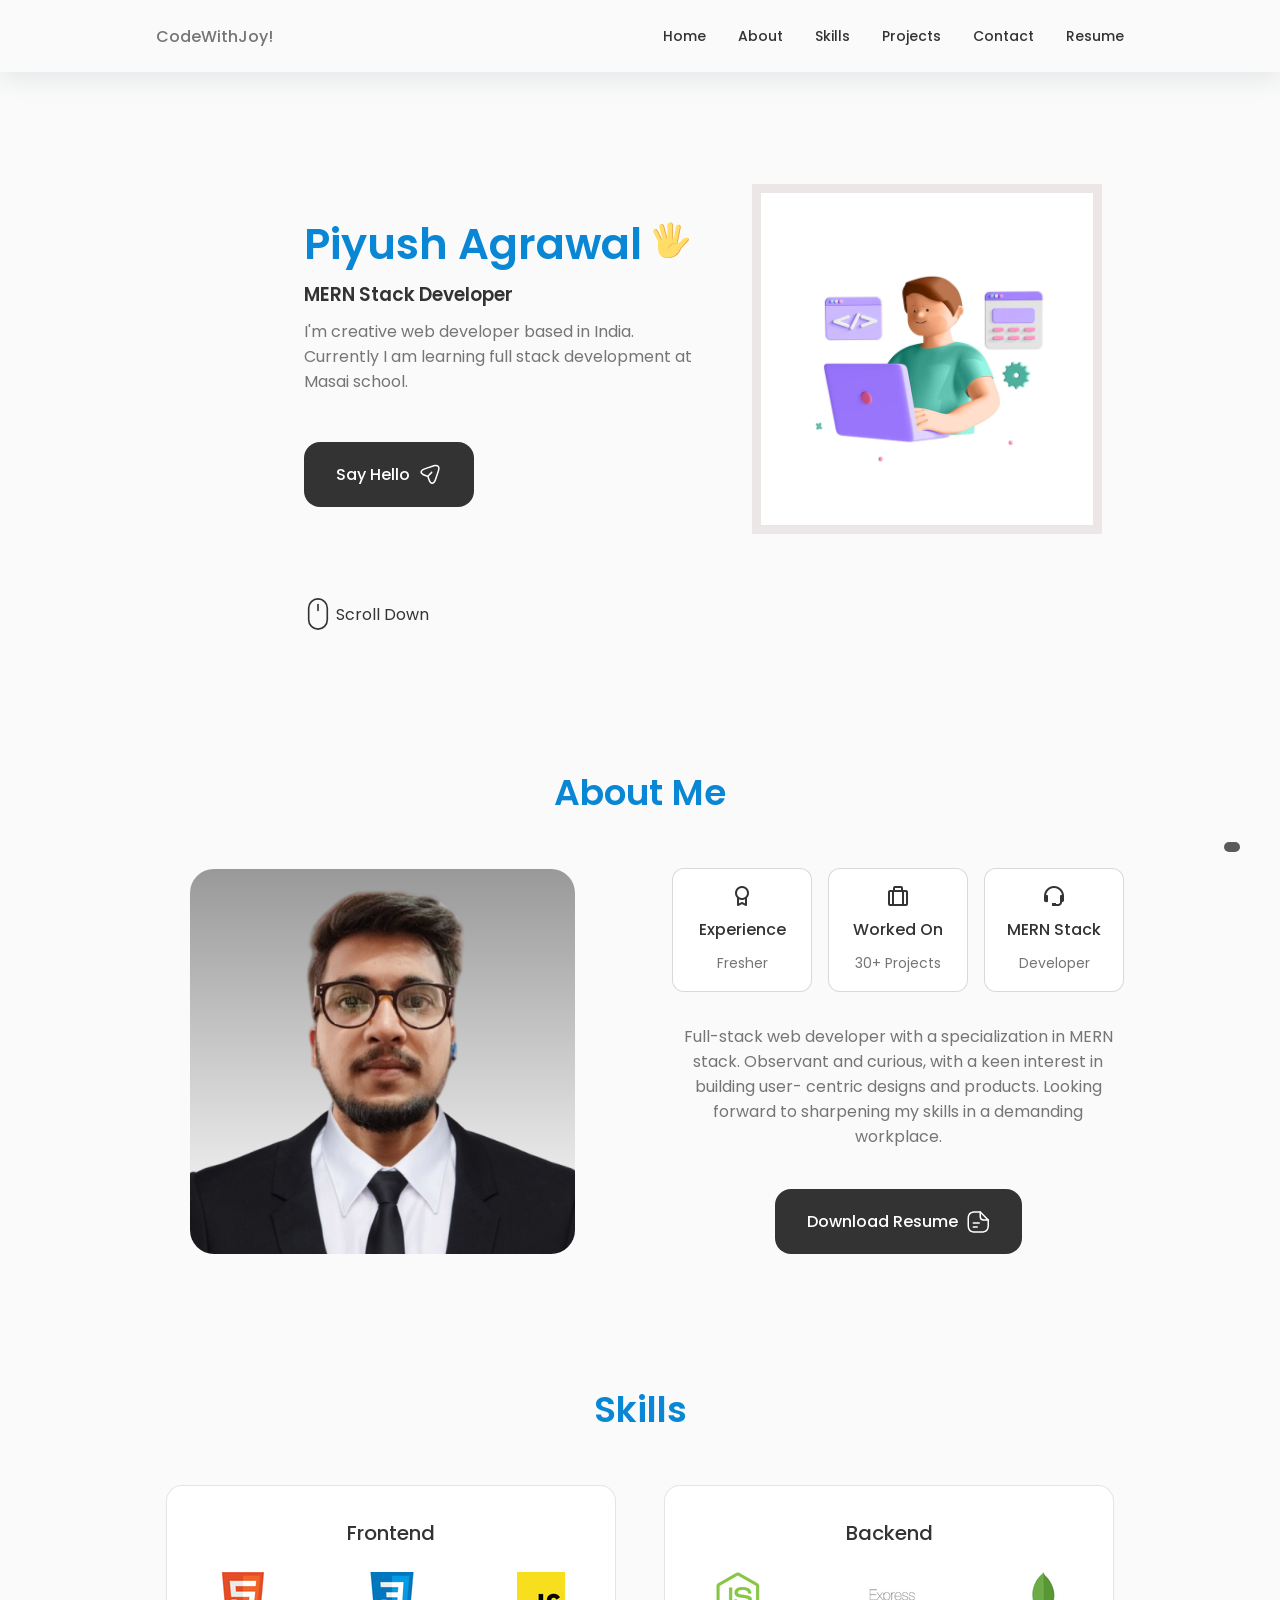
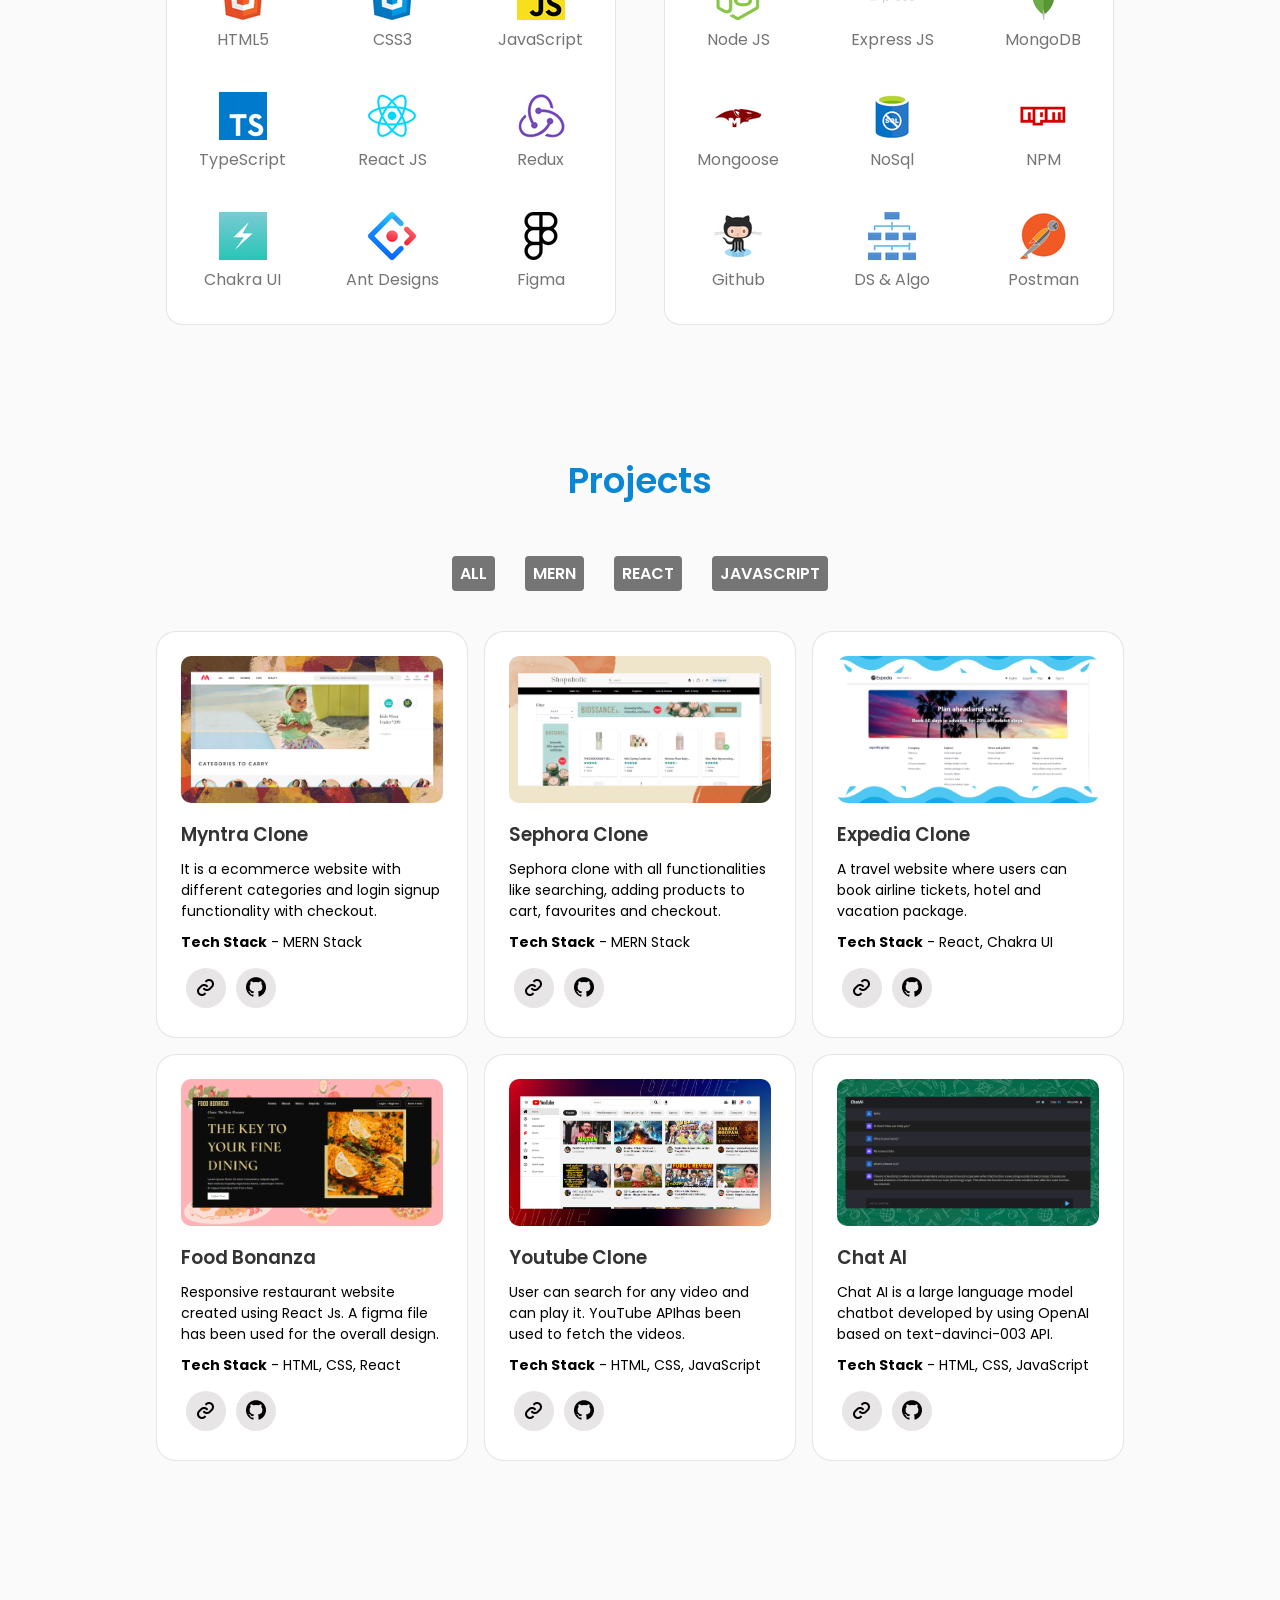
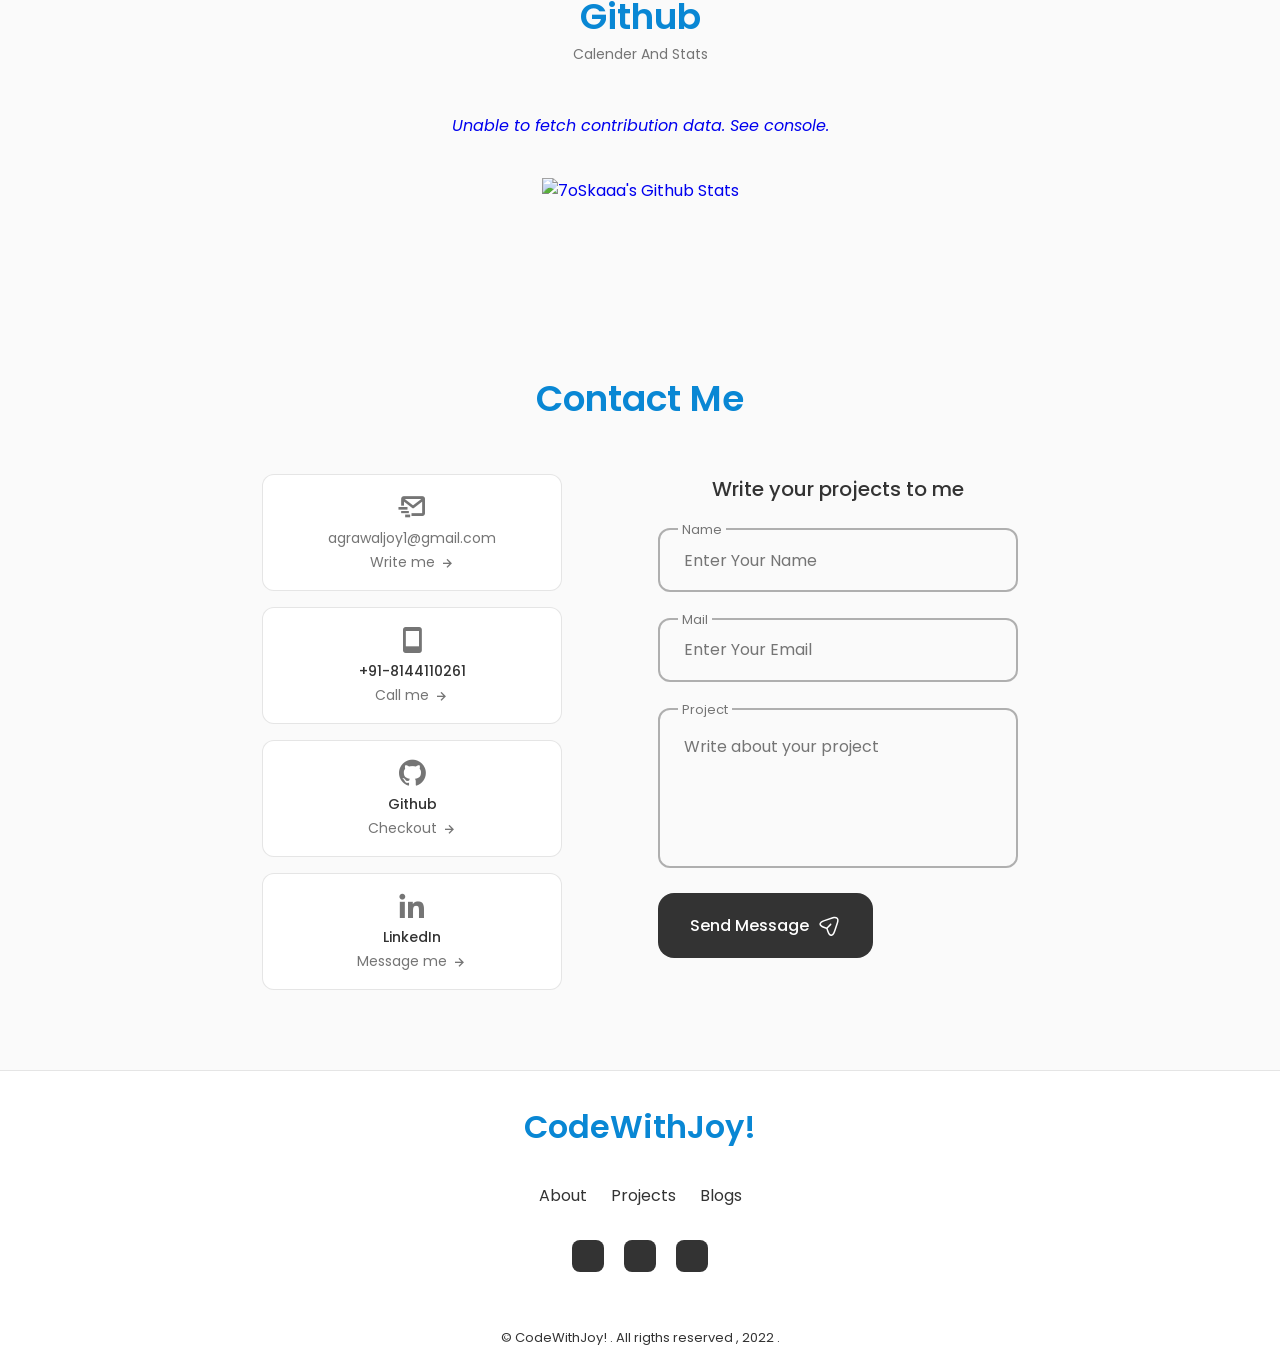
==== index.html @ 795bd917 "updated" ====
<!doctype html><html lang="en"><head><meta charset="utf-8"/><meta name="viewport" content="width=device-width,initial-scale=1"/><meta name="theme-color" content="#000000"/><meta name="description" content="Web site created using create-react-app"/><link rel="icon" type="image/x-icon" href="./favicon.png"/><link href="https://unpkg.com/boxicons@2.1.4/css/boxicons.min.css" rel="stylesheet"/><link rel="stylesheet" href="https://unicons.iconscout.com/release/v4.0.0/css/line.css"/><title>CodeWithJoy!</title><script defer="defer" src="/static/js/main.22ef343b.js"></script><link href="/static/css/main.d7c1f3e1.css" rel="stylesheet"></head><body><div id="root"></div></body></html>
---- static/css/main.d7c1f3e1.css ----
@import url(https://fonts.googleapis.com/css2?family=Poppins:wght@400;500;600&display=swap);:root{--header-height:3rem;--hue:0;--sat:0%;--title-color:hsl(var(--hue),var(--sat),20%);--title-color-dark:hsl(var(--hue),var(--sat),0%);--text-color:hsl(var(--hue),var(--sat),46%);--body-color:hsl(var(--hue),var(--sat),98%);--container-color:#fff;--body-font:"Poppins",sans-serif;--big-font-size:3.5rem;--h1-font-size:2.25rem;--h2-font-size:1.5rem;--h3-font-size:1.25rem;--normal-font-size:1rem;--small-font-size:0.875rem;--smaller-font-size:0.813rem;--tiny-font-size:0.625rem;--font-normal:400;--font-medium:500;--font-semi-bold:600;--mb-0-25:0.25rem;--mb-0-5:0.5rem;--mb-0-75:0.75rem;--mb-1:1rem;--mb-1-5:1.5rem;--mb-2:2rem;--mb-2-5:2.5rem;--mb-3:3rem;--z-tooltip:10;--z-fixed:100;--z-modal:1000}@media screen and (max-width:992px){:root{--big-font-size:2.75rem;--h1-font-size:1.5rem;--h2-font-size:1.25rem;--h3-font-size:1rem;--normal-font-size:0.938rem;--small-font-size:0.813rem;--smaller-font-size:0.75rem}}*{box-sizing:border-box;margin:0;padding:0}html{scroll-behavior:smooth}body,button,input,textarea{font-family:Poppins,sans-serif;font-family:var(--body-font);font-size:1rem;font-size:var(--normal-font-size)}body{background-color:#fafafa;background-color:var(--body-color);color:#757575;color:var(--text-color)}h1,h2,h3{color:#333;color:var(--title-color);font-weight:600;font-weight:var(--font-semi-bold)}ul{list-style:none}a{text-decoration:none}button{border:none;cursor:pointer;outline:none}img{height:auto;max-width:100%}.section{padding:6rem 0 2rem}.section__title{color:#0987d4;font-size:2.25rem;font-size:var(--h1-font-size)}.section__subtitle{display:block;font-size:.875rem;font-size:var(--small-font-size);margin-bottom:3rem}.section__subtitle,.section__title{text-align:center}.container{margin-left:auto;margin-right:auto;max-width:968px}.grid{grid-gap:1.5rem;display:grid;gap:1.5rem}.button{background-color:#333;background-color:var(--title-color);border-radius:1rem;color:#fff;color:var(--container-color);display:inline-block;font-weight:500;font-weight:var(--font-medium);padding:1.25rem 2rem}.button:hover{background-color:#000;background-color:var(--title-color-dark)}.button__icon{margin-left:.5rem;margin-left:var(--mb-0-5)}.button--flex{align-items:center;display:inline-flex}@media screen and (max-width:992px){.container{margin-left:1.5rem;margin-left:var(--mb-1-5);margin-right:1.5rem;margin-right:var(--mb-1-5)}.button{padding:1rem 1.75rem}.button__icon{height:22px;width:22px}}@media screen and (max-width:768px){body{margin:0 0 3rem;margin:0 0 var(--header-height) 0}.section{padding:0 0 4rem}.section__subtitle{margin-bottom:3rem;margin-bottom:var(--mb-3)}}@media screen and (max-width:350px){:root{--big-font-size:2.25rem}.container{margin-left:1rem;margin-left:var(--mb-1);margin-right:1rem;margin-right:var(--mb-1)}.button{padding:.7rem 1.3rem}.button__icon{height:18px;width:18px}}.header{background-color:var(--body-color);box-shadow:0 8px 24px hsla(210,8%,62%,.2);left:0;position:fixed;top:0;width:100%;z-index:var(--z-fixed)}.nav{align-items:center;-webkit-column-gap:1rem;column-gap:1rem;display:flex;height:calc(var(--header-height) + 1.5rem);justify-content:space-between}.nav_logo,.nav_toggle{font-weight:var(--font-medium)}.nav_toggle{color:var(--title-color)}.nav_list{-webkit-column-gap:2rem;column-gap:2rem;display:flex}.nav_link{align-items:center;color:var(--title-color);display:flex;flex-direction:column;font-size:var(--small-font-size);font-weight:var(--font-medium);transition:.3s}.nav_close,.nav_icon,.nav_toggle{display:none}.active-link,.nav_link:hover{color:var(--title-color-dark)}@media screen and (max-width:768px){.header{bottom:100;top:auto}.nav{height:var(--header-height)}.nav_menu{background-color:var(--body-color);bottom:100%;box-shadow:0 -1px 4px rgba(0,0,0,.15);height:100%;padding:2rem 1.5rem 4rem;position:fixed;right:0;transition:.3s;width:35%}.show-menu{top:0}.nav_list{grid-gap:2rem;display:grid;gap:2rem;grid-template-columns:repeat(1,1fr)}.nav_icon{font-size:1.2rem}.nav_close{color:var(--title-color);cursor:pointer;font-size:1.5rem;position:absolute;right:1.2rem;top:.5rem}.nav_close:hover{color:var(--title-color-dark)}.nav_toggle{cursor:pointer;font-size:1.1rem}.nav_close,.nav_icon,.nav_toggle{display:block}}@media screen and (max-width:350px){.nav_menu{padding:2rem .25rem 4rem}.nav_list{-webkit-column-gap:0;column-gap:0}}.home_container{row-gap:4rem}.home_content{align-items:center;-webkit-column-gap:2rem;column-gap:2rem;grid-template-columns:116px repeat(2,1fr);padding-top:5.5rem}.home_social{grid-row-gap:1rem;display:grid;grid-template-columns:-webkit-max-content;grid-template-columns:max-content;row-gap:1rem}.home_social_icon{color:var(--title-color);font-size:1.75rem}.home_social_icon:hover{color:var(--title-color-dark)}.home_title{color:#0987d4;font-size:2.7rem;margin-bottom:var(--mb-0-25)}.home_hand{height:38px;margin-left:.6rem;width:38px}.home_description{margin-bottom:var(--mb-3);margin-top:10px;max-width:400px}.home_img{-webkit-animation:profile_animate 6s ease-in-out 1s infinite;animation:profile_animate 6s ease-in-out 1s infinite;background:url(/static/media/profile.dadb7ed067f9cd158f3d.webp);background-position:50%;background-repeat:no-repeat;background-size:cover;box-shadow:inset 0 0 0 9px hsla(0,14%,71%,.3);height:350px;justify-self:center;order:1;width:350px}@-webkit-keyframes profile_animate{0%{border-radius:60% 40% 30% 70%/60% 30% 70% 40%}50%{border-radius:30% 60% 70% 40%/50% 60% 30% 60%}to{border-radius:60% 40% 30% 70%/60% 30% 70% 40%}}@keyframes profile_animate{0%{border-radius:60% 40% 30% 70%/60% 30% 70% 40%}50%{border-radius:30% 60% 70% 40%/50% 60% 30% 60%}to{border-radius:60% 40% 30% 70%/60% 30% 70% 40%}}.home_scroll{margin-left:9.15rem}.wheel{-webkit-animation:scroll 2s ease infinite;animation:scroll 2s ease infinite}@-webkit-keyframes scroll{0%{-webkit-transform:translateY(0);transform:translateY(0)}30%{-webkit-transform:translateY(3.75rem);transform:translateY(3.75rem)}}@keyframes scroll{0%{-webkit-transform:translateY(0);transform:translateY(0)}30%{-webkit-transform:translateY(3.75rem);transform:translateY(3.75rem)}}.home_scroll_name{color:var(--title-color);font-size:var(--font-medium);margin-left:2px;margin-right:var(--mb-0-25)}.home_scroll_arrow{color:var(--text-color);font-size:1.25rem}@media screen and (max-width:992px){.home_data,.home_title{text-align:center}.home_title{font-size:2rem}.home_content{-webkit-column-gap:1.25rem;column-gap:1.25rem;grid-template-columns:100px repeat(2,1fr)}.home_hand{height:26px;width:26px}.home_subtitle{margin-bottom:var(--mb-1);padding-top:.8rem}.home_description{margin-bottom:var(--mb-2-5);max-width:none}.home_img{box-shadow:inset 0 0 0 8px hsla(0,0%,100%,.3);height:250px;width:250px}.home_scroll{margin-left:7rem}}@media screen and (max-width:768px){.home_content{grid-template-columns:.5fr 3fr;padding-top:4.5rem}.home_img{justify-self:auto;order:0}.home_data{grid-column:1/3}.home_img{box-shadow:inset 0 0 0 6px hsla(0,0%,100%,.3);height:220px;width:220px}.home_scroll{display:none}}@media screen and (max-width:350px){.home_title{font-size:1.5rem}.home_subtitle{font-size:.9rem;padding-left:0}.home_img{box-shadow:inset 0 0 0 6px hsla(0,0%,100%,.3);height:180px;width:180px}.home_hand{height:22px;width:22px}}.about_container{align-items:center;-webkit-column-gap:4rem;column-gap:4rem;grid-template-columns:repeat(2,1fr)}.about_img{border-radius:1.5rem;justify-self:center;width:385px}.about_info{gap:1rem;grid-template-columns:repeat(3,140px);margin-bottom:var(--mb-2)}.about_box{background-color:var(--container-color);border:1px solid rgba(0,0,0,.15);border-radius:.75rem;padding:1rem 1.25rem;text-align:center}.about_icon{color:var(--title-color);font-size:1.5rem;margin-bottom:var(--mb-0-5)}.about_title{font-size:var(--normal-font-size);font-weight:var(--font-medium);margin-bottom:.5rem}.about_subtitle{font-size:var(--small-font-size)}.about_description{margin-bottom:var(--mb-2-5);text-align:center}.section_download{text-align:center;width:100%}@media screen and (max-width:992px){.about_container{grid-template-columns:1fr;row-gap:2.5rem}.about_img{width:250px}.about_box{padding:.75rem .5rem}.about_data{text-align:center}.about_info{justify-content:center}.about_description{margin-bottom:2rem;padding:0 5rem}}@media screen and (max-width:516px){.about_info{grid-template-columns:repeat(2,1fr)}.about_description{padding:0}.hide{display:none}}@media screen and (max-width:400px){.about_info{grid-template-columns:repeat(2,1fr)}}@media screen and (max-width:260px){.about_info{grid-template-columns:repeat(1,1fr)}}.skills_container{-webkit-column-gap:3rem;column-gap:3rem;grid-template-columns:repeat(2,450px);justify-content:center}.skills_content{background-color:var(--container-color);border:1px solid rgba(0,0,0,.1);border-radius:1rem;padding:2rem}.skills_title{font-size:var(--h3-font-size);font-weight:var(--font-medium);margin-bottom:var(--mb-1-5);text-align:center}.skills_box{-webkit-column-gap:1rem;column-gap:1rem;display:flex;justify-content:space-between}.skills_group{grid-row-gap:2.5rem;align-items:flex-start;display:grid;row-gap:2.5rem}.skills_data{text-align:center}.skills_data i{font-size:3rem}@media screen and (max-width:992px){.skills_container{-webkit-column-gap:1rem;column-gap:1rem;grid-template-columns:repeat(2,360px)}}@media screen and (max-width:768px){.skills_container{grid-template-columns:repeat(1,.6fr)}.skills_data i{font-size:3rem}}@media screen and (max-width:576px){.skills_container{grid-template-columns:.9fr}.skills_group{row-gap:1rem}.skills_data i{font-size:2rem}}@media screen and (max-width:390px){.skills_container{grid-template-columns:5fr}.skills_box{-webkit-column-gap:2rem;column-gap:2rem}.skills_name{font-size:var(--small-font-size)}.skills_data i{font-size:1.5rem}}.projects_filters{align-items:center;-webkit-column-gap:1.875rem;column-gap:1.875rem;display:flex;justify-content:center;margin-bottom:2.5rem}.projects_item{background-color:var(--text-color);border-radius:4px;color:#fff;cursor:pointer;font-weight:600;padding:.3rem .5rem;transition:.3s}.projects_item:hover{background-color:var(--title-color)}.projects_container{gap:1rem;grid-template-columns:repeat(3,1fr)}.projects_card{background-color:var(--container-color);border:1px solid rgba(0,0,0,.1);border-radius:1.25rem;overflow:hidden;padding:1.5rem}.projects_thumbnail img{border-radius:10px}.projects_thumbnail h3{margin-top:10px}.projects_button_div{display:flex}.projects_desc{margin:10px 0}.projects_button,.projects_desc{color:#000;font-size:var(--small-font-size)}.projects_button{align-items:center;background-color:#e7e5e5;border-radius:50px;bottom:1.5rem;cursor:pointer;display:flex;height:40px;justify-content:center;margin:5px;overflow:hidden;width:40px}.projects_button i{padding:5px}.projects_button :hover{background-color:#beb3b3}.link{left:1.5rem}.github{left:5rem}.projects_button i{font-size:1.5rem}@media screen and (max-width:850px){.projects_container{gap:1.5rem;grid-template-columns:repeat(2,1fr)}}@media screen and (max-width:500px){.projects_container{gap:.7rem;grid-template-columns:repeat(1,1fr)}.projects_filters{flex-wrap:wrap;gap:1rem;margin-bottom:1rem}}@media screen and (max-width:350px){.projects_title{font-size:1rem}}.contact_container{-webkit-column-gap:6rem;column-gap:6rem;grid-template-columns:repeat(2,-webkit-max-content);grid-template-columns:repeat(2,max-content);justify-content:center;padding-bottom:3rem}.contact_title{font-size:var(--h3-font-size);font-weight:var(--font-medium);margin-bottom:var(--mb-1-5);text-align:center}.contact_info{grid-row-gap:1rem;display:grid;grid-template-columns:300px;row-gap:1rem}.contact_card{background-color:var(--container-color);border:1px solid rgba(0,0,0,.1);border-radius:.75rem;padding:1rem;text-align:center}.contact_card_icon{color:var(--mb-0-25);font-size:2rem}.contact_card_data{display:block;font-size:var(--small-font-size);margin-bottom:var(-mb-0-75)}.contact_card_title{font-size:var(--small-font-size);font-weight:var(--font-medium)}.contact_button{align-items:center;color:var(--text-color);-webkit-column-gap:.25rem;column-gap:.25rem;display:inline-flex;font-size:var(--small-font-size);justify-content:center}.contact_button_icon{font-size:1rem;transition:.3s}.contact_button:hover .contact_button_icon{-webkit-transform:translate(.5rem);transform:translate(.5rem)}.contact_form{width:360px}.contact_form_div{height:4rem;margin-bottom:1.6rem;position:relative}.contact_form_input{background:none;border:2px solid rgba(0,0,0,.3);border-radius:.75rem;color:var(--text-color);height:100%;left:0;outline:none;padding:1.5rem;position:absolute;top:0;width:100%;z-index:1}.contact_form_tag{background-color:var(--body-color);font-size:var(--smaller-font-size);left:1.25rem;padding:.25rem;position:absolute;top:-.75rem;z-index:10}.contact_form_area{height:10rem}.contact_form_area textarea{resize:none}@media screen and (max-width:992px){.contact_container{-webkit-column-gap:3rem;column-gap:3rem}}@media screen and (max-width:768px){.contact_container{grid-template-columns:1fr;row-gap:3rem}.contact_info{justify-content:center}.contact_form{margin:0 auto;width:100%}.contact_content{padding:1rem}}@media screen and (max-width:400px){.contact_info{grid-template-columns:1fr}}.footer{background-color:var(--container-color);border-top:1px solid rgba(0,0,0,.1)}.footer_conatainer{padding:2rem 0 6rem}.footer_link,.footer_title{color:var(--title-color)}.footer_title{color:#0987d4;margin:var(--mb-2);text-align:center}.footer_link:hover{color:var(--title-color-dark)}.footer_list{-webkit-column-gap:1.5rem;column-gap:1.5rem;margin-bottom:var(--mb-2)}.footer_list,.footer_social{display:flex;justify-content:center}.footer_social{-webkit-column-gap:1.25rem;column-gap:1.25rem}.footer_social_link{align-items:center;background-color:var(--title-color);border-radius:.5rem;color:var(--container-color);display:flex;display:inline-flex;font-size:1rem;height:2rem;justify-content:center;width:2rem}.footer_social_link:hover{background-color:var(--title-color-dark)}.footer_copy{color:var(--title-color);display:block;font-size:var(--smaller-font-size);margin-top:3.5rem;padding-bottom:1.5rem;text-align:center}@media screen and (max-width:768px){.footer_conatainer{padding:1rem 0 3rem}.footer_title{margin:var(--mb-1)}.footer_list{margin-bottom:var(--mb-1)}.footer_social_link{border-radius:.25rem;font-size:.8rem;height:1.7rem;width:1.7rem}.footer_copy{margin-top:2rem;padding-bottom:1rem}}@media screen and (max-width:500px){.footer_title{font-size:var(--medium-font-size)}.footer_copy{margin-top:1rem;padding-bottom:1rem}}.scrollup{background-color:var(--title-color);border-radius:.4rem;bottom:-20%;opacity:.8;padding:.3rem .5rem;position:fixed;right:2.5rem;transition:.4s;z-index:100}.scroll_icon{color:var(--container-color);font-size:1.5rem}.scrollup:hover{background-color:var(--title-color-dark)}.show-scroll{bottom:3rem}@media screen and (max-width:992px){.scrollup{padding:.25rem .4rem;right:1.5rem}.scroll_icon{font-size:1.25rem}}@media screen and (max-width:768px){.scrollup{padding:.2rem .35rem}.scroll_icon{font-size:1.15rem}.show-scroll{bottom:4rem}}@media screen and (max-width:380px){.scrollup{right:1rem}}.Github{align-items:center;display:flex;justify-content:center;margin-bottom:40px;width:100%}
/*# sourceMappingURL=main.d7c1f3e1.css.map*/
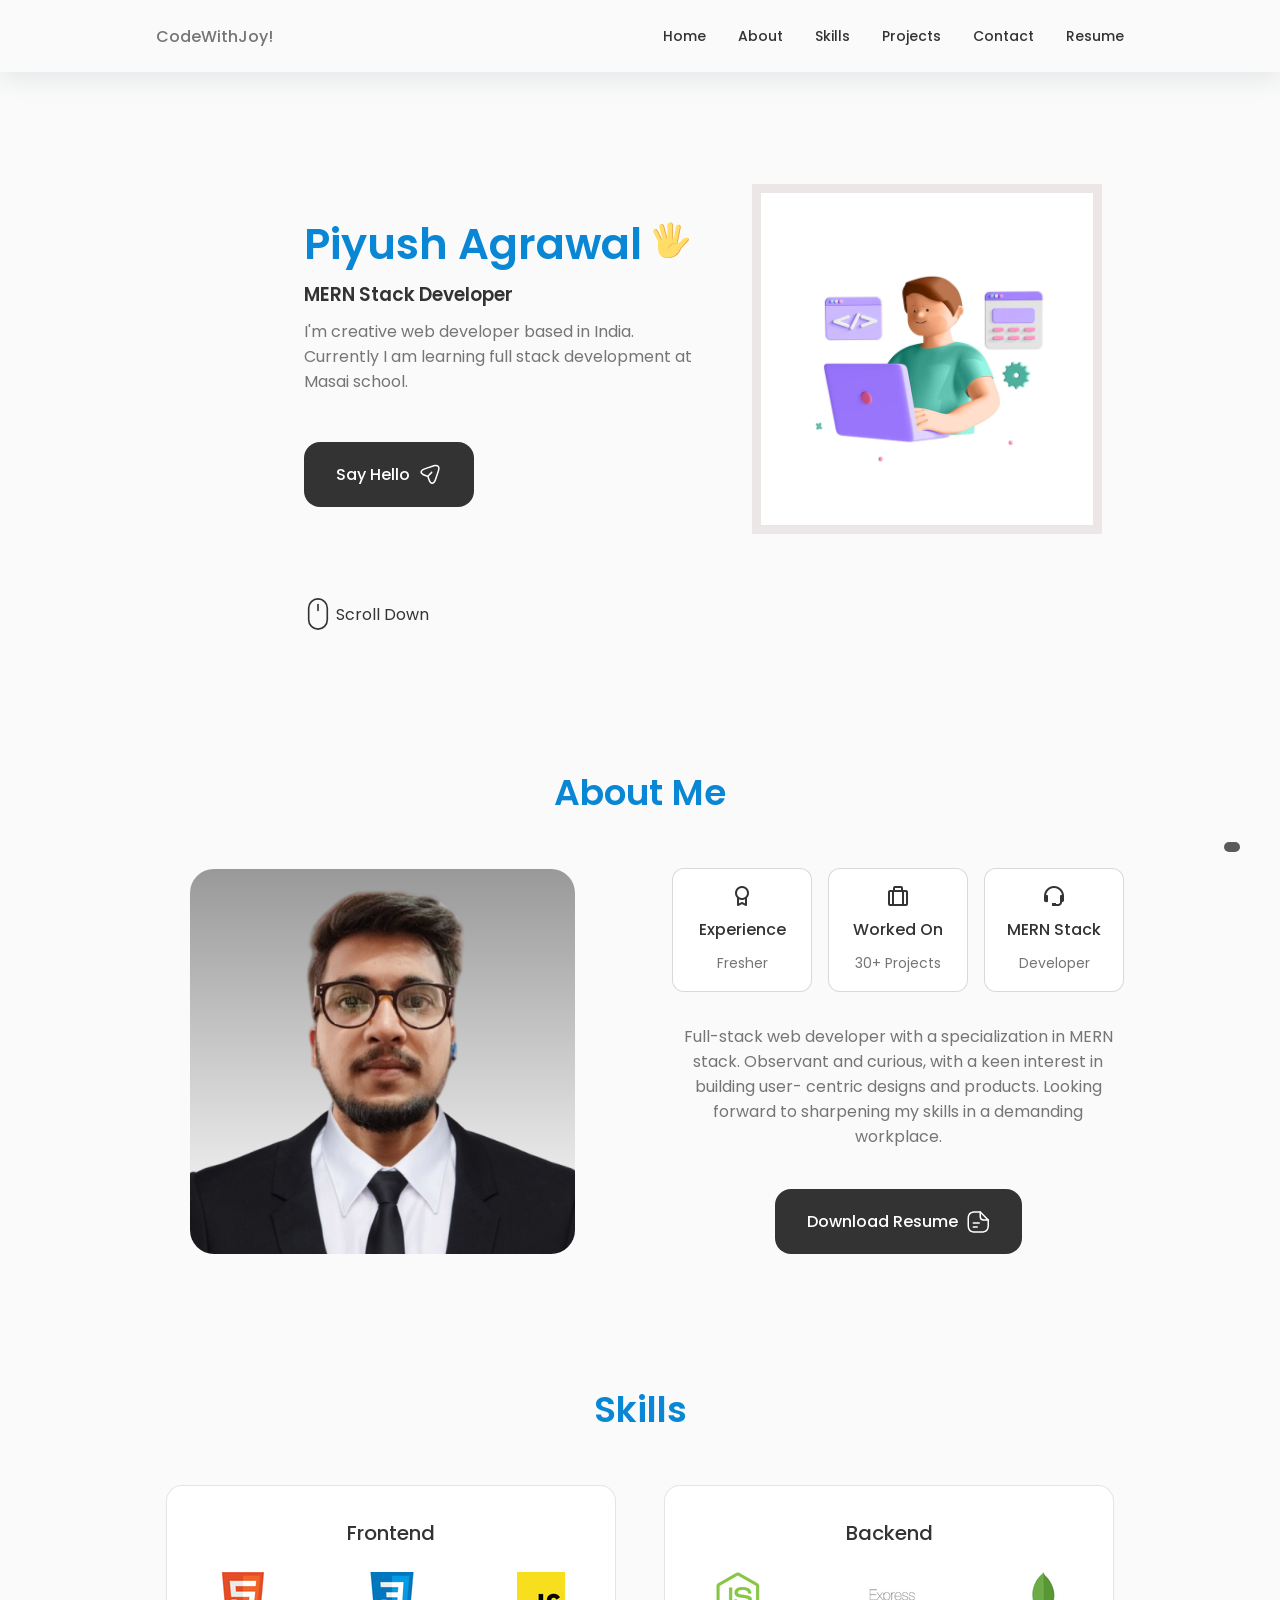
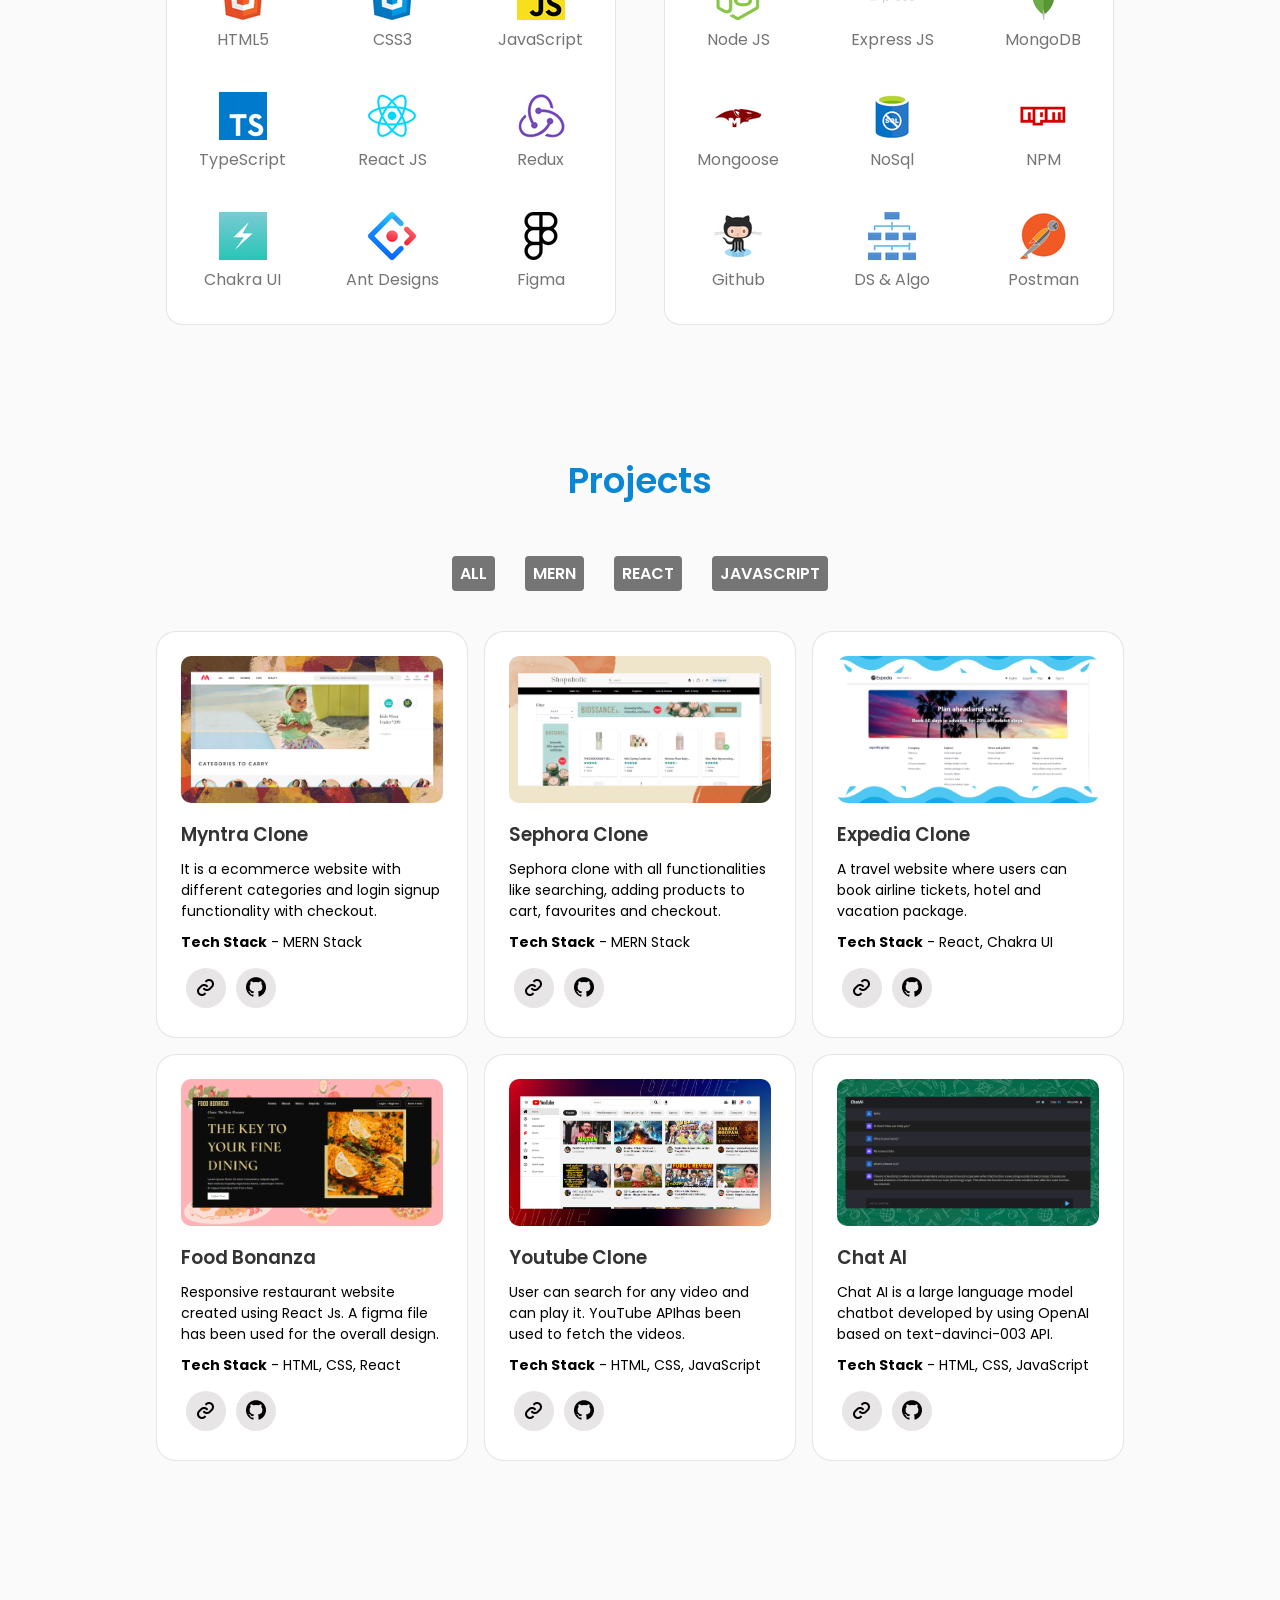
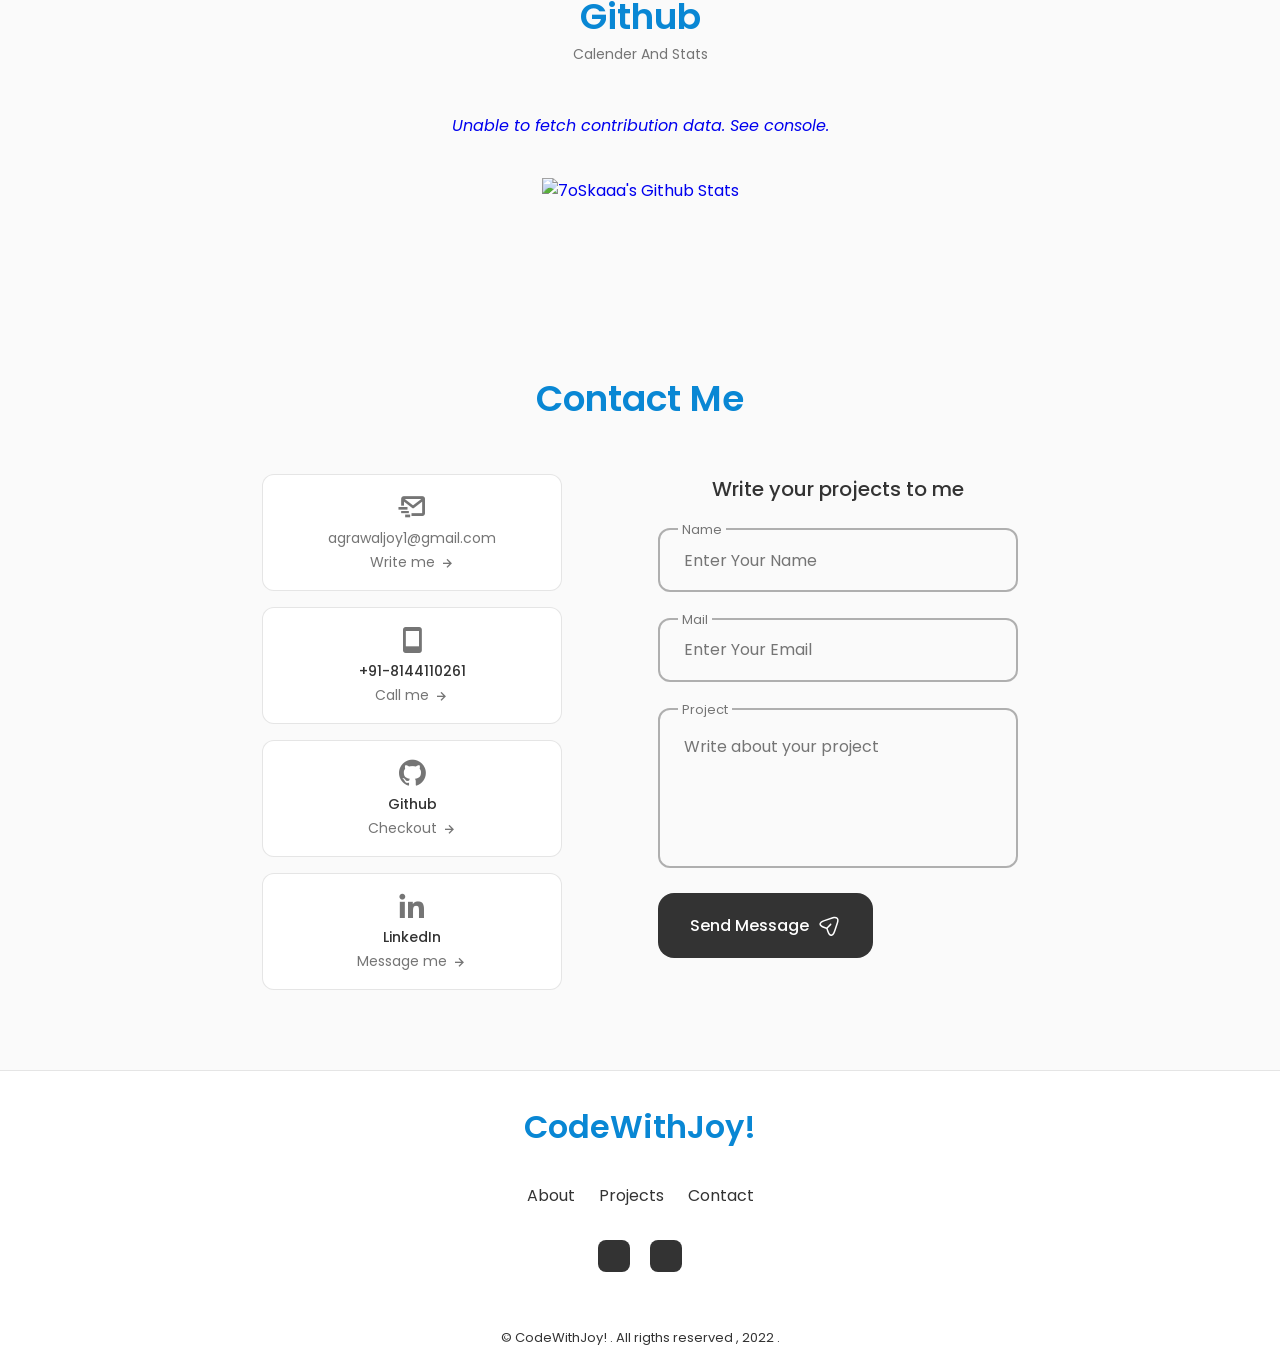
==== commit 9bd8f3b8: "updated" ====
--- a/index.html
+++ b/index.html
@@ -1 +1 @@
-<!doctype html><html lang="en"><head><meta charset="utf-8"/><meta name="viewport" content="width=device-width,initial-scale=1"/><meta name="theme-color" content="#000000"/><meta name="description" content="Web site created using create-react-app"/><link rel="icon" type="image/x-icon" href="./favicon.png"/><link href="https://unpkg.com/boxicons@2.1.4/css/boxicons.min.css" rel="stylesheet"/><link rel="stylesheet" href="https://unicons.iconscout.com/release/v4.0.0/css/line.css"/><title>CodeWithJoy!</title><script defer="defer" src="/static/js/main.22ef343b.js"></script><link href="/static/css/main.d7c1f3e1.css" rel="stylesheet"></head><body><div id="root"></div></body></html>+<!doctype html><html lang="en"><head><meta charset="utf-8"/><meta name="viewport" content="width=device-width,initial-scale=1"/><meta name="theme-color" content="#000000"/><meta name="description" content="Web site created using create-react-app"/><link rel="icon" type="image/x-icon" href="./favicon.png"/><link href="https://unpkg.com/boxicons@2.1.4/css/boxicons.min.css" rel="stylesheet"/><link rel="stylesheet" href="https://unicons.iconscout.com/release/v4.0.0/css/line.css"/><title>CodeWithJoy!</title><script defer="defer" src="/static/js/main.01126afa.js"></script><link href="/static/css/main.d7c1f3e1.css" rel="stylesheet"></head><body><div id="root"></div></body></html>
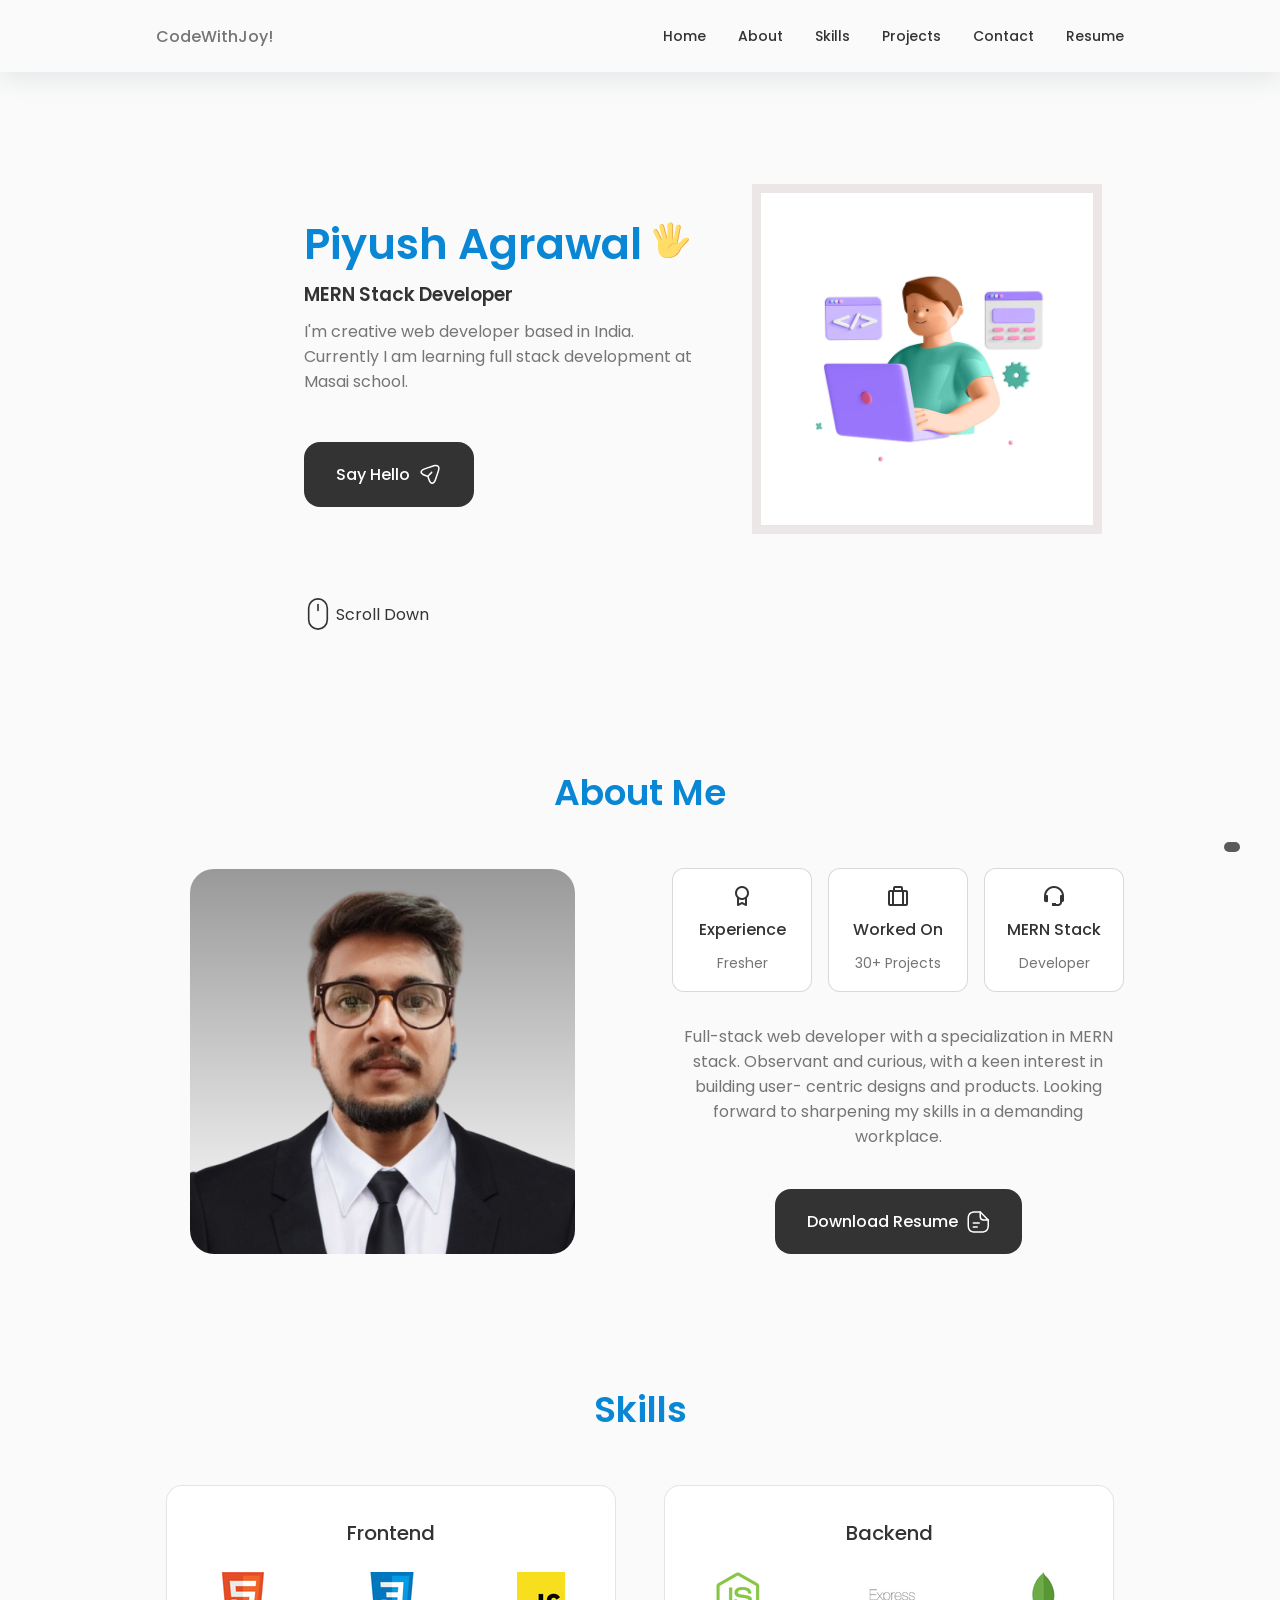
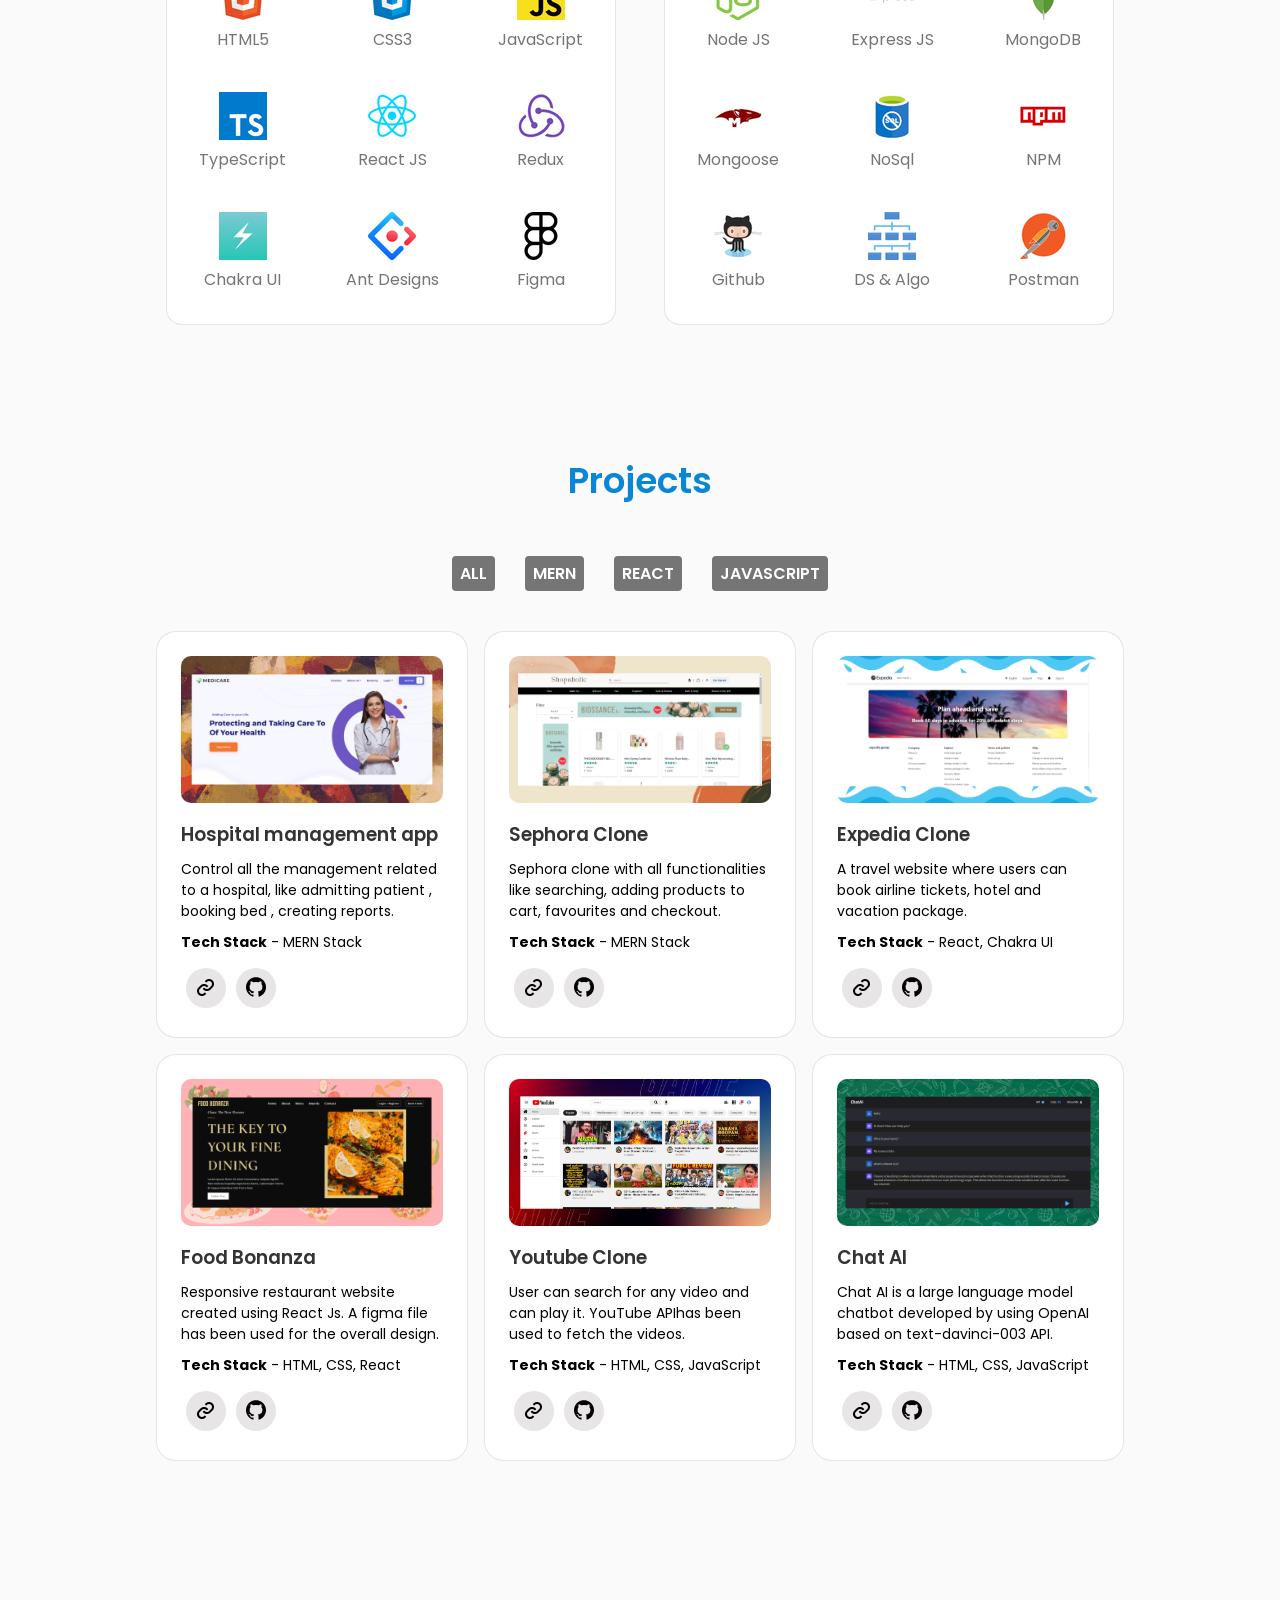
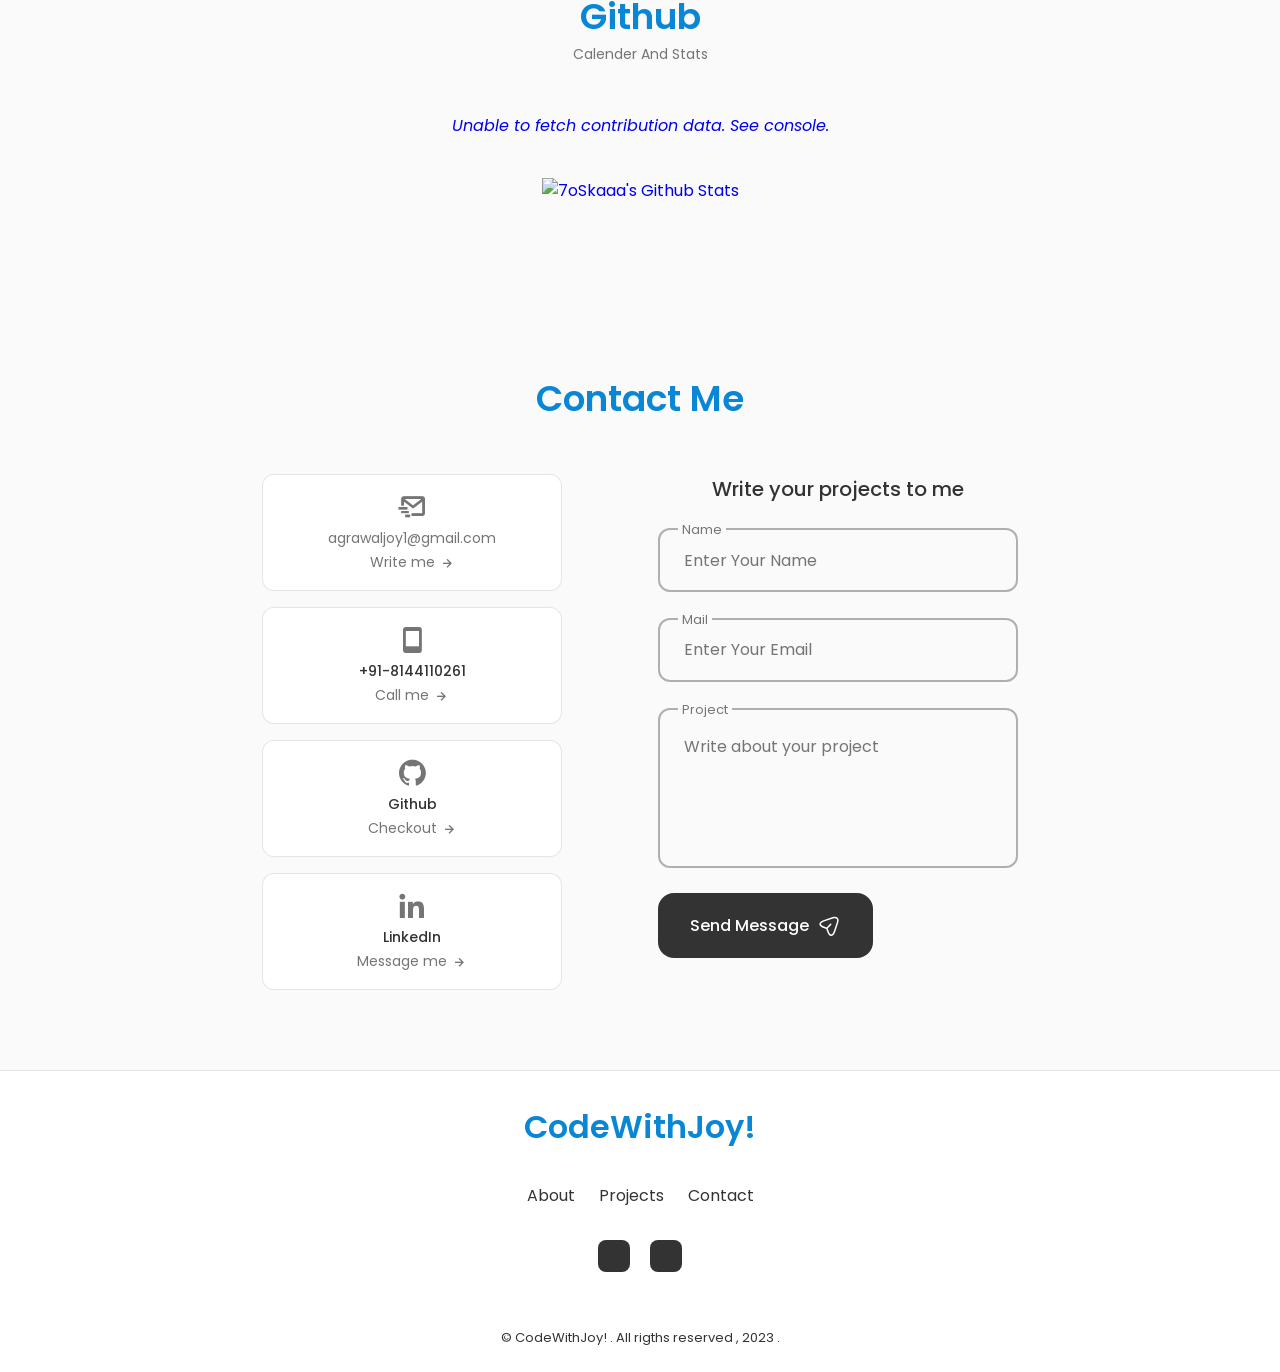
==== commit 819e9cf4: "resume updated" ====
--- a/index.html
+++ b/index.html
@@ -1 +1 @@
-<!doctype html><html lang="en"><head><meta charset="utf-8"/><meta name="viewport" content="width=device-width,initial-scale=1"/><meta name="theme-color" content="#000000"/><meta name="description" content="Web site created using create-react-app"/><link rel="icon" type="image/x-icon" href="./favicon.png"/><link href="https://unpkg.com/boxicons@2.1.4/css/boxicons.min.css" rel="stylesheet"/><link rel="stylesheet" href="https://unicons.iconscout.com/release/v4.0.0/css/line.css"/><title>CodeWithJoy!</title><script defer="defer" src="/static/js/main.01126afa.js"></script><link href="/static/css/main.d7c1f3e1.css" rel="stylesheet"></head><body><div id="root"></div></body></html>+<!doctype html><html lang="en"><head><meta charset="utf-8"/><meta name="viewport" content="width=device-width,initial-scale=1"/><meta name="theme-color" content="#000000"/><meta name="description" content="Web site created using create-react-app"/><link rel="icon" type="image/x-icon" href="./favicon.png"/><link href="https://unpkg.com/boxicons@2.1.4/css/boxicons.min.css" rel="stylesheet"/><link rel="stylesheet" href="https://unicons.iconscout.com/release/v4.0.0/css/line.css"/><title>CodeWithJoy!</title><script defer="defer" src="/static/js/main.c70f40b5.js"></script><link href="/static/css/main.d7c1f3e1.css" rel="stylesheet"></head><body><div id="root"></div></body></html>
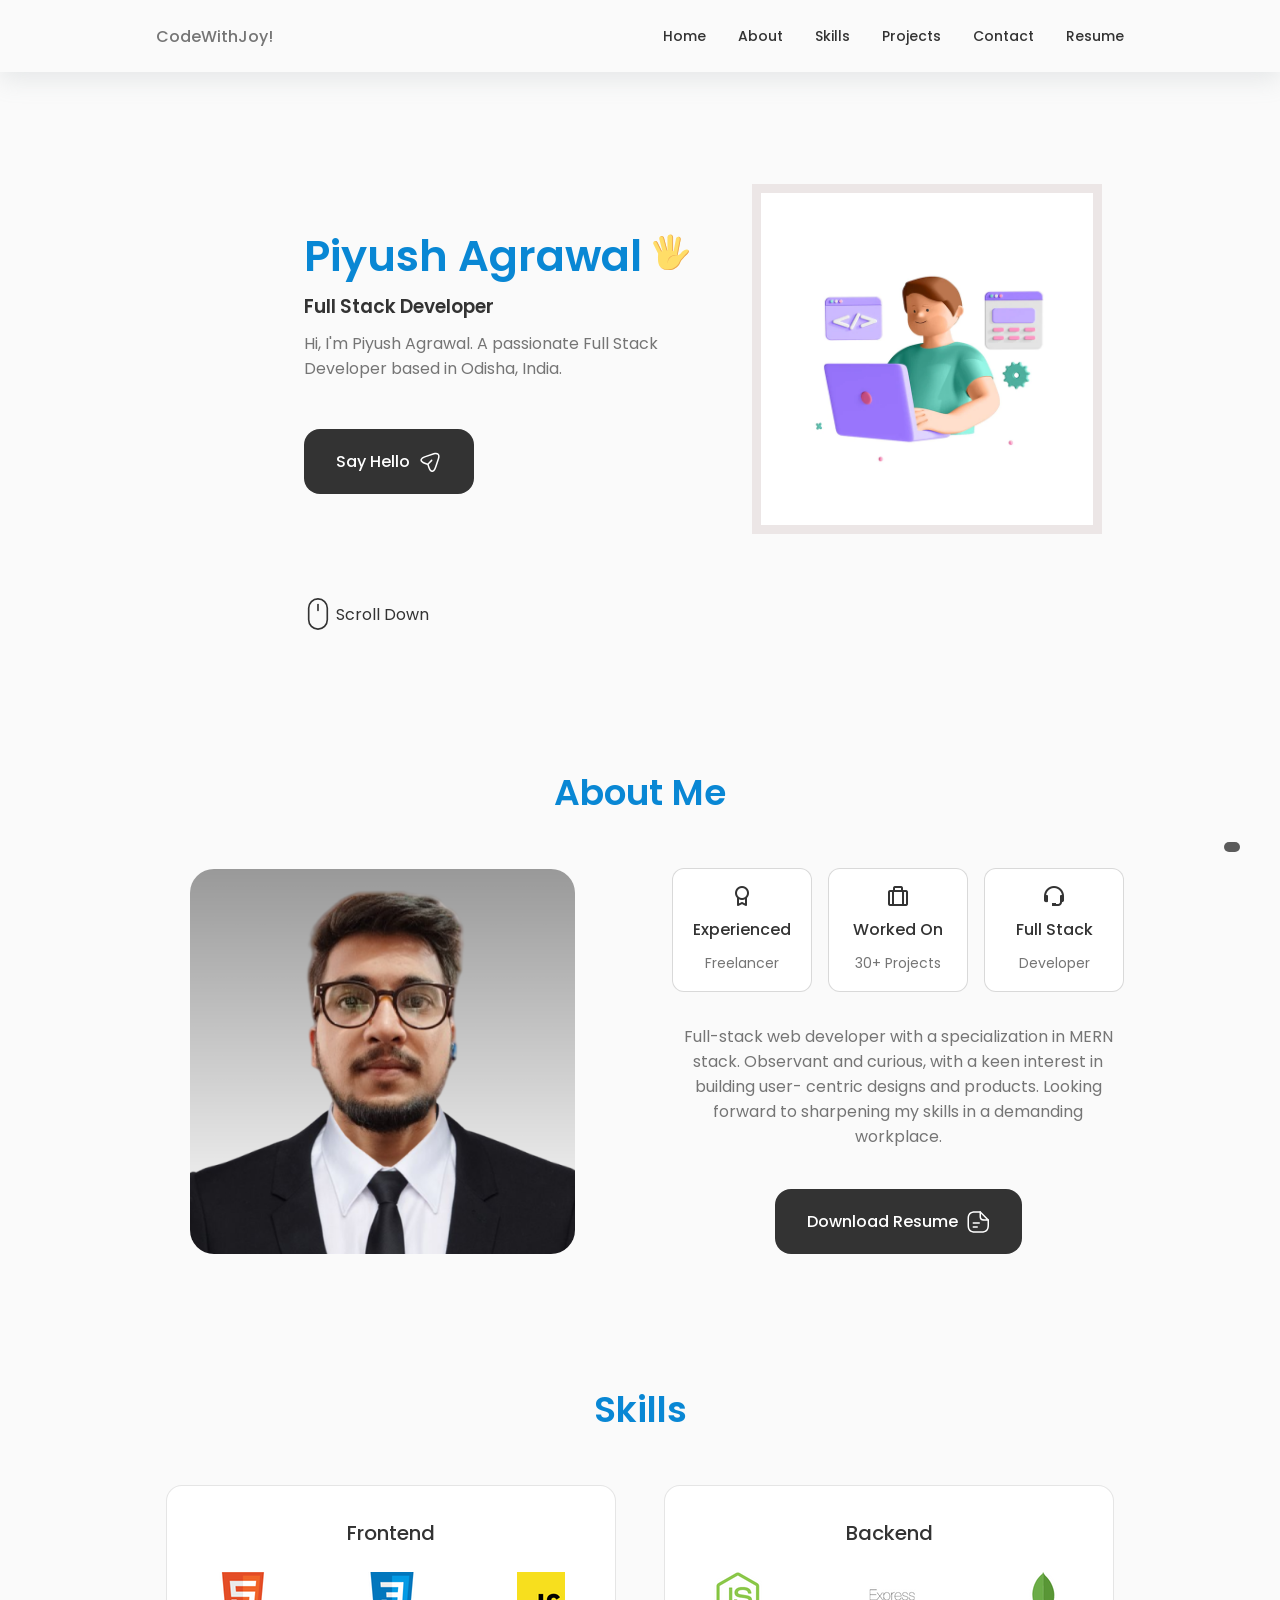
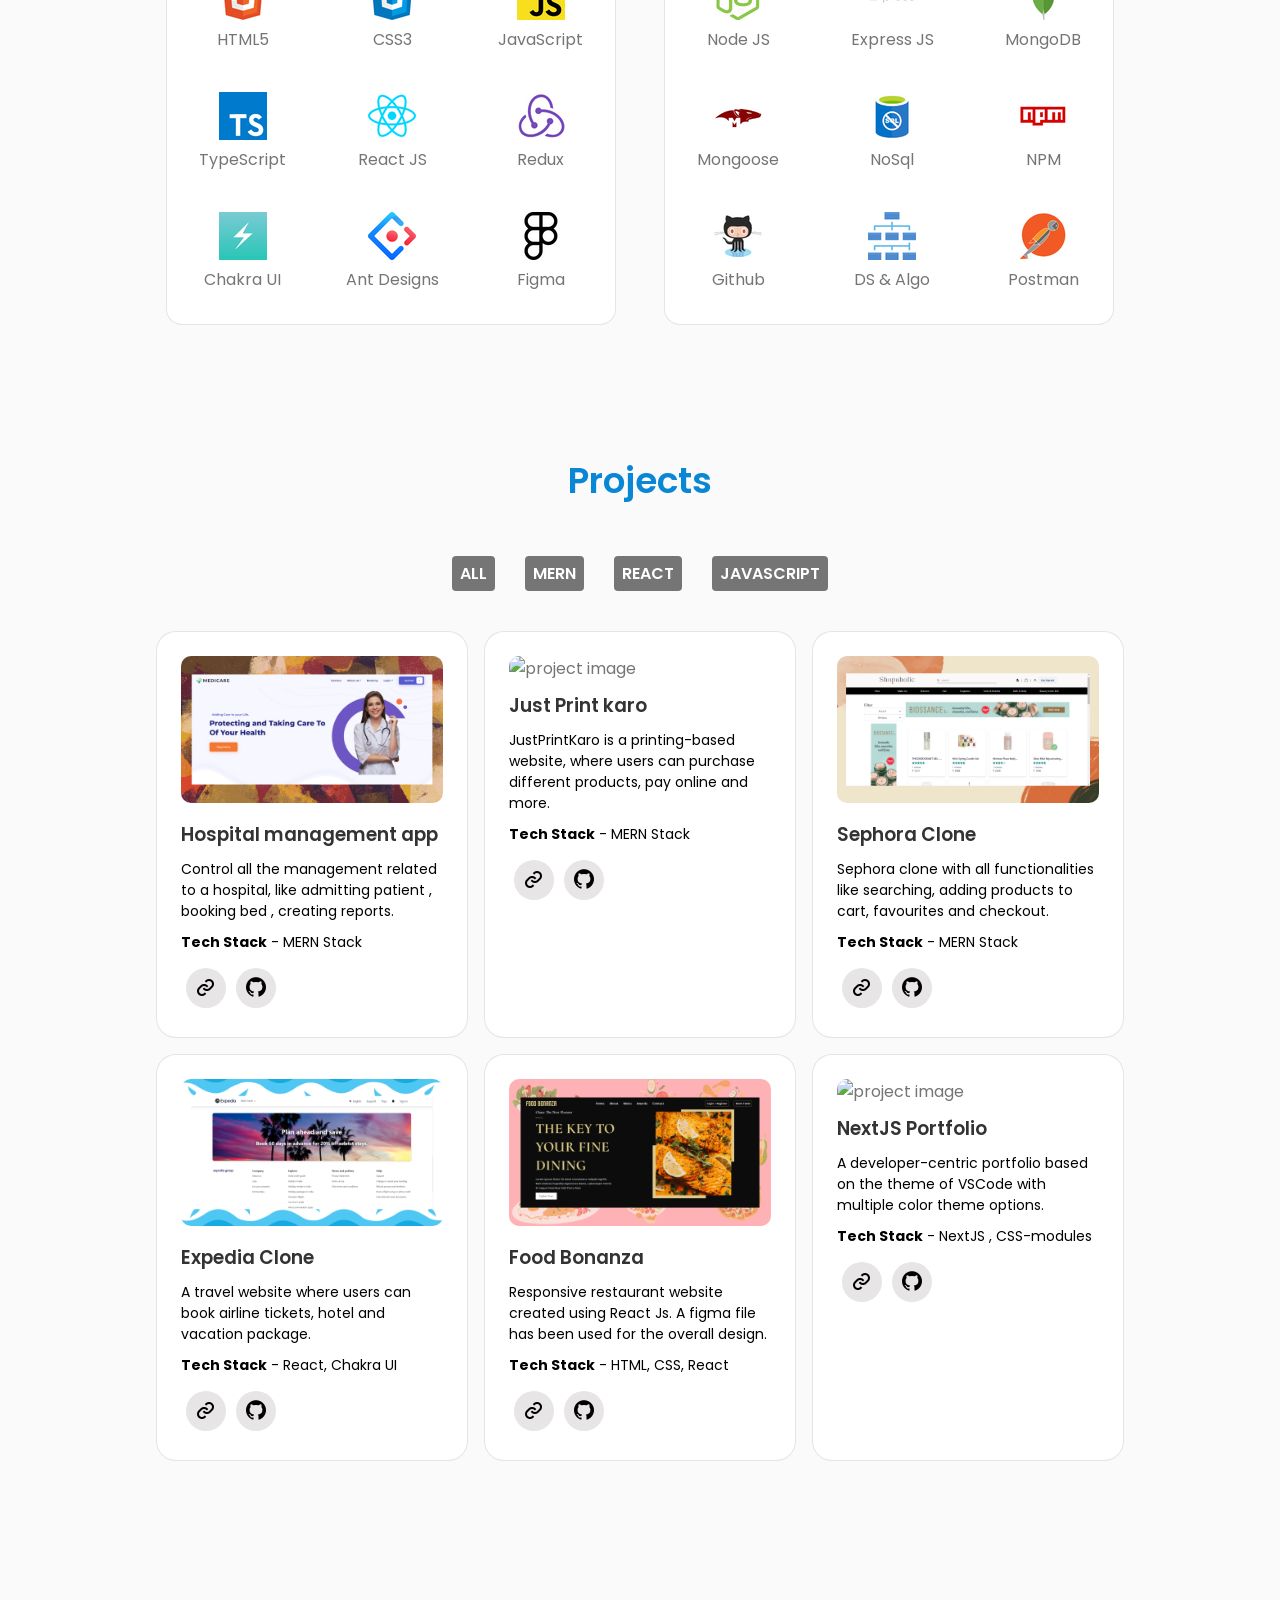
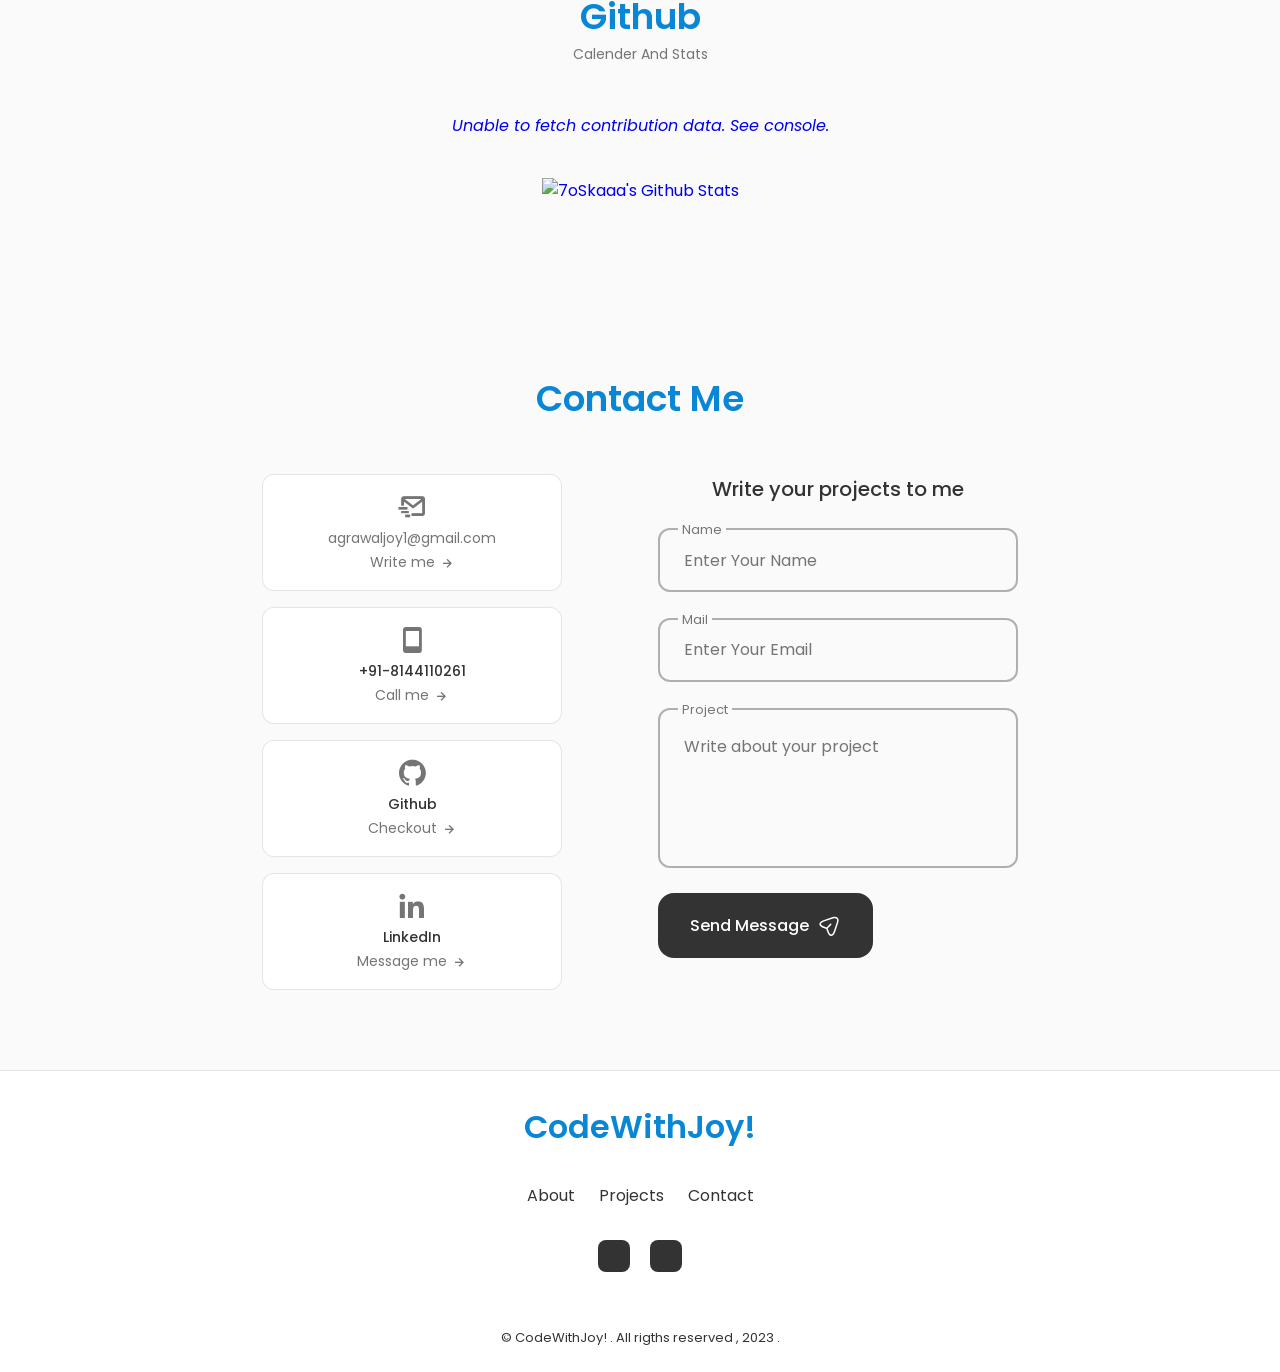
==== commit a0ca7de3: "projects updated" ====
--- a/index.html
+++ b/index.html
@@ -1 +1,27 @@
-<!doctype html><html lang="en"><head><meta charset="utf-8"/><meta name="viewport" content="width=device-width,initial-scale=1"/><meta name="theme-color" content="#000000"/><meta name="description" content="Web site created using create-react-app"/><link rel="icon" type="image/x-icon" href="./favicon.png"/><link href="https://unpkg.com/boxicons@2.1.4/css/boxicons.min.css" rel="stylesheet"/><link rel="stylesheet" href="https://unicons.iconscout.com/release/v4.0.0/css/line.css"/><title>CodeWithJoy!</title><script defer="defer" src="/static/js/main.c70f40b5.js"></script><link href="/static/css/main.d7c1f3e1.css" rel="stylesheet"></head><body><div id="root"></div></body></html>+<!DOCTYPE html>
+<html lang="en">
+  <head>
+    <meta charset="utf-8" />
+    <meta name="viewport" content="width=device-width,initial-scale=1" />
+    <meta name="theme-color" content="#000000" />
+    <meta
+      name="description"
+      content="Web site created using create-react-app"
+    />
+    <link rel="icon" type="image/x-icon" href="./favicon.png" />
+    <link
+      href="https://unpkg.com/boxicons@2.1.4/css/boxicons.min.css"
+      rel="stylesheet"
+    />
+    <link
+      rel="stylesheet"
+      href="https://unicons.iconscout.com/release/v4.0.0/css/line.css"
+    />
+    <title>CodeWithJoy!</title>
+    <script defer="defer" src="/static/js/main.4c5d7d80.js"></script>
+    <link href="/static/css/main.a778c35f.css" rel="stylesheet" />
+  </head>
+  <body>
+    <div id="root"></div>
+  </body>
+</html>
--- a/static/css/main.a778c35f.css
+++ b/static/css/main.a778c35f.css
@@ -0,0 +1,2 @@
+@import url(https://fonts.googleapis.com/css2?family=Poppins:wght@400;500;600&display=swap);:root{--header-height:3rem;--hue:0;--sat:0%;--title-color:hsl(var(--hue),var(--sat),20%);--title-color-dark:hsl(var(--hue),var(--sat),0%);--text-color:hsl(var(--hue),var(--sat),46%);--body-color:hsl(var(--hue),var(--sat),98%);--container-color:#fff;--body-font:"Poppins",sans-serif;--big-font-size:3.5rem;--h1-font-size:2.25rem;--h2-font-size:1.5rem;--h3-font-size:1.25rem;--normal-font-size:1rem;--small-font-size:0.875rem;--smaller-font-size:0.813rem;--tiny-font-size:0.625rem;--font-normal:400;--font-medium:500;--font-semi-bold:600;--mb-0-25:0.25rem;--mb-0-5:0.5rem;--mb-0-75:0.75rem;--mb-1:1rem;--mb-1-5:1.5rem;--mb-2:2rem;--mb-2-5:2.5rem;--mb-3:3rem;--z-tooltip:10;--z-fixed:100;--z-modal:1000}@media screen and (max-width:992px){:root{--big-font-size:2.75rem;--h1-font-size:1.5rem;--h2-font-size:1.25rem;--h3-font-size:1rem;--normal-font-size:0.938rem;--small-font-size:0.813rem;--smaller-font-size:0.75rem}}*{box-sizing:border-box;margin:0;padding:0}html{scroll-behavior:smooth}body,button,input,textarea{font-family:Poppins,sans-serif;font-family:var(--body-font);font-size:1rem;font-size:var(--normal-font-size)}body{background-color:#fafafa;background-color:var(--body-color);color:#757575;color:var(--text-color)}h1,h2,h3{color:#333;color:var(--title-color);font-weight:600;font-weight:var(--font-semi-bold)}ul{list-style:none}a{text-decoration:none}button{border:none;cursor:pointer;outline:none}img{height:auto;max-width:100%}.section{padding:6rem 0 2rem}.section__title{color:#0987d4;font-size:2.25rem;font-size:var(--h1-font-size)}.section__subtitle{display:block;font-size:.875rem;font-size:var(--small-font-size);margin-bottom:3rem}.section__subtitle,.section__title{text-align:center}.container{margin-left:auto;margin-right:auto;max-width:968px}.grid{grid-gap:1.5rem;display:grid;gap:1.5rem}.button{background-color:#333;background-color:var(--title-color);border-radius:1rem;color:#fff;color:var(--container-color);display:inline-block;font-weight:500;font-weight:var(--font-medium);padding:1.25rem 2rem}.button:hover{background-color:#000;background-color:var(--title-color-dark)}.button__icon{margin-left:.5rem;margin-left:var(--mb-0-5)}.button--flex{align-items:center;display:inline-flex}@media screen and (max-width:992px){.container{margin-left:1.5rem;margin-left:var(--mb-1-5);margin-right:1.5rem;margin-right:var(--mb-1-5)}.button{padding:1rem 1.75rem}.button__icon{height:22px;width:22px}}@media screen and (max-width:768px){body{margin:0 0 3rem;margin:0 0 var(--header-height) 0}.section{padding:0 0 4rem}.section__subtitle{margin-bottom:3rem;margin-bottom:var(--mb-3)}}@media screen and (max-width:350px){:root{--big-font-size:2.25rem}.container{margin-left:1rem;margin-left:var(--mb-1);margin-right:1rem;margin-right:var(--mb-1)}.button{padding:.7rem 1.3rem}.button__icon{height:18px;width:18px}}.header{background-color:var(--body-color);box-shadow:0 8px 24px hsla(210,8%,62%,.2);left:0;position:fixed;top:0;width:100%;z-index:var(--z-fixed)}.nav{align-items:center;-webkit-column-gap:1rem;column-gap:1rem;display:flex;height:calc(var(--header-height) + 1.5rem);justify-content:space-between}.nav_logo,.nav_toggle{font-weight:var(--font-medium)}.nav_toggle{color:var(--title-color)}.nav_list{-webkit-column-gap:2rem;column-gap:2rem;display:flex}.nav_link{align-items:center;color:var(--title-color);display:flex;flex-direction:column;font-size:var(--small-font-size);font-weight:var(--font-medium);transition:.3s}.nav_close,.nav_icon,.nav_toggle{display:none}.active-link,.nav_link:hover{color:var(--title-color-dark)}@media screen and (max-width:768px){.header{bottom:100;top:auto}.nav{height:var(--header-height)}.nav_menu{background-color:var(--body-color);bottom:100%;box-shadow:0 -1px 4px rgba(0,0,0,.15);height:100%;padding:2rem 1.5rem 4rem;position:fixed;right:0;transition:.3s;width:35%}.show-menu{top:0}.nav_list{grid-gap:2rem;display:grid;gap:2rem;grid-template-columns:repeat(1,1fr)}.nav_icon{font-size:1.2rem}.nav_close{color:var(--title-color);cursor:pointer;font-size:1.5rem;position:absolute;right:1.2rem;top:.5rem}.nav_close:hover{color:var(--title-color-dark)}.nav_toggle{cursor:pointer;font-size:1.1rem}.nav_close,.nav_icon,.nav_toggle{display:block}}@media screen and (max-width:350px){.nav_menu{padding:2rem .25rem 4rem}.nav_list{-webkit-column-gap:0;column-gap:0}}.home_container{row-gap:4rem}.home_content{align-items:center;-webkit-column-gap:2rem;column-gap:2rem;grid-template-columns:116px repeat(2,1fr);padding-top:5.5rem}.home_social{grid-row-gap:1rem;display:grid;grid-template-columns:-webkit-max-content;grid-template-columns:max-content;row-gap:1rem}.home_social_icon{color:var(--title-color);font-size:1.75rem}.home_social_icon:hover{color:var(--title-color-dark)}.home_title{color:#0987d4;font-size:2.7rem;margin-bottom:var(--mb-0-25)}.home_hand{height:38px;margin-left:.6rem;width:38px}.home_description{margin-bottom:var(--mb-3);margin-top:10px;max-width:400px}.home_img{-webkit-animation:profile_animate 6s ease-in-out 1s infinite;animation:profile_animate 6s ease-in-out 1s infinite;background:url(/static/media/profile.dadb7ed067f9cd158f3d.webp);background-position:50%;background-repeat:no-repeat;background-size:cover;box-shadow:inset 0 0 0 9px hsla(0,14%,71%,.3);height:350px;justify-self:center;order:1;width:350px}@-webkit-keyframes profile_animate{0%{border-radius:60% 40% 30% 70%/60% 30% 70% 40%}50%{border-radius:30% 60% 70% 40%/50% 60% 30% 60%}to{border-radius:60% 40% 30% 70%/60% 30% 70% 40%}}@keyframes profile_animate{0%{border-radius:60% 40% 30% 70%/60% 30% 70% 40%}50%{border-radius:30% 60% 70% 40%/50% 60% 30% 60%}to{border-radius:60% 40% 30% 70%/60% 30% 70% 40%}}.home_scroll{margin-left:9.15rem}.wheel{-webkit-animation:scroll 2s ease infinite;animation:scroll 2s ease infinite}@-webkit-keyframes scroll{0%{-webkit-transform:translateY(0);transform:translateY(0)}30%{-webkit-transform:translateY(3.75rem);transform:translateY(3.75rem)}}@keyframes scroll{0%{-webkit-transform:translateY(0);transform:translateY(0)}30%{-webkit-transform:translateY(3.75rem);transform:translateY(3.75rem)}}.home_scroll_name{color:var(--title-color);font-size:var(--font-medium);margin-left:2px;margin-right:var(--mb-0-25)}.home_scroll_arrow{color:var(--text-color);font-size:1.25rem}@media screen and (max-width:992px){.home_data,.home_title{text-align:center}.home_title{font-size:2rem}.home_content{-webkit-column-gap:1.25rem;column-gap:1.25rem;grid-template-columns:100px repeat(2,1fr)}.home_hand{height:26px;width:26px}.home_subtitle{margin-bottom:var(--mb-1);padding-top:.8rem}.home_description{margin-bottom:var(--mb-2-5);max-width:none}.home_img{box-shadow:inset 0 0 0 8px hsla(0,0%,100%,.3);height:250px;width:250px}.home_scroll{margin-left:7rem}}@media screen and (max-width:768px){.home_content{grid-template-columns:.5fr 3fr;padding-top:4.5rem}.home_img{justify-self:auto;order:0}.home_data{grid-column:1/3}.home_img{box-shadow:inset 0 0 0 6px hsla(0,0%,100%,.3);height:220px;width:220px}.home_scroll{display:none}}@media screen and (max-width:350px){.home_title{font-size:1.5rem}.home_subtitle{font-size:.9rem;padding-left:0}.home_img{box-shadow:inset 0 0 0 6px hsla(0,0%,100%,.3);height:180px;width:180px}.home_hand{height:22px;width:22px}}.about_container{align-items:center;-webkit-column-gap:4rem;column-gap:4rem;grid-template-columns:repeat(2,1fr)}.about_img{border-radius:1.5rem;justify-self:center;width:385px}.about_info{gap:1rem;grid-template-columns:repeat(3,140px);margin-bottom:var(--mb-2)}.about_box{background-color:var(--container-color);border:1px solid rgba(0,0,0,.15);border-radius:.75rem;padding:1rem 1.25rem;text-align:center}.about_icon{color:var(--title-color);font-size:1.5rem;margin-bottom:var(--mb-0-5)}.about_title{font-size:var(--normal-font-size);font-weight:var(--font-medium);margin-bottom:.5rem}.about_subtitle{font-size:var(--small-font-size)}.about_description{margin-bottom:var(--mb-2-5);text-align:center}.section_download{text-align:center;width:100%}@media screen and (max-width:992px){.about_container{grid-template-columns:1fr;row-gap:2.5rem}.about_img{width:250px}.about_box{padding:.75rem .5rem}.about_data{text-align:center}.about_info{justify-content:center}.about_description{margin-bottom:2rem;padding:0 5rem}}@media screen and (max-width:516px){.about_info{grid-template-columns:repeat(2,1fr)}.about_description{padding:0}.hide{display:none}}@media screen and (max-width:400px){.about_info{grid-template-columns:repeat(2,1fr)}}@media screen and (max-width:260px){.about_info{grid-template-columns:repeat(1,1fr)}}.skills_container{-webkit-column-gap:3rem;column-gap:3rem;grid-template-columns:repeat(2,450px);justify-content:center}.skills_content{background-color:var(--container-color);border:1px solid rgba(0,0,0,.1);border-radius:1rem;padding:2rem}.skills_title{font-size:var(--h3-font-size);font-weight:var(--font-medium);margin-bottom:var(--mb-1-5);text-align:center}.skills_box{-webkit-column-gap:1rem;column-gap:1rem;display:flex;justify-content:space-between}.skills_group{grid-row-gap:2.5rem;align-items:flex-start;display:grid;row-gap:2.5rem}.skills_data{text-align:center}.skills_data i{font-size:3rem}@media screen and (max-width:992px){.skills_container{-webkit-column-gap:1rem;column-gap:1rem;grid-template-columns:repeat(2,360px)}}@media screen and (max-width:768px){.skills_container{grid-template-columns:repeat(1,.6fr)}.skills_data i{font-size:3rem}}@media screen and (max-width:576px){.skills_container{grid-template-columns:1fr}.skills_group{row-gap:1rem}.skills_data i{font-size:2rem}}@media screen and (max-width:420px){.skills_container{grid-template-columns:5fr}.skills_box{-webkit-column-gap:2rem;column-gap:2rem}.skills_name{font-size:var(--small-font-size)}.skills_data i{font-size:1.5rem}}.projects_filters{align-items:center;-webkit-column-gap:1.875rem;column-gap:1.875rem;display:flex;justify-content:center;margin-bottom:2.5rem}.projects_item{background-color:var(--text-color);border-radius:4px;color:#fff;cursor:pointer;font-weight:600;padding:.3rem .5rem;transition:.3s}.projects_item:hover{background-color:var(--title-color)}.projects_container{gap:1rem;grid-template-columns:repeat(3,1fr)}.projects_card{background-color:var(--container-color);border:1px solid rgba(0,0,0,.1);border-radius:1.25rem;overflow:hidden;padding:1.5rem}.projects_thumbnail img{border-radius:10px}.projects_thumbnail h3{margin-top:10px}.projects_button_div{display:flex}.projects_desc{margin:10px 0}.projects_button,.projects_desc{color:#000;font-size:var(--small-font-size)}.projects_button{align-items:center;background-color:#e7e5e5;border-radius:50px;bottom:1.5rem;cursor:pointer;display:flex;height:40px;justify-content:center;margin:5px;overflow:hidden;width:40px}.projects_button i{padding:5px}.projects_button :hover{background-color:#beb3b3}.link{left:1.5rem}.github{left:5rem}.projects_button i{font-size:1.5rem}@media screen and (max-width:850px){.projects_container{gap:1.5rem;grid-template-columns:repeat(2,1fr)}}@media screen and (max-width:500px){.projects_container{gap:.7rem;grid-template-columns:repeat(1,1fr)}.projects_filters{flex-wrap:wrap;gap:1rem;margin-bottom:1rem}}@media screen and (max-width:350px){.projects_title{font-size:1rem}}.contact_container{-webkit-column-gap:6rem;column-gap:6rem;grid-template-columns:repeat(2,-webkit-max-content);grid-template-columns:repeat(2,max-content);justify-content:center;padding-bottom:3rem}.contact_title{font-size:var(--h3-font-size);font-weight:var(--font-medium);margin-bottom:var(--mb-1-5);text-align:center}.contact_info{grid-row-gap:1rem;display:grid;grid-template-columns:300px;row-gap:1rem}.contact_card{background-color:var(--container-color);border:1px solid rgba(0,0,0,.1);border-radius:.75rem;padding:1rem;text-align:center}.contact_card_icon{color:var(--mb-0-25);font-size:2rem}.contact_card_data{display:block;font-size:var(--small-font-size);margin-bottom:var(-mb-0-75)}.contact_card_title{font-size:var(--small-font-size);font-weight:var(--font-medium)}.contact_button{align-items:center;color:var(--text-color);-webkit-column-gap:.25rem;column-gap:.25rem;display:inline-flex;font-size:var(--small-font-size);justify-content:center}.contact_button_icon{font-size:1rem;transition:.3s}.contact_button:hover .contact_button_icon{-webkit-transform:translate(.5rem);transform:translate(.5rem)}.contact_form{width:360px}.contact_form_div{height:4rem;margin-bottom:1.6rem;position:relative}.contact_form_input{background:none;border:2px solid rgba(0,0,0,.3);border-radius:.75rem;color:var(--text-color);height:100%;left:0;outline:none;padding:1.5rem;position:absolute;top:0;width:100%;z-index:1}.contact_form_tag{background-color:var(--body-color);font-size:var(--smaller-font-size);left:1.25rem;padding:.25rem;position:absolute;top:-.75rem;z-index:10}.contact_form_area{height:10rem}.contact_form_area textarea{resize:none}@media screen and (max-width:992px){.contact_container{-webkit-column-gap:3rem;column-gap:3rem}}@media screen and (max-width:768px){.contact_container{grid-template-columns:1fr;row-gap:3rem}.contact_info{justify-content:center}.contact_form{margin:0 auto;width:100%}.contact_content{padding:1rem}}@media screen and (max-width:400px){.contact_info{grid-template-columns:1fr}}.footer{background-color:var(--container-color);border-top:1px solid rgba(0,0,0,.1)}.footer_conatainer{padding:2rem 0 6rem}.footer_link,.footer_title{color:var(--title-color)}.footer_title{color:#0987d4;margin:var(--mb-2);text-align:center}.footer_link:hover{color:var(--title-color-dark)}.footer_list{-webkit-column-gap:1.5rem;column-gap:1.5rem;margin-bottom:var(--mb-2)}.footer_list,.footer_social{display:flex;justify-content:center}.footer_social{-webkit-column-gap:1.25rem;column-gap:1.25rem}.footer_social_link{align-items:center;background-color:var(--title-color);border-radius:.5rem;color:var(--container-color);display:flex;display:inline-flex;font-size:1rem;height:2rem;justify-content:center;width:2rem}.footer_social_link:hover{background-color:var(--title-color-dark)}.footer_copy{color:var(--title-color);display:block;font-size:var(--smaller-font-size);margin-top:3.5rem;padding-bottom:1.5rem;text-align:center}@media screen and (max-width:768px){.footer_conatainer{padding:1rem 0 3rem}.footer_title{margin:var(--mb-1)}.footer_list{margin-bottom:var(--mb-1)}.footer_social_link{border-radius:.25rem;font-size:.8rem;height:1.7rem;width:1.7rem}.footer_copy{margin-top:2rem;padding-bottom:1rem}}@media screen and (max-width:500px){.footer_title{font-size:var(--medium-font-size)}.footer_copy{margin-top:1rem;padding-bottom:1rem}}.scrollup{background-color:var(--title-color);border-radius:.4rem;bottom:-20%;opacity:.8;padding:.3rem .5rem;position:fixed;right:2.5rem;transition:.4s;z-index:100}.scroll_icon{color:var(--container-color);font-size:1.5rem}.scrollup:hover{background-color:var(--title-color-dark)}.show-scroll{bottom:3rem}@media screen and (max-width:992px){.scrollup{padding:.25rem .4rem;right:1.5rem}.scroll_icon{font-size:1.25rem}}@media screen and (max-width:768px){.scrollup{padding:.2rem .35rem}.scroll_icon{font-size:1.15rem}.show-scroll{bottom:4rem}}@media screen and (max-width:380px){.scrollup{right:1rem}}.Github{align-items:center;display:flex;justify-content:center;margin-bottom:40px;width:100%}
+/*# sourceMappingURL=main.a778c35f.css.map*/
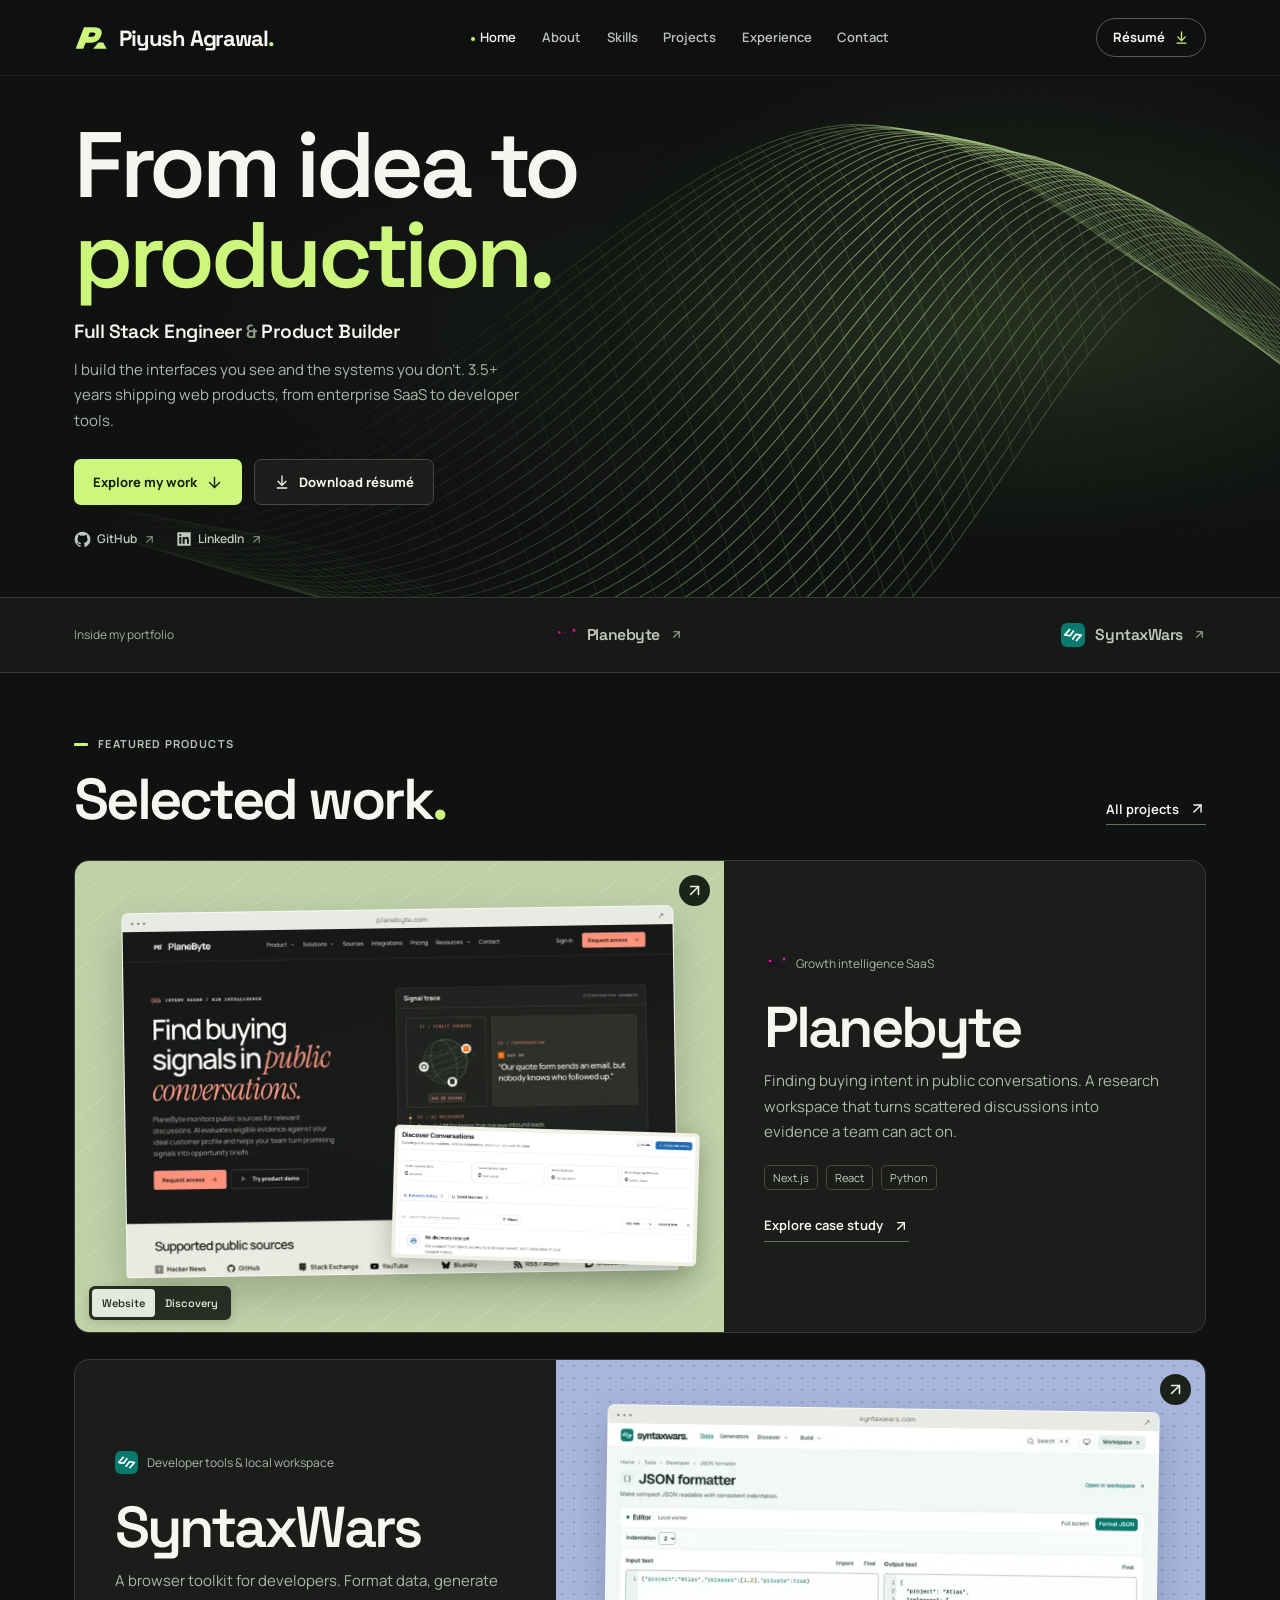
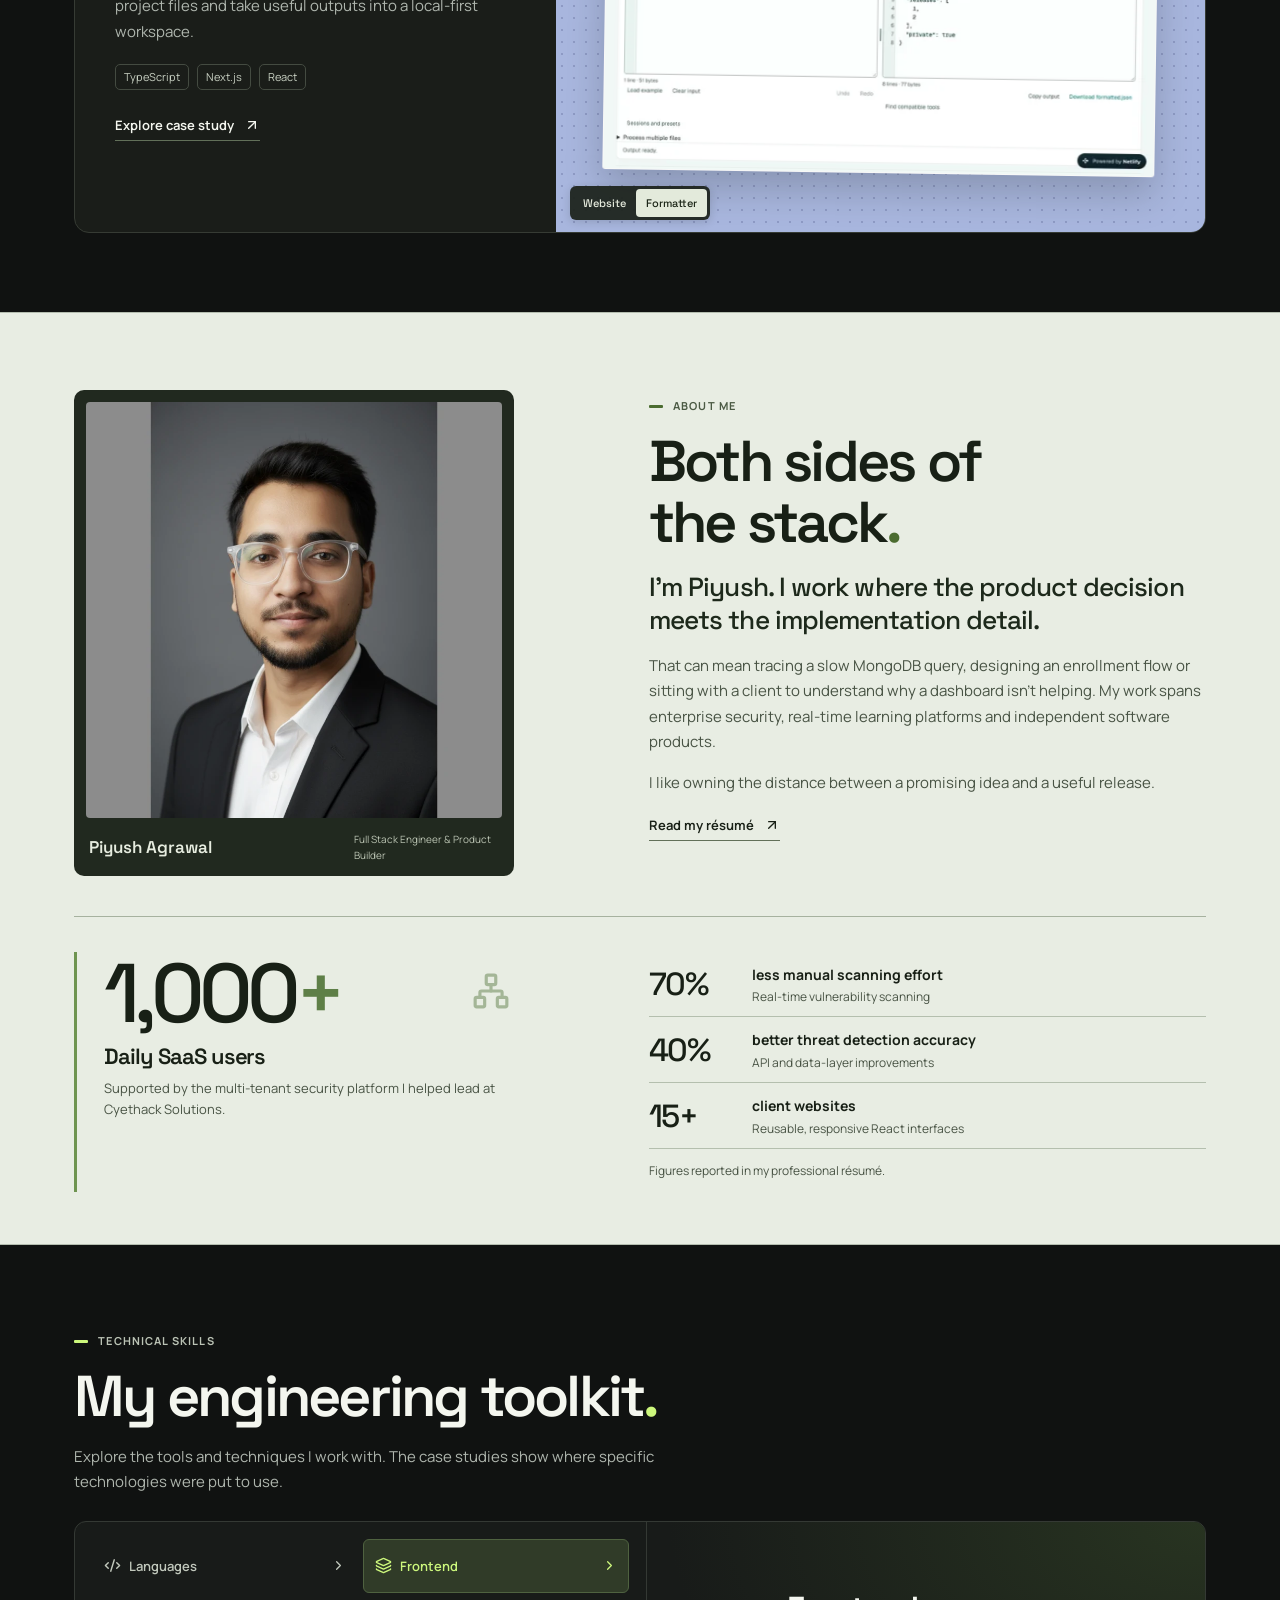
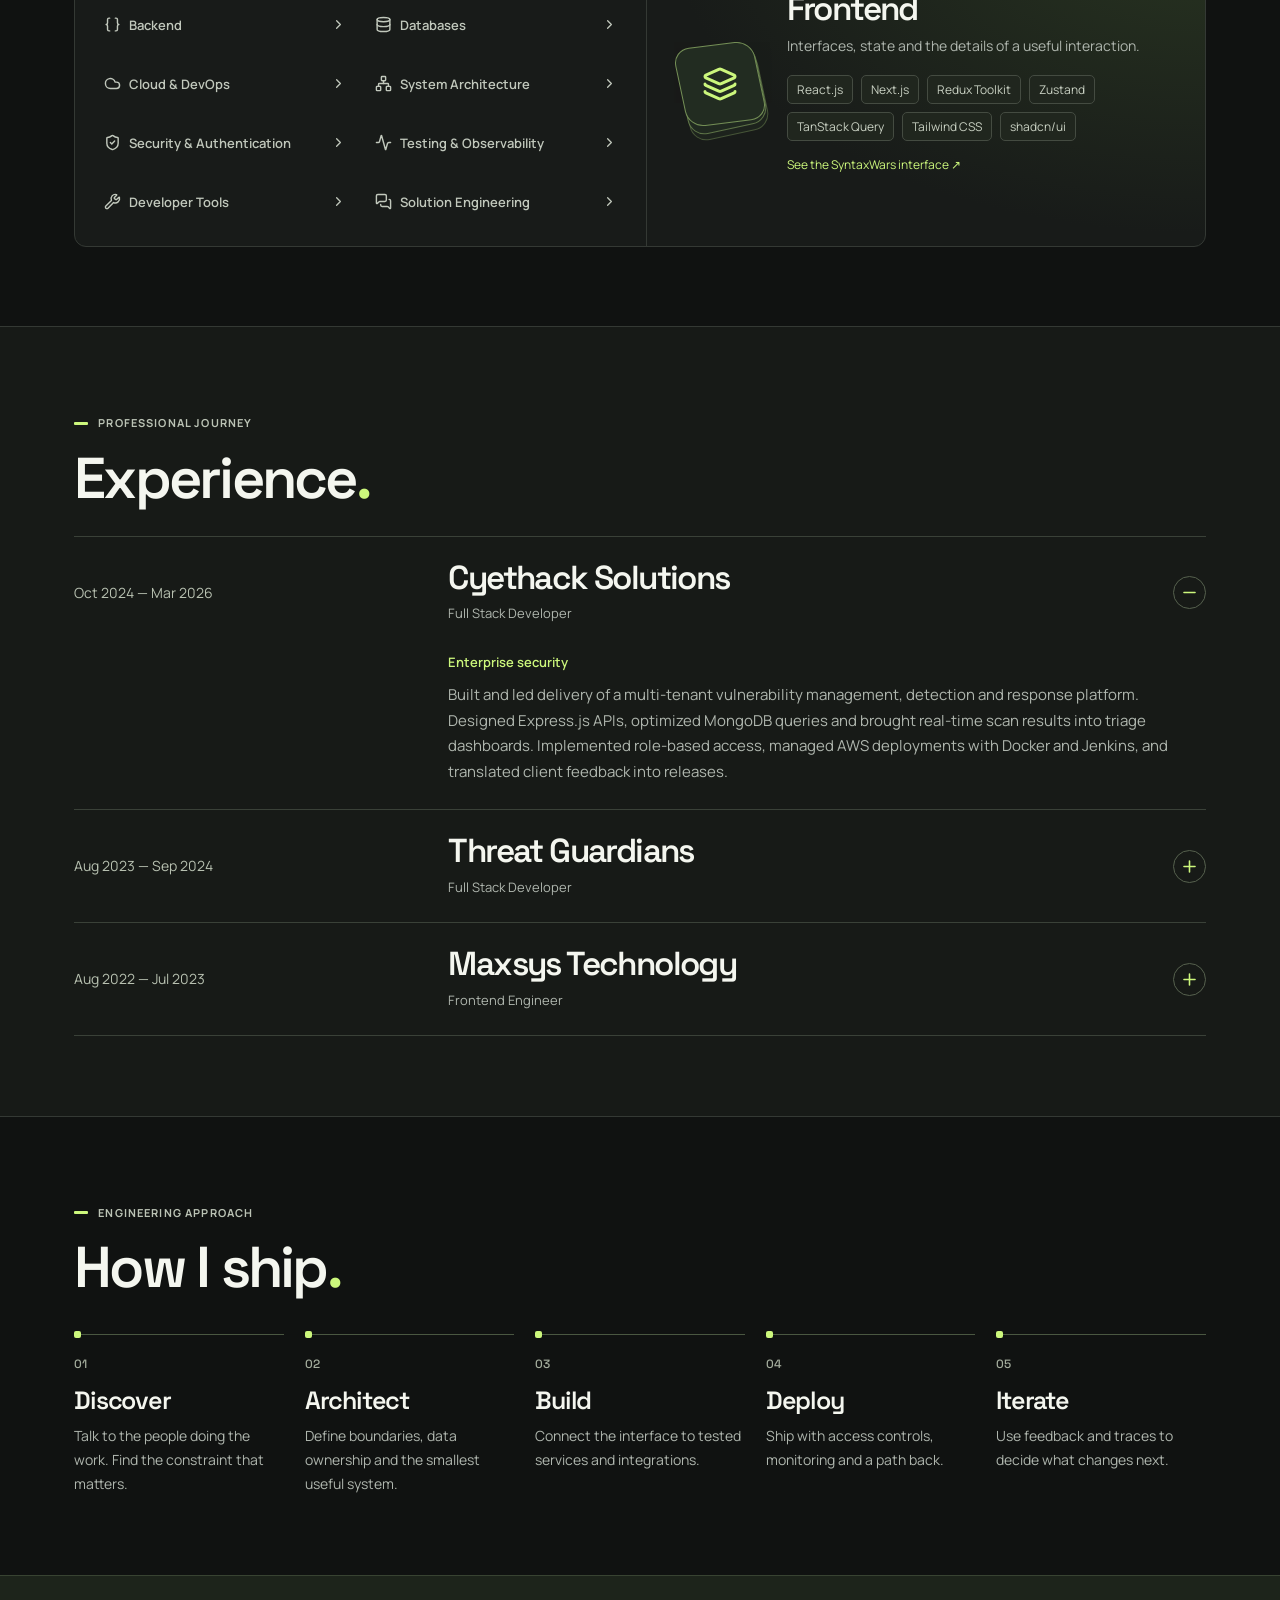
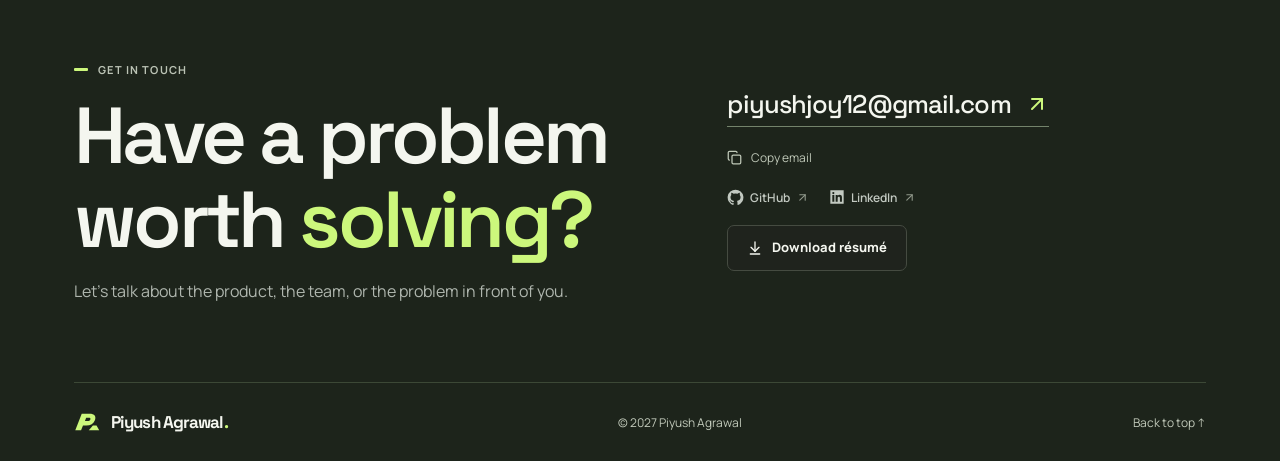
==== commit aac849b5: "Publish portfolio from 64fac3616fb4e378ff285415c70daf06e6750a4e" ====
--- a/index.html
+++ b/index.html
@@ -1,27 +1 @@
-<!DOCTYPE html>
-<html lang="en">
-  <head>
-    <meta charset="utf-8" />
-    <meta name="viewport" content="width=device-width,initial-scale=1" />
-    <meta name="theme-color" content="#000000" />
-    <meta
-      name="description"
-      content="Web site created using create-react-app"
-    />
-    <link rel="icon" type="image/x-icon" href="./favicon.png" />
-    <link
-      href="https://unpkg.com/boxicons@2.1.4/css/boxicons.min.css"
-      rel="stylesheet"
-    />
-    <link
-      rel="stylesheet"
-      href="https://unicons.iconscout.com/release/v4.0.0/css/line.css"
-    />
-    <title>CodeWithJoy!</title>
-    <script defer="defer" src="/static/js/main.4c5d7d80.js"></script>
-    <link href="/static/css/main.a778c35f.css" rel="stylesheet" />
-  </head>
-  <body>
-    <div id="root"></div>
-  </body>
-</html>
+<!DOCTYPE html><html lang="en"><head><meta charSet="utf-8"/><meta name="viewport" content="width=device-width, initial-scale=1"/><link rel="preload" href="/fonts/manrope-latin-wght-normal.woff2" as="font" crossorigin="anonymous" type="font/woff2"/><link rel="preload" href="/fonts/space-grotesk-latin-wght-normal.woff2" as="font" crossorigin="anonymous" type="font/woff2"/><link rel="stylesheet" href="/_next/static/chunks/3q1elik2agrd0.css" data-precedence="next"/><link rel="preload" as="script" fetchPriority="low" href="/_next/static/chunks/0j1we3cwg31qe.js"/><script src="/_next/static/chunks/16d9m7jc71162.js" async=""></script><script src="/_next/static/chunks/39_j1bdzreq0m.js" async=""></script><script src="/_next/static/chunks/turbopack-2u1d16houkiyo.js" async=""></script><script src="/_next/static/chunks/0xubtizs7n94u.js" async=""></script><link rel="preload" href="/fonts/manrope-latin-wght-normal.woff2" as="font" type="font/woff2" crossorigin="anonymous"/><link rel="preload" href="/fonts/space-grotesk-latin-wght-normal.woff2" as="font" type="font/woff2" crossorigin="anonymous"/><meta name="theme-color" content="#101211"/><title>Piyush Agrawal — Full Stack Engineer &amp; Product Builder</title><meta name="description" content="Software products by Piyush Agrawal. Explore Planebyte and SyntaxWars, and 3.5+ years of full-stack engineering experience."/><meta name="robots" content="index, follow"/><link rel="canonical" href="https://piyush-agrawal6.github.io/"/><meta property="og:title" content="Piyush Agrawal — Full Stack Engineer &amp; Product Builder"/><meta property="og:description" content="Software products by Piyush Agrawal. Explore Planebyte and SyntaxWars, and 3.5+ years of full-stack engineering experience."/><meta property="og:url" content="https://piyush-agrawal6.github.io/"/><meta property="og:site_name" content="Piyush Agrawal"/><meta property="og:image" content="https://piyush-agrawal6.github.io/brand/social.jpg"/><meta property="og:image:width" content="1200"/><meta property="og:image:height" content="630"/><meta property="og:image:alt" content="Piyush Agrawal — Full Stack Engineer and Product Builder"/><meta property="og:type" content="website"/><meta name="twitter:card" content="summary_large_image"/><meta name="twitter:title" content="Piyush Agrawal — Full Stack Engineer &amp; Product Builder"/><meta name="twitter:description" content="Software products by Piyush Agrawal. Explore Planebyte and SyntaxWars, and 3.5+ years of full-stack engineering experience."/><meta name="twitter:image" content="https://piyush-agrawal6.github.io/brand/social.jpg"/><link rel="icon" href="/icon.svg?icon.29tchc7aigtrg.svg" sizes="any" type="image/svg+xml"/><script src="/_next/static/chunks/0cz1d0mv5g_q7.js" noModule=""></script></head><body id="top"><div hidden=""><!--$--><!--/$--></div><a class="skip" href="#main">Skip to content</a><header class="topbar"><div class="shell navInner"><a class="brand" href="/" aria-label="Piyush Agrawal home"><svg viewBox="0 0 42 34" aria-hidden="true" class="mark"><path fill="currentColor" d="M2 30 12 4h12c8.2 0 10.8 4.2 8.5 10.2-2.1 5.3-6.5 8.4-13.5 8.4h-5L11 30H2ZM17 15.6h4c2.2 0 3.8-1 4.4-2.6.7-1.8-.1-2.6-2.5-2.6h-4L17 15.6Z"></path><path fill="currentColor" d="m23 30 6.4-7.5H35L39.2 30H23Z"></path></svg><span>Piyush Agrawal<span class="brandDot">.</span></span></a><nav aria-label="Main" id="main-nav" data-open="false"><a href="/#home">Home</a><a href="/#about">About</a><a href="/#skills">Skills</a><a href="/#projects">Projects</a><a href="/#experience">Experience</a><a href="/#contact">Contact</a></nav><a class="navAction" href="/piyush-agrawal-resume.pdf" download="">Résumé <svg xmlns="http://www.w3.org/2000/svg" width="15" height="15" viewBox="0 0 24 24" fill="none" stroke="currentColor" stroke-width="2" stroke-linecap="round" stroke-linejoin="round" class="lucide lucide-arrow-down-to-line" aria-hidden="true"><path d="M12 17V3"></path><path d="m6 11 6 6 6-6"></path><path d="M19 21H5"></path></svg></a><button class="menuToggle" aria-expanded="false" aria-controls="main-nav" aria-label="Open menu"><svg xmlns="http://www.w3.org/2000/svg" width="24" height="24" viewBox="0 0 24 24" fill="none" stroke="currentColor" stroke-width="2" stroke-linecap="round" stroke-linejoin="round" class="lucide lucide-menu" aria-hidden="true"><path d="M4 5h16"></path><path d="M4 12h16"></path><path d="M4 19h16"></path></svg></button></div></header><main id="main"><script type="application/ld+json">{"@context":"https://schema.org","@type":"ProfilePage","url":"https://piyush-agrawal6.github.io","isPartOf":{"@type":"WebSite","name":"Piyush Agrawal","url":"https://piyush-agrawal6.github.io"},"mainEntity":{"@type":"Person","name":"Piyush Agrawal","jobTitle":"Full Stack Engineer & Product Builder","url":"https://piyush-agrawal6.github.io","sameAs":["https://github.com/piyush-agrawal6","https://www.linkedin.com/in/piyush-agrawal-me/"]}}</script><section class="hero" id="home"><div class="heroField" aria-hidden="true"><div class="fieldGrid"></div><div class="fieldLines"><svg class="pocketLines" viewBox="0 0 460 220" preserveAspectRatio="none" focusable="false"><g fill="none" stroke="#bbdb95" stroke-width=".85"><path d="M-50 214 C124 242 157 -32 285 32 S447 122 530 62"></path><path d="M-50 218 C127 246 160 -30 289 35 S447 127 530 65"></path><path d="M-50 222 C130 250 163 -28 293 38 S447 132 530 68"></path><path d="M-50 226 C133 254 166 -26 297 41 S447 137 530 71"></path><path d="M-50 230 C136 258 169 -24 301 44 S447 142 530 74"></path><path d="M-50 234 C139 262 172 -22 305 47 S447 147 530 77"></path><path d="M-50 238 C142 266 175 -20 309 50 S447 152 530 80"></path><path d="M-50 242 C145 270 178 -18 313 53 S447 157 530 83"></path><path d="M-50 246 C148 274 181 -16 317 56 S447 162 530 86"></path><path d="M-50 250 C151 278 184 -14 321 59 S447 167 530 89"></path><path d="M-50 254 C154 282 187 -12 325 62 S447 172 530 92"></path><path d="M-50 258 C157 286 190 -10 329 65 S447 177 530 95"></path><path d="M-50 262 C160 290 193 -8 333 68 S447 182 530 98"></path><path d="M-50 266 C163 294 196 -6 337 71 S447 187 530 101"></path><path d="M-50 270 C166 298 199 -4 341 74 S447 192 530 104"></path><path d="M-50 274 C169 302 202 -2 345 77 S447 197 530 107"></path><path d="M-50 278 C172 306 205 0 349 80 S447 202 530 110"></path><path d="M-50 282 C175 310 208 2 353 83 S447 207 530 113"></path><path d="M-50 286 C178 314 211 4 357 86 S447 212 530 116"></path></g></svg></div><div class="fieldLight"></div></div><div class="shell heroLayout"><div class="heroText"><h1>From idea to<br/><em>production.</em></h1><h2>Full Stack Engineer <span>&amp;</span> Product Builder</h2><p>I build the interfaces you see and the systems you don’t. 3.5+ years shipping web products, from enterprise SaaS to developer tools.</p><div class="actions"><a class="btn primary" href="#projects">Explore my work <svg xmlns="http://www.w3.org/2000/svg" width="17" height="17" viewBox="0 0 24 24" fill="none" stroke="currentColor" stroke-width="2" stroke-linecap="round" stroke-linejoin="round" class="lucide lucide-arrow-down" aria-hidden="true"><path d="M12 5v14"></path><path d="m19 12-7 7-7-7"></path></svg></a><a class="btn outline" href="/piyush-agrawal-resume.pdf" download=""><svg xmlns="http://www.w3.org/2000/svg" width="16" height="16" viewBox="0 0 24 24" fill="none" stroke="currentColor" stroke-width="2" stroke-linecap="round" stroke-linejoin="round" class="lucide lucide-arrow-down-to-line" aria-hidden="true"><path d="M12 17V3"></path><path d="m6 11 6 6 6-6"></path><path d="M19 21H5"></path></svg> Download résumé</a></div><div class="socials"><a class="social" href="https://github.com/piyush-agrawal6"><svg aria-hidden="true" width="17" height="17" viewBox="0 0 24 24" fill="currentColor"><path d="M12 .9a11.1 11.1 0 0 0-3.51 21.63c.56.1.76-.24.76-.54v-2.07c-3.08.67-3.73-1.31-3.73-1.31-.51-1.28-1.24-1.62-1.24-1.62-1.01-.69.08-.68.08-.68 1.12.08 1.7 1.14 1.7 1.14 1 1.69 2.61 1.2 3.25.91.1-.72.39-1.2.71-1.48-2.46-.29-5.05-1.23-5.05-5.49 0-1.21.43-2.2 1.14-2.98-.11-.28-.49-1.41.11-2.94 0 0 .93-.3 3.05 1.14a10.62 10.62 0 0 1 5.55 0c2.12-1.44 3.05-1.14 3.05-1.14.61 1.53.23 2.66.12 2.94.72.78 1.13 1.77 1.13 2.98 0 4.27-2.6 5.2-5.08 5.48.4.35.76 1.03.76 2.07v3.05c0 .3.2.65.77.54A11.1 11.1 0 0 0 12 .9Z"></path></svg>GitHub<svg xmlns="http://www.w3.org/2000/svg" width="13" height="13" viewBox="0 0 24 24" fill="none" stroke="currentColor" stroke-width="2" stroke-linecap="round" stroke-linejoin="round" class="lucide lucide-arrow-up-right" aria-hidden="true"><path d="M7 7h10v10"></path><path d="M7 17 17 7"></path></svg></a><a class="social" href="https://www.linkedin.com/in/piyush-agrawal-me/"><svg aria-hidden="true" width="16" height="16" viewBox="0 0 24 24" fill="currentColor"><path d="M2 2h20v20H2zm3 7v10h3V9zm1.5-4.6a1.65 1.65 0 1 0 0 3.3 1.65 1.65 0 0 0 0-3.3zM10 9v10h3v-5.5c0-2.5 3.4-2.7 3.4 0V19h3v-6.7c0-4.3-4.5-4.5-6.4-2.3V9Z"></path></svg>LinkedIn<svg xmlns="http://www.w3.org/2000/svg" width="13" height="13" viewBox="0 0 24 24" fill="none" stroke="currentColor" stroke-width="2" stroke-linecap="round" stroke-linejoin="round" class="lucide lucide-arrow-up-right" aria-hidden="true"><path d="M7 7h10v10"></path><path d="M7 17 17 7"></path></svg></a></div></div></div></section><div class="companies"><div class="shell companyRow"><span>Inside my portfolio</span><a href="/projects/planebyte/"><img src="/products/planebyte-logo.png" loading="lazy" alt="" width="24" height="24"/>Planebyte<svg xmlns="http://www.w3.org/2000/svg" width="13" height="13" viewBox="0 0 24 24" fill="none" stroke="currentColor" stroke-width="2" stroke-linecap="round" stroke-linejoin="round" class="lucide lucide-arrow-up-right" aria-hidden="true"><path d="M7 7h10v10"></path><path d="M7 17 17 7"></path></svg></a><a href="/projects/syntaxwars/"><img src="/products/syntaxwars-logo.png" loading="lazy" alt="" width="24" height="24"/>SyntaxWars<svg xmlns="http://www.w3.org/2000/svg" width="13" height="13" viewBox="0 0 24 24" fill="none" stroke="currentColor" stroke-width="2" stroke-linecap="round" stroke-linejoin="round" class="lucide lucide-arrow-up-right" aria-hidden="true"><path d="M7 7h10v10"></path><path d="M7 17 17 7"></path></svg></a></div></div><section class="shell section" id="projects"><div class="sectionHead"><div><div class="label"><span></span>Featured products</div><h2>Selected work<span>.</span></h2></div><a class="textLink" href="/projects/">All projects <svg xmlns="http://www.w3.org/2000/svg" width="17" height="17" viewBox="0 0 24 24" fill="none" stroke="currentColor" stroke-width="2" stroke-linecap="round" stroke-linejoin="round" class="lucide lucide-arrow-up-right" aria-hidden="true"><path d="M7 7h10v10"></path><path d="M7 17 17 7"></path></svg></a></div><div class="showcases"><article class="showcase project-planebyte"><div class="productStage stage-planebyte interactiveStage"><div class="stagePattern"></div><div class="window"><div class="chrome"><span>● ● ●</span><small>planebyte.com</small><span>↗</span></div><img src="/products/planebyte-home.webp" srcSet="/products/planebyte-home-small.webp 700w, /products/planebyte-home.webp 1400w" sizes="(max-width:720px) 90vw, 51vw" width="1400" height="880" loading="lazy" alt="Planebyte public website"/></div><div class="floatScreen"><img src="/products/planebyte-discovery.webp" alt="Discovery workspace preview" width="1168" height="490" loading="lazy"/></div><div class="screenSwitch" aria-label="Planebyte preview"><button aria-pressed="true">Website</button><button aria-pressed="false">Discovery</button></div><a class="stageLink" href="/projects/planebyte/" aria-label="Read Planebyte case study"><svg xmlns="http://www.w3.org/2000/svg" width="19" height="19" viewBox="0 0 24 24" fill="none" stroke="currentColor" stroke-width="2" stroke-linecap="round" stroke-linejoin="round" class="lucide lucide-arrow-up-right" aria-hidden="true"><path d="M7 7h10v10"></path><path d="M7 17 17 7"></path></svg></a></div><div class="projectInfo"><div class="productIdentity"><img src="/products/planebyte-logo.png" alt="" width="26" height="26" loading="lazy"/>Growth intelligence SaaS</div><h3><a href="/projects/planebyte/">Planebyte</a></h3><p>Finding buying intent in public conversations. A research workspace that turns scattered discussions into evidence a team can act on.</p><div class="tags"><span>Next.js</span><span>React</span><span>Python</span></div><a class="textLink" href="/projects/planebyte/">Explore case study <svg xmlns="http://www.w3.org/2000/svg" width="16" height="16" viewBox="0 0 24 24" fill="none" stroke="currentColor" stroke-width="2" stroke-linecap="round" stroke-linejoin="round" class="lucide lucide-arrow-up-right" aria-hidden="true"><path d="M7 7h10v10"></path><path d="M7 17 17 7"></path></svg></a></div></article><article class="showcase project-syntaxwars"><div class="productStage stage-syntaxwars interactiveStage"><div class="stagePattern"></div><div class="window"><div class="chrome"><span>● ● ●</span><small>syntaxwars.com</small><span>↗</span></div><img src="/products/syntaxwars-tool.webp" srcSet="/products/syntaxwars-tool-small.webp 700w, /products/syntaxwars-tool.webp 1400w" sizes="(max-width:720px) 90vw, 51vw" width="1400" height="880" loading="lazy" alt="SyntaxWars JSON formatter"/></div><div class="screenSwitch" aria-label="SyntaxWars preview"><button aria-pressed="false">Website</button><button aria-pressed="true">Formatter</button></div><a class="stageLink" href="/projects/syntaxwars/" aria-label="Read SyntaxWars case study"><svg xmlns="http://www.w3.org/2000/svg" width="19" height="19" viewBox="0 0 24 24" fill="none" stroke="currentColor" stroke-width="2" stroke-linecap="round" stroke-linejoin="round" class="lucide lucide-arrow-up-right" aria-hidden="true"><path d="M7 7h10v10"></path><path d="M7 17 17 7"></path></svg></a></div><div class="projectInfo"><div class="productIdentity"><img src="/products/syntaxwars-logo.png" alt="" width="26" height="26" loading="lazy"/>Developer tools &amp; local workspace</div><h3><a href="/projects/syntaxwars/">SyntaxWars</a></h3><p>A browser toolkit for developers. Format data, generate project files and take useful outputs into a local-first workspace.</p><div class="tags"><span>TypeScript</span><span>Next.js</span><span>React</span></div><a class="textLink" href="/projects/syntaxwars/">Explore case study <svg xmlns="http://www.w3.org/2000/svg" width="16" height="16" viewBox="0 0 24 24" fill="none" stroke="currentColor" stroke-width="2" stroke-linecap="round" stroke-linejoin="round" class="lucide lucide-arrow-up-right" aria-hidden="true"><path d="M7 7h10v10"></path><path d="M7 17 17 7"></path></svg></a></div></article></div></section><section class="aboutBand" id="about"><div class="shell about"><figure class="portrait"><img src="/brand/portrait.webp" width="800" height="800" loading="lazy" alt="Piyush Agrawal"/><figcaption><strong>Piyush Agrawal</strong><span>Full Stack Engineer &amp; Product Builder</span></figcaption></figure><div class="aboutCopy"><div class="label"><span></span>About me</div><h2>Both sides of<br/>the stack<span>.</span></h2><p class="lead">I’m Piyush. I work where the product decision meets the implementation detail.</p><p>That can mean tracing a slow MongoDB query, designing an enrollment flow or sitting with a client to understand why a dashboard isn’t helping. My work spans enterprise security, real-time learning platforms and independent software products.</p><p>I like owning the distance between a promising idea and a useful release.</p><a class="textLink" href="/resume/">Read my résumé <svg xmlns="http://www.w3.org/2000/svg" width="16" height="16" viewBox="0 0 24 24" fill="none" stroke="currentColor" stroke-width="2" stroke-linecap="round" stroke-linejoin="round" class="lucide lucide-arrow-up-right" aria-hidden="true"><path d="M7 7h10v10"></path><path d="M7 17 17 7"></path></svg></a></div></div><div class="shell impact"><div class="impactMain"><svg xmlns="http://www.w3.org/2000/svg" width="24" height="24" viewBox="0 0 24 24" fill="none" stroke="currentColor" stroke-width="2" stroke-linecap="round" stroke-linejoin="round" class="lucide lucide-network" aria-hidden="true"><rect x="16" y="16" width="6" height="6" rx="1"></rect><rect x="2" y="16" width="6" height="6" rx="1"></rect><rect x="9" y="2" width="6" height="6" rx="1"></rect><path d="M5 16v-3a1 1 0 0 1 1-1h12a1 1 0 0 1 1 1v3"></path><path d="M12 12V8"></path></svg><strong>1,000<span>+</span></strong><h3>Daily SaaS users</h3><p>Supported by the multi-tenant security platform I helped lead at Cyethack Solutions.</p></div><div class="impactLines"><div><strong>70%</strong><div><b>less manual scanning effort</b><small>Real-time vulnerability scanning</small></div></div><div><strong>40%</strong><div><b>better threat detection accuracy</b><small>API and data-layer improvements</small></div></div><div><strong>15+</strong><div><b>client websites</b><small>Reusable, responsive React interfaces</small></div></div><p class="caption">Figures reported in my professional résumé.</p></div></div></section><section class="shell section" id="skills"><div class="sectionHead"><div><div class="label"><span></span>Technical skills</div><h2>My engineering toolkit<span>.</span></h2></div></div><p class="sectionIntro">Explore the tools and techniques I work with. The case studies show where specific technologies were put to use.</p><div class="skillsExplorer"><div class="domainList" aria-label="Engineering domains"><button aria-pressed="false" aria-controls="skill-view"><svg xmlns="http://www.w3.org/2000/svg" width="17" height="17" viewBox="0 0 24 24" fill="none" stroke="currentColor" stroke-width="2" stroke-linecap="round" stroke-linejoin="round" class="lucide lucide-code-xml lucide-code-2" aria-hidden="true"><path d="m18 16 4-4-4-4"></path><path d="m6 8-4 4 4 4"></path><path d="m14.5 4-5 16"></path></svg>Languages<svg xmlns="http://www.w3.org/2000/svg" width="15" height="15" viewBox="0 0 24 24" fill="none" stroke="currentColor" stroke-width="2" stroke-linecap="round" stroke-linejoin="round" class="lucide lucide-chevron-right" aria-hidden="true"><path d="m9 18 6-6-6-6"></path></svg></button><button aria-pressed="true" aria-controls="skill-view"><svg xmlns="http://www.w3.org/2000/svg" width="17" height="17" viewBox="0 0 24 24" fill="none" stroke="currentColor" stroke-width="2" stroke-linecap="round" stroke-linejoin="round" class="lucide lucide-layers lucide-layers-3" aria-hidden="true"><path d="M12.83 2.18a2 2 0 0 0-1.66 0L2.6 6.08a1 1 0 0 0 0 1.83l8.58 3.91a2 2 0 0 0 1.66 0l8.58-3.9a1 1 0 0 0 0-1.83z"></path><path d="M2 12a1 1 0 0 0 .58.91l8.6 3.91a2 2 0 0 0 1.65 0l8.58-3.9A1 1 0 0 0 22 12"></path><path d="M2 17a1 1 0 0 0 .58.91l8.6 3.91a2 2 0 0 0 1.65 0l8.58-3.9A1 1 0 0 0 22 17"></path></svg>Frontend<svg xmlns="http://www.w3.org/2000/svg" width="15" height="15" viewBox="0 0 24 24" fill="none" stroke="currentColor" stroke-width="2" stroke-linecap="round" stroke-linejoin="round" class="lucide lucide-chevron-right" aria-hidden="true"><path d="m9 18 6-6-6-6"></path></svg></button><button aria-pressed="false" aria-controls="skill-view"><svg xmlns="http://www.w3.org/2000/svg" width="17" height="17" viewBox="0 0 24 24" fill="none" stroke="currentColor" stroke-width="2" stroke-linecap="round" stroke-linejoin="round" class="lucide lucide-braces lucide-curly-braces" aria-hidden="true"><path d="M8 3H7a2 2 0 0 0-2 2v5a2 2 0 0 1-2 2 2 2 0 0 1 2 2v5c0 1.1.9 2 2 2h1"></path><path d="M16 21h1a2 2 0 0 0 2-2v-5c0-1.1.9-2 2-2a2 2 0 0 1-2-2V5a2 2 0 0 0-2-2h-1"></path></svg>Backend<svg xmlns="http://www.w3.org/2000/svg" width="15" height="15" viewBox="0 0 24 24" fill="none" stroke="currentColor" stroke-width="2" stroke-linecap="round" stroke-linejoin="round" class="lucide lucide-chevron-right" aria-hidden="true"><path d="m9 18 6-6-6-6"></path></svg></button><button aria-pressed="false" aria-controls="skill-view"><svg xmlns="http://www.w3.org/2000/svg" width="17" height="17" viewBox="0 0 24 24" fill="none" stroke="currentColor" stroke-width="2" stroke-linecap="round" stroke-linejoin="round" class="lucide lucide-database" aria-hidden="true"><ellipse cx="12" cy="5" rx="9" ry="3"></ellipse><path d="M3 5V19A9 3 0 0 0 21 19V5"></path><path d="M3 12A9 3 0 0 0 21 12"></path></svg>Databases<svg xmlns="http://www.w3.org/2000/svg" width="15" height="15" viewBox="0 0 24 24" fill="none" stroke="currentColor" stroke-width="2" stroke-linecap="round" stroke-linejoin="round" class="lucide lucide-chevron-right" aria-hidden="true"><path d="m9 18 6-6-6-6"></path></svg></button><button aria-pressed="false" aria-controls="skill-view"><svg xmlns="http://www.w3.org/2000/svg" width="17" height="17" viewBox="0 0 24 24" fill="none" stroke="currentColor" stroke-width="2" stroke-linecap="round" stroke-linejoin="round" class="lucide lucide-cloud" aria-hidden="true"><path d="M17.5 19H9a7 7 0 1 1 6.71-9h1.79a4.5 4.5 0 1 1 0 9Z"></path></svg>Cloud &amp; DevOps<svg xmlns="http://www.w3.org/2000/svg" width="15" height="15" viewBox="0 0 24 24" fill="none" stroke="currentColor" stroke-width="2" stroke-linecap="round" stroke-linejoin="round" class="lucide lucide-chevron-right" aria-hidden="true"><path d="m9 18 6-6-6-6"></path></svg></button><button aria-pressed="false" aria-controls="skill-view"><svg xmlns="http://www.w3.org/2000/svg" width="17" height="17" viewBox="0 0 24 24" fill="none" stroke="currentColor" stroke-width="2" stroke-linecap="round" stroke-linejoin="round" class="lucide lucide-network" aria-hidden="true"><rect x="16" y="16" width="6" height="6" rx="1"></rect><rect x="2" y="16" width="6" height="6" rx="1"></rect><rect x="9" y="2" width="6" height="6" rx="1"></rect><path d="M5 16v-3a1 1 0 0 1 1-1h12a1 1 0 0 1 1 1v3"></path><path d="M12 12V8"></path></svg>System Architecture<svg xmlns="http://www.w3.org/2000/svg" width="15" height="15" viewBox="0 0 24 24" fill="none" stroke="currentColor" stroke-width="2" stroke-linecap="round" stroke-linejoin="round" class="lucide lucide-chevron-right" aria-hidden="true"><path d="m9 18 6-6-6-6"></path></svg></button><button aria-pressed="false" aria-controls="skill-view"><svg xmlns="http://www.w3.org/2000/svg" width="17" height="17" viewBox="0 0 24 24" fill="none" stroke="currentColor" stroke-width="2" stroke-linecap="round" stroke-linejoin="round" class="lucide lucide-shield-check" aria-hidden="true"><path d="M20 13c0 5-3.5 7.5-7.66 8.95a1 1 0 0 1-.67-.01C7.5 20.5 4 18 4 13V6a1 1 0 0 1 1-1c2 0 4.5-1.2 6.24-2.72a1.17 1.17 0 0 1 1.52 0C14.51 3.81 17 5 19 5a1 1 0 0 1 1 1z"></path><path d="m9 12 2 2 4-4"></path></svg>Security &amp; Authentication<svg xmlns="http://www.w3.org/2000/svg" width="15" height="15" viewBox="0 0 24 24" fill="none" stroke="currentColor" stroke-width="2" stroke-linecap="round" stroke-linejoin="round" class="lucide lucide-chevron-right" aria-hidden="true"><path d="m9 18 6-6-6-6"></path></svg></button><button aria-pressed="false" aria-controls="skill-view"><svg xmlns="http://www.w3.org/2000/svg" width="17" height="17" viewBox="0 0 24 24" fill="none" stroke="currentColor" stroke-width="2" stroke-linecap="round" stroke-linejoin="round" class="lucide lucide-activity" aria-hidden="true"><path d="M22 12h-2.48a2 2 0 0 0-1.93 1.46l-2.35 8.36a.25.25 0 0 1-.48 0L9.24 2.18a.25.25 0 0 0-.48 0l-2.35 8.36A2 2 0 0 1 4.49 12H2"></path></svg>Testing &amp; Observability<svg xmlns="http://www.w3.org/2000/svg" width="15" height="15" viewBox="0 0 24 24" fill="none" stroke="currentColor" stroke-width="2" stroke-linecap="round" stroke-linejoin="round" class="lucide lucide-chevron-right" aria-hidden="true"><path d="m9 18 6-6-6-6"></path></svg></button><button aria-pressed="false" aria-controls="skill-view"><svg xmlns="http://www.w3.org/2000/svg" width="17" height="17" viewBox="0 0 24 24" fill="none" stroke="currentColor" stroke-width="2" stroke-linecap="round" stroke-linejoin="round" class="lucide lucide-wrench" aria-hidden="true"><path d="M14.7 6.3a1 1 0 0 0 0 1.4l1.6 1.6a1 1 0 0 0 1.4 0l3.106-3.105c.32-.322.863-.22.983.218a6 6 0 0 1-8.259 7.057l-7.91 7.91a1 1 0 0 1-2.999-3l7.91-7.91a6 6 0 0 1 7.057-8.259c.438.12.54.662.219.984z"></path></svg>Developer Tools<svg xmlns="http://www.w3.org/2000/svg" width="15" height="15" viewBox="0 0 24 24" fill="none" stroke="currentColor" stroke-width="2" stroke-linecap="round" stroke-linejoin="round" class="lucide lucide-chevron-right" aria-hidden="true"><path d="m9 18 6-6-6-6"></path></svg></button><button aria-pressed="false" aria-controls="skill-view"><svg xmlns="http://www.w3.org/2000/svg" width="17" height="17" viewBox="0 0 24 24" fill="none" stroke="currentColor" stroke-width="2" stroke-linecap="round" stroke-linejoin="round" class="lucide lucide-messages-square" aria-hidden="true"><path d="M16 10a2 2 0 0 1-2 2H6.828a2 2 0 0 0-1.414.586l-2.202 2.202A.71.71 0 0 1 2 14.286V4a2 2 0 0 1 2-2h10a2 2 0 0 1 2 2z"></path><path d="M20 9a2 2 0 0 1 2 2v10.286a.71.71 0 0 1-1.212.502l-2.202-2.202A2 2 0 0 0 17.172 19H10a2 2 0 0 1-2-2v-1"></path></svg>Solution Engineering<svg xmlns="http://www.w3.org/2000/svg" width="15" height="15" viewBox="0 0 24 24" fill="none" stroke="currentColor" stroke-width="2" stroke-linecap="round" stroke-linejoin="round" class="lucide lucide-chevron-right" aria-hidden="true"><path d="m9 18 6-6-6-6"></path></svg></button></div><div class="skillView" id="skill-view" aria-live="polite"><div class="domainArt" aria-hidden="true"><i></i><i></i><i></i><svg xmlns="http://www.w3.org/2000/svg" width="52" height="52" viewBox="0 0 24 24" fill="none" stroke="currentColor" stroke-width="2" stroke-linecap="round" stroke-linejoin="round" class="lucide lucide-layers lucide-layers-3" aria-hidden="true"><path d="M12.83 2.18a2 2 0 0 0-1.66 0L2.6 6.08a1 1 0 0 0 0 1.83l8.58 3.91a2 2 0 0 0 1.66 0l8.58-3.9a1 1 0 0 0 0-1.83z"></path><path d="M2 12a1 1 0 0 0 .58.91l8.6 3.91a2 2 0 0 0 1.65 0l8.58-3.9A1 1 0 0 0 22 12"></path><path d="M2 17a1 1 0 0 0 .58.91l8.6 3.91a2 2 0 0 0 1.65 0l8.58-3.9A1 1 0 0 0 22 17"></path></svg></div><div class="skillsBody"><h3>Frontend</h3><p>Interfaces, state and the details of a useful interaction.</p><ul class="chips"><li>React.js</li><li>Next.js</li><li>Redux Toolkit</li><li>Zustand</li><li>TanStack Query</li><li>Tailwind CSS</li><li>shadcn/ui</li></ul><a class="skillEvidence" href="/projects/syntaxwars/">See the SyntaxWars interface ↗</a></div></div><noscript><dl><div><dt>Languages</dt><dd>JavaScript, TypeScript, Python, SQL</dd></div><div><dt>Frontend</dt><dd>React.js, Next.js, Redux Toolkit, Zustand, TanStack Query, Tailwind CSS, shadcn/ui</dd></div><div><dt>Backend</dt><dd>Node.js, Express.js, NestJS, FastAPI, REST APIs, GraphQL, WebSockets, Webhooks</dd></div><div><dt>Databases</dt><dd>MongoDB, PostgreSQL, Redis, Prisma, Mongoose, pgvector</dd></div><div><dt>Cloud &amp; DevOps</dt><dd>AWS, Docker, Kubernetes, Terraform, CI/CD, Linux, Nginx</dd></div><div><dt>System Architecture</dt><dd>System Design (HLD &amp; LLD), Microservices, Distributed Systems, Event-Driven Architecture, Multi-Tenant SaaS, Message Queues</dd></div><div><dt>Security &amp; Authentication</dt><dd>OAuth 2.0, JWT, SSO, RBAC, OWASP</dd></div><div><dt>Testing &amp; Observability</dt><dd>Jest, Vitest, Playwright, Pytest, Postman, Sentry, OpenTelemetry, Langfuse</dd></div><div><dt>Developer Tools</dt><dd>Git, GitHub, Claude Code, OpenAI Codex, Cursor</dd></div><div><dt>Solution Engineering</dt><dd>Technical Discovery, Enterprise Integration, Rapid Prototyping, Workflow Automation, Stakeholder Management</dd></div></dl></noscript></div></section><section id="experience" class="experienceBand"><div class="shell section"><div class="label"><span></span>Professional journey</div><h2>Experience<span>.</span></h2><div class="jobs"><details open=""><summary><div class="jobYear">Oct 2024 — Mar 2026</div><div class="jobTitle"><h3>Cyethack Solutions</h3><span>Full Stack Developer</span></div><span class="jobToggle"><svg xmlns="http://www.w3.org/2000/svg" width="19" height="19" viewBox="0 0 24 24" fill="none" stroke="currentColor" stroke-width="2" stroke-linecap="round" stroke-linejoin="round" class="lucide lucide-plus" aria-hidden="true"><path d="M5 12h14"></path><path d="M12 5v14"></path></svg><svg xmlns="http://www.w3.org/2000/svg" width="19" height="19" viewBox="0 0 24 24" fill="none" stroke="currentColor" stroke-width="2" stroke-linecap="round" stroke-linejoin="round" class="lucide lucide-minus" aria-hidden="true"><path d="M5 12h14"></path></svg></span></summary><div class="jobText"><span>Enterprise security</span><p>Built and led delivery of a multi-tenant vulnerability management, detection and response platform.<!-- --> <!-- -->Designed Express.js APIs, optimized MongoDB queries and brought real-time scan results into triage dashboards. Implemented role-based access, managed AWS deployments with Docker and Jenkins, and translated client feedback into releases.</p></div></details><details><summary><div class="jobYear">Aug 2023 — Sep 2024</div><div class="jobTitle"><h3>Threat Guardians</h3><span>Full Stack Developer</span></div><span class="jobToggle"><svg xmlns="http://www.w3.org/2000/svg" width="19" height="19" viewBox="0 0 24 24" fill="none" stroke="currentColor" stroke-width="2" stroke-linecap="round" stroke-linejoin="round" class="lucide lucide-plus" aria-hidden="true"><path d="M5 12h14"></path><path d="M12 5v14"></path></svg><svg xmlns="http://www.w3.org/2000/svg" width="19" height="19" viewBox="0 0 24 24" fill="none" stroke="currentColor" stroke-width="2" stroke-linecap="round" stroke-linejoin="round" class="lucide lucide-minus" aria-hidden="true"><path d="M5 12h14"></path></svg></span></summary><div class="jobText"><span>Real-time learning</span><p>Led a five-member team delivering a learning platform connected to a cloud-based cyber range.<!-- --> <!-- -->Combined Node.js, Firebase and Socket.io for notifications. Integrated Stripe and role-based enrollment, built administration workflows and mentored cloud interns.</p></div></details><details><summary><div class="jobYear">Aug 2022 — Jul 2023</div><div class="jobTitle"><h3>Maxsys Technology</h3><span>Frontend Engineer</span></div><span class="jobToggle"><svg xmlns="http://www.w3.org/2000/svg" width="19" height="19" viewBox="0 0 24 24" fill="none" stroke="currentColor" stroke-width="2" stroke-linecap="round" stroke-linejoin="round" class="lucide lucide-plus" aria-hidden="true"><path d="M5 12h14"></path><path d="M12 5v14"></path></svg><svg xmlns="http://www.w3.org/2000/svg" width="19" height="19" viewBox="0 0 24 24" fill="none" stroke="currentColor" stroke-width="2" stroke-linecap="round" stroke-linejoin="round" class="lucide lucide-minus" aria-hidden="true"><path d="M5 12h14"></path></svg></span></summary><div class="jobText"><span>Frontend engineering</span><p>Modernized client websites with responsive React interfaces and reusable components.<!-- --> <!-- -->Led a four-person modernization team and worked with UX designers on legacy interfaces. Standardized Redux state management and tuned Webpack and Babel to reduce initial load time.</p></div></details></div></div></section><section class="shell section approach"><div class="label"><span></span>Engineering approach</div><h2>How I ship<span>.</span></h2><ol><li><span>0<!-- -->1</span><h3>Discover</h3><p>Talk to the people doing the work. Find the constraint that matters.</p></li><li><span>0<!-- -->2</span><h3>Architect</h3><p>Define boundaries, data ownership and the smallest useful system.</p></li><li><span>0<!-- -->3</span><h3>Build</h3><p>Connect the interface to tested services and integrations.</p></li><li><span>0<!-- -->4</span><h3>Deploy</h3><p>Ship with access controls, monitoring and a path back.</p></li><li><span>0<!-- -->5</span><h3>Iterate</h3><p>Use feedback and traces to decide what changes next.</p></li></ol></section><!--$--><!--/$--></main><footer id="contact"><div class="shell"><div class="contactMain"><div><div class="label"><span></span>Get in touch</div><h2>Have a problem<br/>worth <em>solving?</em></h2><p>Let’s talk about the product, the team, or the problem in front of you.</p></div><div class="contactRight"><a class="contactMail" href="mailto:piyushjoy12@gmail.com">piyushjoy12@gmail.com<svg xmlns="http://www.w3.org/2000/svg" width="24" height="24" viewBox="0 0 24 24" fill="none" stroke="currentColor" stroke-width="2" stroke-linecap="round" stroke-linejoin="round" class="lucide lucide-arrow-up-right" aria-hidden="true"><path d="M7 7h10v10"></path><path d="M7 17 17 7"></path></svg></a><button class="copy smallLink"><svg xmlns="http://www.w3.org/2000/svg" width="15" height="15" viewBox="0 0 24 24" fill="none" stroke="currentColor" stroke-width="2" stroke-linecap="round" stroke-linejoin="round" class="lucide lucide-copy" aria-hidden="true"><rect width="14" height="14" x="8" y="8" rx="2" ry="2"></rect><path d="M4 16c-1.1 0-2-.9-2-2V4c0-1.1.9-2 2-2h10c1.1 0 2 .9 2 2"></path></svg><span aria-live="polite">Copy email</span></button><div class="socials"><a class="social" href="https://github.com/piyush-agrawal6"><svg aria-hidden="true" width="17" height="17" viewBox="0 0 24 24" fill="currentColor"><path d="M12 .9a11.1 11.1 0 0 0-3.51 21.63c.56.1.76-.24.76-.54v-2.07c-3.08.67-3.73-1.31-3.73-1.31-.51-1.28-1.24-1.62-1.24-1.62-1.01-.69.08-.68.08-.68 1.12.08 1.7 1.14 1.7 1.14 1 1.69 2.61 1.2 3.25.91.1-.72.39-1.2.71-1.48-2.46-.29-5.05-1.23-5.05-5.49 0-1.21.43-2.2 1.14-2.98-.11-.28-.49-1.41.11-2.94 0 0 .93-.3 3.05 1.14a10.62 10.62 0 0 1 5.55 0c2.12-1.44 3.05-1.14 3.05-1.14.61 1.53.23 2.66.12 2.94.72.78 1.13 1.77 1.13 2.98 0 4.27-2.6 5.2-5.08 5.48.4.35.76 1.03.76 2.07v3.05c0 .3.2.65.77.54A11.1 11.1 0 0 0 12 .9Z"></path></svg>GitHub<svg xmlns="http://www.w3.org/2000/svg" width="13" height="13" viewBox="0 0 24 24" fill="none" stroke="currentColor" stroke-width="2" stroke-linecap="round" stroke-linejoin="round" class="lucide lucide-arrow-up-right" aria-hidden="true"><path d="M7 7h10v10"></path><path d="M7 17 17 7"></path></svg></a><a class="social" href="https://www.linkedin.com/in/piyush-agrawal-me/"><svg aria-hidden="true" width="16" height="16" viewBox="0 0 24 24" fill="currentColor"><path d="M2 2h20v20H2zm3 7v10h3V9zm1.5-4.6a1.65 1.65 0 1 0 0 3.3 1.65 1.65 0 0 0 0-3.3zM10 9v10h3v-5.5c0-2.5 3.4-2.7 3.4 0V19h3v-6.7c0-4.3-4.5-4.5-6.4-2.3V9Z"></path></svg>LinkedIn<svg xmlns="http://www.w3.org/2000/svg" width="13" height="13" viewBox="0 0 24 24" fill="none" stroke="currentColor" stroke-width="2" stroke-linecap="round" stroke-linejoin="round" class="lucide lucide-arrow-up-right" aria-hidden="true"><path d="M7 7h10v10"></path><path d="M7 17 17 7"></path></svg></a></div><a class="btn outline" href="/piyush-agrawal-resume.pdf" download=""><svg xmlns="http://www.w3.org/2000/svg" width="16" height="16" viewBox="0 0 24 24" fill="none" stroke="currentColor" stroke-width="2" stroke-linecap="round" stroke-linejoin="round" class="lucide lucide-arrow-down-to-line" aria-hidden="true"><path d="M12 17V3"></path><path d="m6 11 6 6 6-6"></path><path d="M19 21H5"></path></svg> Download résumé</a></div></div><div class="base"><a class="brand" href="/" aria-label="Piyush Agrawal home"><svg viewBox="0 0 42 34" aria-hidden="true" class="mark"><path fill="currentColor" d="M2 30 12 4h12c8.2 0 10.8 4.2 8.5 10.2-2.1 5.3-6.5 8.4-13.5 8.4h-5L11 30H2ZM17 15.6h4c2.2 0 3.8-1 4.4-2.6.7-1.8-.1-2.6-2.5-2.6h-4L17 15.6Z"></path><path fill="currentColor" d="m23 30 6.4-7.5H35L39.2 30H23Z"></path></svg><span>Piyush Agrawal<span class="brandDot">.</span></span></a><span>© 2027 Piyush Agrawal</span><a href="#top">Back to top ↑</a></div></div></footer><script id="_R_">(globalThis["TURBOPACK"] || (globalThis["TURBOPACK"] = [])).push({"otherChunks":["static/chunks/0j1we3cwg31qe.js","static/chunks/16d9m7jc71162.js","static/chunks/39_j1bdzreq0m.js"],"runtimeModuleIds":[94553]});</script><script src="/_next/static/chunks/0j1we3cwg31qe.js" async=""></script><script>(self.__next_f=self.__next_f||[]).push([0])</script><script>self.__next_f.push([1,"1:\"$Sreact.fragment\"\n2:\"/_next/static/chunks/0xubtizs7n94u.js\"\n3:I[1025,[\"$2\"],\"Header\"]\n4:I[39756,[\"$2\"],\"default\"]\n5:I[37457,[\"$2\"],\"default\"]\n6:I[5014,[\"$2\"],\"default\"]\n7:I[1025,[\"$2\"],\"CopyEmail\"]\nc:I[68027,[\"$2\"],\"default\",1]\n:HL[\"/_next/static/chunks/3q1elik2agrd0.css\",\"style\"]\n:HL[\"/fonts/manrope-latin-wght-normal.woff2\",\"font\",{\"crossOrigin\":\"anonymous\",\"type\":\"font/woff2\"}]\n:HL[\"/fonts/space-grotesk-latin-wght-normal.woff2\",\"font\",{\"crossOrigin\":\"anonymous\",\"type\":\"font/woff2\"}]\n9:[[\"children\",{\"s\":\"__PAGE__\",\"h\":512,\"d\":{\"r\":\"$La\",\"p\":false,\"v\":null}}]]\n"])</script><script>self.__next_f.push([1,"0:{\"P\":null,\"c\":[\"\",\"\"],\"q\":\"\",\"i\":false,\"t\":{\"t\":{\"s\":\"\",\"h\":528,\"d\":{\"r\":[\"$\",\"$1\",\"c\",{\"children\":[[[\"$\",\"link\",\"0\",{\"rel\":\"stylesheet\",\"href\":\"/_next/static/chunks/3q1elik2agrd0.css\",\"precedence\":\"next\",\"crossOrigin\":\"$undefined\",\"nonce\":\"$undefined\"}],[\"$\",\"script\",\"script-0\",{\"src\":\"/_next/static/chunks/0xubtizs7n94u.js\",\"async\":true,\"nonce\":\"$undefined\"}]],[\"$\",\"html\",null,{\"lang\":\"en\",\"children\":[[\"$\",\"head\",null,{\"children\":[[\"$\",\"link\",null,{\"rel\":\"preload\",\"href\":\"/fonts/manrope-latin-wght-normal.woff2\",\"as\":\"font\",\"type\":\"font/woff2\",\"crossOrigin\":\"anonymous\"}],[\"$\",\"link\",null,{\"rel\":\"preload\",\"href\":\"/fonts/space-grotesk-latin-wght-normal.woff2\",\"as\":\"font\",\"type\":\"font/woff2\",\"crossOrigin\":\"anonymous\"}]]}],[\"$\",\"body\",null,{\"id\":\"top\",\"children\":[[\"$\",\"a\",null,{\"className\":\"skip\",\"href\":\"#main\",\"children\":\"Skip to content\"}],[\"$\",\"$L3\",null,{}],[\"$\",\"main\",null,{\"id\":\"main\",\"children\":[\"$\",\"$L4\",null,{\"parallelRouterKey\":\"children\",\"error\":\"$undefined\",\"errorStyles\":\"$undefined\",\"errorScripts\":\"$undefined\",\"template\":[\"$\",\"$L5\",null,{}],\"templateStyles\":\"$undefined\",\"templateScripts\":\"$undefined\",\"notFound\":[[\"$\",\"section\",null,{\"className\":\"shell section pageTop\",\"children\":[[\"$\",\"p\",null,{\"className\":\"label\",\"children\":\"404 · Page not found\"}],[\"$\",\"h1\",null,{\"children\":\"Lost the thread?\"}],[\"$\",\"p\",null,{\"className\":\"pageIntro\",\"children\":\"This page isn’t part of the portfolio.\"}],[\"$\",\"a\",null,{\"className\":\"btn primary\",\"href\":\"/\",\"children\":\"Back to home ↗\"}]]}],[]],\"forbidden\":\"$undefined\",\"unauthorized\":\"$undefined\"}]}],[\"$\",\"footer\",null,{\"id\":\"contact\",\"children\":[\"$\",\"div\",null,{\"className\":\"shell\",\"children\":[[\"$\",\"div\",null,{\"className\":\"contactMain\",\"children\":[[\"$\",\"div\",null,{\"children\":[[\"$\",\"div\",null,{\"className\":\"label\",\"children\":[[\"$\",\"span\",null,{}],\"Get in touch\"]}],[\"$\",\"h2\",null,{\"children\":[\"Have a problem\",[\"$\",\"br\",null,{}],\"worth \",[\"$\",\"em\",null,{\"children\":\"solving?\"}]]}],[\"$\",\"p\",null,{\"children\":\"Let’s talk about the product, the team, or the problem in front of you.\"}]]}],[\"$\",\"div\",null,{\"className\":\"contactRight\",\"children\":[[\"$\",\"a\",null,{\"className\":\"contactMail\",\"href\":\"mailto:piyushjoy12@gmail.com\",\"children\":[\"piyushjoy12@gmail.com\",[\"$\",\"$L6\",null,{\"ref\":\"$undefined\",\"icon\":{\"name\":\"arrow-up-right\",\"size\":24,\"node\":[[\"path\",{\"d\":\"M7 7h10v10\",\"key\":\"1tivn9\"}],[\"path\",{\"d\":\"M7 17 17 7\",\"key\":\"1vkiza\"}]]},\"className\":\"$undefined\"}]]}],[\"$\",\"$L7\",null,{}],[\"$\",\"div\",null,{\"className\":\"socials\",\"children\":[[\"$\",\"a\",null,{\"className\":\"social\",\"href\":\"https://github.com/piyush-agrawal6\",\"children\":[[\"$\",\"svg\",null,{\"aria-hidden\":\"true\",\"width\":\"17\",\"height\":\"17\",\"viewBox\":\"0 0 24 24\",\"fill\":\"currentColor\",\"children\":[\"$\",\"path\",null,{\"d\":\"M12 .9a11.1 11.1 0 0 0-3.51 21.63c.56.1.76-.24.76-.54v-2.07c-3.08.67-3.73-1.31-3.73-1.31-.51-1.28-1.24-1.62-1.24-1.62-1.01-.69.08-.68.08-.68 1.12.08 1.7 1.14 1.7 1.14 1 1.69 2.61 1.2 3.25.91.1-.72.39-1.2.71-1.48-2.46-.29-5.05-1.23-5.05-5.49 0-1.21.43-2.2 1.14-2.98-.11-.28-.49-1.41.11-2.94 0 0 .93-.3 3.05 1.14a10.62 10.62 0 0 1 5.55 0c2.12-1.44 3.05-1.14 3.05-1.14.61 1.53.23 2.66.12 2.94.72.78 1.13 1.77 1.13 2.98 0 4.27-2.6 5.2-5.08 5.48.4.35.76 1.03.76 2.07v3.05c0 .3.2.65.77.54A11.1 11.1 0 0 0 12 .9Z\"}]}],\"GitHub\",[\"$\",\"$L6\",null,{\"ref\":\"$undefined\",\"icon\":\"$0:t:t:d:r:props:children:1:props:children:1:props:children:3:props:children:props:children:0:props:children:1:props:children:0:props:children:1:props:icon\",\"className\":\"$undefined\",\"size\":13}]]}],[\"$\",\"a\",null,{\"className\":\"social\",\"href\":\"https://www.linkedin.com/in/piyush-agrawal-me/\",\"children\":[[\"$\",\"svg\",null,{\"aria-hidden\":\"true\",\"width\":\"16\",\"height\":\"16\",\"viewBox\":\"0 0 24 24\",\"fill\":\"currentColor\",\"children\":[\"$\",\"path\",null,{\"d\":\"M2 2h20v20H2zm3 7v10h3V9zm1.5-4.6a1.65 1.65 0 1 0 0 3.3 1.65 1.65 0 0 0 0-3.3zM10 9v10h3v-5.5c0-2.5 3.4-2.7 3.4 0V19h3v-6.7c0-4.3-4.5-4.5-6.4-2.3V9Z\"}]}],\"LinkedIn\",[\"$\",\"$L6\",null,{\"ref\":\"$undefined\",\"icon\":\"$0:t:t:d:r:props:children:1:props:children:1:props:children:3:props:children:props:children:0:props:children:1:props:children:0:props:children:1:props:icon\",\"className\":\"$undefined\",\"size\":13}]]}]]}],[\"$\",\"a\",null,{\"className\":\"btn outline\",\"href\":\"/piyush-agrawal-resume.pdf\",\"download\":true,\"children\":[[\"$\",\"$L6\",null,{\"ref\":\"$undefined\",\"icon\":{\"name\":\"arrow-down-to-line\",\"size\":24,\"node\":[[\"path\",{\"d\":\"M12 17V3\",\"key\":\"1cwfxf\"}],[\"path\",{\"d\":\"m6 11 6 6 6-6\",\"key\":\"12ii2o\"}],[\"path\",{\"d\":\"M19 21H5\",\"key\":\"150jfl\"}]]},\"className\":\"$undefined\",\"size\":16}],\" Download résumé\"]}]]}]]}],[\"$\",\"div\",null,{\"className\":\"base\",\"children\":[[\"$\",\"a\",null,{\"className\":\"brand\",\"href\":\"/\",\"aria-label\":\"Piyush Agrawal home\",\"children\":[[\"$\",\"svg\",null,{\"viewBox\":\"0 0 42 34\",\"aria-hidden\":\"true\",\"className\":\"mark\",\"children\":[[\"$\",\"path\",null,{\"fill\":\"currentColor\",\"d\":\"M2 30 12 4h12c8.2 0 10.8 4.2 8.5 10.2-2.1 5.3-6.5 8.4-13.5 8.4h-5L11 30H2ZM17 15.6h4c2.2 0 3.8-1 4.4-2.6.7-1.8-.1-2.6-2.5-2.6h-4L17 15.6Z\"}],[\"$\",\"path\",null,{\"fill\":\"currentColor\",\"d\":\"m23 30 6.4-7.5H35L39.2 30H23Z\"}]]}],[\"$\",\"span\",null,{\"children\":[\"Piyush Agrawal\",[\"$\",\"span\",null,{\"className\":\"brandDot\",\"children\":\".\"}]]}]]}],[\"$\",\"span\",null,{\"children\":\"© 2027 Piyush Agrawal\"}],\"$L8\"]}]]}]}]]}]]}]]}],\"p\":false,\"v\":null},\"c\":\"$Q9\"},\"h\":{\"r\":\"$Lb\",\"p\":false,\"v\":null}},\"m\":\"$undefined\",\"G\":[\"$c\",[\"$Ld\"]],\"S\":true,\"r\":\"$undefined\",\"s\":\"$undefined\",\"a\":\"$undefined\",\"l\":\"$undefined\",\"p\":\"$undefined\",\"d\":\"$undefined\",\"b\":\"uGZI7IVbfpnsFi1ck8MS4\"}\n"])</script><script>self.__next_f.push([1,"e:I[25150,[\"$2\"],\"default\"]\n19:\"ViewportBoundary\"\n1a:I[97367,[\"$2\"],\"$19\"]\n1c:\"MetadataBoundary\"\n1d:I[97367,[\"$2\"],\"$1c\"]\n1e:\"$Sreact.suspense\"\n8:[\"$\",\"a\",null,{\"href\":\"#top\",\"children\":\"Back to top ↑\"}]\n"])</script><script>self.__next_f.push([1,"a:[\"$\",\"$1\",\"c\",{\"children\":[[[\"$\",\"script\",null,{\"type\":\"application/ld+json\",\"dangerouslySetInnerHTML\":{\"__html\":\"{\\\"@context\\\":\\\"https://schema.org\\\",\\\"@type\\\":\\\"ProfilePage\\\",\\\"url\\\":\\\"https://piyush-agrawal6.github.io\\\",\\\"isPartOf\\\":{\\\"@type\\\":\\\"WebSite\\\",\\\"name\\\":\\\"Piyush Agrawal\\\",\\\"url\\\":\\\"https://piyush-agrawal6.github.io\\\"},\\\"mainEntity\\\":{\\\"@type\\\":\\\"Person\\\",\\\"name\\\":\\\"Piyush Agrawal\\\",\\\"jobTitle\\\":\\\"Full Stack Engineer \u0026 Product Builder\\\",\\\"url\\\":\\\"https://piyush-agrawal6.github.io\\\",\\\"sameAs\\\":[\\\"https://github.com/piyush-agrawal6\\\",\\\"https://www.linkedin.com/in/piyush-agrawal-me/\\\"]}}\"}}],[[\"$\",\"section\",null,{\"className\":\"hero\",\"id\":\"home\",\"children\":[[\"$\",\"$Le\",null,{}],[\"$\",\"div\",null,{\"className\":\"shell heroLayout\",\"children\":[\"$\",\"div\",null,{\"className\":\"heroText\",\"children\":[[\"$\",\"h1\",null,{\"children\":[\"From idea to\",[\"$\",\"br\",null,{}],[\"$\",\"em\",null,{\"children\":\"production.\"}]]}],[\"$\",\"h2\",null,{\"children\":[\"Full Stack Engineer \",[\"$\",\"span\",null,{\"children\":\"\u0026\"}],\" Product Builder\"]}],[\"$\",\"p\",null,{\"children\":\"I build the interfaces you see and the systems you don’t. 3.5+ years shipping web products, from enterprise SaaS to developer tools.\"}],[\"$\",\"div\",null,{\"className\":\"actions\",\"children\":[[\"$\",\"a\",null,{\"className\":\"btn primary\",\"href\":\"#projects\",\"children\":[\"Explore my work \",[\"$\",\"$L6\",null,{\"ref\":\"$undefined\",\"icon\":{\"name\":\"arrow-down\",\"size\":24,\"node\":[[\"path\",{\"d\":\"M12 5v14\",\"key\":\"s699le\"}],[\"path\",{\"d\":\"m19 12-7 7-7-7\",\"key\":\"1idqje\"}]]},\"className\":\"$undefined\",\"size\":17}]]}],[\"$\",\"a\",null,{\"className\":\"btn outline\",\"href\":\"/piyush-agrawal-resume.pdf\",\"download\":true,\"children\":[[\"$\",\"$L6\",null,{\"ref\":\"$undefined\",\"icon\":\"$0:t:t:d:r:props:children:1:props:children:1:props:children:3:props:children:props:children:0:props:children:1:props:children:3:props:children:0:props:icon\",\"className\":\"$undefined\",\"size\":16}],\" Download résumé\"]}]]}],[\"$\",\"div\",null,{\"className\":\"socials\",\"children\":[[\"$\",\"a\",null,{\"className\":\"social\",\"href\":\"https://github.com/piyush-agrawal6\",\"children\":[[\"$\",\"svg\",null,{\"aria-hidden\":\"true\",\"width\":\"17\",\"height\":\"17\",\"viewBox\":\"0 0 24 24\",\"fill\":\"currentColor\",\"children\":[\"$\",\"path\",null,{\"d\":\"M12 .9a11.1 11.1 0 0 0-3.51 21.63c.56.1.76-.24.76-.54v-2.07c-3.08.67-3.73-1.31-3.73-1.31-.51-1.28-1.24-1.62-1.24-1.62-1.01-.69.08-.68.08-.68 1.12.08 1.7 1.14 1.7 1.14 1 1.69 2.61 1.2 3.25.91.1-.72.39-1.2.71-1.48-2.46-.29-5.05-1.23-5.05-5.49 0-1.21.43-2.2 1.14-2.98-.11-.28-.49-1.41.11-2.94 0 0 .93-.3 3.05 1.14a10.62 10.62 0 0 1 5.55 0c2.12-1.44 3.05-1.14 3.05-1.14.61 1.53.23 2.66.12 2.94.72.78 1.13 1.77 1.13 2.98 0 4.27-2.6 5.2-5.08 5.48.4.35.76 1.03.76 2.07v3.05c0 .3.2.65.77.54A11.1 11.1 0 0 0 12 .9Z\"}]}],\"GitHub\",[\"$\",\"$L6\",null,{\"ref\":\"$undefined\",\"icon\":\"$0:t:t:d:r:props:children:1:props:children:1:props:children:3:props:children:props:children:0:props:children:1:props:children:0:props:children:1:props:icon\",\"className\":\"$undefined\",\"size\":13}]]}],[\"$\",\"a\",null,{\"className\":\"social\",\"href\":\"https://www.linkedin.com/in/piyush-agrawal-me/\",\"children\":[[\"$\",\"svg\",null,{\"aria-hidden\":\"true\",\"width\":\"16\",\"height\":\"16\",\"viewBox\":\"0 0 24 24\",\"fill\":\"currentColor\",\"children\":[\"$\",\"path\",null,{\"d\":\"M2 2h20v20H2zm3 7v10h3V9zm1.5-4.6a1.65 1.65 0 1 0 0 3.3 1.65 1.65 0 0 0 0-3.3zM10 9v10h3v-5.5c0-2.5 3.4-2.7 3.4 0V19h3v-6.7c0-4.3-4.5-4.5-6.4-2.3V9Z\"}]}],\"LinkedIn\",[\"$\",\"$L6\",null,{\"ref\":\"$undefined\",\"icon\":\"$0:t:t:d:r:props:children:1:props:children:1:props:children:3:props:children:props:children:0:props:children:1:props:children:0:props:children:1:props:icon\",\"className\":\"$undefined\",\"size\":13}]]}]]}]]}]}]]}],[\"$\",\"div\",null,{\"className\":\"companies\",\"children\":[\"$\",\"div\",null,{\"className\":\"shell companyRow\",\"children\":[[\"$\",\"span\",null,{\"children\":\"Inside my portfolio\"}],[[\"$\",\"a\",\"planebyte\",{\"href\":\"/projects/planebyte/\",\"children\":[[\"$\",\"img\",null,{\"src\":\"/products/planebyte-logo.png\",\"loading\":\"lazy\",\"alt\":\"\",\"width\":\"24\",\"height\":\"24\"}],\"Planebyte\",[\"$\",\"$L6\",null,{\"ref\":\"$undefined\",\"icon\":\"$0:t:t:d:r:props:children:1:props:children:1:props:children:3:props:children:props:children:0:props:children:1:props:children:0:props:children:1:props:icon\",\"className\":\"$undefined\",\"size\":13}]]}],[\"$\",\"a\",\"syntaxwars\",{\"href\":\"/projects/syntaxwars/\",\"children\":[[\"$\",\"img\",null,{\"src\":\"/products/syntaxwars-logo.png\",\"loading\":\"lazy\",\"alt\":\"\",\"width\":\"24\",\"height\":\"24\"}],\"SyntaxWars\",[\"$\",\"$L6\",null,{\"ref\":\"$undefined\",\"icon\":\"$0:t:t:d:r:props:children:1:props:children:1:props:children:3:props:children:props:children:0:props:children:1:props:children:0:props:children:1:props:icon\",\"className\":\"$undefined\",\"size\":13}]]}]]]}]}],[\"$\",\"section\",null,{\"className\":\"shell section\",\"id\":\"projects\",\"children\":[[\"$\",\"div\",null,{\"className\":\"sectionHead\",\"children\":[[\"$\",\"div\",null,{\"children\":[[\"$\",\"div\",null,{\"className\":\"label\",\"children\":[[\"$\",\"span\",null,{}],\"Featured products\"]}],[\"$\",\"h2\",null,{\"children\":[\"Selected work\",[\"$\",\"span\",null,{\"children\":\".\"}]]}]]}],[\"$\",\"a\",null,{\"className\":\"textLink\",\"href\":\"/projects/\",\"children\":[\"All projects \",[\"$\",\"$L6\",null,{\"ref\":\"$undefined\",\"icon\":\"$0:t:t:d:r:props:children:1:props:children:1:props:children:3:props:children:props:children:0:props:children:1:props:children:0:props:children:1:props:icon\",\"className\":\"$undefined\",\"size\":17}]]}]]}],[\"$\",\"div\",null,{\"className\":\"showcases\",\"children\":[[\"$\",\"article\",\"planebyte\",{\"className\":\"showcase project-planebyte\",\"children\":[[\"$\",\"div\",null,{\"className\":\"productStage stage-planebyte interactiveStage\",\"children\":[[\"$\",\"div\",null,{\"className\":\"stagePattern\"}],\"$Lf\",\"$L10\"]}],\"$L11\"]}],\"$L12\"]}]]}],\"$L13\",\"$L14\",\"$L15\",\"$L16\",\"$L17\"]],null,\"$L18\"]}]\n"])</script><script>self.__next_f.push([1,"b:[\"$\",\"$1\",\"h\",{\"children\":[null,[\"$\",\"$L1a\",null,{\"children\":\"$L1b\"}],[\"$\",\"$L1d\",null,{\"children\":[[\"$\",\"div\",null,{\"hidden\":true,\"children\":[\"$\",\"$1e\",null,{\"name\":\"Next.Metadata\",\"children\":\"$L1f\"}]}],null]}],null]}]\nd:[\"$\",\"link\",\"0\",{\"rel\":\"stylesheet\",\"href\":\"/_next/static/chunks/3q1elik2agrd0.css\",\"precedence\":\"next\",\"crossOrigin\":\"$undefined\",\"nonce\":\"$undefined\"}]\n"])</script><script>self.__next_f.push([1,"20:I[1025,[\"$2\"],\"ScreenFlip\"]\n21:I[1025,[\"$2\"],\"Skills\"]\n22:I[1025,[\"$2\"],\"Choreography\"]\n23:I[97367,[\"$2\"],\"OutletBoundary\"]\nf:[\"$\",\"$L20\",null,{\"slug\":\"planebyte\",\"name\":\"Planebyte\"}]\n10:[\"$\",\"a\",null,{\"className\":\"stageLink\",\"href\":\"/projects/planebyte/\",\"aria-label\":\"Read Planebyte case study\",\"children\":[\"$\",\"$L6\",null,{\"ref\":\"$undefined\",\"icon\":\"$0:t:t:d:r:props:children:1:props:children:1:props:children:3:props:children:props:children:0:props:children:1:props:children:0:props:children:1:props:icon\",\"className\":\"$undefined\",\"size\":19}]}]\n11:[\"$\",\"div\",null,{\"className\":\"projectInfo\",\"children\":[[\"$\",\"div\",null,{\"className\":\"productIdentity\",\"children\":[[\"$\",\"img\",null,{\"src\":\"/products/planebyte-logo.png\",\"alt\":\"\",\"width\":\"26\",\"height\":\"26\",\"loading\":\"lazy\"}],\"Growth intelligence SaaS\"]}],[\"$\",\"h3\",null,{\"children\":[\"$\",\"a\",null,{\"href\":\"/projects/planebyte/\",\"children\":\"Planebyte\"}]}],[\"$\",\"p\",null,{\"children\":\"Finding buying intent in public conversations. A research workspace that turns scattered discussions into evidence a team can act on.\"}],[\"$\",\"div\",null,{\"className\":\"tags\",\"children\":[[\"$\",\"span\",\"Next.js\",{\"children\":\"Next.js\"}],[\"$\",\"span\",\"React\",{\"children\":\"React\"}],[\"$\",\"span\",\"Python\",{\"children\":\"Python\"}]]}],[\"$\",\"a\",null,{\"className\":\"textLink\",\"href\":\"/projects/planebyte/\",\"children\":[\"Explore case study \",[\"$\",\"$L6\",null,{\"ref\":\"$undefined\",\"icon\":\"$0:t:t:d:r:props:children:1:props:children:1:props:children:3:props:children:props:children:0:props:children:1:props:children:0:props:children:1:props:icon\",\"className\":\"$undefined\",\"size\":16}]]}]]}]\n"])</script><script>self.__next_f.push([1,"12:[\"$\",\"article\",\"syntaxwars\",{\"className\":\"showcase project-syntaxwars\",\"children\":[[\"$\",\"div\",null,{\"className\":\"productStage stage-syntaxwars interactiveStage\",\"children\":[[\"$\",\"div\",null,{\"className\":\"stagePattern\"}],[\"$\",\"$L20\",null,{\"slug\":\"syntaxwars\",\"name\":\"SyntaxWars\"}],[\"$\",\"a\",null,{\"className\":\"stageLink\",\"href\":\"/projects/syntaxwars/\",\"aria-label\":\"Read SyntaxWars case study\",\"children\":[\"$\",\"$L6\",null,{\"ref\":\"$undefined\",\"icon\":\"$0:t:t:d:r:props:children:1:props:children:1:props:children:3:props:children:props:children:0:props:children:1:props:children:0:props:children:1:props:icon\",\"className\":\"$undefined\",\"size\":19}]}]]}],[\"$\",\"div\",null,{\"className\":\"projectInfo\",\"children\":[[\"$\",\"div\",null,{\"className\":\"productIdentity\",\"children\":[[\"$\",\"img\",null,{\"src\":\"/products/syntaxwars-logo.png\",\"alt\":\"\",\"width\":\"26\",\"height\":\"26\",\"loading\":\"lazy\"}],\"Developer tools \u0026 local workspace\"]}],[\"$\",\"h3\",null,{\"children\":[\"$\",\"a\",null,{\"href\":\"/projects/syntaxwars/\",\"children\":\"SyntaxWars\"}]}],[\"$\",\"p\",null,{\"children\":\"A browser toolkit for developers. Format data, generate project files and take useful outputs into a local-first workspace.\"}],[\"$\",\"div\",null,{\"className\":\"tags\",\"children\":[[\"$\",\"span\",\"TypeScript\",{\"children\":\"TypeScript\"}],[\"$\",\"span\",\"Next.js\",{\"children\":\"Next.js\"}],[\"$\",\"span\",\"React\",{\"children\":\"React\"}]]}],[\"$\",\"a\",null,{\"className\":\"textLink\",\"href\":\"/projects/syntaxwars/\",\"children\":[\"Explore case study \",[\"$\",\"$L6\",null,{\"ref\":\"$undefined\",\"icon\":\"$0:t:t:d:r:props:children:1:props:children:1:props:children:3:props:children:props:children:0:props:children:1:props:children:0:props:children:1:props:icon\",\"className\":\"$undefined\",\"size\":16}]]}]]}]]}]\n"])</script><script>self.__next_f.push([1,"13:[\"$\",\"section\",null,{\"className\":\"aboutBand\",\"id\":\"about\",\"children\":[[\"$\",\"div\",null,{\"className\":\"shell about\",\"children\":[[\"$\",\"figure\",null,{\"className\":\"portrait\",\"children\":[[\"$\",\"img\",null,{\"src\":\"/brand/portrait.webp\",\"width\":\"800\",\"height\":\"800\",\"loading\":\"lazy\",\"alt\":\"Piyush Agrawal\"}],[\"$\",\"figcaption\",null,{\"children\":[[\"$\",\"strong\",null,{\"children\":\"Piyush Agrawal\"}],[\"$\",\"span\",null,{\"children\":\"Full Stack Engineer \u0026 Product Builder\"}]]}]]}],[\"$\",\"div\",null,{\"className\":\"aboutCopy\",\"children\":[[\"$\",\"div\",null,{\"className\":\"label\",\"children\":[[\"$\",\"span\",null,{}],\"About me\"]}],[\"$\",\"h2\",null,{\"children\":[\"Both sides of\",[\"$\",\"br\",null,{}],\"the stack\",[\"$\",\"span\",null,{\"children\":\".\"}]]}],[\"$\",\"p\",null,{\"className\":\"lead\",\"children\":\"I’m Piyush. I work where the product decision meets the implementation detail.\"}],[\"$\",\"p\",null,{\"children\":\"That can mean tracing a slow MongoDB query, designing an enrollment flow or sitting with a client to understand why a dashboard isn’t helping. My work spans enterprise security, real-time learning platforms and independent software products.\"}],[\"$\",\"p\",null,{\"children\":\"I like owning the distance between a promising idea and a useful release.\"}],[\"$\",\"a\",null,{\"className\":\"textLink\",\"href\":\"/resume/\",\"children\":[\"Read my résumé \",[\"$\",\"$L6\",null,{\"ref\":\"$undefined\",\"icon\":\"$0:t:t:d:r:props:children:1:props:children:1:props:children:3:props:children:props:children:0:props:children:1:props:children:0:props:children:1:props:icon\",\"className\":\"$undefined\",\"size\":16}]]}]]}]]}],[\"$\",\"div\",null,{\"className\":\"shell impact\",\"children\":[[\"$\",\"div\",null,{\"className\":\"impactMain\",\"children\":[[\"$\",\"$L6\",null,{\"ref\":\"$undefined\",\"icon\":{\"name\":\"network\",\"size\":24,\"node\":[[\"rect\",{\"x\":\"16\",\"y\":\"16\",\"width\":\"6\",\"height\":\"6\",\"rx\":\"1\",\"key\":\"4q2zg0\"}],[\"rect\",{\"x\":\"2\",\"y\":\"16\",\"width\":\"6\",\"height\":\"6\",\"rx\":\"1\",\"key\":\"8cvhb9\"}],[\"rect\",{\"x\":\"9\",\"y\":\"2\",\"width\":\"6\",\"height\":\"6\",\"rx\":\"1\",\"key\":\"1egb70\"}],[\"path\",{\"d\":\"M5 16v-3a1 1 0 0 1 1-1h12a1 1 0 0 1 1 1v3\",\"key\":\"1jsf9p\"}],[\"path\",{\"d\":\"M12 12V8\",\"key\":\"2874zd\"}]]},\"className\":\"$undefined\"}],[\"$\",\"strong\",null,{\"children\":[\"1,000\",[\"$\",\"span\",null,{\"children\":\"+\"}]]}],[\"$\",\"h3\",null,{\"children\":\"Daily SaaS users\"}],[\"$\",\"p\",null,{\"children\":\"Supported by the multi-tenant security platform I helped lead at Cyethack Solutions.\"}]]}],[\"$\",\"div\",null,{\"className\":\"impactLines\",\"children\":[[[\"$\",\"div\",\"70%\",{\"children\":[[\"$\",\"strong\",null,{\"children\":\"70%\"}],[\"$\",\"div\",null,{\"children\":[[\"$\",\"b\",null,{\"children\":\"less manual scanning effort\"}],[\"$\",\"small\",null,{\"children\":\"Real-time vulnerability scanning\"}]]}]]}],[\"$\",\"div\",\"40%\",{\"children\":[[\"$\",\"strong\",null,{\"children\":\"40%\"}],[\"$\",\"div\",null,{\"children\":[[\"$\",\"b\",null,{\"children\":\"better threat detection accuracy\"}],[\"$\",\"small\",null,{\"children\":\"API and data-layer improvements\"}]]}]]}],[\"$\",\"div\",\"15+\",{\"children\":[[\"$\",\"strong\",null,{\"children\":\"15+\"}],[\"$\",\"div\",null,{\"children\":[[\"$\",\"b\",null,{\"children\":\"client websites\"}],[\"$\",\"small\",null,{\"children\":\"Reusable, responsive React interfaces\"}]]}]]}]],[\"$\",\"p\",null,{\"className\":\"caption\",\"children\":\"Figures reported in my professional résumé.\"}]]}]]}]]}]\n"])</script><script>self.__next_f.push([1,"14:[\"$\",\"section\",null,{\"className\":\"shell section\",\"id\":\"skills\",\"children\":[[\"$\",\"div\",null,{\"className\":\"sectionHead\",\"children\":[\"$\",\"div\",null,{\"children\":[[\"$\",\"div\",null,{\"className\":\"label\",\"children\":[[\"$\",\"span\",null,{}],\"Technical skills\"]}],[\"$\",\"h2\",null,{\"children\":[\"My engineering toolkit\",[\"$\",\"span\",null,{\"children\":\".\"}]]}]]}]}],[\"$\",\"p\",null,{\"className\":\"sectionIntro\",\"children\":\"Explore the tools and techniques I work with. The case studies show where specific technologies were put to use.\"}],[\"$\",\"$L21\",null,{}]]}]\n"])</script><script>self.__next_f.push([1,"15:[\"$\",\"section\",null,{\"id\":\"experience\",\"className\":\"experienceBand\",\"children\":[\"$\",\"div\",null,{\"className\":\"shell section\",\"children\":[[\"$\",\"div\",null,{\"className\":\"label\",\"children\":[[\"$\",\"span\",null,{}],\"Professional journey\"]}],[\"$\",\"h2\",null,{\"children\":[\"Experience\",[\"$\",\"span\",null,{\"children\":\".\"}]]}],[\"$\",\"div\",null,{\"className\":\"jobs\",\"children\":[[\"$\",\"details\",\"Cyethack Solutions\",{\"open\":true,\"children\":[[\"$\",\"summary\",null,{\"children\":[[\"$\",\"div\",null,{\"className\":\"jobYear\",\"children\":\"Oct 2024 — Mar 2026\"}],[\"$\",\"div\",null,{\"className\":\"jobTitle\",\"children\":[[\"$\",\"h3\",null,{\"children\":\"Cyethack Solutions\"}],[\"$\",\"span\",null,{\"children\":\"Full Stack Developer\"}]]}],[\"$\",\"span\",null,{\"className\":\"jobToggle\",\"children\":[[\"$\",\"$L6\",null,{\"ref\":\"$undefined\",\"icon\":{\"name\":\"plus\",\"size\":24,\"node\":[[\"path\",{\"d\":\"M5 12h14\",\"key\":\"1ays0h\"}],[\"path\",{\"d\":\"M12 5v14\",\"key\":\"s699le\"}]]},\"className\":\"$undefined\",\"size\":19}],[\"$\",\"$L6\",null,{\"ref\":\"$undefined\",\"icon\":{\"name\":\"minus\",\"size\":24,\"node\":[[\"path\",{\"d\":\"M5 12h14\",\"key\":\"1ays0h\"}]]},\"className\":\"$undefined\",\"size\":19}]]}]]}],[\"$\",\"div\",null,{\"className\":\"jobText\",\"children\":[[\"$\",\"span\",null,{\"children\":\"Enterprise security\"}],[\"$\",\"p\",null,{\"children\":[\"Built and led delivery of a multi-tenant vulnerability management, detection and response platform.\",\" \",\"Designed Express.js APIs, optimized MongoDB queries and brought real-time scan results into triage dashboards. Implemented role-based access, managed AWS deployments with Docker and Jenkins, and translated client feedback into releases.\"]}]]}]]}],[\"$\",\"details\",\"Threat Guardians\",{\"open\":false,\"children\":[[\"$\",\"summary\",null,{\"children\":[[\"$\",\"div\",null,{\"className\":\"jobYear\",\"children\":\"Aug 2023 — Sep 2024\"}],[\"$\",\"div\",null,{\"className\":\"jobTitle\",\"children\":[[\"$\",\"h3\",null,{\"children\":\"Threat Guardians\"}],[\"$\",\"span\",null,{\"children\":\"Full Stack Developer\"}]]}],[\"$\",\"span\",null,{\"className\":\"jobToggle\",\"children\":[[\"$\",\"$L6\",null,{\"ref\":\"$undefined\",\"icon\":\"$15:props:children:props:children:2:props:children:0:props:children:0:props:children:2:props:children:0:props:icon\",\"className\":\"$undefined\",\"size\":19}],[\"$\",\"$L6\",null,{\"ref\":\"$undefined\",\"icon\":\"$15:props:children:props:children:2:props:children:0:props:children:0:props:children:2:props:children:1:props:icon\",\"className\":\"$undefined\",\"size\":19}]]}]]}],[\"$\",\"div\",null,{\"className\":\"jobText\",\"children\":[[\"$\",\"span\",null,{\"children\":\"Real-time learning\"}],[\"$\",\"p\",null,{\"children\":[\"Led a five-member team delivering a learning platform connected to a cloud-based cyber range.\",\" \",\"Combined Node.js, Firebase and Socket.io for notifications. Integrated Stripe and role-based enrollment, built administration workflows and mentored cloud interns.\"]}]]}]]}],[\"$\",\"details\",\"Maxsys Technology\",{\"open\":false,\"children\":[[\"$\",\"summary\",null,{\"children\":[[\"$\",\"div\",null,{\"className\":\"jobYear\",\"children\":\"Aug 2022 — Jul 2023\"}],[\"$\",\"div\",null,{\"className\":\"jobTitle\",\"children\":[[\"$\",\"h3\",null,{\"children\":\"Maxsys Technology\"}],[\"$\",\"span\",null,{\"children\":\"Frontend Engineer\"}]]}],[\"$\",\"span\",null,{\"className\":\"jobToggle\",\"children\":[[\"$\",\"$L6\",null,{\"ref\":\"$undefined\",\"icon\":\"$15:props:children:props:children:2:props:children:0:props:children:0:props:children:2:props:children:0:props:icon\",\"className\":\"$undefined\",\"size\":19}],[\"$\",\"$L6\",null,{\"ref\":\"$undefined\",\"icon\":\"$15:props:children:props:children:2:props:children:0:props:children:0:props:children:2:props:children:1:props:icon\",\"className\":\"$undefined\",\"size\":19}]]}]]}],[\"$\",\"div\",null,{\"className\":\"jobText\",\"children\":[[\"$\",\"span\",null,{\"children\":\"Frontend engineering\"}],[\"$\",\"p\",null,{\"children\":[\"Modernized client websites with responsive React interfaces and reusable components.\",\" \",\"Led a four-person modernization team and worked with UX designers on legacy interfaces. Standardized Redux state management and tuned Webpack and Babel to reduce initial load time.\"]}]]}]]}]]}]]}]}]\n"])</script><script>self.__next_f.push([1,"16:[\"$\",\"section\",null,{\"className\":\"shell section approach\",\"children\":[[\"$\",\"div\",null,{\"className\":\"label\",\"children\":[[\"$\",\"span\",null,{}],\"Engineering approach\"]}],[\"$\",\"h2\",null,{\"children\":[\"How I ship\",[\"$\",\"span\",null,{\"children\":\".\"}]]}],[\"$\",\"ol\",null,{\"children\":[[\"$\",\"li\",\"Discover\",{\"children\":[[\"$\",\"span\",null,{\"children\":[\"0\",1]}],[\"$\",\"h3\",null,{\"children\":\"Discover\"}],[\"$\",\"p\",null,{\"children\":\"Talk to the people doing the work. Find the constraint that matters.\"}]]}],[\"$\",\"li\",\"Architect\",{\"children\":[[\"$\",\"span\",null,{\"children\":[\"0\",2]}],[\"$\",\"h3\",null,{\"children\":\"Architect\"}],[\"$\",\"p\",null,{\"children\":\"Define boundaries, data ownership and the smallest useful system.\"}]]}],[\"$\",\"li\",\"Build\",{\"children\":[[\"$\",\"span\",null,{\"children\":[\"0\",3]}],[\"$\",\"h3\",null,{\"children\":\"Build\"}],[\"$\",\"p\",null,{\"children\":\"Connect the interface to tested services and integrations.\"}]]}],[\"$\",\"li\",\"Deploy\",{\"children\":[[\"$\",\"span\",null,{\"children\":[\"0\",4]}],[\"$\",\"h3\",null,{\"children\":\"Deploy\"}],[\"$\",\"p\",null,{\"children\":\"Ship with access controls, monitoring and a path back.\"}]]}],[\"$\",\"li\",\"Iterate\",{\"children\":[[\"$\",\"span\",null,{\"children\":[\"0\",5]}],[\"$\",\"h3\",null,{\"children\":\"Iterate\"}],[\"$\",\"p\",null,{\"children\":\"Use feedback and traces to decide what changes next.\"}]]}]]}]]}]\n17:[\"$\",\"$L22\",null,{}]\n18:[\"$\",\"$L23\",null,{\"children\":[\"$\",\"$1e\",null,{\"name\":\"Next.MetadataOutlet\",\"children\":\"$@24\"}]}]\n"])</script><script>self.__next_f.push([1,"1b:[[\"$\",\"meta\",\"0\",{\"charSet\":\"utf-8\"}],[\"$\",\"meta\",\"1\",{\"name\":\"viewport\",\"content\":\"width=device-width, initial-scale=1\"}],[\"$\",\"meta\",\"2\",{\"name\":\"theme-color\",\"content\":\"#101211\"}]]\n"])</script><script>self.__next_f.push([1,"25:I[27201,[\"$2\"],\"IconMark\"]\n"])</script><script>self.__next_f.push([1,"1f:[[\"$\",\"title\",\"0\",{\"children\":\"Piyush Agrawal — Full Stack Engineer \u0026 Product Builder\"}],[\"$\",\"meta\",\"1\",{\"name\":\"description\",\"content\":\"Software products by Piyush Agrawal. Explore Planebyte and SyntaxWars, and 3.5+ years of full-stack engineering experience.\"}],[\"$\",\"meta\",\"2\",{\"name\":\"robots\",\"content\":\"index, follow\"}],[\"$\",\"link\",\"3\",{\"rel\":\"canonical\",\"href\":\"https://piyush-agrawal6.github.io/\"}],[\"$\",\"meta\",\"4\",{\"property\":\"og:title\",\"content\":\"Piyush Agrawal — Full Stack Engineer \u0026 Product Builder\"}],[\"$\",\"meta\",\"5\",{\"property\":\"og:description\",\"content\":\"Software products by Piyush Agrawal. Explore Planebyte and SyntaxWars, and 3.5+ years of full-stack engineering experience.\"}],[\"$\",\"meta\",\"6\",{\"property\":\"og:url\",\"content\":\"https://piyush-agrawal6.github.io/\"}],[\"$\",\"meta\",\"7\",{\"property\":\"og:site_name\",\"content\":\"Piyush Agrawal\"}],[\"$\",\"meta\",\"8\",{\"property\":\"og:image\",\"content\":\"https://piyush-agrawal6.github.io/brand/social.jpg\"}],[\"$\",\"meta\",\"9\",{\"property\":\"og:image:width\",\"content\":\"1200\"}],[\"$\",\"meta\",\"10\",{\"property\":\"og:image:height\",\"content\":\"630\"}],[\"$\",\"meta\",\"11\",{\"property\":\"og:image:alt\",\"content\":\"Piyush Agrawal — Full Stack Engineer and Product Builder\"}],[\"$\",\"meta\",\"12\",{\"property\":\"og:type\",\"content\":\"website\"}],[\"$\",\"meta\",\"13\",{\"name\":\"twitter:card\",\"content\":\"summary_large_image\"}],[\"$\",\"meta\",\"14\",{\"name\":\"twitter:title\",\"content\":\"Piyush Agrawal — Full Stack Engineer \u0026 Product Builder\"}],[\"$\",\"meta\",\"15\",{\"name\":\"twitter:description\",\"content\":\"Software products by Piyush Agrawal. Explore Planebyte and SyntaxWars, and 3.5+ years of full-stack engineering experience.\"}],[\"$\",\"meta\",\"16\",{\"name\":\"twitter:image\",\"content\":\"https://piyush-agrawal6.github.io/brand/social.jpg\"}],[\"$\",\"link\",\"17\",{\"rel\":\"icon\",\"href\":\"/icon.svg?icon.29tchc7aigtrg.svg\",\"sizes\":\"any\",\"type\":\"image/svg+xml\"}],[\"$\",\"$L25\",\"18\",{}]]\n"])</script><script>self.__next_f.push([1,"24:null\n"])</script></body></html>
--- a/_next/static/chunks/3q1elik2agrd0.css
+++ b/_next/static/chunks/3q1elik2agrd0.css
@@ -0,0 +1 @@
+@font-face{font-family:Space;src:url(/fonts/space-grotesk-latin-wght-normal.woff2)format("woff2");font-weight:300 700;font-display:swap}@font-face{font-family:Manrope;src:url(/fonts/manrope-latin-wght-normal.woff2)format("woff2");font-weight:200 800;font-display:optional}:root{--bg:#101211;--panel:#181b19;--ink:#f4f6ef;--dim:#afb6ae;--line:#343934;--lime:#ccf77c;--display:Space, Arial, sans-serif;--gutter:clamp(20px, 5.8vw, 100px);--lightningcss-light: ;--lightningcss-dark:initial;color-scheme:dark}*{box-sizing:border-box}html{scroll-behavior:smooth;scroll-padding-top:89px}body{background:var(--bg);color:var(--ink);margin:0;font:16px/1.6 Manrope,Arial,sans-serif}h1,h2,h3,h4,p,figure,ul,ol,dl,dd{margin:0}h1,h2,h3,h4{font-family:var(--display);letter-spacing:-.048em;font-weight:600;line-height:1.06}h1{font-size:clamp(54px,7vw,108px)}h2{font-size:clamp(38px,4.5vw,74px)}h1 span,h2>span,.brandDot{color:var(--lime)}button,a{font:inherit;color:inherit}a{text-decoration:none}button{cursor:pointer}a,button,summary,input{touch-action:manipulation}button:focus-visible,a:focus-visible,summary:focus-visible,input:focus-visible{outline-offset:4px;outline:3px solid #79b6ff}svg{flex-shrink:0}img{max-width:100%;display:block}.shell{width:calc(100% - 2 * var(--gutter));max-width:1480px;margin-inline:auto}.section{padding-block:clamp(56px,6.2vw,98px)}.skip{z-index:100;background:var(--lime);color:#111;border-radius:8px;padding:12px 22px;position:fixed;top:-100px;left:16px}.skip:focus{top:8px}.topbar{z-index:30;background:#101211f5;border-bottom:1px solid #ffffff13;position:sticky;top:0}.navInner{justify-content:space-between;align-items:center;gap:28px;height:75px;display:flex}.brand{font:700 22px/1 var(--display);letter-spacing:-.055em;white-space:nowrap;align-items:center;gap:10px;display:inline-flex}.mark{color:var(--lime);width:35px;height:32px}.brandDot{margin-left:1px}.topbar nav{align-items:center;gap:clamp(14px,2vw,34px);display:flex}.topbar nav a{color:#bdc2bb;padding:10px 0;font-size:13px;font-weight:600;transition:color .18s;position:relative}.topbar nav a:hover,.topbar nav a[aria-current]{color:var(--ink)}.topbar nav a[aria-current]:before{content:"";background:var(--lime);border-radius:50%;width:4px;height:4px;position:absolute;top:50%;left:-9px}.navAction,.btn,.textLink,.social,.back,.smallLink,.statusDot,.label,.productIdentity{align-items:center;gap:9px;display:inline-flex}.navAction{border:1px solid #565d52;border-radius:999px;padding:8px 16px;font-size:13px;font-weight:700}.navAction svg{color:var(--lime)}.menuToggle{display:none}.hero{isolation:isolate;background:radial-gradient(ellipse at 77% 49%, #2d3c246e 0%, #1e281d44 26%, transparent 59%), var(--bg);position:relative;overflow:hidden}.heroLayout{align-items:center;min-height:clamp(510px,40vw,650px);display:flex;position:relative}.heroField{pointer-events:none;contain:strict;z-index:-1;position:absolute;inset:0;overflow:hidden}.heroField>div{position:absolute;inset:-26px -18px}.fieldGrid{opacity:.48;background-image:radial-gradient(circle,#b5ce8f32 .8px,#0000 1px);background-size:17px 17px;-webkit-mask-image:linear-gradient(100deg,#0000 11%,#000 80%);mask-image:linear-gradient(100deg,#0000 11%,#000 80%)}.fieldLines{background:url(/brand/contours.svg) 50%/100% 100% no-repeat}.pocketLines{display:none}.heroField .fieldLight{opacity:.9;background:radial-gradient(33% 45% at 76% 43%,#a9d97816,#0000 95%);inset:-12% -6%}.heroField[data-moving]>div{will-change:transform}.heroText{z-index:3;padding:44px 0 48px}.label span{background:var(--lime);border-radius:2px;width:8px;height:8px;display:inline-block;transform:rotate(-15deg)}.hero h1{letter-spacing:-.048em;margin:0 0 20px;font-size:clamp(71px,7.25vw,119px);font-weight:600;line-height:.97}.hero em,footer em{color:var(--lime);font-style:normal}.hero h2{letter-spacing:-.028em;font-size:clamp(17px,1.5vw,25px);line-height:1.3}.hero h2 span{color:#929c8c}.heroText>p{max-width:455px;color:var(--dim);margin:12px 0 0;font-size:15px;line-height:1.7}.actions{flex-wrap:wrap;align-items:center;gap:12px;margin-top:26px;display:flex}.btn{border-radius:7px;justify-content:center;min-height:46px;padding:10px 19px;font-size:13px;font-weight:750;transition:background .2s,transform .2s,border-color .2s}.btn:hover{transform:translateY(-2px)}.btn.primary{background:var(--lime);color:#17200e}.primary:hover{background:#dafc9a}.btn.outline{background:#20231fb0;border:1px solid #454b41}.btn.outline:hover,.navAction:hover{border-color:var(--lime)}.socials{align-items:center;gap:20px;display:flex}.heroText>.socials{margin-top:24px}.social{color:#c2c9c1;gap:6px;font-size:12px;font-weight:600}.social svg:last-child{color:#91998c}.social:hover,.textLink:hover,.back:hover{color:var(--lime)}.companies{border-block:1px solid var(--line);background:#161916}.companyRow{justify-content:space-between;align-items:center;gap:20px;min-height:74px;display:flex}.companyRow>span{color:#a5aca2;font-size:12px}.companyRow a{color:#c3c8be;font:600 clamp(14px, 1.23vw, 21px) var(--display);letter-spacing:-.03em;align-items:center;gap:10px;display:flex}.companyRow a svg{width:21px}.companyRow a:hover{color:var(--ink)}.companyRow a img{object-fit:contain;border-radius:5px}.companyRow a svg{color:#a8b0a3;width:13px;height:13px}.skillEvidence{color:var(--lime);margin-top:14px;font-size:12px;display:inline-block}#projects.section{padding-top:clamp(42px,4.3vw,72px)}.label{text-transform:uppercase;letter-spacing:.105em;color:#bbc3b5;gap:10px;margin-bottom:16px;font-size:11px;font-weight:700}.label span{border-radius:1px;width:14px;height:3px;transform:none}.sectionHead{justify-content:space-between;align-items:flex-end;gap:18px;margin-bottom:30px;display:flex}.textLink{border-bottom:1px solid #627059;gap:10px;padding:6px 0;font-size:13px;font-weight:650;line-height:1.4}.sectionHead .textLink{margin-bottom:5px}.showcases{gap:26px;display:grid}.showcase{background:#1a1d19;border:1px solid #363b34;border-radius:15px;grid-template-columns:1.35fr 1fr;display:grid;overflow:hidden}.projectInfo{align-self:center;padding:clamp(24px,3.1vw,54px)}.productIdentity{color:var(--dim);gap:9px;font-size:12px}.productIdentity img{object-fit:contain;border-radius:5px;width:23px;height:23px}.projectInfo h3{margin:15px 0 10px;font-size:clamp(38px,4.5vw,73px)}.projectInfo p,.sectionIntro,.aboutCopy>p,.jobText p,.approach p,.caseBody p,.resume p,.contactMain p{color:var(--dim);line-height:1.7}.projectInfo p{max-width:38em;font-size:15px}.tags,.chips{flex-wrap:wrap;gap:8px;padding:0;list-style:none;display:flex}.tags{margin:20px 0}.tags span,.chips li{color:#c8d0c2;border:1px solid #444b41;border-radius:5px;padding:3px 8px;font-size:11px}.productStage{isolation:isolate;perspective:1000px;justify-content:center;align-items:center;min-width:0;min-height:clamp(280px,25vw,400px);display:flex;position:relative;overflow:hidden}.stage-planebyte{background:#bed1a7}.stage-syntaxwars{background:#a8b6de}.interactiveStage{padding-bottom:28px}.interactiveStage .window>img{aspect-ratio:1400/880;object-fit:contain;background:#f0f2eb;animation:.24s ease-out arrive}.interactiveStage .floatScreen{width:47%;bottom:15%}.screenSwitch{background:#1c231bee;border-radius:6px;padding:3px;display:flex;position:absolute;bottom:12px;left:14px;box-shadow:0 2px 9px #16201629}.screenSwitch button{color:#e7ecdf;font:500 11px var(--display);background:0 0;border:0;border-radius:4px;padding:7px 10px}.screenSwitch button[aria-pressed=true]{color:#1c2618;background:#e3eadb}.stagePattern{z-index:-1;opacity:.8;background:repeating-linear-gradient(142deg,#ffffff30 0 1px,#0000 1px 29px);position:absolute;inset:0}.stage-syntaxwars .stagePattern{background:radial-gradient(#444e7f55 1px,#0000 1.4px) 0 0/12px 12px}.window{background:#e9eae5;border:1px solid #ffffffb3;border-radius:7px 7px 3px 3px;width:85%;margin:6% auto;transition:filter .35s;overflow:hidden;box-shadow:0 17px 37px #1b211c38}.window>img{width:100%;height:auto}.chrome{color:#65675f;min-height:18px;line-height:1;font:8px var(--display);background:#e8eae4;justify-content:space-between;align-items:center;padding:2px 8px;display:flex}.chrome span:first-child{letter-spacing:1px;font-size:5px}.chrome small{font-size:7px}.floatScreen{border:4px solid #f1f1e8;border-radius:5px;width:55%;position:absolute;bottom:5%;right:4%;transform:rotate(1.7deg);box-shadow:0 8px 26px #13201444}.floatScreen img{height:auto}.stageLink{color:#eef5e5;background:#11180ff0;border-radius:50%;place-items:center;width:31px;height:31px;display:grid;position:absolute;top:14px;right:14px}.project-syntaxwars{grid-template-columns:1fr 1.35fr}.project-syntaxwars .productStage{order:2}.aboutBand{color:#182016;--lime:#4b6c30;--dim:#485344;background:#e8ede3;border-block:1px solid #b4bdaf}.about{grid-template-columns:1fr 1.15fr;align-items:start;gap:8%;padding-block:clamp(50px,6vw,95px) 40px;display:grid}.aboutBand .label{color:#4b5a44}.about h2{font-size:clamp(48px,5.7vw,94px)}.aboutCopy{padding-top:0}.portrait{isolation:isolate;background:#21291f;border-radius:10px;width:min(100%,440px);padding:12px 12px 0;position:relative;overflow:hidden}.portrait>img{border-radius:4px;width:100%;height:auto}.portrait figcaption{color:#e6ecdf;justify-content:space-between;align-items:center;gap:10px;padding:13px 3px;display:flex}.portrait strong{font:600 17px var(--display)}.portrait figcaption span{color:#bcc5b4;max-width:145px;font-size:10px}.aboutCopy>h2{margin-bottom:18px;font-size:clamp(40px,4.5vw,72px)}@media (max-width:650px){.portrait{width:min(100%,340px)}.aboutCopy{grid-row:1}.portrait figcaption span{font-size:10px}}.aboutCopy>p{max-width:43em;margin-bottom:15px;font-size:15px}.aboutCopy .lead{font:500 clamp(22px, 2.05vw, 35px)/1.27 var(--display);color:#1d291b;letter-spacing:-.035em}.impact{border-top:1px solid #a6b29f;grid-template-columns:1fr 1.15fr;gap:8%;padding:35px 0 52px;display:grid}.impactMain{border-left:3px solid #6e9450;padding-left:27px;position:relative}.impactMain>svg{color:#789366;opacity:.6;width:38px;height:38px;position:absolute;top:20px;right:10%}.impactMain strong{font:500 clamp(52px, 6.5vw, 105px)/1 var(--display);letter-spacing:-.07em;display:block}.impactMain strong span{color:#5e7f47}.impactMain h3{margin:10px 0;font-size:22px}.impactMain p{color:var(--dim);max-width:31em;font-size:13px}.impactLines>div{border-bottom:1px solid #b4bfae;align-items:center;gap:18px;padding:10px 0;display:flex}.impactLines strong{min-width:85px;font:500 32px/1 var(--display);letter-spacing:-.05em}.impactLines b{font-size:14px}.impactLines small{color:var(--dim);font-size:12px;display:block}.caption{color:var(--dim);margin:12px 0;font-size:12px}.sectionIntro{max-width:620px;margin:-13px 0 26px;font-size:15px}.skillsExplorer{border:1px solid var(--line);background:var(--panel);border-radius:12px;grid-template-columns:1.02fr 1fr;display:grid;overflow:hidden}.domainList{grid-template-columns:1fr 1fr;align-content:start;gap:5px;padding:17px;display:grid}.domainList button,.viewButtons button{color:#c1c8bc;text-align:left;background:0 0;border:1px solid #0000;font-size:13px;font-weight:600}.domainList button{border-radius:6px;align-items:center;gap:8px;min-height:54px;padding:8px 11px;display:flex}.domainList button svg:last-child{margin-left:auto}.domainList button[aria-pressed=true],.viewButtons button[aria-pressed=true]{color:var(--lime);background:#303b28;border-color:#4f6240}.domainList button:hover{background:#252c22}.skillView{border-left:1px solid var(--line);background:radial-gradient(at 100% 0,#283421,#0000 68%);align-items:center;gap:22px;padding:28px;display:flex;position:relative}.domainArt{height:105px;color:var(--lime);flex:0 0 90px;place-items:center;display:grid;position:relative}.domainArt i{background:#222c21;border:1px solid #738e55;border-radius:17px;width:80px;height:80px;position:absolute;transform:rotate(-12deg)skewY(5deg)}.domainArt i:first-child{opacity:.5;transform:translate(4px,12px)rotate(-12deg)}.domainArt i:nth-child(2){opacity:.75;transform:translate(2px,6px)rotate(-12deg)}.domainArt svg{width:36px;position:relative}.skillsBody{animation:.26s ease-out arrive}.skillsBody h3{font-size:clamp(23px,2.6vw,42px)}.skillsBody p{color:var(--dim);margin:9px 0 17px;font-size:14px}.chips li{background:#20261e;padding:4px 9px;font-size:12px}.experienceBand{border-block:1px solid var(--line);background:#171a17}.jobs{margin-top:27px}.jobs details{border-top:1px solid #3a4138}.jobs details:last-child{border-bottom:1px solid #3a4138}.jobs summary{cursor:pointer;grid-template-columns:.65fr 1.3fr auto;align-items:center;gap:24px;padding:23px 0;list-style:none;display:grid}.jobs summary::-webkit-details-marker{display:none}.jobYear{color:#b7c0b0;font-size:14px}.jobTitle h3{margin-bottom:5px;font-size:clamp(25px,2.6vw,42px)}.jobTitle span,.jobText>span{color:var(--dim);font-size:13px}.jobToggle{color:var(--lime);border:1px solid #56614e;border-radius:50%;place-items:center;width:33px;height:33px;display:grid}.jobToggle svg+svg,.jobs details[open] .jobToggle svg:first-child{display:none}.jobs details[open] .jobToggle svg+svg{display:block}.jobText{max-width:750px;margin-left:33%;padding:0 0 25px}.jobText>span{color:var(--lime);font-weight:600}.jobText p{margin-top:8px;font-size:15px}.approach ol{grid-template-columns:repeat(5,1fr);gap:21px;margin:36px 0 0;padding:0;list-style:none;display:grid}.approach li{border-top:1px solid #4a5741;padding-top:15px;position:relative}.approach li:before{content:"";background:var(--lime);border-radius:2px;width:7px;height:7px;position:absolute;top:-4px;left:0}.approach li>span{color:#a5ae9e;font:500 12px var(--display)}.approach h3{margin:11px 0;font-size:25px}.approach p{font-size:14px}footer{background:#1d241b;border-top:1px solid #384332}.contactMain{grid-template-columns:1.2fr 1fr;align-items:center;gap:7%;padding:clamp(44px,6vw,92px) 0;display:grid}.contactMain h2{font-size:clamp(46px,6.2vw,98px)}.contactMain p{max-width:35em;margin-top:16px}.contactRight{justify-items:start;gap:18px;display:grid}.contactMail{font:500 clamp(19px, 2vw, 32px) var(--display);letter-spacing:-.035em;border-bottom:1px solid #73836b;align-items:center;gap:14px;padding-bottom:6px;display:flex}.contactMail svg{color:var(--lime)}.smallLink{color:#bfc8b8;background:0 0;border:0;padding:3px 0;font-size:12px}.base{border-top:1px solid #3c4836;justify-content:space-between;align-items:center;gap:15px;padding:23px 0;display:flex}.base>.brand{font-size:17px}.base>.brand svg{width:27px}.base>span,.base>a:last-child{color:#c1c9ba;font-size:12px}.pageTop{padding-block:clamp(45px,6vw,92px)}.pageIntro{max-width:680px;color:var(--dim);margin:21px 0 36px;font-size:clamp(16px,1.45vw,22px)}.directory{margin-top:34px}.back{color:var(--dim);font-size:13px}.case{padding:30px 0 65px}.caseIntro{justify-content:space-between;align-items:end;gap:20px;padding:40px 0;display:flex}.caseIntro .pageIntro{margin-bottom:0}.caseAside{justify-items:start;gap:14px;display:grid}.statusDot{color:#c7d0c0;font-size:12px}.statusDot:before{content:"";background:var(--lime);border-radius:100%;width:6px;height:6px}.galleryTools{justify-content:space-between;align-items:center;gap:12px;margin-bottom:16px;display:flex}.galleryTools h2,.caseBody h2,.resume>h2{letter-spacing:-.035em;font-size:clamp(24px,2.3vw,37px)}.viewButtons{flex-wrap:wrap;gap:4px;display:flex}.viewButtons button{border:1px solid #394035;border-radius:5px;padding:6px 10px;font-size:12px}.galleryCanvas{background:#bdceac;border-radius:12px;place-items:center;height:clamp(235px,43vw,650px);padding:clamp(13px,2.8vw,45px);display:grid;overflow:hidden}.case-syntaxwars .galleryCanvas{background:#9eaed8}.galleryCanvas img{object-fit:contain;filter:drop-shadow(0 8px 12px #10181025);width:100%;height:100%;min-height:0;max-height:100%}.galleryPicture{width:100%;height:100%;min-height:0;display:block}.galleryCanvas[data-detail=true] img{animation:.3s ease-out arrive}.caseBody{grid-template-columns:.65fr 1fr;gap:10%;padding:35px 0;display:grid}.caseBody aside{border-top:1px solid var(--line);padding-top:20px}.caseBody aside .chips{margin-top:15px}.caseBody p{max-width:48em;margin:10px 0 19px}.caseBody h2:not(:first-child){margin-top:32px}.flow{border-block:1px solid var(--line);flex-wrap:wrap;gap:9px;padding:14px 0;display:flex}.flow span{color:var(--lime);align-items:center;gap:9px;font-size:13px;display:flex}.walkthrough{border-block:1px solid var(--line);padding:15px 0}.walkthrough summary{cursor:pointer;font-weight:650}.walkthrough video{width:100%;max-height:70vh;margin-top:18px}.nextProject{justify-content:space-between;align-items:center;margin-top:36px;display:flex}.nextProject span{color:var(--dim);font-size:13px}.nextProject strong{font:500 clamp(28px, 3.1vw, 54px) var(--display);color:var(--lime)}.resume{max-width:900px}.resume>h2{margin:35px 0 15px}.resumeJob,.resume dl>div{border-top:1px solid var(--line);padding:15px 0}.resumeJob span{color:var(--lime);font-size:12px}.resumeJob h3{margin:6px 0;font-size:22px}.resume dl{margin-bottom:24px}.resume dt{font-weight:700}.resume dd{color:var(--dim);font-size:14px}@keyframes arrive{0%{opacity:.7;transform:translateY(6px)}to{opacity:1;transform:none}}@media (min-width:1700px){.heroText>p{font-size:17px}.hero h1{font-size:130px}}@media (max-width:1050px){.topbar nav{gap:15px}.navInner{gap:16px}.brand{font-size:19px}.skillView{display:block}.domainArt{width:85px;height:86px;margin-bottom:15px}.domainArt i{width:60px;height:60px}.heroText>p{max-width:400px}.companyRow{gap:12px}.companyRow>span{max-width:85px}.domainList{padding:12px}.domainList button{font-size:12px}.caseIntro{align-items:start}.caseAside{padding-top:35px}}@media (max-width:800px){.navInner{height:65px}.navAction{margin-left:auto}.menuToggle{color:var(--ink);background:0 0;border:1px solid #464d42;border-radius:7px;place-items:center;width:38px;height:38px;display:grid}.topbar nav{display:none}.topbar nav[data-open=true]{border-block:1px solid var(--line);padding:12px var(--gutter);background:#1b201b;gap:0;display:grid;position:absolute;top:100%;left:0;right:0}.topbar nav a{padding:10px;font-size:15px}.topbar nav a[aria-current]:before{left:0}.hero h1{font-size:clamp(61px,8.6vw,76px)}.heroText p{font-size:14px}.companies a{font-size:13px}.companies a svg{width:16px}.skillsExplorer{grid-template-columns:1.2fr 1fr}.approach ol{grid-template-columns:repeat(3,1fr);row-gap:24px}.contactMain{gap:20px}.contactMail{font-size:19px}.showcase{grid-template-columns:1.1fr 1fr}.project-syntaxwars{grid-template-columns:1fr 1.1fr}.projectInfo{padding:20px}.productStage{min-height:260px}.projectInfo p{font-size:14px}.caseIntro{display:block}.caseAside{align-items:center;padding-top:20px;display:flex}.galleryTools{flex-direction:column;align-items:start}.companyRow{flex-wrap:wrap}.jobText{margin-left:28%}}@media (max-width:650px){.heroText{padding:38px 0 54px}.heroLayout{min-height:0}.fieldLines{opacity:.43;background:0 0;-webkit-mask-image:linear-gradient(105deg,#0000 0%,#0004 48%,#000 100%);mask-image:linear-gradient(105deg,#0000 0%,#0004 48%,#000 100%)}.pocketLines{width:100%;height:48%;display:block;position:absolute;bottom:-4%;right:0}.fieldGrid{opacity:.3;background-size:20px 20px}.heroField .fieldLight{display:none}.hero h1{margin:0 0 18px;font-size:clamp(62px,15vw,90px);line-height:.94}.hero h2{font-size:19px}.heroText>p{max-width:35em}.heroText>.socials{margin-top:16px}.companyRow{grid-template-columns:1fr 1fr;gap:11px 10px;padding:17px 0;display:grid}.companyRow>span{grid-column:1/-1;max-width:none;font-size:11px}.companyRow a{gap:6px;font-size:12px}.companies a svg{width:16px;height:16px}.section{padding-block:45px}.sectionHead{margin-bottom:21px}.sectionHead h2{font-size:42px}.sectionHead .textLink{white-space:nowrap;font-size:12px}.label{margin-bottom:10px;font-size:10px}.showcases{gap:21px}.showcase,.project-syntaxwars{grid-template-columns:1fr}.project-syntaxwars .productStage{order:0}.productStage{aspect-ratio:1.65;min-height:0}.window{width:80%;margin:0 auto}.projectInfo{padding:21px}.projectInfo h3{margin:9px 0;font-size:38px}.tags{margin:13px 0}.about,.impact{grid-template-columns:1fr;gap:20px}.about h2 br:nth-child(2){display:none}.about h2{font-size:51px}.aboutCopy{padding-top:0}.aboutCopy>p{font-size:14px}.impactMain{padding-left:16px}.impactLines>div{padding:9px 0}.skillsExplorer{display:block}.domainList{gap:2px;padding:9px}.domainList button{gap:5px;min-height:42px;padding:7px 5px;font-size:12px}.domainList button svg:last-child{display:none}.skillView{border:0;border-top:1px solid var(--line);align-items:flex-start;gap:12px;padding:20px;display:flex}.domainArt{flex-basis:48px;height:55px}.domainArt i{border-radius:9px;width:40px;height:40px}.domainArt svg{width:22px}.sectionIntro{margin:0 0 20px;font-size:14px}.skillsBody h3{font-size:26px}.chips{gap:5px}.chips li{font-size:11px}.jobs summary{grid-template-columns:1fr auto;gap:5px;padding:18px 0}.jobYear{grid-column:1;font-size:12px}.jobTitle{grid-column:1}.jobToggle{grid-area:1/2/3}.jobText{margin-left:0}.jobText p{font-size:14px}.approach ol{grid-template-columns:1fr;gap:0;margin-top:23px}.approach li{grid-template-columns:22px 80px 1fr;align-items:baseline;gap:11px;padding:14px 0;display:grid}.approach li:before{display:none}.approach h3{margin:0;font-size:19px}.approach p{font-size:13px}.contactMain{grid-template-columns:1fr;gap:25px}.contactMain p{font-size:14px}.contactRight{gap:13px}.base{flex-wrap:wrap}.base .brand{display:none}.caseBody{grid-template-columns:1fr;gap:26px}.caseIntro{padding:22px 0}.caseAside{flex-wrap:wrap}.galleryTools h2{font-size:25px}.galleryCanvas{height:245px}.galleryCanvas.mobileView{height:380px}.viewButtons button{font-size:11px}.resume p,.caseBody p{font-size:14px}.actions{gap:8px;margin-top:19px}.btn{min-height:43px;padding:10px 13px;font-size:12px}.hero .socials{gap:18px}.projectIdentity{font-size:11px}.contactMail{font-size:22px}}@media (max-width:360px){.heroText,.projectInfo,.contactRight,.skillView{overflow-wrap:anywhere;min-width:0}.topbar .brand{white-space:normal}.showcase,.project-syntaxwars{grid-template-columns:minmax(0,1fr)}.brand{gap:5px;font-size:16px}.mark{width:29px}.navInner{gap:8px}.navAction{padding:7px 10px;font-size:12px}.hero h1{font-size:58px}.hero h2{font-size:17px}.sectionHead h2{font-size:33px}.domainList button{font-size:11px}.skillView{padding:15px}.impactLines strong{min-width:60px}.approach li{grid-template-columns:18px 70px 1fr;gap:7px}}@media (prefers-reduced-motion:reduce){html{scroll-behavior:auto}*,:before,:after{transition:none!important;animation:none!important}}
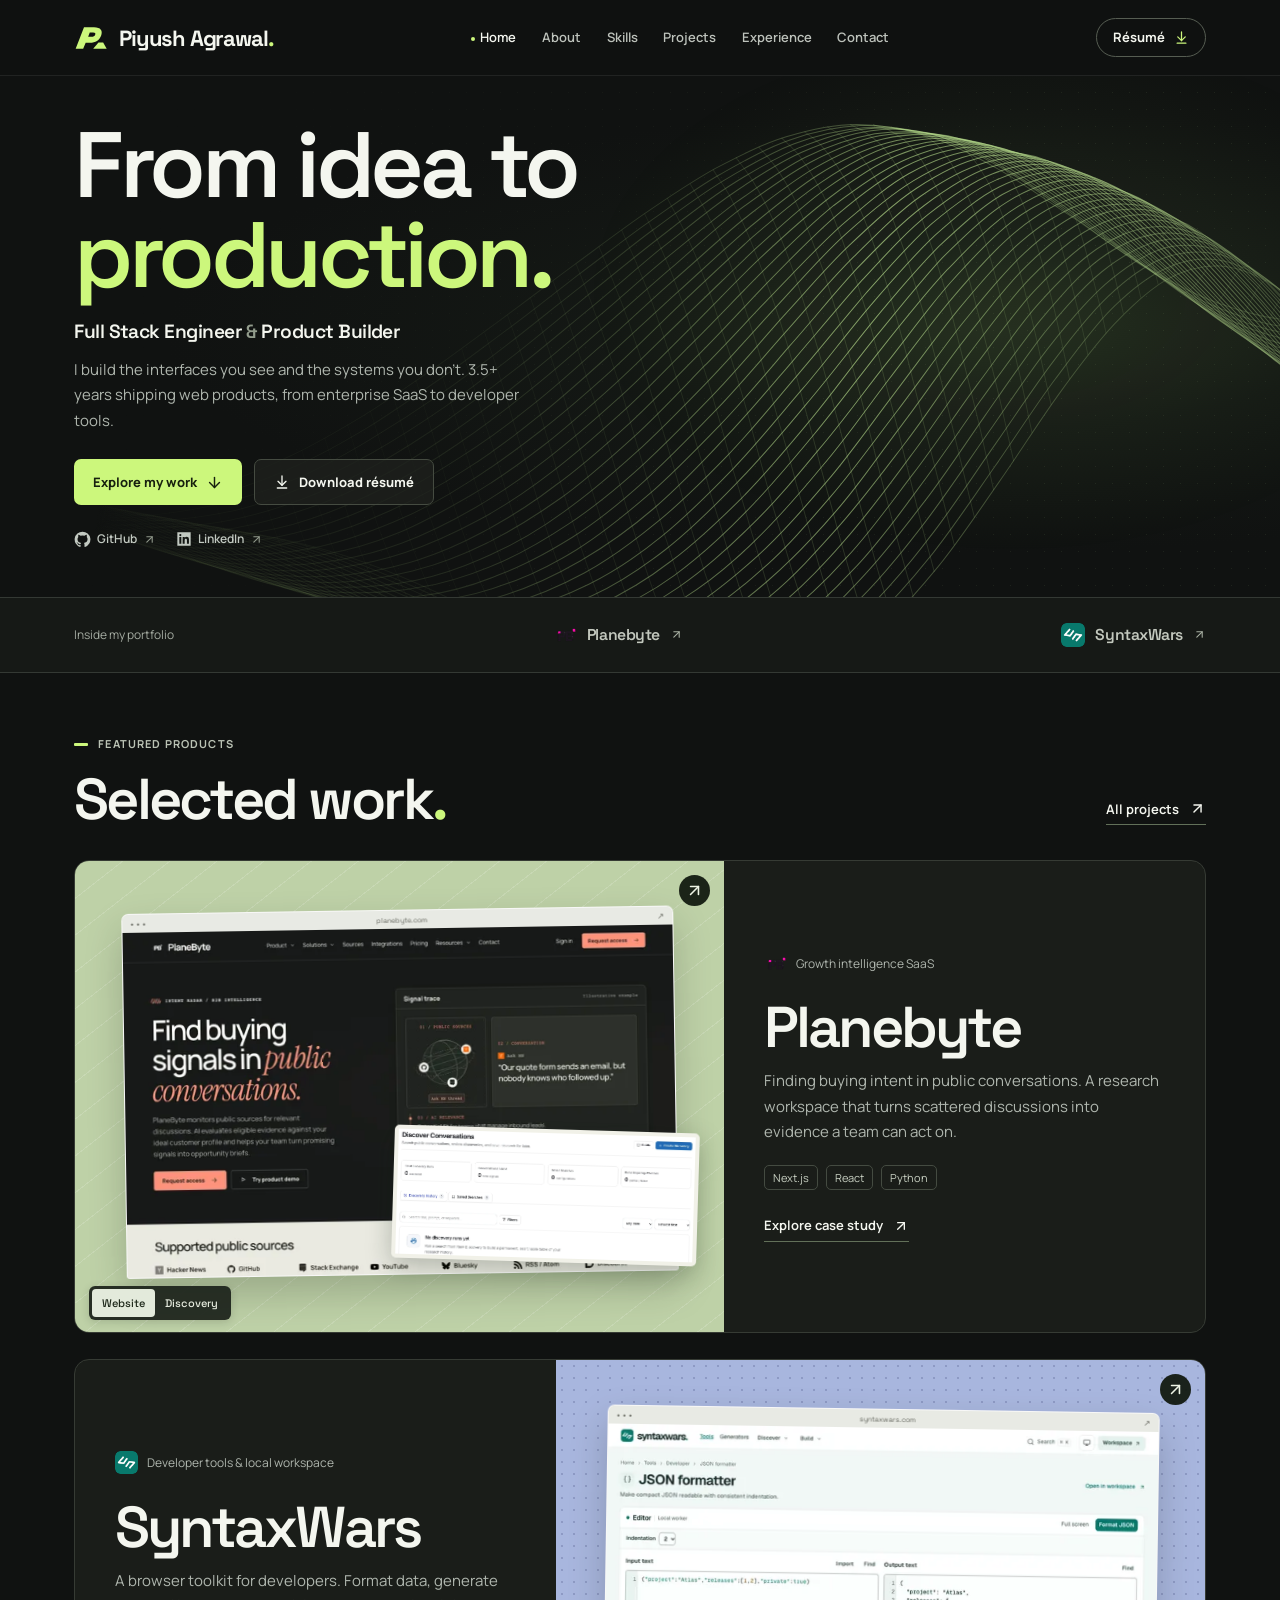
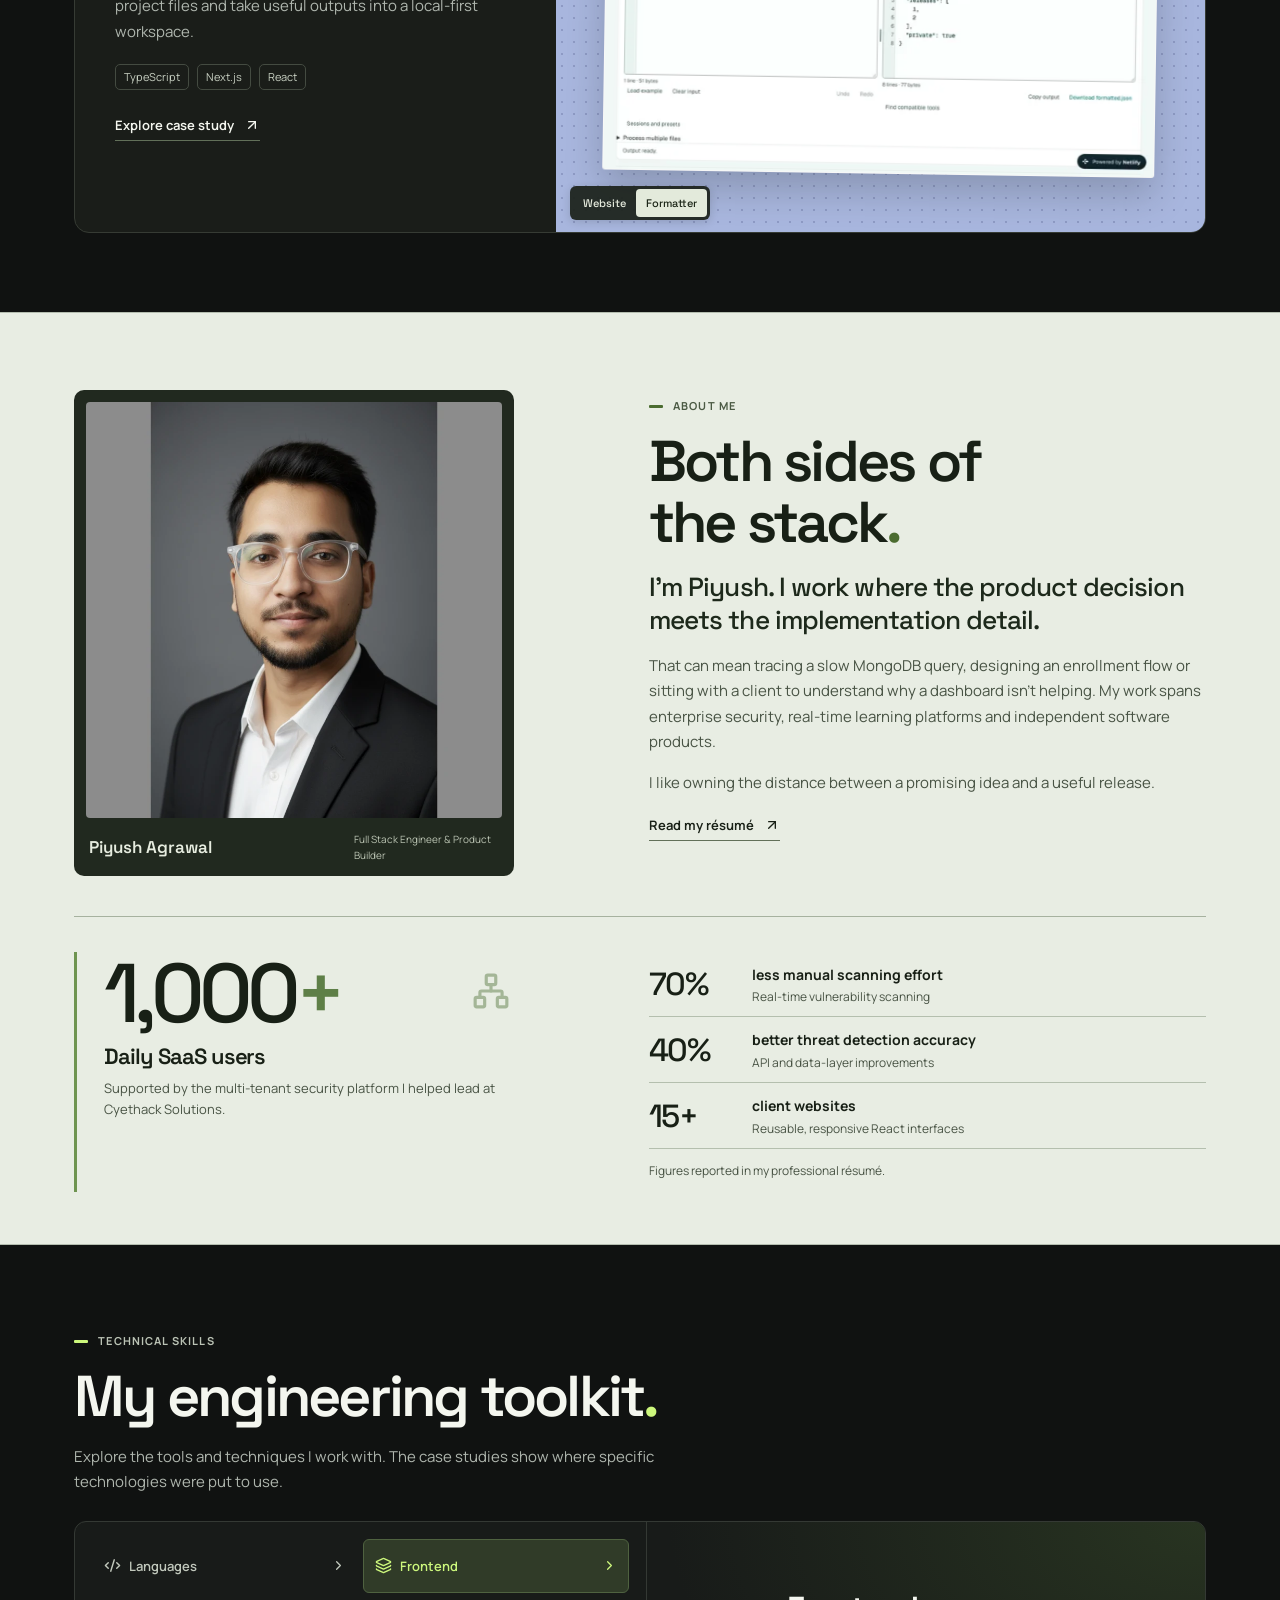
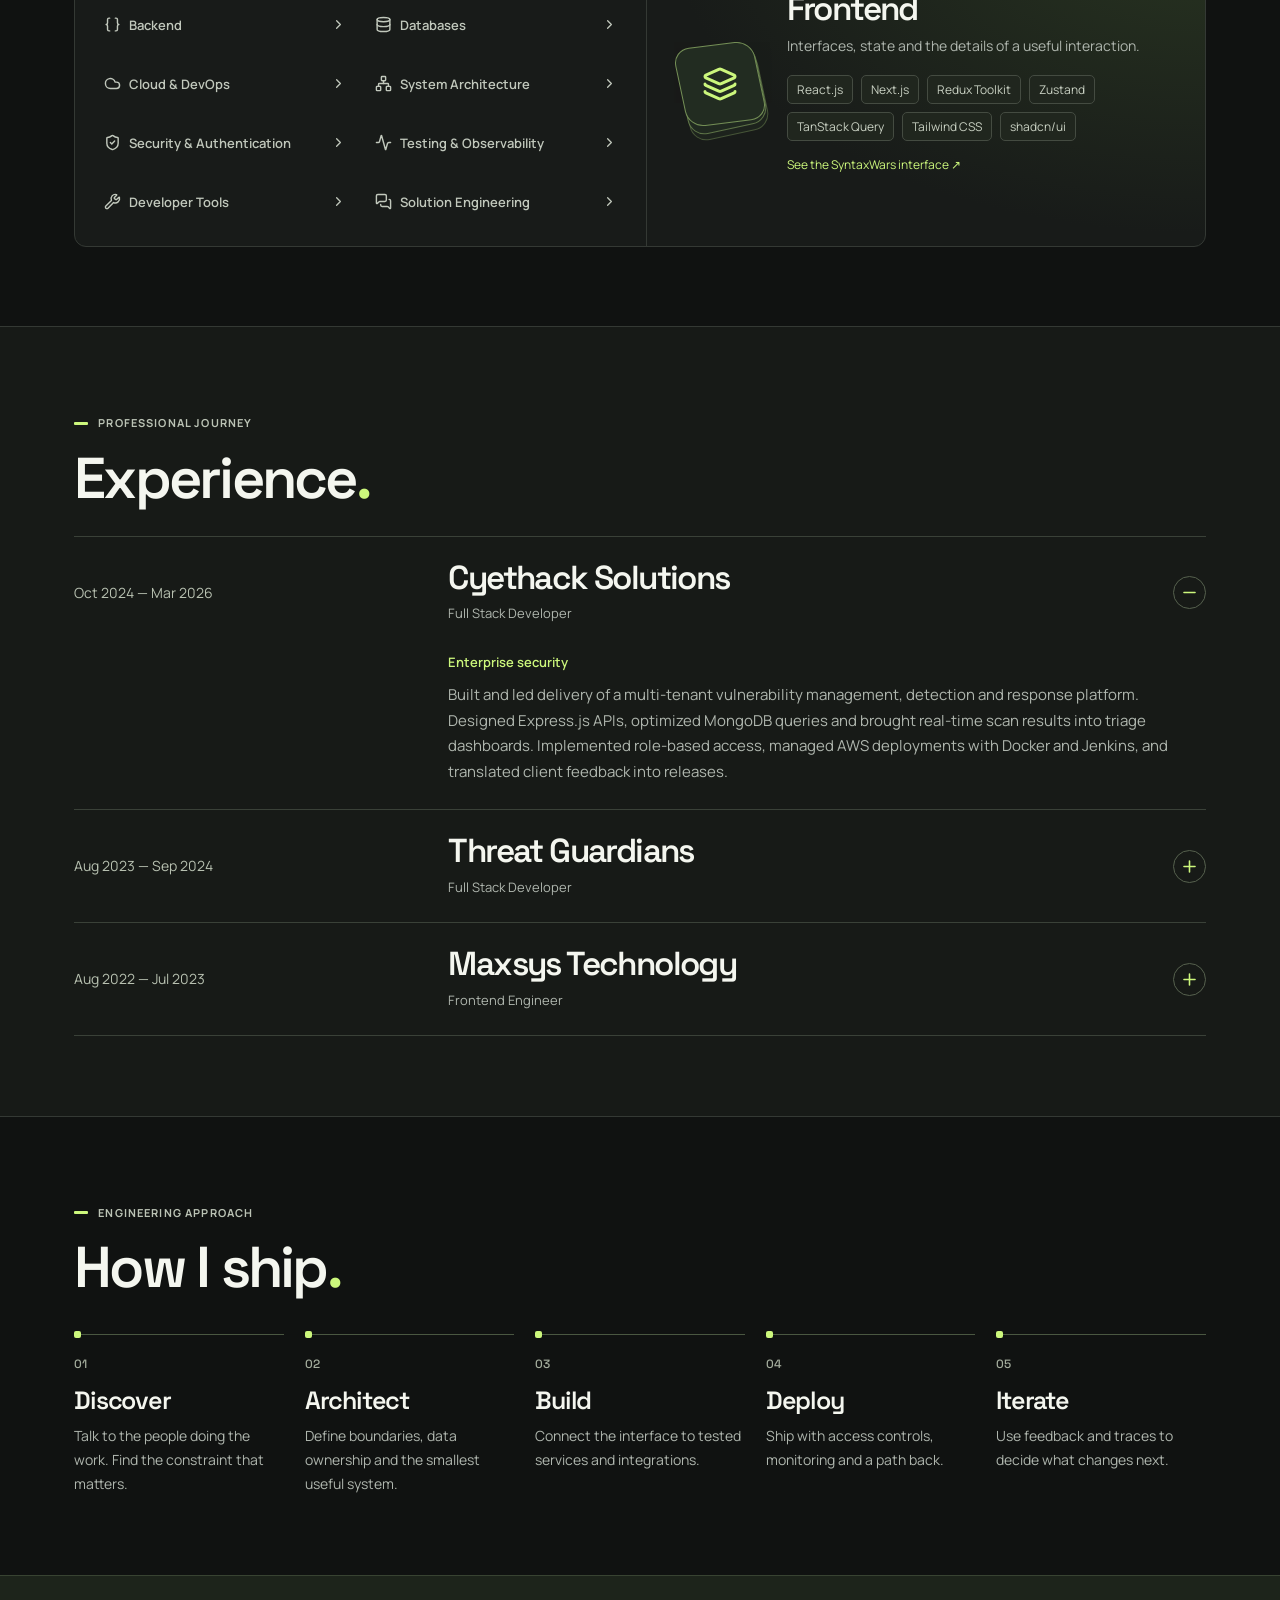
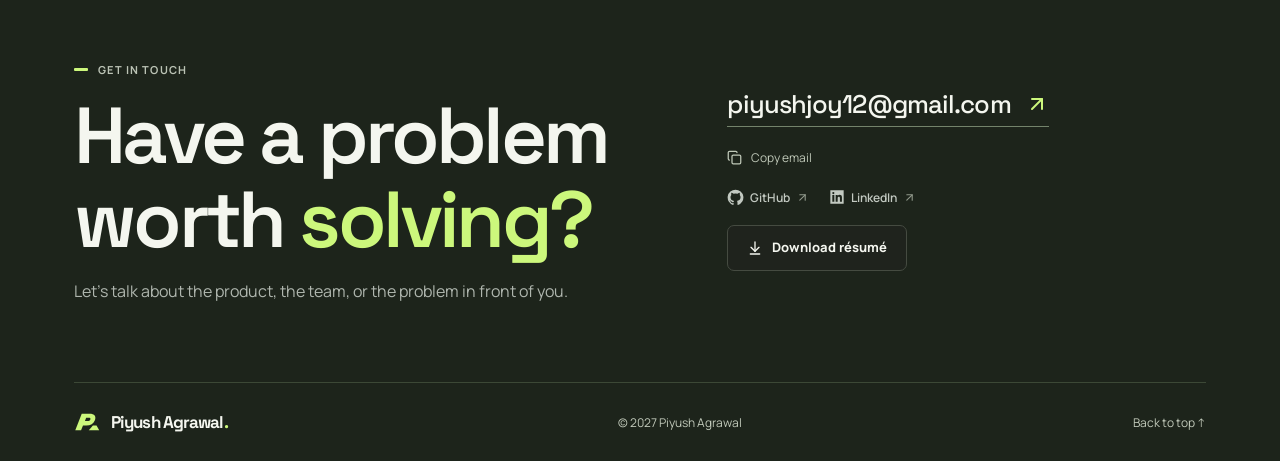
==== commit 3ce4f192: "Publish portfolio from bc142a7f6395851a319494fc5bf50bf85a0f997b" ====
--- a/index.html
+++ b/index.html
@@ -1 +1 @@
-<!DOCTYPE html><html lang="en"><head><meta charSet="utf-8"/><meta name="viewport" content="width=device-width, initial-scale=1"/><link rel="preload" href="/fonts/manrope-latin-wght-normal.woff2" as="font" crossorigin="anonymous" type="font/woff2"/><link rel="preload" href="/fonts/space-grotesk-latin-wght-normal.woff2" as="font" crossorigin="anonymous" type="font/woff2"/><link rel="stylesheet" href="/_next/static/chunks/3q1elik2agrd0.css" data-precedence="next"/><link rel="preload" as="script" fetchPriority="low" href="/_next/static/chunks/0j1we3cwg31qe.js"/><script src="/_next/static/chunks/16d9m7jc71162.js" async=""></script><script src="/_next/static/chunks/39_j1bdzreq0m.js" async=""></script><script src="/_next/static/chunks/turbopack-2u1d16houkiyo.js" async=""></script><script src="/_next/static/chunks/0xubtizs7n94u.js" async=""></script><link rel="preload" href="/fonts/manrope-latin-wght-normal.woff2" as="font" type="font/woff2" crossorigin="anonymous"/><link rel="preload" href="/fonts/space-grotesk-latin-wght-normal.woff2" as="font" type="font/woff2" crossorigin="anonymous"/><meta name="theme-color" content="#101211"/><title>Piyush Agrawal — Full Stack Engineer &amp; Product Builder</title><meta name="description" content="Software products by Piyush Agrawal. Explore Planebyte and SyntaxWars, and 3.5+ years of full-stack engineering experience."/><meta name="robots" content="index, follow"/><link rel="canonical" href="https://piyush-agrawal6.github.io/"/><meta property="og:title" content="Piyush Agrawal — Full Stack Engineer &amp; Product Builder"/><meta property="og:description" content="Software products by Piyush Agrawal. Explore Planebyte and SyntaxWars, and 3.5+ years of full-stack engineering experience."/><meta property="og:url" content="https://piyush-agrawal6.github.io/"/><meta property="og:site_name" content="Piyush Agrawal"/><meta property="og:image" content="https://piyush-agrawal6.github.io/brand/social.jpg"/><meta property="og:image:width" content="1200"/><meta property="og:image:height" content="630"/><meta property="og:image:alt" content="Piyush Agrawal — Full Stack Engineer and Product Builder"/><meta property="og:type" content="website"/><meta name="twitter:card" content="summary_large_image"/><meta name="twitter:title" content="Piyush Agrawal — Full Stack Engineer &amp; Product Builder"/><meta name="twitter:description" content="Software products by Piyush Agrawal. Explore Planebyte and SyntaxWars, and 3.5+ years of full-stack engineering experience."/><meta name="twitter:image" content="https://piyush-agrawal6.github.io/brand/social.jpg"/><link rel="icon" href="/icon.svg?icon.29tchc7aigtrg.svg" sizes="any" type="image/svg+xml"/><script src="/_next/static/chunks/0cz1d0mv5g_q7.js" noModule=""></script></head><body id="top"><div hidden=""><!--$--><!--/$--></div><a class="skip" href="#main">Skip to content</a><header class="topbar"><div class="shell navInner"><a class="brand" href="/" aria-label="Piyush Agrawal home"><svg viewBox="0 0 42 34" aria-hidden="true" class="mark"><path fill="currentColor" d="M2 30 12 4h12c8.2 0 10.8 4.2 8.5 10.2-2.1 5.3-6.5 8.4-13.5 8.4h-5L11 30H2ZM17 15.6h4c2.2 0 3.8-1 4.4-2.6.7-1.8-.1-2.6-2.5-2.6h-4L17 15.6Z"></path><path fill="currentColor" d="m23 30 6.4-7.5H35L39.2 30H23Z"></path></svg><span>Piyush Agrawal<span class="brandDot">.</span></span></a><nav aria-label="Main" id="main-nav" data-open="false"><a href="/#home">Home</a><a href="/#about">About</a><a href="/#skills">Skills</a><a href="/#projects">Projects</a><a href="/#experience">Experience</a><a href="/#contact">Contact</a></nav><a class="navAction" href="/piyush-agrawal-resume.pdf" download="">Résumé <svg xmlns="http://www.w3.org/2000/svg" width="15" height="15" viewBox="0 0 24 24" fill="none" stroke="currentColor" stroke-width="2" stroke-linecap="round" stroke-linejoin="round" class="lucide lucide-arrow-down-to-line" aria-hidden="true"><path d="M12 17V3"></path><path d="m6 11 6 6 6-6"></path><path d="M19 21H5"></path></svg></a><button class="menuToggle" aria-expanded="false" aria-controls="main-nav" aria-label="Open menu"><svg xmlns="http://www.w3.org/2000/svg" width="24" height="24" viewBox="0 0 24 24" fill="none" stroke="currentColor" stroke-width="2" stroke-linecap="round" stroke-linejoin="round" class="lucide lucide-menu" aria-hidden="true"><path d="M4 5h16"></path><path d="M4 12h16"></path><path d="M4 19h16"></path></svg></button></div></header><main id="main"><script type="application/ld+json">{"@context":"https://schema.org","@type":"ProfilePage","url":"https://piyush-agrawal6.github.io","isPartOf":{"@type":"WebSite","name":"Piyush Agrawal","url":"https://piyush-agrawal6.github.io"},"mainEntity":{"@type":"Person","name":"Piyush Agrawal","jobTitle":"Full Stack Engineer & Product Builder","url":"https://piyush-agrawal6.github.io","sameAs":["https://github.com/piyush-agrawal6","https://www.linkedin.com/in/piyush-agrawal-me/"]}}</script><section class="hero" id="home"><div class="heroField" aria-hidden="true"><div class="fieldGrid"></div><div class="fieldLines"><svg class="pocketLines" viewBox="0 0 460 220" preserveAspectRatio="none" focusable="false"><g fill="none" stroke="#bbdb95" stroke-width=".85"><path d="M-50 214 C124 242 157 -32 285 32 S447 122 530 62"></path><path d="M-50 218 C127 246 160 -30 289 35 S447 127 530 65"></path><path d="M-50 222 C130 250 163 -28 293 38 S447 132 530 68"></path><path d="M-50 226 C133 254 166 -26 297 41 S447 137 530 71"></path><path d="M-50 230 C136 258 169 -24 301 44 S447 142 530 74"></path><path d="M-50 234 C139 262 172 -22 305 47 S447 147 530 77"></path><path d="M-50 238 C142 266 175 -20 309 50 S447 152 530 80"></path><path d="M-50 242 C145 270 178 -18 313 53 S447 157 530 83"></path><path d="M-50 246 C148 274 181 -16 317 56 S447 162 530 86"></path><path d="M-50 250 C151 278 184 -14 321 59 S447 167 530 89"></path><path d="M-50 254 C154 282 187 -12 325 62 S447 172 530 92"></path><path d="M-50 258 C157 286 190 -10 329 65 S447 177 530 95"></path><path d="M-50 262 C160 290 193 -8 333 68 S447 182 530 98"></path><path d="M-50 266 C163 294 196 -6 337 71 S447 187 530 101"></path><path d="M-50 270 C166 298 199 -4 341 74 S447 192 530 104"></path><path d="M-50 274 C169 302 202 -2 345 77 S447 197 530 107"></path><path d="M-50 278 C172 306 205 0 349 80 S447 202 530 110"></path><path d="M-50 282 C175 310 208 2 353 83 S447 207 530 113"></path><path d="M-50 286 C178 314 211 4 357 86 S447 212 530 116"></path></g></svg></div><div class="fieldLight"></div></div><div class="shell heroLayout"><div class="heroText"><h1>From idea to<br/><em>production.</em></h1><h2>Full Stack Engineer <span>&amp;</span> Product Builder</h2><p>I build the interfaces you see and the systems you don’t. 3.5+ years shipping web products, from enterprise SaaS to developer tools.</p><div class="actions"><a class="btn primary" href="#projects">Explore my work <svg xmlns="http://www.w3.org/2000/svg" width="17" height="17" viewBox="0 0 24 24" fill="none" stroke="currentColor" stroke-width="2" stroke-linecap="round" stroke-linejoin="round" class="lucide lucide-arrow-down" aria-hidden="true"><path d="M12 5v14"></path><path d="m19 12-7 7-7-7"></path></svg></a><a class="btn outline" href="/piyush-agrawal-resume.pdf" download=""><svg xmlns="http://www.w3.org/2000/svg" width="16" height="16" viewBox="0 0 24 24" fill="none" stroke="currentColor" stroke-width="2" stroke-linecap="round" stroke-linejoin="round" class="lucide lucide-arrow-down-to-line" aria-hidden="true"><path d="M12 17V3"></path><path d="m6 11 6 6 6-6"></path><path d="M19 21H5"></path></svg> Download résumé</a></div><div class="socials"><a class="social" href="https://github.com/piyush-agrawal6"><svg aria-hidden="true" width="17" height="17" viewBox="0 0 24 24" fill="currentColor"><path d="M12 .9a11.1 11.1 0 0 0-3.51 21.63c.56.1.76-.24.76-.54v-2.07c-3.08.67-3.73-1.31-3.73-1.31-.51-1.28-1.24-1.62-1.24-1.62-1.01-.69.08-.68.08-.68 1.12.08 1.7 1.14 1.7 1.14 1 1.69 2.61 1.2 3.25.91.1-.72.39-1.2.71-1.48-2.46-.29-5.05-1.23-5.05-5.49 0-1.21.43-2.2 1.14-2.98-.11-.28-.49-1.41.11-2.94 0 0 .93-.3 3.05 1.14a10.62 10.62 0 0 1 5.55 0c2.12-1.44 3.05-1.14 3.05-1.14.61 1.53.23 2.66.12 2.94.72.78 1.13 1.77 1.13 2.98 0 4.27-2.6 5.2-5.08 5.48.4.35.76 1.03.76 2.07v3.05c0 .3.2.65.77.54A11.1 11.1 0 0 0 12 .9Z"></path></svg>GitHub<svg xmlns="http://www.w3.org/2000/svg" width="13" height="13" viewBox="0 0 24 24" fill="none" stroke="currentColor" stroke-width="2" stroke-linecap="round" stroke-linejoin="round" class="lucide lucide-arrow-up-right" aria-hidden="true"><path d="M7 7h10v10"></path><path d="M7 17 17 7"></path></svg></a><a class="social" href="https://www.linkedin.com/in/piyush-agrawal-me/"><svg aria-hidden="true" width="16" height="16" viewBox="0 0 24 24" fill="currentColor"><path d="M2 2h20v20H2zm3 7v10h3V9zm1.5-4.6a1.65 1.65 0 1 0 0 3.3 1.65 1.65 0 0 0 0-3.3zM10 9v10h3v-5.5c0-2.5 3.4-2.7 3.4 0V19h3v-6.7c0-4.3-4.5-4.5-6.4-2.3V9Z"></path></svg>LinkedIn<svg xmlns="http://www.w3.org/2000/svg" width="13" height="13" viewBox="0 0 24 24" fill="none" stroke="currentColor" stroke-width="2" stroke-linecap="round" stroke-linejoin="round" class="lucide lucide-arrow-up-right" aria-hidden="true"><path d="M7 7h10v10"></path><path d="M7 17 17 7"></path></svg></a></div></div></div></section><div class="companies"><div class="shell companyRow"><span>Inside my portfolio</span><a href="/projects/planebyte/"><img src="/products/planebyte-logo.png" loading="lazy" alt="" width="24" height="24"/>Planebyte<svg xmlns="http://www.w3.org/2000/svg" width="13" height="13" viewBox="0 0 24 24" fill="none" stroke="currentColor" stroke-width="2" stroke-linecap="round" stroke-linejoin="round" class="lucide lucide-arrow-up-right" aria-hidden="true"><path d="M7 7h10v10"></path><path d="M7 17 17 7"></path></svg></a><a href="/projects/syntaxwars/"><img src="/products/syntaxwars-logo.png" loading="lazy" alt="" width="24" height="24"/>SyntaxWars<svg xmlns="http://www.w3.org/2000/svg" width="13" height="13" viewBox="0 0 24 24" fill="none" stroke="currentColor" stroke-width="2" stroke-linecap="round" stroke-linejoin="round" class="lucide lucide-arrow-up-right" aria-hidden="true"><path d="M7 7h10v10"></path><path d="M7 17 17 7"></path></svg></a></div></div><section class="shell section" id="projects"><div class="sectionHead"><div><div class="label"><span></span>Featured products</div><h2>Selected work<span>.</span></h2></div><a class="textLink" href="/projects/">All projects <svg xmlns="http://www.w3.org/2000/svg" width="17" height="17" viewBox="0 0 24 24" fill="none" stroke="currentColor" stroke-width="2" stroke-linecap="round" stroke-linejoin="round" class="lucide lucide-arrow-up-right" aria-hidden="true"><path d="M7 7h10v10"></path><path d="M7 17 17 7"></path></svg></a></div><div class="showcases"><article class="showcase project-planebyte"><div class="productStage stage-planebyte interactiveStage"><div class="stagePattern"></div><div class="window"><div class="chrome"><span>● ● ●</span><small>planebyte.com</small><span>↗</span></div><img src="/products/planebyte-home.webp" srcSet="/products/planebyte-home-small.webp 700w, /products/planebyte-home.webp 1400w" sizes="(max-width:720px) 90vw, 51vw" width="1400" height="880" loading="lazy" alt="Planebyte public website"/></div><div class="floatScreen"><img src="/products/planebyte-discovery.webp" alt="Discovery workspace preview" width="1168" height="490" loading="lazy"/></div><div class="screenSwitch" aria-label="Planebyte preview"><button aria-pressed="true">Website</button><button aria-pressed="false">Discovery</button></div><a class="stageLink" href="/projects/planebyte/" aria-label="Read Planebyte case study"><svg xmlns="http://www.w3.org/2000/svg" width="19" height="19" viewBox="0 0 24 24" fill="none" stroke="currentColor" stroke-width="2" stroke-linecap="round" stroke-linejoin="round" class="lucide lucide-arrow-up-right" aria-hidden="true"><path d="M7 7h10v10"></path><path d="M7 17 17 7"></path></svg></a></div><div class="projectInfo"><div class="productIdentity"><img src="/products/planebyte-logo.png" alt="" width="26" height="26" loading="lazy"/>Growth intelligence SaaS</div><h3><a href="/projects/planebyte/">Planebyte</a></h3><p>Finding buying intent in public conversations. A research workspace that turns scattered discussions into evidence a team can act on.</p><div class="tags"><span>Next.js</span><span>React</span><span>Python</span></div><a class="textLink" href="/projects/planebyte/">Explore case study <svg xmlns="http://www.w3.org/2000/svg" width="16" height="16" viewBox="0 0 24 24" fill="none" stroke="currentColor" stroke-width="2" stroke-linecap="round" stroke-linejoin="round" class="lucide lucide-arrow-up-right" aria-hidden="true"><path d="M7 7h10v10"></path><path d="M7 17 17 7"></path></svg></a></div></article><article class="showcase project-syntaxwars"><div class="productStage stage-syntaxwars interactiveStage"><div class="stagePattern"></div><div class="window"><div class="chrome"><span>● ● ●</span><small>syntaxwars.com</small><span>↗</span></div><img src="/products/syntaxwars-tool.webp" srcSet="/products/syntaxwars-tool-small.webp 700w, /products/syntaxwars-tool.webp 1400w" sizes="(max-width:720px) 90vw, 51vw" width="1400" height="880" loading="lazy" alt="SyntaxWars JSON formatter"/></div><div class="screenSwitch" aria-label="SyntaxWars preview"><button aria-pressed="false">Website</button><button aria-pressed="true">Formatter</button></div><a class="stageLink" href="/projects/syntaxwars/" aria-label="Read SyntaxWars case study"><svg xmlns="http://www.w3.org/2000/svg" width="19" height="19" viewBox="0 0 24 24" fill="none" stroke="currentColor" stroke-width="2" stroke-linecap="round" stroke-linejoin="round" class="lucide lucide-arrow-up-right" aria-hidden="true"><path d="M7 7h10v10"></path><path d="M7 17 17 7"></path></svg></a></div><div class="projectInfo"><div class="productIdentity"><img src="/products/syntaxwars-logo.png" alt="" width="26" height="26" loading="lazy"/>Developer tools &amp; local workspace</div><h3><a href="/projects/syntaxwars/">SyntaxWars</a></h3><p>A browser toolkit for developers. Format data, generate project files and take useful outputs into a local-first workspace.</p><div class="tags"><span>TypeScript</span><span>Next.js</span><span>React</span></div><a class="textLink" href="/projects/syntaxwars/">Explore case study <svg xmlns="http://www.w3.org/2000/svg" width="16" height="16" viewBox="0 0 24 24" fill="none" stroke="currentColor" stroke-width="2" stroke-linecap="round" stroke-linejoin="round" class="lucide lucide-arrow-up-right" aria-hidden="true"><path d="M7 7h10v10"></path><path d="M7 17 17 7"></path></svg></a></div></article></div></section><section class="aboutBand" id="about"><div class="shell about"><figure class="portrait"><img src="/brand/portrait.webp" width="800" height="800" loading="lazy" alt="Piyush Agrawal"/><figcaption><strong>Piyush Agrawal</strong><span>Full Stack Engineer &amp; Product Builder</span></figcaption></figure><div class="aboutCopy"><div class="label"><span></span>About me</div><h2>Both sides of<br/>the stack<span>.</span></h2><p class="lead">I’m Piyush. I work where the product decision meets the implementation detail.</p><p>That can mean tracing a slow MongoDB query, designing an enrollment flow or sitting with a client to understand why a dashboard isn’t helping. My work spans enterprise security, real-time learning platforms and independent software products.</p><p>I like owning the distance between a promising idea and a useful release.</p><a class="textLink" href="/resume/">Read my résumé <svg xmlns="http://www.w3.org/2000/svg" width="16" height="16" viewBox="0 0 24 24" fill="none" stroke="currentColor" stroke-width="2" stroke-linecap="round" stroke-linejoin="round" class="lucide lucide-arrow-up-right" aria-hidden="true"><path d="M7 7h10v10"></path><path d="M7 17 17 7"></path></svg></a></div></div><div class="shell impact"><div class="impactMain"><svg xmlns="http://www.w3.org/2000/svg" width="24" height="24" viewBox="0 0 24 24" fill="none" stroke="currentColor" stroke-width="2" stroke-linecap="round" stroke-linejoin="round" class="lucide lucide-network" aria-hidden="true"><rect x="16" y="16" width="6" height="6" rx="1"></rect><rect x="2" y="16" width="6" height="6" rx="1"></rect><rect x="9" y="2" width="6" height="6" rx="1"></rect><path d="M5 16v-3a1 1 0 0 1 1-1h12a1 1 0 0 1 1 1v3"></path><path d="M12 12V8"></path></svg><strong>1,000<span>+</span></strong><h3>Daily SaaS users</h3><p>Supported by the multi-tenant security platform I helped lead at Cyethack Solutions.</p></div><div class="impactLines"><div><strong>70%</strong><div><b>less manual scanning effort</b><small>Real-time vulnerability scanning</small></div></div><div><strong>40%</strong><div><b>better threat detection accuracy</b><small>API and data-layer improvements</small></div></div><div><strong>15+</strong><div><b>client websites</b><small>Reusable, responsive React interfaces</small></div></div><p class="caption">Figures reported in my professional résumé.</p></div></div></section><section class="shell section" id="skills"><div class="sectionHead"><div><div class="label"><span></span>Technical skills</div><h2>My engineering toolkit<span>.</span></h2></div></div><p class="sectionIntro">Explore the tools and techniques I work with. The case studies show where specific technologies were put to use.</p><div class="skillsExplorer"><div class="domainList" aria-label="Engineering domains"><button aria-pressed="false" aria-controls="skill-view"><svg xmlns="http://www.w3.org/2000/svg" width="17" height="17" viewBox="0 0 24 24" fill="none" stroke="currentColor" stroke-width="2" stroke-linecap="round" stroke-linejoin="round" class="lucide lucide-code-xml lucide-code-2" aria-hidden="true"><path d="m18 16 4-4-4-4"></path><path d="m6 8-4 4 4 4"></path><path d="m14.5 4-5 16"></path></svg>Languages<svg xmlns="http://www.w3.org/2000/svg" width="15" height="15" viewBox="0 0 24 24" fill="none" stroke="currentColor" stroke-width="2" stroke-linecap="round" stroke-linejoin="round" class="lucide lucide-chevron-right" aria-hidden="true"><path d="m9 18 6-6-6-6"></path></svg></button><button aria-pressed="true" aria-controls="skill-view"><svg xmlns="http://www.w3.org/2000/svg" width="17" height="17" viewBox="0 0 24 24" fill="none" stroke="currentColor" stroke-width="2" stroke-linecap="round" stroke-linejoin="round" class="lucide lucide-layers lucide-layers-3" aria-hidden="true"><path d="M12.83 2.18a2 2 0 0 0-1.66 0L2.6 6.08a1 1 0 0 0 0 1.83l8.58 3.91a2 2 0 0 0 1.66 0l8.58-3.9a1 1 0 0 0 0-1.83z"></path><path d="M2 12a1 1 0 0 0 .58.91l8.6 3.91a2 2 0 0 0 1.65 0l8.58-3.9A1 1 0 0 0 22 12"></path><path d="M2 17a1 1 0 0 0 .58.91l8.6 3.91a2 2 0 0 0 1.65 0l8.58-3.9A1 1 0 0 0 22 17"></path></svg>Frontend<svg xmlns="http://www.w3.org/2000/svg" width="15" height="15" viewBox="0 0 24 24" fill="none" stroke="currentColor" stroke-width="2" stroke-linecap="round" stroke-linejoin="round" class="lucide lucide-chevron-right" aria-hidden="true"><path d="m9 18 6-6-6-6"></path></svg></button><button aria-pressed="false" aria-controls="skill-view"><svg xmlns="http://www.w3.org/2000/svg" width="17" height="17" viewBox="0 0 24 24" fill="none" stroke="currentColor" stroke-width="2" stroke-linecap="round" stroke-linejoin="round" class="lucide lucide-braces lucide-curly-braces" aria-hidden="true"><path d="M8 3H7a2 2 0 0 0-2 2v5a2 2 0 0 1-2 2 2 2 0 0 1 2 2v5c0 1.1.9 2 2 2h1"></path><path d="M16 21h1a2 2 0 0 0 2-2v-5c0-1.1.9-2 2-2a2 2 0 0 1-2-2V5a2 2 0 0 0-2-2h-1"></path></svg>Backend<svg xmlns="http://www.w3.org/2000/svg" width="15" height="15" viewBox="0 0 24 24" fill="none" stroke="currentColor" stroke-width="2" stroke-linecap="round" stroke-linejoin="round" class="lucide lucide-chevron-right" aria-hidden="true"><path d="m9 18 6-6-6-6"></path></svg></button><button aria-pressed="false" aria-controls="skill-view"><svg xmlns="http://www.w3.org/2000/svg" width="17" height="17" viewBox="0 0 24 24" fill="none" stroke="currentColor" stroke-width="2" stroke-linecap="round" stroke-linejoin="round" class="lucide lucide-database" aria-hidden="true"><ellipse cx="12" cy="5" rx="9" ry="3"></ellipse><path d="M3 5V19A9 3 0 0 0 21 19V5"></path><path d="M3 12A9 3 0 0 0 21 12"></path></svg>Databases<svg xmlns="http://www.w3.org/2000/svg" width="15" height="15" viewBox="0 0 24 24" fill="none" stroke="currentColor" stroke-width="2" stroke-linecap="round" stroke-linejoin="round" class="lucide lucide-chevron-right" aria-hidden="true"><path d="m9 18 6-6-6-6"></path></svg></button><button aria-pressed="false" aria-controls="skill-view"><svg xmlns="http://www.w3.org/2000/svg" width="17" height="17" viewBox="0 0 24 24" fill="none" stroke="currentColor" stroke-width="2" stroke-linecap="round" stroke-linejoin="round" class="lucide lucide-cloud" aria-hidden="true"><path d="M17.5 19H9a7 7 0 1 1 6.71-9h1.79a4.5 4.5 0 1 1 0 9Z"></path></svg>Cloud &amp; DevOps<svg xmlns="http://www.w3.org/2000/svg" width="15" height="15" viewBox="0 0 24 24" fill="none" stroke="currentColor" stroke-width="2" stroke-linecap="round" stroke-linejoin="round" class="lucide lucide-chevron-right" aria-hidden="true"><path d="m9 18 6-6-6-6"></path></svg></button><button aria-pressed="false" aria-controls="skill-view"><svg xmlns="http://www.w3.org/2000/svg" width="17" height="17" viewBox="0 0 24 24" fill="none" stroke="currentColor" stroke-width="2" stroke-linecap="round" stroke-linejoin="round" class="lucide lucide-network" aria-hidden="true"><rect x="16" y="16" width="6" height="6" rx="1"></rect><rect x="2" y="16" width="6" height="6" rx="1"></rect><rect x="9" y="2" width="6" height="6" rx="1"></rect><path d="M5 16v-3a1 1 0 0 1 1-1h12a1 1 0 0 1 1 1v3"></path><path d="M12 12V8"></path></svg>System Architecture<svg xmlns="http://www.w3.org/2000/svg" width="15" height="15" viewBox="0 0 24 24" fill="none" stroke="currentColor" stroke-width="2" stroke-linecap="round" stroke-linejoin="round" class="lucide lucide-chevron-right" aria-hidden="true"><path d="m9 18 6-6-6-6"></path></svg></button><button aria-pressed="false" aria-controls="skill-view"><svg xmlns="http://www.w3.org/2000/svg" width="17" height="17" viewBox="0 0 24 24" fill="none" stroke="currentColor" stroke-width="2" stroke-linecap="round" stroke-linejoin="round" class="lucide lucide-shield-check" aria-hidden="true"><path d="M20 13c0 5-3.5 7.5-7.66 8.95a1 1 0 0 1-.67-.01C7.5 20.5 4 18 4 13V6a1 1 0 0 1 1-1c2 0 4.5-1.2 6.24-2.72a1.17 1.17 0 0 1 1.52 0C14.51 3.81 17 5 19 5a1 1 0 0 1 1 1z"></path><path d="m9 12 2 2 4-4"></path></svg>Security &amp; Authentication<svg xmlns="http://www.w3.org/2000/svg" width="15" height="15" viewBox="0 0 24 24" fill="none" stroke="currentColor" stroke-width="2" stroke-linecap="round" stroke-linejoin="round" class="lucide lucide-chevron-right" aria-hidden="true"><path d="m9 18 6-6-6-6"></path></svg></button><button aria-pressed="false" aria-controls="skill-view"><svg xmlns="http://www.w3.org/2000/svg" width="17" height="17" viewBox="0 0 24 24" fill="none" stroke="currentColor" stroke-width="2" stroke-linecap="round" stroke-linejoin="round" class="lucide lucide-activity" aria-hidden="true"><path d="M22 12h-2.48a2 2 0 0 0-1.93 1.46l-2.35 8.36a.25.25 0 0 1-.48 0L9.24 2.18a.25.25 0 0 0-.48 0l-2.35 8.36A2 2 0 0 1 4.49 12H2"></path></svg>Testing &amp; Observability<svg xmlns="http://www.w3.org/2000/svg" width="15" height="15" viewBox="0 0 24 24" fill="none" stroke="currentColor" stroke-width="2" stroke-linecap="round" stroke-linejoin="round" class="lucide lucide-chevron-right" aria-hidden="true"><path d="m9 18 6-6-6-6"></path></svg></button><button aria-pressed="false" aria-controls="skill-view"><svg xmlns="http://www.w3.org/2000/svg" width="17" height="17" viewBox="0 0 24 24" fill="none" stroke="currentColor" stroke-width="2" stroke-linecap="round" stroke-linejoin="round" class="lucide lucide-wrench" aria-hidden="true"><path d="M14.7 6.3a1 1 0 0 0 0 1.4l1.6 1.6a1 1 0 0 0 1.4 0l3.106-3.105c.32-.322.863-.22.983.218a6 6 0 0 1-8.259 7.057l-7.91 7.91a1 1 0 0 1-2.999-3l7.91-7.91a6 6 0 0 1 7.057-8.259c.438.12.54.662.219.984z"></path></svg>Developer Tools<svg xmlns="http://www.w3.org/2000/svg" width="15" height="15" viewBox="0 0 24 24" fill="none" stroke="currentColor" stroke-width="2" stroke-linecap="round" stroke-linejoin="round" class="lucide lucide-chevron-right" aria-hidden="true"><path d="m9 18 6-6-6-6"></path></svg></button><button aria-pressed="false" aria-controls="skill-view"><svg xmlns="http://www.w3.org/2000/svg" width="17" height="17" viewBox="0 0 24 24" fill="none" stroke="currentColor" stroke-width="2" stroke-linecap="round" stroke-linejoin="round" class="lucide lucide-messages-square" aria-hidden="true"><path d="M16 10a2 2 0 0 1-2 2H6.828a2 2 0 0 0-1.414.586l-2.202 2.202A.71.71 0 0 1 2 14.286V4a2 2 0 0 1 2-2h10a2 2 0 0 1 2 2z"></path><path d="M20 9a2 2 0 0 1 2 2v10.286a.71.71 0 0 1-1.212.502l-2.202-2.202A2 2 0 0 0 17.172 19H10a2 2 0 0 1-2-2v-1"></path></svg>Solution Engineering<svg xmlns="http://www.w3.org/2000/svg" width="15" height="15" viewBox="0 0 24 24" fill="none" stroke="currentColor" stroke-width="2" stroke-linecap="round" stroke-linejoin="round" class="lucide lucide-chevron-right" aria-hidden="true"><path d="m9 18 6-6-6-6"></path></svg></button></div><div class="skillView" id="skill-view" aria-live="polite"><div class="domainArt" aria-hidden="true"><i></i><i></i><i></i><svg xmlns="http://www.w3.org/2000/svg" width="52" height="52" viewBox="0 0 24 24" fill="none" stroke="currentColor" stroke-width="2" stroke-linecap="round" stroke-linejoin="round" class="lucide lucide-layers lucide-layers-3" aria-hidden="true"><path d="M12.83 2.18a2 2 0 0 0-1.66 0L2.6 6.08a1 1 0 0 0 0 1.83l8.58 3.91a2 2 0 0 0 1.66 0l8.58-3.9a1 1 0 0 0 0-1.83z"></path><path d="M2 12a1 1 0 0 0 .58.91l8.6 3.91a2 2 0 0 0 1.65 0l8.58-3.9A1 1 0 0 0 22 12"></path><path d="M2 17a1 1 0 0 0 .58.91l8.6 3.91a2 2 0 0 0 1.65 0l8.58-3.9A1 1 0 0 0 22 17"></path></svg></div><div class="skillsBody"><h3>Frontend</h3><p>Interfaces, state and the details of a useful interaction.</p><ul class="chips"><li>React.js</li><li>Next.js</li><li>Redux Toolkit</li><li>Zustand</li><li>TanStack Query</li><li>Tailwind CSS</li><li>shadcn/ui</li></ul><a class="skillEvidence" href="/projects/syntaxwars/">See the SyntaxWars interface ↗</a></div></div><noscript><dl><div><dt>Languages</dt><dd>JavaScript, TypeScript, Python, SQL</dd></div><div><dt>Frontend</dt><dd>React.js, Next.js, Redux Toolkit, Zustand, TanStack Query, Tailwind CSS, shadcn/ui</dd></div><div><dt>Backend</dt><dd>Node.js, Express.js, NestJS, FastAPI, REST APIs, GraphQL, WebSockets, Webhooks</dd></div><div><dt>Databases</dt><dd>MongoDB, PostgreSQL, Redis, Prisma, Mongoose, pgvector</dd></div><div><dt>Cloud &amp; DevOps</dt><dd>AWS, Docker, Kubernetes, Terraform, CI/CD, Linux, Nginx</dd></div><div><dt>System Architecture</dt><dd>System Design (HLD &amp; LLD), Microservices, Distributed Systems, Event-Driven Architecture, Multi-Tenant SaaS, Message Queues</dd></div><div><dt>Security &amp; Authentication</dt><dd>OAuth 2.0, JWT, SSO, RBAC, OWASP</dd></div><div><dt>Testing &amp; Observability</dt><dd>Jest, Vitest, Playwright, Pytest, Postman, Sentry, OpenTelemetry, Langfuse</dd></div><div><dt>Developer Tools</dt><dd>Git, GitHub, Claude Code, OpenAI Codex, Cursor</dd></div><div><dt>Solution Engineering</dt><dd>Technical Discovery, Enterprise Integration, Rapid Prototyping, Workflow Automation, Stakeholder Management</dd></div></dl></noscript></div></section><section id="experience" class="experienceBand"><div class="shell section"><div class="label"><span></span>Professional journey</div><h2>Experience<span>.</span></h2><div class="jobs"><details open=""><summary><div class="jobYear">Oct 2024 — Mar 2026</div><div class="jobTitle"><h3>Cyethack Solutions</h3><span>Full Stack Developer</span></div><span class="jobToggle"><svg xmlns="http://www.w3.org/2000/svg" width="19" height="19" viewBox="0 0 24 24" fill="none" stroke="currentColor" stroke-width="2" stroke-linecap="round" stroke-linejoin="round" class="lucide lucide-plus" aria-hidden="true"><path d="M5 12h14"></path><path d="M12 5v14"></path></svg><svg xmlns="http://www.w3.org/2000/svg" width="19" height="19" viewBox="0 0 24 24" fill="none" stroke="currentColor" stroke-width="2" stroke-linecap="round" stroke-linejoin="round" class="lucide lucide-minus" aria-hidden="true"><path d="M5 12h14"></path></svg></span></summary><div class="jobText"><span>Enterprise security</span><p>Built and led delivery of a multi-tenant vulnerability management, detection and response platform.<!-- --> <!-- -->Designed Express.js APIs, optimized MongoDB queries and brought real-time scan results into triage dashboards. Implemented role-based access, managed AWS deployments with Docker and Jenkins, and translated client feedback into releases.</p></div></details><details><summary><div class="jobYear">Aug 2023 — Sep 2024</div><div class="jobTitle"><h3>Threat Guardians</h3><span>Full Stack Developer</span></div><span class="jobToggle"><svg xmlns="http://www.w3.org/2000/svg" width="19" height="19" viewBox="0 0 24 24" fill="none" stroke="currentColor" stroke-width="2" stroke-linecap="round" stroke-linejoin="round" class="lucide lucide-plus" aria-hidden="true"><path d="M5 12h14"></path><path d="M12 5v14"></path></svg><svg xmlns="http://www.w3.org/2000/svg" width="19" height="19" viewBox="0 0 24 24" fill="none" stroke="currentColor" stroke-width="2" stroke-linecap="round" stroke-linejoin="round" class="lucide lucide-minus" aria-hidden="true"><path d="M5 12h14"></path></svg></span></summary><div class="jobText"><span>Real-time learning</span><p>Led a five-member team delivering a learning platform connected to a cloud-based cyber range.<!-- --> <!-- -->Combined Node.js, Firebase and Socket.io for notifications. Integrated Stripe and role-based enrollment, built administration workflows and mentored cloud interns.</p></div></details><details><summary><div class="jobYear">Aug 2022 — Jul 2023</div><div class="jobTitle"><h3>Maxsys Technology</h3><span>Frontend Engineer</span></div><span class="jobToggle"><svg xmlns="http://www.w3.org/2000/svg" width="19" height="19" viewBox="0 0 24 24" fill="none" stroke="currentColor" stroke-width="2" stroke-linecap="round" stroke-linejoin="round" class="lucide lucide-plus" aria-hidden="true"><path d="M5 12h14"></path><path d="M12 5v14"></path></svg><svg xmlns="http://www.w3.org/2000/svg" width="19" height="19" viewBox="0 0 24 24" fill="none" stroke="currentColor" stroke-width="2" stroke-linecap="round" stroke-linejoin="round" class="lucide lucide-minus" aria-hidden="true"><path d="M5 12h14"></path></svg></span></summary><div class="jobText"><span>Frontend engineering</span><p>Modernized client websites with responsive React interfaces and reusable components.<!-- --> <!-- -->Led a four-person modernization team and worked with UX designers on legacy interfaces. Standardized Redux state management and tuned Webpack and Babel to reduce initial load time.</p></div></details></div></div></section><section class="shell section approach"><div class="label"><span></span>Engineering approach</div><h2>How I ship<span>.</span></h2><ol><li><span>0<!-- -->1</span><h3>Discover</h3><p>Talk to the people doing the work. Find the constraint that matters.</p></li><li><span>0<!-- -->2</span><h3>Architect</h3><p>Define boundaries, data ownership and the smallest useful system.</p></li><li><span>0<!-- -->3</span><h3>Build</h3><p>Connect the interface to tested services and integrations.</p></li><li><span>0<!-- -->4</span><h3>Deploy</h3><p>Ship with access controls, monitoring and a path back.</p></li><li><span>0<!-- -->5</span><h3>Iterate</h3><p>Use feedback and traces to decide what changes next.</p></li></ol></section><!--$--><!--/$--></main><footer id="contact"><div class="shell"><div class="contactMain"><div><div class="label"><span></span>Get in touch</div><h2>Have a problem<br/>worth <em>solving?</em></h2><p>Let’s talk about the product, the team, or the problem in front of you.</p></div><div class="contactRight"><a class="contactMail" href="mailto:piyushjoy12@gmail.com">piyushjoy12@gmail.com<svg xmlns="http://www.w3.org/2000/svg" width="24" height="24" viewBox="0 0 24 24" fill="none" stroke="currentColor" stroke-width="2" stroke-linecap="round" stroke-linejoin="round" class="lucide lucide-arrow-up-right" aria-hidden="true"><path d="M7 7h10v10"></path><path d="M7 17 17 7"></path></svg></a><button class="copy smallLink"><svg xmlns="http://www.w3.org/2000/svg" width="15" height="15" viewBox="0 0 24 24" fill="none" stroke="currentColor" stroke-width="2" stroke-linecap="round" stroke-linejoin="round" class="lucide lucide-copy" aria-hidden="true"><rect width="14" height="14" x="8" y="8" rx="2" ry="2"></rect><path d="M4 16c-1.1 0-2-.9-2-2V4c0-1.1.9-2 2-2h10c1.1 0 2 .9 2 2"></path></svg><span aria-live="polite">Copy email</span></button><div class="socials"><a class="social" href="https://github.com/piyush-agrawal6"><svg aria-hidden="true" width="17" height="17" viewBox="0 0 24 24" fill="currentColor"><path d="M12 .9a11.1 11.1 0 0 0-3.51 21.63c.56.1.76-.24.76-.54v-2.07c-3.08.67-3.73-1.31-3.73-1.31-.51-1.28-1.24-1.62-1.24-1.62-1.01-.69.08-.68.08-.68 1.12.08 1.7 1.14 1.7 1.14 1 1.69 2.61 1.2 3.25.91.1-.72.39-1.2.71-1.48-2.46-.29-5.05-1.23-5.05-5.49 0-1.21.43-2.2 1.14-2.98-.11-.28-.49-1.41.11-2.94 0 0 .93-.3 3.05 1.14a10.62 10.62 0 0 1 5.55 0c2.12-1.44 3.05-1.14 3.05-1.14.61 1.53.23 2.66.12 2.94.72.78 1.13 1.77 1.13 2.98 0 4.27-2.6 5.2-5.08 5.48.4.35.76 1.03.76 2.07v3.05c0 .3.2.65.77.54A11.1 11.1 0 0 0 12 .9Z"></path></svg>GitHub<svg xmlns="http://www.w3.org/2000/svg" width="13" height="13" viewBox="0 0 24 24" fill="none" stroke="currentColor" stroke-width="2" stroke-linecap="round" stroke-linejoin="round" class="lucide lucide-arrow-up-right" aria-hidden="true"><path d="M7 7h10v10"></path><path d="M7 17 17 7"></path></svg></a><a class="social" href="https://www.linkedin.com/in/piyush-agrawal-me/"><svg aria-hidden="true" width="16" height="16" viewBox="0 0 24 24" fill="currentColor"><path d="M2 2h20v20H2zm3 7v10h3V9zm1.5-4.6a1.65 1.65 0 1 0 0 3.3 1.65 1.65 0 0 0 0-3.3zM10 9v10h3v-5.5c0-2.5 3.4-2.7 3.4 0V19h3v-6.7c0-4.3-4.5-4.5-6.4-2.3V9Z"></path></svg>LinkedIn<svg xmlns="http://www.w3.org/2000/svg" width="13" height="13" viewBox="0 0 24 24" fill="none" stroke="currentColor" stroke-width="2" stroke-linecap="round" stroke-linejoin="round" class="lucide lucide-arrow-up-right" aria-hidden="true"><path d="M7 7h10v10"></path><path d="M7 17 17 7"></path></svg></a></div><a class="btn outline" href="/piyush-agrawal-resume.pdf" download=""><svg xmlns="http://www.w3.org/2000/svg" width="16" height="16" viewBox="0 0 24 24" fill="none" stroke="currentColor" stroke-width="2" stroke-linecap="round" stroke-linejoin="round" class="lucide lucide-arrow-down-to-line" aria-hidden="true"><path d="M12 17V3"></path><path d="m6 11 6 6 6-6"></path><path d="M19 21H5"></path></svg> Download résumé</a></div></div><div class="base"><a class="brand" href="/" aria-label="Piyush Agrawal home"><svg viewBox="0 0 42 34" aria-hidden="true" class="mark"><path fill="currentColor" d="M2 30 12 4h12c8.2 0 10.8 4.2 8.5 10.2-2.1 5.3-6.5 8.4-13.5 8.4h-5L11 30H2ZM17 15.6h4c2.2 0 3.8-1 4.4-2.6.7-1.8-.1-2.6-2.5-2.6h-4L17 15.6Z"></path><path fill="currentColor" d="m23 30 6.4-7.5H35L39.2 30H23Z"></path></svg><span>Piyush Agrawal<span class="brandDot">.</span></span></a><span>© 2027 Piyush Agrawal</span><a href="#top">Back to top ↑</a></div></div></footer><script id="_R_">(globalThis["TURBOPACK"] || (globalThis["TURBOPACK"] = [])).push({"otherChunks":["static/chunks/0j1we3cwg31qe.js","static/chunks/16d9m7jc71162.js","static/chunks/39_j1bdzreq0m.js"],"runtimeModuleIds":[94553]});</script><script src="/_next/static/chunks/0j1we3cwg31qe.js" async=""></script><script>(self.__next_f=self.__next_f||[]).push([0])</script><script>self.__next_f.push([1,"1:\"$Sreact.fragment\"\n2:\"/_next/static/chunks/0xubtizs7n94u.js\"\n3:I[1025,[\"$2\"],\"Header\"]\n4:I[39756,[\"$2\"],\"default\"]\n5:I[37457,[\"$2\"],\"default\"]\n6:I[5014,[\"$2\"],\"default\"]\n7:I[1025,[\"$2\"],\"CopyEmail\"]\nc:I[68027,[\"$2\"],\"default\",1]\n:HL[\"/_next/static/chunks/3q1elik2agrd0.css\",\"style\"]\n:HL[\"/fonts/manrope-latin-wght-normal.woff2\",\"font\",{\"crossOrigin\":\"anonymous\",\"type\":\"font/woff2\"}]\n:HL[\"/fonts/space-grotesk-latin-wght-normal.woff2\",\"font\",{\"crossOrigin\":\"anonymous\",\"type\":\"font/woff2\"}]\n9:[[\"children\",{\"s\":\"__PAGE__\",\"h\":512,\"d\":{\"r\":\"$La\",\"p\":false,\"v\":null}}]]\n"])</script><script>self.__next_f.push([1,"0:{\"P\":null,\"c\":[\"\",\"\"],\"q\":\"\",\"i\":false,\"t\":{\"t\":{\"s\":\"\",\"h\":528,\"d\":{\"r\":[\"$\",\"$1\",\"c\",{\"children\":[[[\"$\",\"link\",\"0\",{\"rel\":\"stylesheet\",\"href\":\"/_next/static/chunks/3q1elik2agrd0.css\",\"precedence\":\"next\",\"crossOrigin\":\"$undefined\",\"nonce\":\"$undefined\"}],[\"$\",\"script\",\"script-0\",{\"src\":\"/_next/static/chunks/0xubtizs7n94u.js\",\"async\":true,\"nonce\":\"$undefined\"}]],[\"$\",\"html\",null,{\"lang\":\"en\",\"children\":[[\"$\",\"head\",null,{\"children\":[[\"$\",\"link\",null,{\"rel\":\"preload\",\"href\":\"/fonts/manrope-latin-wght-normal.woff2\",\"as\":\"font\",\"type\":\"font/woff2\",\"crossOrigin\":\"anonymous\"}],[\"$\",\"link\",null,{\"rel\":\"preload\",\"href\":\"/fonts/space-grotesk-latin-wght-normal.woff2\",\"as\":\"font\",\"type\":\"font/woff2\",\"crossOrigin\":\"anonymous\"}]]}],[\"$\",\"body\",null,{\"id\":\"top\",\"children\":[[\"$\",\"a\",null,{\"className\":\"skip\",\"href\":\"#main\",\"children\":\"Skip to content\"}],[\"$\",\"$L3\",null,{}],[\"$\",\"main\",null,{\"id\":\"main\",\"children\":[\"$\",\"$L4\",null,{\"parallelRouterKey\":\"children\",\"error\":\"$undefined\",\"errorStyles\":\"$undefined\",\"errorScripts\":\"$undefined\",\"template\":[\"$\",\"$L5\",null,{}],\"templateStyles\":\"$undefined\",\"templateScripts\":\"$undefined\",\"notFound\":[[\"$\",\"section\",null,{\"className\":\"shell section pageTop\",\"children\":[[\"$\",\"p\",null,{\"className\":\"label\",\"children\":\"404 · Page not found\"}],[\"$\",\"h1\",null,{\"children\":\"Lost the thread?\"}],[\"$\",\"p\",null,{\"className\":\"pageIntro\",\"children\":\"This page isn’t part of the portfolio.\"}],[\"$\",\"a\",null,{\"className\":\"btn primary\",\"href\":\"/\",\"children\":\"Back to home ↗\"}]]}],[]],\"forbidden\":\"$undefined\",\"unauthorized\":\"$undefined\"}]}],[\"$\",\"footer\",null,{\"id\":\"contact\",\"children\":[\"$\",\"div\",null,{\"className\":\"shell\",\"children\":[[\"$\",\"div\",null,{\"className\":\"contactMain\",\"children\":[[\"$\",\"div\",null,{\"children\":[[\"$\",\"div\",null,{\"className\":\"label\",\"children\":[[\"$\",\"span\",null,{}],\"Get in touch\"]}],[\"$\",\"h2\",null,{\"children\":[\"Have a problem\",[\"$\",\"br\",null,{}],\"worth \",[\"$\",\"em\",null,{\"children\":\"solving?\"}]]}],[\"$\",\"p\",null,{\"children\":\"Let’s talk about the product, the team, or the problem in front of you.\"}]]}],[\"$\",\"div\",null,{\"className\":\"contactRight\",\"children\":[[\"$\",\"a\",null,{\"className\":\"contactMail\",\"href\":\"mailto:piyushjoy12@gmail.com\",\"children\":[\"piyushjoy12@gmail.com\",[\"$\",\"$L6\",null,{\"ref\":\"$undefined\",\"icon\":{\"name\":\"arrow-up-right\",\"size\":24,\"node\":[[\"path\",{\"d\":\"M7 7h10v10\",\"key\":\"1tivn9\"}],[\"path\",{\"d\":\"M7 17 17 7\",\"key\":\"1vkiza\"}]]},\"className\":\"$undefined\"}]]}],[\"$\",\"$L7\",null,{}],[\"$\",\"div\",null,{\"className\":\"socials\",\"children\":[[\"$\",\"a\",null,{\"className\":\"social\",\"href\":\"https://github.com/piyush-agrawal6\",\"children\":[[\"$\",\"svg\",null,{\"aria-hidden\":\"true\",\"width\":\"17\",\"height\":\"17\",\"viewBox\":\"0 0 24 24\",\"fill\":\"currentColor\",\"children\":[\"$\",\"path\",null,{\"d\":\"M12 .9a11.1 11.1 0 0 0-3.51 21.63c.56.1.76-.24.76-.54v-2.07c-3.08.67-3.73-1.31-3.73-1.31-.51-1.28-1.24-1.62-1.24-1.62-1.01-.69.08-.68.08-.68 1.12.08 1.7 1.14 1.7 1.14 1 1.69 2.61 1.2 3.25.91.1-.72.39-1.2.71-1.48-2.46-.29-5.05-1.23-5.05-5.49 0-1.21.43-2.2 1.14-2.98-.11-.28-.49-1.41.11-2.94 0 0 .93-.3 3.05 1.14a10.62 10.62 0 0 1 5.55 0c2.12-1.44 3.05-1.14 3.05-1.14.61 1.53.23 2.66.12 2.94.72.78 1.13 1.77 1.13 2.98 0 4.27-2.6 5.2-5.08 5.48.4.35.76 1.03.76 2.07v3.05c0 .3.2.65.77.54A11.1 11.1 0 0 0 12 .9Z\"}]}],\"GitHub\",[\"$\",\"$L6\",null,{\"ref\":\"$undefined\",\"icon\":\"$0:t:t:d:r:props:children:1:props:children:1:props:children:3:props:children:props:children:0:props:children:1:props:children:0:props:children:1:props:icon\",\"className\":\"$undefined\",\"size\":13}]]}],[\"$\",\"a\",null,{\"className\":\"social\",\"href\":\"https://www.linkedin.com/in/piyush-agrawal-me/\",\"children\":[[\"$\",\"svg\",null,{\"aria-hidden\":\"true\",\"width\":\"16\",\"height\":\"16\",\"viewBox\":\"0 0 24 24\",\"fill\":\"currentColor\",\"children\":[\"$\",\"path\",null,{\"d\":\"M2 2h20v20H2zm3 7v10h3V9zm1.5-4.6a1.65 1.65 0 1 0 0 3.3 1.65 1.65 0 0 0 0-3.3zM10 9v10h3v-5.5c0-2.5 3.4-2.7 3.4 0V19h3v-6.7c0-4.3-4.5-4.5-6.4-2.3V9Z\"}]}],\"LinkedIn\",[\"$\",\"$L6\",null,{\"ref\":\"$undefined\",\"icon\":\"$0:t:t:d:r:props:children:1:props:children:1:props:children:3:props:children:props:children:0:props:children:1:props:children:0:props:children:1:props:icon\",\"className\":\"$undefined\",\"size\":13}]]}]]}],[\"$\",\"a\",null,{\"className\":\"btn outline\",\"href\":\"/piyush-agrawal-resume.pdf\",\"download\":true,\"children\":[[\"$\",\"$L6\",null,{\"ref\":\"$undefined\",\"icon\":{\"name\":\"arrow-down-to-line\",\"size\":24,\"node\":[[\"path\",{\"d\":\"M12 17V3\",\"key\":\"1cwfxf\"}],[\"path\",{\"d\":\"m6 11 6 6 6-6\",\"key\":\"12ii2o\"}],[\"path\",{\"d\":\"M19 21H5\",\"key\":\"150jfl\"}]]},\"className\":\"$undefined\",\"size\":16}],\" Download résumé\"]}]]}]]}],[\"$\",\"div\",null,{\"className\":\"base\",\"children\":[[\"$\",\"a\",null,{\"className\":\"brand\",\"href\":\"/\",\"aria-label\":\"Piyush Agrawal home\",\"children\":[[\"$\",\"svg\",null,{\"viewBox\":\"0 0 42 34\",\"aria-hidden\":\"true\",\"className\":\"mark\",\"children\":[[\"$\",\"path\",null,{\"fill\":\"currentColor\",\"d\":\"M2 30 12 4h12c8.2 0 10.8 4.2 8.5 10.2-2.1 5.3-6.5 8.4-13.5 8.4h-5L11 30H2ZM17 15.6h4c2.2 0 3.8-1 4.4-2.6.7-1.8-.1-2.6-2.5-2.6h-4L17 15.6Z\"}],[\"$\",\"path\",null,{\"fill\":\"currentColor\",\"d\":\"m23 30 6.4-7.5H35L39.2 30H23Z\"}]]}],[\"$\",\"span\",null,{\"children\":[\"Piyush Agrawal\",[\"$\",\"span\",null,{\"className\":\"brandDot\",\"children\":\".\"}]]}]]}],[\"$\",\"span\",null,{\"children\":\"© 2027 Piyush Agrawal\"}],\"$L8\"]}]]}]}]]}]]}]]}],\"p\":false,\"v\":null},\"c\":\"$Q9\"},\"h\":{\"r\":\"$Lb\",\"p\":false,\"v\":null}},\"m\":\"$undefined\",\"G\":[\"$c\",[\"$Ld\"]],\"S\":true,\"r\":\"$undefined\",\"s\":\"$undefined\",\"a\":\"$undefined\",\"l\":\"$undefined\",\"p\":\"$undefined\",\"d\":\"$undefined\",\"b\":\"uGZI7IVbfpnsFi1ck8MS4\"}\n"])</script><script>self.__next_f.push([1,"e:I[25150,[\"$2\"],\"default\"]\n19:\"ViewportBoundary\"\n1a:I[97367,[\"$2\"],\"$19\"]\n1c:\"MetadataBoundary\"\n1d:I[97367,[\"$2\"],\"$1c\"]\n1e:\"$Sreact.suspense\"\n8:[\"$\",\"a\",null,{\"href\":\"#top\",\"children\":\"Back to top ↑\"}]\n"])</script><script>self.__next_f.push([1,"a:[\"$\",\"$1\",\"c\",{\"children\":[[[\"$\",\"script\",null,{\"type\":\"application/ld+json\",\"dangerouslySetInnerHTML\":{\"__html\":\"{\\\"@context\\\":\\\"https://schema.org\\\",\\\"@type\\\":\\\"ProfilePage\\\",\\\"url\\\":\\\"https://piyush-agrawal6.github.io\\\",\\\"isPartOf\\\":{\\\"@type\\\":\\\"WebSite\\\",\\\"name\\\":\\\"Piyush Agrawal\\\",\\\"url\\\":\\\"https://piyush-agrawal6.github.io\\\"},\\\"mainEntity\\\":{\\\"@type\\\":\\\"Person\\\",\\\"name\\\":\\\"Piyush Agrawal\\\",\\\"jobTitle\\\":\\\"Full Stack Engineer \u0026 Product Builder\\\",\\\"url\\\":\\\"https://piyush-agrawal6.github.io\\\",\\\"sameAs\\\":[\\\"https://github.com/piyush-agrawal6\\\",\\\"https://www.linkedin.com/in/piyush-agrawal-me/\\\"]}}\"}}],[[\"$\",\"section\",null,{\"className\":\"hero\",\"id\":\"home\",\"children\":[[\"$\",\"$Le\",null,{}],[\"$\",\"div\",null,{\"className\":\"shell heroLayout\",\"children\":[\"$\",\"div\",null,{\"className\":\"heroText\",\"children\":[[\"$\",\"h1\",null,{\"children\":[\"From idea to\",[\"$\",\"br\",null,{}],[\"$\",\"em\",null,{\"children\":\"production.\"}]]}],[\"$\",\"h2\",null,{\"children\":[\"Full Stack Engineer \",[\"$\",\"span\",null,{\"children\":\"\u0026\"}],\" Product Builder\"]}],[\"$\",\"p\",null,{\"children\":\"I build the interfaces you see and the systems you don’t. 3.5+ years shipping web products, from enterprise SaaS to developer tools.\"}],[\"$\",\"div\",null,{\"className\":\"actions\",\"children\":[[\"$\",\"a\",null,{\"className\":\"btn primary\",\"href\":\"#projects\",\"children\":[\"Explore my work \",[\"$\",\"$L6\",null,{\"ref\":\"$undefined\",\"icon\":{\"name\":\"arrow-down\",\"size\":24,\"node\":[[\"path\",{\"d\":\"M12 5v14\",\"key\":\"s699le\"}],[\"path\",{\"d\":\"m19 12-7 7-7-7\",\"key\":\"1idqje\"}]]},\"className\":\"$undefined\",\"size\":17}]]}],[\"$\",\"a\",null,{\"className\":\"btn outline\",\"href\":\"/piyush-agrawal-resume.pdf\",\"download\":true,\"children\":[[\"$\",\"$L6\",null,{\"ref\":\"$undefined\",\"icon\":\"$0:t:t:d:r:props:children:1:props:children:1:props:children:3:props:children:props:children:0:props:children:1:props:children:3:props:children:0:props:icon\",\"className\":\"$undefined\",\"size\":16}],\" Download résumé\"]}]]}],[\"$\",\"div\",null,{\"className\":\"socials\",\"children\":[[\"$\",\"a\",null,{\"className\":\"social\",\"href\":\"https://github.com/piyush-agrawal6\",\"children\":[[\"$\",\"svg\",null,{\"aria-hidden\":\"true\",\"width\":\"17\",\"height\":\"17\",\"viewBox\":\"0 0 24 24\",\"fill\":\"currentColor\",\"children\":[\"$\",\"path\",null,{\"d\":\"M12 .9a11.1 11.1 0 0 0-3.51 21.63c.56.1.76-.24.76-.54v-2.07c-3.08.67-3.73-1.31-3.73-1.31-.51-1.28-1.24-1.62-1.24-1.62-1.01-.69.08-.68.08-.68 1.12.08 1.7 1.14 1.7 1.14 1 1.69 2.61 1.2 3.25.91.1-.72.39-1.2.71-1.48-2.46-.29-5.05-1.23-5.05-5.49 0-1.21.43-2.2 1.14-2.98-.11-.28-.49-1.41.11-2.94 0 0 .93-.3 3.05 1.14a10.62 10.62 0 0 1 5.55 0c2.12-1.44 3.05-1.14 3.05-1.14.61 1.53.23 2.66.12 2.94.72.78 1.13 1.77 1.13 2.98 0 4.27-2.6 5.2-5.08 5.48.4.35.76 1.03.76 2.07v3.05c0 .3.2.65.77.54A11.1 11.1 0 0 0 12 .9Z\"}]}],\"GitHub\",[\"$\",\"$L6\",null,{\"ref\":\"$undefined\",\"icon\":\"$0:t:t:d:r:props:children:1:props:children:1:props:children:3:props:children:props:children:0:props:children:1:props:children:0:props:children:1:props:icon\",\"className\":\"$undefined\",\"size\":13}]]}],[\"$\",\"a\",null,{\"className\":\"social\",\"href\":\"https://www.linkedin.com/in/piyush-agrawal-me/\",\"children\":[[\"$\",\"svg\",null,{\"aria-hidden\":\"true\",\"width\":\"16\",\"height\":\"16\",\"viewBox\":\"0 0 24 24\",\"fill\":\"currentColor\",\"children\":[\"$\",\"path\",null,{\"d\":\"M2 2h20v20H2zm3 7v10h3V9zm1.5-4.6a1.65 1.65 0 1 0 0 3.3 1.65 1.65 0 0 0 0-3.3zM10 9v10h3v-5.5c0-2.5 3.4-2.7 3.4 0V19h3v-6.7c0-4.3-4.5-4.5-6.4-2.3V9Z\"}]}],\"LinkedIn\",[\"$\",\"$L6\",null,{\"ref\":\"$undefined\",\"icon\":\"$0:t:t:d:r:props:children:1:props:children:1:props:children:3:props:children:props:children:0:props:children:1:props:children:0:props:children:1:props:icon\",\"className\":\"$undefined\",\"size\":13}]]}]]}]]}]}]]}],[\"$\",\"div\",null,{\"className\":\"companies\",\"children\":[\"$\",\"div\",null,{\"className\":\"shell companyRow\",\"children\":[[\"$\",\"span\",null,{\"children\":\"Inside my portfolio\"}],[[\"$\",\"a\",\"planebyte\",{\"href\":\"/projects/planebyte/\",\"children\":[[\"$\",\"img\",null,{\"src\":\"/products/planebyte-logo.png\",\"loading\":\"lazy\",\"alt\":\"\",\"width\":\"24\",\"height\":\"24\"}],\"Planebyte\",[\"$\",\"$L6\",null,{\"ref\":\"$undefined\",\"icon\":\"$0:t:t:d:r:props:children:1:props:children:1:props:children:3:props:children:props:children:0:props:children:1:props:children:0:props:children:1:props:icon\",\"className\":\"$undefined\",\"size\":13}]]}],[\"$\",\"a\",\"syntaxwars\",{\"href\":\"/projects/syntaxwars/\",\"children\":[[\"$\",\"img\",null,{\"src\":\"/products/syntaxwars-logo.png\",\"loading\":\"lazy\",\"alt\":\"\",\"width\":\"24\",\"height\":\"24\"}],\"SyntaxWars\",[\"$\",\"$L6\",null,{\"ref\":\"$undefined\",\"icon\":\"$0:t:t:d:r:props:children:1:props:children:1:props:children:3:props:children:props:children:0:props:children:1:props:children:0:props:children:1:props:icon\",\"className\":\"$undefined\",\"size\":13}]]}]]]}]}],[\"$\",\"section\",null,{\"className\":\"shell section\",\"id\":\"projects\",\"children\":[[\"$\",\"div\",null,{\"className\":\"sectionHead\",\"children\":[[\"$\",\"div\",null,{\"children\":[[\"$\",\"div\",null,{\"className\":\"label\",\"children\":[[\"$\",\"span\",null,{}],\"Featured products\"]}],[\"$\",\"h2\",null,{\"children\":[\"Selected work\",[\"$\",\"span\",null,{\"children\":\".\"}]]}]]}],[\"$\",\"a\",null,{\"className\":\"textLink\",\"href\":\"/projects/\",\"children\":[\"All projects \",[\"$\",\"$L6\",null,{\"ref\":\"$undefined\",\"icon\":\"$0:t:t:d:r:props:children:1:props:children:1:props:children:3:props:children:props:children:0:props:children:1:props:children:0:props:children:1:props:icon\",\"className\":\"$undefined\",\"size\":17}]]}]]}],[\"$\",\"div\",null,{\"className\":\"showcases\",\"children\":[[\"$\",\"article\",\"planebyte\",{\"className\":\"showcase project-planebyte\",\"children\":[[\"$\",\"div\",null,{\"className\":\"productStage stage-planebyte interactiveStage\",\"children\":[[\"$\",\"div\",null,{\"className\":\"stagePattern\"}],\"$Lf\",\"$L10\"]}],\"$L11\"]}],\"$L12\"]}]]}],\"$L13\",\"$L14\",\"$L15\",\"$L16\",\"$L17\"]],null,\"$L18\"]}]\n"])</script><script>self.__next_f.push([1,"b:[\"$\",\"$1\",\"h\",{\"children\":[null,[\"$\",\"$L1a\",null,{\"children\":\"$L1b\"}],[\"$\",\"$L1d\",null,{\"children\":[[\"$\",\"div\",null,{\"hidden\":true,\"children\":[\"$\",\"$1e\",null,{\"name\":\"Next.Metadata\",\"children\":\"$L1f\"}]}],null]}],null]}]\nd:[\"$\",\"link\",\"0\",{\"rel\":\"stylesheet\",\"href\":\"/_next/static/chunks/3q1elik2agrd0.css\",\"precedence\":\"next\",\"crossOrigin\":\"$undefined\",\"nonce\":\"$undefined\"}]\n"])</script><script>self.__next_f.push([1,"20:I[1025,[\"$2\"],\"ScreenFlip\"]\n21:I[1025,[\"$2\"],\"Skills\"]\n22:I[1025,[\"$2\"],\"Choreography\"]\n23:I[97367,[\"$2\"],\"OutletBoundary\"]\nf:[\"$\",\"$L20\",null,{\"slug\":\"planebyte\",\"name\":\"Planebyte\"}]\n10:[\"$\",\"a\",null,{\"className\":\"stageLink\",\"href\":\"/projects/planebyte/\",\"aria-label\":\"Read Planebyte case study\",\"children\":[\"$\",\"$L6\",null,{\"ref\":\"$undefined\",\"icon\":\"$0:t:t:d:r:props:children:1:props:children:1:props:children:3:props:children:props:children:0:props:children:1:props:children:0:props:children:1:props:icon\",\"className\":\"$undefined\",\"size\":19}]}]\n11:[\"$\",\"div\",null,{\"className\":\"projectInfo\",\"children\":[[\"$\",\"div\",null,{\"className\":\"productIdentity\",\"children\":[[\"$\",\"img\",null,{\"src\":\"/products/planebyte-logo.png\",\"alt\":\"\",\"width\":\"26\",\"height\":\"26\",\"loading\":\"lazy\"}],\"Growth intelligence SaaS\"]}],[\"$\",\"h3\",null,{\"children\":[\"$\",\"a\",null,{\"href\":\"/projects/planebyte/\",\"children\":\"Planebyte\"}]}],[\"$\",\"p\",null,{\"children\":\"Finding buying intent in public conversations. A research workspace that turns scattered discussions into evidence a team can act on.\"}],[\"$\",\"div\",null,{\"className\":\"tags\",\"children\":[[\"$\",\"span\",\"Next.js\",{\"children\":\"Next.js\"}],[\"$\",\"span\",\"React\",{\"children\":\"React\"}],[\"$\",\"span\",\"Python\",{\"children\":\"Python\"}]]}],[\"$\",\"a\",null,{\"className\":\"textLink\",\"href\":\"/projects/planebyte/\",\"children\":[\"Explore case study \",[\"$\",\"$L6\",null,{\"ref\":\"$undefined\",\"icon\":\"$0:t:t:d:r:props:children:1:props:children:1:props:children:3:props:children:props:children:0:props:children:1:props:children:0:props:children:1:props:icon\",\"className\":\"$undefined\",\"size\":16}]]}]]}]\n"])</script><script>self.__next_f.push([1,"12:[\"$\",\"article\",\"syntaxwars\",{\"className\":\"showcase project-syntaxwars\",\"children\":[[\"$\",\"div\",null,{\"className\":\"productStage stage-syntaxwars interactiveStage\",\"children\":[[\"$\",\"div\",null,{\"className\":\"stagePattern\"}],[\"$\",\"$L20\",null,{\"slug\":\"syntaxwars\",\"name\":\"SyntaxWars\"}],[\"$\",\"a\",null,{\"className\":\"stageLink\",\"href\":\"/projects/syntaxwars/\",\"aria-label\":\"Read SyntaxWars case study\",\"children\":[\"$\",\"$L6\",null,{\"ref\":\"$undefined\",\"icon\":\"$0:t:t:d:r:props:children:1:props:children:1:props:children:3:props:children:props:children:0:props:children:1:props:children:0:props:children:1:props:icon\",\"className\":\"$undefined\",\"size\":19}]}]]}],[\"$\",\"div\",null,{\"className\":\"projectInfo\",\"children\":[[\"$\",\"div\",null,{\"className\":\"productIdentity\",\"children\":[[\"$\",\"img\",null,{\"src\":\"/products/syntaxwars-logo.png\",\"alt\":\"\",\"width\":\"26\",\"height\":\"26\",\"loading\":\"lazy\"}],\"Developer tools \u0026 local workspace\"]}],[\"$\",\"h3\",null,{\"children\":[\"$\",\"a\",null,{\"href\":\"/projects/syntaxwars/\",\"children\":\"SyntaxWars\"}]}],[\"$\",\"p\",null,{\"children\":\"A browser toolkit for developers. Format data, generate project files and take useful outputs into a local-first workspace.\"}],[\"$\",\"div\",null,{\"className\":\"tags\",\"children\":[[\"$\",\"span\",\"TypeScript\",{\"children\":\"TypeScript\"}],[\"$\",\"span\",\"Next.js\",{\"children\":\"Next.js\"}],[\"$\",\"span\",\"React\",{\"children\":\"React\"}]]}],[\"$\",\"a\",null,{\"className\":\"textLink\",\"href\":\"/projects/syntaxwars/\",\"children\":[\"Explore case study \",[\"$\",\"$L6\",null,{\"ref\":\"$undefined\",\"icon\":\"$0:t:t:d:r:props:children:1:props:children:1:props:children:3:props:children:props:children:0:props:children:1:props:children:0:props:children:1:props:icon\",\"className\":\"$undefined\",\"size\":16}]]}]]}]]}]\n"])</script><script>self.__next_f.push([1,"13:[\"$\",\"section\",null,{\"className\":\"aboutBand\",\"id\":\"about\",\"children\":[[\"$\",\"div\",null,{\"className\":\"shell about\",\"children\":[[\"$\",\"figure\",null,{\"className\":\"portrait\",\"children\":[[\"$\",\"img\",null,{\"src\":\"/brand/portrait.webp\",\"width\":\"800\",\"height\":\"800\",\"loading\":\"lazy\",\"alt\":\"Piyush Agrawal\"}],[\"$\",\"figcaption\",null,{\"children\":[[\"$\",\"strong\",null,{\"children\":\"Piyush Agrawal\"}],[\"$\",\"span\",null,{\"children\":\"Full Stack Engineer \u0026 Product Builder\"}]]}]]}],[\"$\",\"div\",null,{\"className\":\"aboutCopy\",\"children\":[[\"$\",\"div\",null,{\"className\":\"label\",\"children\":[[\"$\",\"span\",null,{}],\"About me\"]}],[\"$\",\"h2\",null,{\"children\":[\"Both sides of\",[\"$\",\"br\",null,{}],\"the stack\",[\"$\",\"span\",null,{\"children\":\".\"}]]}],[\"$\",\"p\",null,{\"className\":\"lead\",\"children\":\"I’m Piyush. I work where the product decision meets the implementation detail.\"}],[\"$\",\"p\",null,{\"children\":\"That can mean tracing a slow MongoDB query, designing an enrollment flow or sitting with a client to understand why a dashboard isn’t helping. My work spans enterprise security, real-time learning platforms and independent software products.\"}],[\"$\",\"p\",null,{\"children\":\"I like owning the distance between a promising idea and a useful release.\"}],[\"$\",\"a\",null,{\"className\":\"textLink\",\"href\":\"/resume/\",\"children\":[\"Read my résumé \",[\"$\",\"$L6\",null,{\"ref\":\"$undefined\",\"icon\":\"$0:t:t:d:r:props:children:1:props:children:1:props:children:3:props:children:props:children:0:props:children:1:props:children:0:props:children:1:props:icon\",\"className\":\"$undefined\",\"size\":16}]]}]]}]]}],[\"$\",\"div\",null,{\"className\":\"shell impact\",\"children\":[[\"$\",\"div\",null,{\"className\":\"impactMain\",\"children\":[[\"$\",\"$L6\",null,{\"ref\":\"$undefined\",\"icon\":{\"name\":\"network\",\"size\":24,\"node\":[[\"rect\",{\"x\":\"16\",\"y\":\"16\",\"width\":\"6\",\"height\":\"6\",\"rx\":\"1\",\"key\":\"4q2zg0\"}],[\"rect\",{\"x\":\"2\",\"y\":\"16\",\"width\":\"6\",\"height\":\"6\",\"rx\":\"1\",\"key\":\"8cvhb9\"}],[\"rect\",{\"x\":\"9\",\"y\":\"2\",\"width\":\"6\",\"height\":\"6\",\"rx\":\"1\",\"key\":\"1egb70\"}],[\"path\",{\"d\":\"M5 16v-3a1 1 0 0 1 1-1h12a1 1 0 0 1 1 1v3\",\"key\":\"1jsf9p\"}],[\"path\",{\"d\":\"M12 12V8\",\"key\":\"2874zd\"}]]},\"className\":\"$undefined\"}],[\"$\",\"strong\",null,{\"children\":[\"1,000\",[\"$\",\"span\",null,{\"children\":\"+\"}]]}],[\"$\",\"h3\",null,{\"children\":\"Daily SaaS users\"}],[\"$\",\"p\",null,{\"children\":\"Supported by the multi-tenant security platform I helped lead at Cyethack Solutions.\"}]]}],[\"$\",\"div\",null,{\"className\":\"impactLines\",\"children\":[[[\"$\",\"div\",\"70%\",{\"children\":[[\"$\",\"strong\",null,{\"children\":\"70%\"}],[\"$\",\"div\",null,{\"children\":[[\"$\",\"b\",null,{\"children\":\"less manual scanning effort\"}],[\"$\",\"small\",null,{\"children\":\"Real-time vulnerability scanning\"}]]}]]}],[\"$\",\"div\",\"40%\",{\"children\":[[\"$\",\"strong\",null,{\"children\":\"40%\"}],[\"$\",\"div\",null,{\"children\":[[\"$\",\"b\",null,{\"children\":\"better threat detection accuracy\"}],[\"$\",\"small\",null,{\"children\":\"API and data-layer improvements\"}]]}]]}],[\"$\",\"div\",\"15+\",{\"children\":[[\"$\",\"strong\",null,{\"children\":\"15+\"}],[\"$\",\"div\",null,{\"children\":[[\"$\",\"b\",null,{\"children\":\"client websites\"}],[\"$\",\"small\",null,{\"children\":\"Reusable, responsive React interfaces\"}]]}]]}]],[\"$\",\"p\",null,{\"className\":\"caption\",\"children\":\"Figures reported in my professional résumé.\"}]]}]]}]]}]\n"])</script><script>self.__next_f.push([1,"14:[\"$\",\"section\",null,{\"className\":\"shell section\",\"id\":\"skills\",\"children\":[[\"$\",\"div\",null,{\"className\":\"sectionHead\",\"children\":[\"$\",\"div\",null,{\"children\":[[\"$\",\"div\",null,{\"className\":\"label\",\"children\":[[\"$\",\"span\",null,{}],\"Technical skills\"]}],[\"$\",\"h2\",null,{\"children\":[\"My engineering toolkit\",[\"$\",\"span\",null,{\"children\":\".\"}]]}]]}]}],[\"$\",\"p\",null,{\"className\":\"sectionIntro\",\"children\":\"Explore the tools and techniques I work with. The case studies show where specific technologies were put to use.\"}],[\"$\",\"$L21\",null,{}]]}]\n"])</script><script>self.__next_f.push([1,"15:[\"$\",\"section\",null,{\"id\":\"experience\",\"className\":\"experienceBand\",\"children\":[\"$\",\"div\",null,{\"className\":\"shell section\",\"children\":[[\"$\",\"div\",null,{\"className\":\"label\",\"children\":[[\"$\",\"span\",null,{}],\"Professional journey\"]}],[\"$\",\"h2\",null,{\"children\":[\"Experience\",[\"$\",\"span\",null,{\"children\":\".\"}]]}],[\"$\",\"div\",null,{\"className\":\"jobs\",\"children\":[[\"$\",\"details\",\"Cyethack Solutions\",{\"open\":true,\"children\":[[\"$\",\"summary\",null,{\"children\":[[\"$\",\"div\",null,{\"className\":\"jobYear\",\"children\":\"Oct 2024 — Mar 2026\"}],[\"$\",\"div\",null,{\"className\":\"jobTitle\",\"children\":[[\"$\",\"h3\",null,{\"children\":\"Cyethack Solutions\"}],[\"$\",\"span\",null,{\"children\":\"Full Stack Developer\"}]]}],[\"$\",\"span\",null,{\"className\":\"jobToggle\",\"children\":[[\"$\",\"$L6\",null,{\"ref\":\"$undefined\",\"icon\":{\"name\":\"plus\",\"size\":24,\"node\":[[\"path\",{\"d\":\"M5 12h14\",\"key\":\"1ays0h\"}],[\"path\",{\"d\":\"M12 5v14\",\"key\":\"s699le\"}]]},\"className\":\"$undefined\",\"size\":19}],[\"$\",\"$L6\",null,{\"ref\":\"$undefined\",\"icon\":{\"name\":\"minus\",\"size\":24,\"node\":[[\"path\",{\"d\":\"M5 12h14\",\"key\":\"1ays0h\"}]]},\"className\":\"$undefined\",\"size\":19}]]}]]}],[\"$\",\"div\",null,{\"className\":\"jobText\",\"children\":[[\"$\",\"span\",null,{\"children\":\"Enterprise security\"}],[\"$\",\"p\",null,{\"children\":[\"Built and led delivery of a multi-tenant vulnerability management, detection and response platform.\",\" \",\"Designed Express.js APIs, optimized MongoDB queries and brought real-time scan results into triage dashboards. Implemented role-based access, managed AWS deployments with Docker and Jenkins, and translated client feedback into releases.\"]}]]}]]}],[\"$\",\"details\",\"Threat Guardians\",{\"open\":false,\"children\":[[\"$\",\"summary\",null,{\"children\":[[\"$\",\"div\",null,{\"className\":\"jobYear\",\"children\":\"Aug 2023 — Sep 2024\"}],[\"$\",\"div\",null,{\"className\":\"jobTitle\",\"children\":[[\"$\",\"h3\",null,{\"children\":\"Threat Guardians\"}],[\"$\",\"span\",null,{\"children\":\"Full Stack Developer\"}]]}],[\"$\",\"span\",null,{\"className\":\"jobToggle\",\"children\":[[\"$\",\"$L6\",null,{\"ref\":\"$undefined\",\"icon\":\"$15:props:children:props:children:2:props:children:0:props:children:0:props:children:2:props:children:0:props:icon\",\"className\":\"$undefined\",\"size\":19}],[\"$\",\"$L6\",null,{\"ref\":\"$undefined\",\"icon\":\"$15:props:children:props:children:2:props:children:0:props:children:0:props:children:2:props:children:1:props:icon\",\"className\":\"$undefined\",\"size\":19}]]}]]}],[\"$\",\"div\",null,{\"className\":\"jobText\",\"children\":[[\"$\",\"span\",null,{\"children\":\"Real-time learning\"}],[\"$\",\"p\",null,{\"children\":[\"Led a five-member team delivering a learning platform connected to a cloud-based cyber range.\",\" \",\"Combined Node.js, Firebase and Socket.io for notifications. Integrated Stripe and role-based enrollment, built administration workflows and mentored cloud interns.\"]}]]}]]}],[\"$\",\"details\",\"Maxsys Technology\",{\"open\":false,\"children\":[[\"$\",\"summary\",null,{\"children\":[[\"$\",\"div\",null,{\"className\":\"jobYear\",\"children\":\"Aug 2022 — Jul 2023\"}],[\"$\",\"div\",null,{\"className\":\"jobTitle\",\"children\":[[\"$\",\"h3\",null,{\"children\":\"Maxsys Technology\"}],[\"$\",\"span\",null,{\"children\":\"Frontend Engineer\"}]]}],[\"$\",\"span\",null,{\"className\":\"jobToggle\",\"children\":[[\"$\",\"$L6\",null,{\"ref\":\"$undefined\",\"icon\":\"$15:props:children:props:children:2:props:children:0:props:children:0:props:children:2:props:children:0:props:icon\",\"className\":\"$undefined\",\"size\":19}],[\"$\",\"$L6\",null,{\"ref\":\"$undefined\",\"icon\":\"$15:props:children:props:children:2:props:children:0:props:children:0:props:children:2:props:children:1:props:icon\",\"className\":\"$undefined\",\"size\":19}]]}]]}],[\"$\",\"div\",null,{\"className\":\"jobText\",\"children\":[[\"$\",\"span\",null,{\"children\":\"Frontend engineering\"}],[\"$\",\"p\",null,{\"children\":[\"Modernized client websites with responsive React interfaces and reusable components.\",\" \",\"Led a four-person modernization team and worked with UX designers on legacy interfaces. Standardized Redux state management and tuned Webpack and Babel to reduce initial load time.\"]}]]}]]}]]}]]}]}]\n"])</script><script>self.__next_f.push([1,"16:[\"$\",\"section\",null,{\"className\":\"shell section approach\",\"children\":[[\"$\",\"div\",null,{\"className\":\"label\",\"children\":[[\"$\",\"span\",null,{}],\"Engineering approach\"]}],[\"$\",\"h2\",null,{\"children\":[\"How I ship\",[\"$\",\"span\",null,{\"children\":\".\"}]]}],[\"$\",\"ol\",null,{\"children\":[[\"$\",\"li\",\"Discover\",{\"children\":[[\"$\",\"span\",null,{\"children\":[\"0\",1]}],[\"$\",\"h3\",null,{\"children\":\"Discover\"}],[\"$\",\"p\",null,{\"children\":\"Talk to the people doing the work. Find the constraint that matters.\"}]]}],[\"$\",\"li\",\"Architect\",{\"children\":[[\"$\",\"span\",null,{\"children\":[\"0\",2]}],[\"$\",\"h3\",null,{\"children\":\"Architect\"}],[\"$\",\"p\",null,{\"children\":\"Define boundaries, data ownership and the smallest useful system.\"}]]}],[\"$\",\"li\",\"Build\",{\"children\":[[\"$\",\"span\",null,{\"children\":[\"0\",3]}],[\"$\",\"h3\",null,{\"children\":\"Build\"}],[\"$\",\"p\",null,{\"children\":\"Connect the interface to tested services and integrations.\"}]]}],[\"$\",\"li\",\"Deploy\",{\"children\":[[\"$\",\"span\",null,{\"children\":[\"0\",4]}],[\"$\",\"h3\",null,{\"children\":\"Deploy\"}],[\"$\",\"p\",null,{\"children\":\"Ship with access controls, monitoring and a path back.\"}]]}],[\"$\",\"li\",\"Iterate\",{\"children\":[[\"$\",\"span\",null,{\"children\":[\"0\",5]}],[\"$\",\"h3\",null,{\"children\":\"Iterate\"}],[\"$\",\"p\",null,{\"children\":\"Use feedback and traces to decide what changes next.\"}]]}]]}]]}]\n17:[\"$\",\"$L22\",null,{}]\n18:[\"$\",\"$L23\",null,{\"children\":[\"$\",\"$1e\",null,{\"name\":\"Next.MetadataOutlet\",\"children\":\"$@24\"}]}]\n"])</script><script>self.__next_f.push([1,"1b:[[\"$\",\"meta\",\"0\",{\"charSet\":\"utf-8\"}],[\"$\",\"meta\",\"1\",{\"name\":\"viewport\",\"content\":\"width=device-width, initial-scale=1\"}],[\"$\",\"meta\",\"2\",{\"name\":\"theme-color\",\"content\":\"#101211\"}]]\n"])</script><script>self.__next_f.push([1,"25:I[27201,[\"$2\"],\"IconMark\"]\n"])</script><script>self.__next_f.push([1,"1f:[[\"$\",\"title\",\"0\",{\"children\":\"Piyush Agrawal — Full Stack Engineer \u0026 Product Builder\"}],[\"$\",\"meta\",\"1\",{\"name\":\"description\",\"content\":\"Software products by Piyush Agrawal. Explore Planebyte and SyntaxWars, and 3.5+ years of full-stack engineering experience.\"}],[\"$\",\"meta\",\"2\",{\"name\":\"robots\",\"content\":\"index, follow\"}],[\"$\",\"link\",\"3\",{\"rel\":\"canonical\",\"href\":\"https://piyush-agrawal6.github.io/\"}],[\"$\",\"meta\",\"4\",{\"property\":\"og:title\",\"content\":\"Piyush Agrawal — Full Stack Engineer \u0026 Product Builder\"}],[\"$\",\"meta\",\"5\",{\"property\":\"og:description\",\"content\":\"Software products by Piyush Agrawal. Explore Planebyte and SyntaxWars, and 3.5+ years of full-stack engineering experience.\"}],[\"$\",\"meta\",\"6\",{\"property\":\"og:url\",\"content\":\"https://piyush-agrawal6.github.io/\"}],[\"$\",\"meta\",\"7\",{\"property\":\"og:site_name\",\"content\":\"Piyush Agrawal\"}],[\"$\",\"meta\",\"8\",{\"property\":\"og:image\",\"content\":\"https://piyush-agrawal6.github.io/brand/social.jpg\"}],[\"$\",\"meta\",\"9\",{\"property\":\"og:image:width\",\"content\":\"1200\"}],[\"$\",\"meta\",\"10\",{\"property\":\"og:image:height\",\"content\":\"630\"}],[\"$\",\"meta\",\"11\",{\"property\":\"og:image:alt\",\"content\":\"Piyush Agrawal — Full Stack Engineer and Product Builder\"}],[\"$\",\"meta\",\"12\",{\"property\":\"og:type\",\"content\":\"website\"}],[\"$\",\"meta\",\"13\",{\"name\":\"twitter:card\",\"content\":\"summary_large_image\"}],[\"$\",\"meta\",\"14\",{\"name\":\"twitter:title\",\"content\":\"Piyush Agrawal — Full Stack Engineer \u0026 Product Builder\"}],[\"$\",\"meta\",\"15\",{\"name\":\"twitter:description\",\"content\":\"Software products by Piyush Agrawal. Explore Planebyte and SyntaxWars, and 3.5+ years of full-stack engineering experience.\"}],[\"$\",\"meta\",\"16\",{\"name\":\"twitter:image\",\"content\":\"https://piyush-agrawal6.github.io/brand/social.jpg\"}],[\"$\",\"link\",\"17\",{\"rel\":\"icon\",\"href\":\"/icon.svg?icon.29tchc7aigtrg.svg\",\"sizes\":\"any\",\"type\":\"image/svg+xml\"}],[\"$\",\"$L25\",\"18\",{}]]\n"])</script><script>self.__next_f.push([1,"24:null\n"])</script></body></html>+<!DOCTYPE html><html lang="en"><head><meta charSet="utf-8"/><meta name="viewport" content="width=device-width, initial-scale=1"/><link rel="preload" href="/fonts/manrope-latin-wght-normal.woff2" as="font" crossorigin="anonymous" type="font/woff2"/><link rel="preload" href="/fonts/space-grotesk-latin-wght-normal.woff2" as="font" crossorigin="anonymous" type="font/woff2"/><link rel="stylesheet" href="/_next/static/chunks/3hlre9z-t3h9k.css" data-precedence="next"/><link rel="preload" as="script" fetchPriority="low" href="/_next/static/chunks/0j1we3cwg31qe.js"/><script src="/_next/static/chunks/16d9m7jc71162.js" async=""></script><script src="/_next/static/chunks/39_j1bdzreq0m.js" async=""></script><script src="/_next/static/chunks/turbopack-2u1d16houkiyo.js" async=""></script><script src="/_next/static/chunks/0xubtizs7n94u.js" async=""></script><link rel="preload" href="/fonts/manrope-latin-wght-normal.woff2" as="font" type="font/woff2" crossorigin="anonymous"/><link rel="preload" href="/fonts/space-grotesk-latin-wght-normal.woff2" as="font" type="font/woff2" crossorigin="anonymous"/><meta name="theme-color" content="#101211"/><title>Piyush Agrawal — Full Stack Engineer &amp; Product Builder</title><meta name="description" content="Software products by Piyush Agrawal. Explore Planebyte and SyntaxWars, and 3.5+ years of full-stack engineering experience."/><meta name="robots" content="index, follow"/><link rel="canonical" href="https://piyush-agrawal6.github.io/"/><meta property="og:title" content="Piyush Agrawal — Full Stack Engineer &amp; Product Builder"/><meta property="og:description" content="Software products by Piyush Agrawal. Explore Planebyte and SyntaxWars, and 3.5+ years of full-stack engineering experience."/><meta property="og:url" content="https://piyush-agrawal6.github.io/"/><meta property="og:site_name" content="Piyush Agrawal"/><meta property="og:image" content="https://piyush-agrawal6.github.io/brand/social.jpg"/><meta property="og:image:width" content="1200"/><meta property="og:image:height" content="630"/><meta property="og:image:alt" content="Piyush Agrawal — Full Stack Engineer and Product Builder"/><meta property="og:type" content="website"/><meta name="twitter:card" content="summary_large_image"/><meta name="twitter:title" content="Piyush Agrawal — Full Stack Engineer &amp; Product Builder"/><meta name="twitter:description" content="Software products by Piyush Agrawal. Explore Planebyte and SyntaxWars, and 3.5+ years of full-stack engineering experience."/><meta name="twitter:image" content="https://piyush-agrawal6.github.io/brand/social.jpg"/><link rel="icon" href="/icon.svg?icon.29tchc7aigtrg.svg" sizes="any" type="image/svg+xml"/><script src="/_next/static/chunks/0cz1d0mv5g_q7.js" noModule=""></script></head><body id="top"><div hidden=""><!--$--><!--/$--></div><a class="skip" href="#main">Skip to content</a><header class="topbar"><div class="shell navInner"><a class="brand" href="/" aria-label="Piyush Agrawal home"><svg viewBox="0 0 42 34" aria-hidden="true" class="mark"><path fill="currentColor" d="M2 30 12 4h12c8.2 0 10.8 4.2 8.5 10.2-2.1 5.3-6.5 8.4-13.5 8.4h-5L11 30H2ZM17 15.6h4c2.2 0 3.8-1 4.4-2.6.7-1.8-.1-2.6-2.5-2.6h-4L17 15.6Z"></path><path fill="currentColor" d="m23 30 6.4-7.5H35L39.2 30H23Z"></path></svg><span>Piyush Agrawal<span class="brandDot">.</span></span></a><nav aria-label="Main" id="main-nav" data-open="false"><a href="/#home">Home</a><a href="/#about">About</a><a href="/#skills">Skills</a><a href="/#projects">Projects</a><a href="/#experience">Experience</a><a href="/#contact">Contact</a></nav><a class="navAction" href="/piyush-agrawal-resume.pdf" download="">Résumé <svg xmlns="http://www.w3.org/2000/svg" width="15" height="15" viewBox="0 0 24 24" fill="none" stroke="currentColor" stroke-width="2" stroke-linecap="round" stroke-linejoin="round" class="lucide lucide-arrow-down-to-line" aria-hidden="true"><path d="M12 17V3"></path><path d="m6 11 6 6 6-6"></path><path d="M19 21H5"></path></svg></a><button class="menuToggle" aria-expanded="false" aria-controls="main-nav" aria-label="Open menu"><svg xmlns="http://www.w3.org/2000/svg" width="24" height="24" viewBox="0 0 24 24" fill="none" stroke="currentColor" stroke-width="2" stroke-linecap="round" stroke-linejoin="round" class="lucide lucide-menu" aria-hidden="true"><path d="M4 5h16"></path><path d="M4 12h16"></path><path d="M4 19h16"></path></svg></button></div></header><main id="main"><script type="application/ld+json">{"@context":"https://schema.org","@type":"ProfilePage","url":"https://piyush-agrawal6.github.io","isPartOf":{"@type":"WebSite","name":"Piyush Agrawal","url":"https://piyush-agrawal6.github.io"},"mainEntity":{"@type":"Person","name":"Piyush Agrawal","jobTitle":"Full Stack Engineer & Product Builder","url":"https://piyush-agrawal6.github.io","sameAs":["https://github.com/piyush-agrawal6","https://www.linkedin.com/in/piyush-agrawal-me/"]}}</script><section class="hero" id="home"><div class="heroField" aria-hidden="true"><div class="fieldGrid"></div><div class="fieldLines"><svg class="pocketLines" viewBox="0 0 460 220" preserveAspectRatio="none" focusable="false"><g fill="none" stroke="#bbdb95" stroke-width=".85"><path d="M-50 214 C124 242 157 -32 285 32 S447 122 530 62"></path><path d="M-50 218 C127 246 160 -30 289 35 S447 127 530 65"></path><path d="M-50 222 C130 250 163 -28 293 38 S447 132 530 68"></path><path d="M-50 226 C133 254 166 -26 297 41 S447 137 530 71"></path><path d="M-50 230 C136 258 169 -24 301 44 S447 142 530 74"></path><path d="M-50 234 C139 262 172 -22 305 47 S447 147 530 77"></path><path d="M-50 238 C142 266 175 -20 309 50 S447 152 530 80"></path><path d="M-50 242 C145 270 178 -18 313 53 S447 157 530 83"></path><path d="M-50 246 C148 274 181 -16 317 56 S447 162 530 86"></path><path d="M-50 250 C151 278 184 -14 321 59 S447 167 530 89"></path><path d="M-50 254 C154 282 187 -12 325 62 S447 172 530 92"></path><path d="M-50 258 C157 286 190 -10 329 65 S447 177 530 95"></path><path d="M-50 262 C160 290 193 -8 333 68 S447 182 530 98"></path><path d="M-50 266 C163 294 196 -6 337 71 S447 187 530 101"></path><path d="M-50 270 C166 298 199 -4 341 74 S447 192 530 104"></path><path d="M-50 274 C169 302 202 -2 345 77 S447 197 530 107"></path><path d="M-50 278 C172 306 205 0 349 80 S447 202 530 110"></path><path d="M-50 282 C175 310 208 2 353 83 S447 207 530 113"></path><path d="M-50 286 C178 314 211 4 357 86 S447 212 530 116"></path></g></svg></div><div class="fieldLight"></div></div><div class="shell heroLayout"><div class="heroText"><h1>From idea to<br/><em>production.</em></h1><h2>Full Stack Engineer <span>&amp;</span> Product Builder</h2><p>I build the interfaces you see and the systems you don’t. 3.5+ years shipping web products, from enterprise SaaS to developer tools.</p><div class="actions"><a class="btn primary" href="#projects">Explore my work <svg xmlns="http://www.w3.org/2000/svg" width="17" height="17" viewBox="0 0 24 24" fill="none" stroke="currentColor" stroke-width="2" stroke-linecap="round" stroke-linejoin="round" class="lucide lucide-arrow-down" aria-hidden="true"><path d="M12 5v14"></path><path d="m19 12-7 7-7-7"></path></svg></a><a class="btn outline" href="/piyush-agrawal-resume.pdf" download=""><svg xmlns="http://www.w3.org/2000/svg" width="16" height="16" viewBox="0 0 24 24" fill="none" stroke="currentColor" stroke-width="2" stroke-linecap="round" stroke-linejoin="round" class="lucide lucide-arrow-down-to-line" aria-hidden="true"><path d="M12 17V3"></path><path d="m6 11 6 6 6-6"></path><path d="M19 21H5"></path></svg> Download résumé</a></div><div class="socials"><a class="social" href="https://github.com/piyush-agrawal6"><svg aria-hidden="true" width="17" height="17" viewBox="0 0 24 24" fill="currentColor"><path d="M12 .9a11.1 11.1 0 0 0-3.51 21.63c.56.1.76-.24.76-.54v-2.07c-3.08.67-3.73-1.31-3.73-1.31-.51-1.28-1.24-1.62-1.24-1.62-1.01-.69.08-.68.08-.68 1.12.08 1.7 1.14 1.7 1.14 1 1.69 2.61 1.2 3.25.91.1-.72.39-1.2.71-1.48-2.46-.29-5.05-1.23-5.05-5.49 0-1.21.43-2.2 1.14-2.98-.11-.28-.49-1.41.11-2.94 0 0 .93-.3 3.05 1.14a10.62 10.62 0 0 1 5.55 0c2.12-1.44 3.05-1.14 3.05-1.14.61 1.53.23 2.66.12 2.94.72.78 1.13 1.77 1.13 2.98 0 4.27-2.6 5.2-5.08 5.48.4.35.76 1.03.76 2.07v3.05c0 .3.2.65.77.54A11.1 11.1 0 0 0 12 .9Z"></path></svg>GitHub<svg xmlns="http://www.w3.org/2000/svg" width="13" height="13" viewBox="0 0 24 24" fill="none" stroke="currentColor" stroke-width="2" stroke-linecap="round" stroke-linejoin="round" class="lucide lucide-arrow-up-right" aria-hidden="true"><path d="M7 7h10v10"></path><path d="M7 17 17 7"></path></svg></a><a class="social" href="https://www.linkedin.com/in/piyush-agrawal-me/"><svg aria-hidden="true" width="16" height="16" viewBox="0 0 24 24" fill="currentColor"><path d="M2 2h20v20H2zm3 7v10h3V9zm1.5-4.6a1.65 1.65 0 1 0 0 3.3 1.65 1.65 0 0 0 0-3.3zM10 9v10h3v-5.5c0-2.5 3.4-2.7 3.4 0V19h3v-6.7c0-4.3-4.5-4.5-6.4-2.3V9Z"></path></svg>LinkedIn<svg xmlns="http://www.w3.org/2000/svg" width="13" height="13" viewBox="0 0 24 24" fill="none" stroke="currentColor" stroke-width="2" stroke-linecap="round" stroke-linejoin="round" class="lucide lucide-arrow-up-right" aria-hidden="true"><path d="M7 7h10v10"></path><path d="M7 17 17 7"></path></svg></a></div></div></div></section><div class="companies"><div class="shell companyRow"><span>Inside my portfolio</span><a href="/projects/planebyte/"><img src="/products/planebyte-logo.png" loading="lazy" alt="" width="24" height="24"/>Planebyte<svg xmlns="http://www.w3.org/2000/svg" width="13" height="13" viewBox="0 0 24 24" fill="none" stroke="currentColor" stroke-width="2" stroke-linecap="round" stroke-linejoin="round" class="lucide lucide-arrow-up-right" aria-hidden="true"><path d="M7 7h10v10"></path><path d="M7 17 17 7"></path></svg></a><a href="/projects/syntaxwars/"><img src="/products/syntaxwars-logo.png" loading="lazy" alt="" width="24" height="24"/>SyntaxWars<svg xmlns="http://www.w3.org/2000/svg" width="13" height="13" viewBox="0 0 24 24" fill="none" stroke="currentColor" stroke-width="2" stroke-linecap="round" stroke-linejoin="round" class="lucide lucide-arrow-up-right" aria-hidden="true"><path d="M7 7h10v10"></path><path d="M7 17 17 7"></path></svg></a></div></div><section class="shell section" id="projects"><div class="sectionHead"><div><div class="label"><span></span>Featured products</div><h2>Selected work<span>.</span></h2></div><a class="textLink" href="/projects/">All projects <svg xmlns="http://www.w3.org/2000/svg" width="17" height="17" viewBox="0 0 24 24" fill="none" stroke="currentColor" stroke-width="2" stroke-linecap="round" stroke-linejoin="round" class="lucide lucide-arrow-up-right" aria-hidden="true"><path d="M7 7h10v10"></path><path d="M7 17 17 7"></path></svg></a></div><div class="showcases"><article class="showcase project-planebyte"><div class="productStage stage-planebyte interactiveStage"><div class="stagePattern"></div><div class="window"><div class="chrome"><span>● ● ●</span><small>planebyte.com</small><span>↗</span></div><img src="/products/planebyte-home.webp" srcSet="/products/planebyte-home-small.webp 700w, /products/planebyte-home.webp 1400w" sizes="(max-width:720px) 90vw, 51vw" width="1400" height="880" loading="lazy" alt="Planebyte public website"/></div><div class="floatScreen"><img src="/products/planebyte-discovery.webp" alt="Discovery workspace preview" width="1168" height="490" loading="lazy"/></div><div class="screenSwitch" aria-label="Planebyte preview"><button aria-pressed="true">Website</button><button aria-pressed="false">Discovery</button></div><a class="stageLink" href="/projects/planebyte/" aria-label="Read Planebyte case study"><svg xmlns="http://www.w3.org/2000/svg" width="19" height="19" viewBox="0 0 24 24" fill="none" stroke="currentColor" stroke-width="2" stroke-linecap="round" stroke-linejoin="round" class="lucide lucide-arrow-up-right" aria-hidden="true"><path d="M7 7h10v10"></path><path d="M7 17 17 7"></path></svg></a></div><div class="projectInfo"><div class="productIdentity"><img src="/products/planebyte-logo.png" alt="" width="26" height="26" loading="lazy"/>Growth intelligence SaaS</div><h3><a href="/projects/planebyte/">Planebyte</a></h3><p>Finding buying intent in public conversations. A research workspace that turns scattered discussions into evidence a team can act on.</p><div class="tags"><span>Next.js</span><span>React</span><span>Python</span></div><a class="textLink" href="/projects/planebyte/">Explore case study <svg xmlns="http://www.w3.org/2000/svg" width="16" height="16" viewBox="0 0 24 24" fill="none" stroke="currentColor" stroke-width="2" stroke-linecap="round" stroke-linejoin="round" class="lucide lucide-arrow-up-right" aria-hidden="true"><path d="M7 7h10v10"></path><path d="M7 17 17 7"></path></svg></a></div></article><article class="showcase project-syntaxwars"><div class="productStage stage-syntaxwars interactiveStage"><div class="stagePattern"></div><div class="window"><div class="chrome"><span>● ● ●</span><small>syntaxwars.com</small><span>↗</span></div><img src="/products/syntaxwars-tool.webp" srcSet="/products/syntaxwars-tool-small.webp 700w, /products/syntaxwars-tool.webp 1400w" sizes="(max-width:720px) 90vw, 51vw" width="1400" height="880" loading="lazy" alt="SyntaxWars JSON formatter"/></div><div class="screenSwitch" aria-label="SyntaxWars preview"><button aria-pressed="false">Website</button><button aria-pressed="true">Formatter</button></div><a class="stageLink" href="/projects/syntaxwars/" aria-label="Read SyntaxWars case study"><svg xmlns="http://www.w3.org/2000/svg" width="19" height="19" viewBox="0 0 24 24" fill="none" stroke="currentColor" stroke-width="2" stroke-linecap="round" stroke-linejoin="round" class="lucide lucide-arrow-up-right" aria-hidden="true"><path d="M7 7h10v10"></path><path d="M7 17 17 7"></path></svg></a></div><div class="projectInfo"><div class="productIdentity"><img src="/products/syntaxwars-logo.png" alt="" width="26" height="26" loading="lazy"/>Developer tools &amp; local workspace</div><h3><a href="/projects/syntaxwars/">SyntaxWars</a></h3><p>A browser toolkit for developers. Format data, generate project files and take useful outputs into a local-first workspace.</p><div class="tags"><span>TypeScript</span><span>Next.js</span><span>React</span></div><a class="textLink" href="/projects/syntaxwars/">Explore case study <svg xmlns="http://www.w3.org/2000/svg" width="16" height="16" viewBox="0 0 24 24" fill="none" stroke="currentColor" stroke-width="2" stroke-linecap="round" stroke-linejoin="round" class="lucide lucide-arrow-up-right" aria-hidden="true"><path d="M7 7h10v10"></path><path d="M7 17 17 7"></path></svg></a></div></article></div></section><section class="aboutBand" id="about"><div class="shell about"><figure class="portrait"><img src="/brand/portrait.webp" width="800" height="800" loading="lazy" alt="Piyush Agrawal"/><figcaption><strong>Piyush Agrawal</strong><span>Full Stack Engineer &amp; Product Builder</span></figcaption></figure><div class="aboutCopy"><div class="label"><span></span>About me</div><h2>Both sides of<br/>the stack<span>.</span></h2><p class="lead">I’m Piyush. I work where the product decision meets the implementation detail.</p><p>That can mean tracing a slow MongoDB query, designing an enrollment flow or sitting with a client to understand why a dashboard isn’t helping. My work spans enterprise security, real-time learning platforms and independent software products.</p><p>I like owning the distance between a promising idea and a useful release.</p><a class="textLink" href="/resume/">Read my résumé <svg xmlns="http://www.w3.org/2000/svg" width="16" height="16" viewBox="0 0 24 24" fill="none" stroke="currentColor" stroke-width="2" stroke-linecap="round" stroke-linejoin="round" class="lucide lucide-arrow-up-right" aria-hidden="true"><path d="M7 7h10v10"></path><path d="M7 17 17 7"></path></svg></a></div></div><div class="shell impact"><div class="impactMain"><svg xmlns="http://www.w3.org/2000/svg" width="24" height="24" viewBox="0 0 24 24" fill="none" stroke="currentColor" stroke-width="2" stroke-linecap="round" stroke-linejoin="round" class="lucide lucide-network" aria-hidden="true"><rect x="16" y="16" width="6" height="6" rx="1"></rect><rect x="2" y="16" width="6" height="6" rx="1"></rect><rect x="9" y="2" width="6" height="6" rx="1"></rect><path d="M5 16v-3a1 1 0 0 1 1-1h12a1 1 0 0 1 1 1v3"></path><path d="M12 12V8"></path></svg><strong>1,000<span>+</span></strong><h3>Daily SaaS users</h3><p>Supported by the multi-tenant security platform I helped lead at Cyethack Solutions.</p></div><div class="impactLines"><div><strong>70%</strong><div><b>less manual scanning effort</b><small>Real-time vulnerability scanning</small></div></div><div><strong>40%</strong><div><b>better threat detection accuracy</b><small>API and data-layer improvements</small></div></div><div><strong>15+</strong><div><b>client websites</b><small>Reusable, responsive React interfaces</small></div></div><p class="caption">Figures reported in my professional résumé.</p></div></div></section><section class="shell section" id="skills"><div class="sectionHead"><div><div class="label"><span></span>Technical skills</div><h2>My engineering toolkit<span>.</span></h2></div></div><p class="sectionIntro">Explore the tools and techniques I work with. The case studies show where specific technologies were put to use.</p><div class="skillsExplorer"><div class="domainList" aria-label="Engineering domains"><button aria-pressed="false" aria-controls="skill-view"><svg xmlns="http://www.w3.org/2000/svg" width="17" height="17" viewBox="0 0 24 24" fill="none" stroke="currentColor" stroke-width="2" stroke-linecap="round" stroke-linejoin="round" class="lucide lucide-code-xml lucide-code-2" aria-hidden="true"><path d="m18 16 4-4-4-4"></path><path d="m6 8-4 4 4 4"></path><path d="m14.5 4-5 16"></path></svg>Languages<svg xmlns="http://www.w3.org/2000/svg" width="15" height="15" viewBox="0 0 24 24" fill="none" stroke="currentColor" stroke-width="2" stroke-linecap="round" stroke-linejoin="round" class="lucide lucide-chevron-right" aria-hidden="true"><path d="m9 18 6-6-6-6"></path></svg></button><button aria-pressed="true" aria-controls="skill-view"><svg xmlns="http://www.w3.org/2000/svg" width="17" height="17" viewBox="0 0 24 24" fill="none" stroke="currentColor" stroke-width="2" stroke-linecap="round" stroke-linejoin="round" class="lucide lucide-layers lucide-layers-3" aria-hidden="true"><path d="M12.83 2.18a2 2 0 0 0-1.66 0L2.6 6.08a1 1 0 0 0 0 1.83l8.58 3.91a2 2 0 0 0 1.66 0l8.58-3.9a1 1 0 0 0 0-1.83z"></path><path d="M2 12a1 1 0 0 0 .58.91l8.6 3.91a2 2 0 0 0 1.65 0l8.58-3.9A1 1 0 0 0 22 12"></path><path d="M2 17a1 1 0 0 0 .58.91l8.6 3.91a2 2 0 0 0 1.65 0l8.58-3.9A1 1 0 0 0 22 17"></path></svg>Frontend<svg xmlns="http://www.w3.org/2000/svg" width="15" height="15" viewBox="0 0 24 24" fill="none" stroke="currentColor" stroke-width="2" stroke-linecap="round" stroke-linejoin="round" class="lucide lucide-chevron-right" aria-hidden="true"><path d="m9 18 6-6-6-6"></path></svg></button><button aria-pressed="false" aria-controls="skill-view"><svg xmlns="http://www.w3.org/2000/svg" width="17" height="17" viewBox="0 0 24 24" fill="none" stroke="currentColor" stroke-width="2" stroke-linecap="round" stroke-linejoin="round" class="lucide lucide-braces lucide-curly-braces" aria-hidden="true"><path d="M8 3H7a2 2 0 0 0-2 2v5a2 2 0 0 1-2 2 2 2 0 0 1 2 2v5c0 1.1.9 2 2 2h1"></path><path d="M16 21h1a2 2 0 0 0 2-2v-5c0-1.1.9-2 2-2a2 2 0 0 1-2-2V5a2 2 0 0 0-2-2h-1"></path></svg>Backend<svg xmlns="http://www.w3.org/2000/svg" width="15" height="15" viewBox="0 0 24 24" fill="none" stroke="currentColor" stroke-width="2" stroke-linecap="round" stroke-linejoin="round" class="lucide lucide-chevron-right" aria-hidden="true"><path d="m9 18 6-6-6-6"></path></svg></button><button aria-pressed="false" aria-controls="skill-view"><svg xmlns="http://www.w3.org/2000/svg" width="17" height="17" viewBox="0 0 24 24" fill="none" stroke="currentColor" stroke-width="2" stroke-linecap="round" stroke-linejoin="round" class="lucide lucide-database" aria-hidden="true"><ellipse cx="12" cy="5" rx="9" ry="3"></ellipse><path d="M3 5V19A9 3 0 0 0 21 19V5"></path><path d="M3 12A9 3 0 0 0 21 12"></path></svg>Databases<svg xmlns="http://www.w3.org/2000/svg" width="15" height="15" viewBox="0 0 24 24" fill="none" stroke="currentColor" stroke-width="2" stroke-linecap="round" stroke-linejoin="round" class="lucide lucide-chevron-right" aria-hidden="true"><path d="m9 18 6-6-6-6"></path></svg></button><button aria-pressed="false" aria-controls="skill-view"><svg xmlns="http://www.w3.org/2000/svg" width="17" height="17" viewBox="0 0 24 24" fill="none" stroke="currentColor" stroke-width="2" stroke-linecap="round" stroke-linejoin="round" class="lucide lucide-cloud" aria-hidden="true"><path d="M17.5 19H9a7 7 0 1 1 6.71-9h1.79a4.5 4.5 0 1 1 0 9Z"></path></svg>Cloud &amp; DevOps<svg xmlns="http://www.w3.org/2000/svg" width="15" height="15" viewBox="0 0 24 24" fill="none" stroke="currentColor" stroke-width="2" stroke-linecap="round" stroke-linejoin="round" class="lucide lucide-chevron-right" aria-hidden="true"><path d="m9 18 6-6-6-6"></path></svg></button><button aria-pressed="false" aria-controls="skill-view"><svg xmlns="http://www.w3.org/2000/svg" width="17" height="17" viewBox="0 0 24 24" fill="none" stroke="currentColor" stroke-width="2" stroke-linecap="round" stroke-linejoin="round" class="lucide lucide-network" aria-hidden="true"><rect x="16" y="16" width="6" height="6" rx="1"></rect><rect x="2" y="16" width="6" height="6" rx="1"></rect><rect x="9" y="2" width="6" height="6" rx="1"></rect><path d="M5 16v-3a1 1 0 0 1 1-1h12a1 1 0 0 1 1 1v3"></path><path d="M12 12V8"></path></svg>System Architecture<svg xmlns="http://www.w3.org/2000/svg" width="15" height="15" viewBox="0 0 24 24" fill="none" stroke="currentColor" stroke-width="2" stroke-linecap="round" stroke-linejoin="round" class="lucide lucide-chevron-right" aria-hidden="true"><path d="m9 18 6-6-6-6"></path></svg></button><button aria-pressed="false" aria-controls="skill-view"><svg xmlns="http://www.w3.org/2000/svg" width="17" height="17" viewBox="0 0 24 24" fill="none" stroke="currentColor" stroke-width="2" stroke-linecap="round" stroke-linejoin="round" class="lucide lucide-shield-check" aria-hidden="true"><path d="M20 13c0 5-3.5 7.5-7.66 8.95a1 1 0 0 1-.67-.01C7.5 20.5 4 18 4 13V6a1 1 0 0 1 1-1c2 0 4.5-1.2 6.24-2.72a1.17 1.17 0 0 1 1.52 0C14.51 3.81 17 5 19 5a1 1 0 0 1 1 1z"></path><path d="m9 12 2 2 4-4"></path></svg>Security &amp; Authentication<svg xmlns="http://www.w3.org/2000/svg" width="15" height="15" viewBox="0 0 24 24" fill="none" stroke="currentColor" stroke-width="2" stroke-linecap="round" stroke-linejoin="round" class="lucide lucide-chevron-right" aria-hidden="true"><path d="m9 18 6-6-6-6"></path></svg></button><button aria-pressed="false" aria-controls="skill-view"><svg xmlns="http://www.w3.org/2000/svg" width="17" height="17" viewBox="0 0 24 24" fill="none" stroke="currentColor" stroke-width="2" stroke-linecap="round" stroke-linejoin="round" class="lucide lucide-activity" aria-hidden="true"><path d="M22 12h-2.48a2 2 0 0 0-1.93 1.46l-2.35 8.36a.25.25 0 0 1-.48 0L9.24 2.18a.25.25 0 0 0-.48 0l-2.35 8.36A2 2 0 0 1 4.49 12H2"></path></svg>Testing &amp; Observability<svg xmlns="http://www.w3.org/2000/svg" width="15" height="15" viewBox="0 0 24 24" fill="none" stroke="currentColor" stroke-width="2" stroke-linecap="round" stroke-linejoin="round" class="lucide lucide-chevron-right" aria-hidden="true"><path d="m9 18 6-6-6-6"></path></svg></button><button aria-pressed="false" aria-controls="skill-view"><svg xmlns="http://www.w3.org/2000/svg" width="17" height="17" viewBox="0 0 24 24" fill="none" stroke="currentColor" stroke-width="2" stroke-linecap="round" stroke-linejoin="round" class="lucide lucide-wrench" aria-hidden="true"><path d="M14.7 6.3a1 1 0 0 0 0 1.4l1.6 1.6a1 1 0 0 0 1.4 0l3.106-3.105c.32-.322.863-.22.983.218a6 6 0 0 1-8.259 7.057l-7.91 7.91a1 1 0 0 1-2.999-3l7.91-7.91a6 6 0 0 1 7.057-8.259c.438.12.54.662.219.984z"></path></svg>Developer Tools<svg xmlns="http://www.w3.org/2000/svg" width="15" height="15" viewBox="0 0 24 24" fill="none" stroke="currentColor" stroke-width="2" stroke-linecap="round" stroke-linejoin="round" class="lucide lucide-chevron-right" aria-hidden="true"><path d="m9 18 6-6-6-6"></path></svg></button><button aria-pressed="false" aria-controls="skill-view"><svg xmlns="http://www.w3.org/2000/svg" width="17" height="17" viewBox="0 0 24 24" fill="none" stroke="currentColor" stroke-width="2" stroke-linecap="round" stroke-linejoin="round" class="lucide lucide-messages-square" aria-hidden="true"><path d="M16 10a2 2 0 0 1-2 2H6.828a2 2 0 0 0-1.414.586l-2.202 2.202A.71.71 0 0 1 2 14.286V4a2 2 0 0 1 2-2h10a2 2 0 0 1 2 2z"></path><path d="M20 9a2 2 0 0 1 2 2v10.286a.71.71 0 0 1-1.212.502l-2.202-2.202A2 2 0 0 0 17.172 19H10a2 2 0 0 1-2-2v-1"></path></svg>Solution Engineering<svg xmlns="http://www.w3.org/2000/svg" width="15" height="15" viewBox="0 0 24 24" fill="none" stroke="currentColor" stroke-width="2" stroke-linecap="round" stroke-linejoin="round" class="lucide lucide-chevron-right" aria-hidden="true"><path d="m9 18 6-6-6-6"></path></svg></button></div><div class="skillView" id="skill-view" aria-live="polite"><div class="domainArt" aria-hidden="true"><i></i><i></i><i></i><svg xmlns="http://www.w3.org/2000/svg" width="52" height="52" viewBox="0 0 24 24" fill="none" stroke="currentColor" stroke-width="2" stroke-linecap="round" stroke-linejoin="round" class="lucide lucide-layers lucide-layers-3" aria-hidden="true"><path d="M12.83 2.18a2 2 0 0 0-1.66 0L2.6 6.08a1 1 0 0 0 0 1.83l8.58 3.91a2 2 0 0 0 1.66 0l8.58-3.9a1 1 0 0 0 0-1.83z"></path><path d="M2 12a1 1 0 0 0 .58.91l8.6 3.91a2 2 0 0 0 1.65 0l8.58-3.9A1 1 0 0 0 22 12"></path><path d="M2 17a1 1 0 0 0 .58.91l8.6 3.91a2 2 0 0 0 1.65 0l8.58-3.9A1 1 0 0 0 22 17"></path></svg></div><div class="skillsBody"><h3>Frontend</h3><p>Interfaces, state and the details of a useful interaction.</p><ul class="chips"><li>React.js</li><li>Next.js</li><li>Redux Toolkit</li><li>Zustand</li><li>TanStack Query</li><li>Tailwind CSS</li><li>shadcn/ui</li></ul><a class="skillEvidence" href="/projects/syntaxwars/">See the SyntaxWars interface ↗</a></div></div><noscript><dl><div><dt>Languages</dt><dd>JavaScript, TypeScript, Python, SQL</dd></div><div><dt>Frontend</dt><dd>React.js, Next.js, Redux Toolkit, Zustand, TanStack Query, Tailwind CSS, shadcn/ui</dd></div><div><dt>Backend</dt><dd>Node.js, Express.js, NestJS, FastAPI, REST APIs, GraphQL, WebSockets, Webhooks</dd></div><div><dt>Databases</dt><dd>MongoDB, PostgreSQL, Redis, Prisma, Mongoose, pgvector</dd></div><div><dt>Cloud &amp; DevOps</dt><dd>AWS, Docker, Kubernetes, Terraform, CI/CD, Linux, Nginx</dd></div><div><dt>System Architecture</dt><dd>System Design (HLD &amp; LLD), Microservices, Distributed Systems, Event-Driven Architecture, Multi-Tenant SaaS, Message Queues</dd></div><div><dt>Security &amp; Authentication</dt><dd>OAuth 2.0, JWT, SSO, RBAC, OWASP</dd></div><div><dt>Testing &amp; Observability</dt><dd>Jest, Vitest, Playwright, Pytest, Postman, Sentry, OpenTelemetry, Langfuse</dd></div><div><dt>Developer Tools</dt><dd>Git, GitHub, Claude Code, OpenAI Codex, Cursor</dd></div><div><dt>Solution Engineering</dt><dd>Technical Discovery, Enterprise Integration, Rapid Prototyping, Workflow Automation, Stakeholder Management</dd></div></dl></noscript></div></section><section id="experience" class="experienceBand"><div class="shell section"><div class="label"><span></span>Professional journey</div><h2>Experience<span>.</span></h2><div class="jobs"><details open=""><summary><div class="jobYear">Oct 2024 — Mar 2026</div><div class="jobTitle"><h3>Cyethack Solutions</h3><span>Full Stack Developer</span></div><span class="jobToggle"><svg xmlns="http://www.w3.org/2000/svg" width="19" height="19" viewBox="0 0 24 24" fill="none" stroke="currentColor" stroke-width="2" stroke-linecap="round" stroke-linejoin="round" class="lucide lucide-plus" aria-hidden="true"><path d="M5 12h14"></path><path d="M12 5v14"></path></svg><svg xmlns="http://www.w3.org/2000/svg" width="19" height="19" viewBox="0 0 24 24" fill="none" stroke="currentColor" stroke-width="2" stroke-linecap="round" stroke-linejoin="round" class="lucide lucide-minus" aria-hidden="true"><path d="M5 12h14"></path></svg></span></summary><div class="jobText"><span>Enterprise security</span><p>Built and led delivery of a multi-tenant vulnerability management, detection and response platform.<!-- --> <!-- -->Designed Express.js APIs, optimized MongoDB queries and brought real-time scan results into triage dashboards. Implemented role-based access, managed AWS deployments with Docker and Jenkins, and translated client feedback into releases.</p></div></details><details><summary><div class="jobYear">Aug 2023 — Sep 2024</div><div class="jobTitle"><h3>Threat Guardians</h3><span>Full Stack Developer</span></div><span class="jobToggle"><svg xmlns="http://www.w3.org/2000/svg" width="19" height="19" viewBox="0 0 24 24" fill="none" stroke="currentColor" stroke-width="2" stroke-linecap="round" stroke-linejoin="round" class="lucide lucide-plus" aria-hidden="true"><path d="M5 12h14"></path><path d="M12 5v14"></path></svg><svg xmlns="http://www.w3.org/2000/svg" width="19" height="19" viewBox="0 0 24 24" fill="none" stroke="currentColor" stroke-width="2" stroke-linecap="round" stroke-linejoin="round" class="lucide lucide-minus" aria-hidden="true"><path d="M5 12h14"></path></svg></span></summary><div class="jobText"><span>Real-time learning</span><p>Led a five-member team delivering a learning platform connected to a cloud-based cyber range.<!-- --> <!-- -->Combined Node.js, Firebase and Socket.io for notifications. Integrated Stripe and role-based enrollment, built administration workflows and mentored cloud interns.</p></div></details><details><summary><div class="jobYear">Aug 2022 — Jul 2023</div><div class="jobTitle"><h3>Maxsys Technology</h3><span>Frontend Engineer</span></div><span class="jobToggle"><svg xmlns="http://www.w3.org/2000/svg" width="19" height="19" viewBox="0 0 24 24" fill="none" stroke="currentColor" stroke-width="2" stroke-linecap="round" stroke-linejoin="round" class="lucide lucide-plus" aria-hidden="true"><path d="M5 12h14"></path><path d="M12 5v14"></path></svg><svg xmlns="http://www.w3.org/2000/svg" width="19" height="19" viewBox="0 0 24 24" fill="none" stroke="currentColor" stroke-width="2" stroke-linecap="round" stroke-linejoin="round" class="lucide lucide-minus" aria-hidden="true"><path d="M5 12h14"></path></svg></span></summary><div class="jobText"><span>Frontend engineering</span><p>Modernized client websites with responsive React interfaces and reusable components.<!-- --> <!-- -->Led a four-person modernization team and worked with UX designers on legacy interfaces. Standardized Redux state management and tuned Webpack and Babel to reduce initial load time.</p></div></details></div></div></section><section class="shell section approach"><div class="label"><span></span>Engineering approach</div><h2>How I ship<span>.</span></h2><ol><li><span>0<!-- -->1</span><h3>Discover</h3><p>Talk to the people doing the work. Find the constraint that matters.</p></li><li><span>0<!-- -->2</span><h3>Architect</h3><p>Define boundaries, data ownership and the smallest useful system.</p></li><li><span>0<!-- -->3</span><h3>Build</h3><p>Connect the interface to tested services and integrations.</p></li><li><span>0<!-- -->4</span><h3>Deploy</h3><p>Ship with access controls, monitoring and a path back.</p></li><li><span>0<!-- -->5</span><h3>Iterate</h3><p>Use feedback and traces to decide what changes next.</p></li></ol></section><!--$--><!--/$--></main><footer id="contact"><div class="shell"><div class="contactMain"><div><div class="label"><span></span>Get in touch</div><h2>Have a problem<br/>worth <em>solving?</em></h2><p>Let’s talk about the product, the team, or the problem in front of you.</p></div><div class="contactRight"><a class="contactMail" href="mailto:piyushjoy12@gmail.com">piyushjoy12@gmail.com<svg xmlns="http://www.w3.org/2000/svg" width="24" height="24" viewBox="0 0 24 24" fill="none" stroke="currentColor" stroke-width="2" stroke-linecap="round" stroke-linejoin="round" class="lucide lucide-arrow-up-right" aria-hidden="true"><path d="M7 7h10v10"></path><path d="M7 17 17 7"></path></svg></a><button class="copy smallLink"><svg xmlns="http://www.w3.org/2000/svg" width="15" height="15" viewBox="0 0 24 24" fill="none" stroke="currentColor" stroke-width="2" stroke-linecap="round" stroke-linejoin="round" class="lucide lucide-copy" aria-hidden="true"><rect width="14" height="14" x="8" y="8" rx="2" ry="2"></rect><path d="M4 16c-1.1 0-2-.9-2-2V4c0-1.1.9-2 2-2h10c1.1 0 2 .9 2 2"></path></svg><span aria-live="polite">Copy email</span></button><div class="socials"><a class="social" href="https://github.com/piyush-agrawal6"><svg aria-hidden="true" width="17" height="17" viewBox="0 0 24 24" fill="currentColor"><path d="M12 .9a11.1 11.1 0 0 0-3.51 21.63c.56.1.76-.24.76-.54v-2.07c-3.08.67-3.73-1.31-3.73-1.31-.51-1.28-1.24-1.62-1.24-1.62-1.01-.69.08-.68.08-.68 1.12.08 1.7 1.14 1.7 1.14 1 1.69 2.61 1.2 3.25.91.1-.72.39-1.2.71-1.48-2.46-.29-5.05-1.23-5.05-5.49 0-1.21.43-2.2 1.14-2.98-.11-.28-.49-1.41.11-2.94 0 0 .93-.3 3.05 1.14a10.62 10.62 0 0 1 5.55 0c2.12-1.44 3.05-1.14 3.05-1.14.61 1.53.23 2.66.12 2.94.72.78 1.13 1.77 1.13 2.98 0 4.27-2.6 5.2-5.08 5.48.4.35.76 1.03.76 2.07v3.05c0 .3.2.65.77.54A11.1 11.1 0 0 0 12 .9Z"></path></svg>GitHub<svg xmlns="http://www.w3.org/2000/svg" width="13" height="13" viewBox="0 0 24 24" fill="none" stroke="currentColor" stroke-width="2" stroke-linecap="round" stroke-linejoin="round" class="lucide lucide-arrow-up-right" aria-hidden="true"><path d="M7 7h10v10"></path><path d="M7 17 17 7"></path></svg></a><a class="social" href="https://www.linkedin.com/in/piyush-agrawal-me/"><svg aria-hidden="true" width="16" height="16" viewBox="0 0 24 24" fill="currentColor"><path d="M2 2h20v20H2zm3 7v10h3V9zm1.5-4.6a1.65 1.65 0 1 0 0 3.3 1.65 1.65 0 0 0 0-3.3zM10 9v10h3v-5.5c0-2.5 3.4-2.7 3.4 0V19h3v-6.7c0-4.3-4.5-4.5-6.4-2.3V9Z"></path></svg>LinkedIn<svg xmlns="http://www.w3.org/2000/svg" width="13" height="13" viewBox="0 0 24 24" fill="none" stroke="currentColor" stroke-width="2" stroke-linecap="round" stroke-linejoin="round" class="lucide lucide-arrow-up-right" aria-hidden="true"><path d="M7 7h10v10"></path><path d="M7 17 17 7"></path></svg></a></div><a class="btn outline" href="/piyush-agrawal-resume.pdf" download=""><svg xmlns="http://www.w3.org/2000/svg" width="16" height="16" viewBox="0 0 24 24" fill="none" stroke="currentColor" stroke-width="2" stroke-linecap="round" stroke-linejoin="round" class="lucide lucide-arrow-down-to-line" aria-hidden="true"><path d="M12 17V3"></path><path d="m6 11 6 6 6-6"></path><path d="M19 21H5"></path></svg> Download résumé</a></div></div><div class="base"><a class="brand" href="/" aria-label="Piyush Agrawal home"><svg viewBox="0 0 42 34" aria-hidden="true" class="mark"><path fill="currentColor" d="M2 30 12 4h12c8.2 0 10.8 4.2 8.5 10.2-2.1 5.3-6.5 8.4-13.5 8.4h-5L11 30H2ZM17 15.6h4c2.2 0 3.8-1 4.4-2.6.7-1.8-.1-2.6-2.5-2.6h-4L17 15.6Z"></path><path fill="currentColor" d="m23 30 6.4-7.5H35L39.2 30H23Z"></path></svg><span>Piyush Agrawal<span class="brandDot">.</span></span></a><span>© 2027 Piyush Agrawal</span><a href="#top">Back to top ↑</a></div></div></footer><script id="_R_">(globalThis["TURBOPACK"] || (globalThis["TURBOPACK"] = [])).push({"otherChunks":["static/chunks/0j1we3cwg31qe.js","static/chunks/16d9m7jc71162.js","static/chunks/39_j1bdzreq0m.js"],"runtimeModuleIds":[94553]});</script><script src="/_next/static/chunks/0j1we3cwg31qe.js" async=""></script><script>(self.__next_f=self.__next_f||[]).push([0])</script><script>self.__next_f.push([1,"1:\"$Sreact.fragment\"\n2:\"/_next/static/chunks/0xubtizs7n94u.js\"\n3:I[1025,[\"$2\"],\"Header\"]\n4:I[39756,[\"$2\"],\"default\"]\n5:I[37457,[\"$2\"],\"default\"]\n6:I[5014,[\"$2\"],\"default\"]\n7:I[1025,[\"$2\"],\"CopyEmail\"]\nc:I[68027,[\"$2\"],\"default\",1]\n:HL[\"/_next/static/chunks/3hlre9z-t3h9k.css\",\"style\"]\n:HL[\"/fonts/manrope-latin-wght-normal.woff2\",\"font\",{\"crossOrigin\":\"anonymous\",\"type\":\"font/woff2\"}]\n:HL[\"/fonts/space-grotesk-latin-wght-normal.woff2\",\"font\",{\"crossOrigin\":\"anonymous\",\"type\":\"font/woff2\"}]\n9:[[\"children\",{\"s\":\"__PAGE__\",\"h\":512,\"d\":{\"r\":\"$La\",\"p\":false,\"v\":null}}]]\n"])</script><script>self.__next_f.push([1,"0:{\"P\":null,\"c\":[\"\",\"\"],\"q\":\"\",\"i\":false,\"t\":{\"t\":{\"s\":\"\",\"h\":528,\"d\":{\"r\":[\"$\",\"$1\",\"c\",{\"children\":[[[\"$\",\"link\",\"0\",{\"rel\":\"stylesheet\",\"href\":\"/_next/static/chunks/3hlre9z-t3h9k.css\",\"precedence\":\"next\",\"crossOrigin\":\"$undefined\",\"nonce\":\"$undefined\"}],[\"$\",\"script\",\"script-0\",{\"src\":\"/_next/static/chunks/0xubtizs7n94u.js\",\"async\":true,\"nonce\":\"$undefined\"}]],[\"$\",\"html\",null,{\"lang\":\"en\",\"children\":[[\"$\",\"head\",null,{\"children\":[[\"$\",\"link\",null,{\"rel\":\"preload\",\"href\":\"/fonts/manrope-latin-wght-normal.woff2\",\"as\":\"font\",\"type\":\"font/woff2\",\"crossOrigin\":\"anonymous\"}],[\"$\",\"link\",null,{\"rel\":\"preload\",\"href\":\"/fonts/space-grotesk-latin-wght-normal.woff2\",\"as\":\"font\",\"type\":\"font/woff2\",\"crossOrigin\":\"anonymous\"}]]}],[\"$\",\"body\",null,{\"id\":\"top\",\"children\":[[\"$\",\"a\",null,{\"className\":\"skip\",\"href\":\"#main\",\"children\":\"Skip to content\"}],[\"$\",\"$L3\",null,{}],[\"$\",\"main\",null,{\"id\":\"main\",\"children\":[\"$\",\"$L4\",null,{\"parallelRouterKey\":\"children\",\"error\":\"$undefined\",\"errorStyles\":\"$undefined\",\"errorScripts\":\"$undefined\",\"template\":[\"$\",\"$L5\",null,{}],\"templateStyles\":\"$undefined\",\"templateScripts\":\"$undefined\",\"notFound\":[[\"$\",\"section\",null,{\"className\":\"shell section pageTop\",\"children\":[[\"$\",\"p\",null,{\"className\":\"label\",\"children\":\"404 · Page not found\"}],[\"$\",\"h1\",null,{\"children\":\"Lost the thread?\"}],[\"$\",\"p\",null,{\"className\":\"pageIntro\",\"children\":\"This page isn’t part of the portfolio.\"}],[\"$\",\"a\",null,{\"className\":\"btn primary\",\"href\":\"/\",\"children\":\"Back to home ↗\"}]]}],[]],\"forbidden\":\"$undefined\",\"unauthorized\":\"$undefined\"}]}],[\"$\",\"footer\",null,{\"id\":\"contact\",\"children\":[\"$\",\"div\",null,{\"className\":\"shell\",\"children\":[[\"$\",\"div\",null,{\"className\":\"contactMain\",\"children\":[[\"$\",\"div\",null,{\"children\":[[\"$\",\"div\",null,{\"className\":\"label\",\"children\":[[\"$\",\"span\",null,{}],\"Get in touch\"]}],[\"$\",\"h2\",null,{\"children\":[\"Have a problem\",[\"$\",\"br\",null,{}],\"worth \",[\"$\",\"em\",null,{\"children\":\"solving?\"}]]}],[\"$\",\"p\",null,{\"children\":\"Let’s talk about the product, the team, or the problem in front of you.\"}]]}],[\"$\",\"div\",null,{\"className\":\"contactRight\",\"children\":[[\"$\",\"a\",null,{\"className\":\"contactMail\",\"href\":\"mailto:piyushjoy12@gmail.com\",\"children\":[\"piyushjoy12@gmail.com\",[\"$\",\"$L6\",null,{\"ref\":\"$undefined\",\"icon\":{\"name\":\"arrow-up-right\",\"size\":24,\"node\":[[\"path\",{\"d\":\"M7 7h10v10\",\"key\":\"1tivn9\"}],[\"path\",{\"d\":\"M7 17 17 7\",\"key\":\"1vkiza\"}]]},\"className\":\"$undefined\"}]]}],[\"$\",\"$L7\",null,{}],[\"$\",\"div\",null,{\"className\":\"socials\",\"children\":[[\"$\",\"a\",null,{\"className\":\"social\",\"href\":\"https://github.com/piyush-agrawal6\",\"children\":[[\"$\",\"svg\",null,{\"aria-hidden\":\"true\",\"width\":\"17\",\"height\":\"17\",\"viewBox\":\"0 0 24 24\",\"fill\":\"currentColor\",\"children\":[\"$\",\"path\",null,{\"d\":\"M12 .9a11.1 11.1 0 0 0-3.51 21.63c.56.1.76-.24.76-.54v-2.07c-3.08.67-3.73-1.31-3.73-1.31-.51-1.28-1.24-1.62-1.24-1.62-1.01-.69.08-.68.08-.68 1.12.08 1.7 1.14 1.7 1.14 1 1.69 2.61 1.2 3.25.91.1-.72.39-1.2.71-1.48-2.46-.29-5.05-1.23-5.05-5.49 0-1.21.43-2.2 1.14-2.98-.11-.28-.49-1.41.11-2.94 0 0 .93-.3 3.05 1.14a10.62 10.62 0 0 1 5.55 0c2.12-1.44 3.05-1.14 3.05-1.14.61 1.53.23 2.66.12 2.94.72.78 1.13 1.77 1.13 2.98 0 4.27-2.6 5.2-5.08 5.48.4.35.76 1.03.76 2.07v3.05c0 .3.2.65.77.54A11.1 11.1 0 0 0 12 .9Z\"}]}],\"GitHub\",[\"$\",\"$L6\",null,{\"ref\":\"$undefined\",\"icon\":\"$0:t:t:d:r:props:children:1:props:children:1:props:children:3:props:children:props:children:0:props:children:1:props:children:0:props:children:1:props:icon\",\"className\":\"$undefined\",\"size\":13}]]}],[\"$\",\"a\",null,{\"className\":\"social\",\"href\":\"https://www.linkedin.com/in/piyush-agrawal-me/\",\"children\":[[\"$\",\"svg\",null,{\"aria-hidden\":\"true\",\"width\":\"16\",\"height\":\"16\",\"viewBox\":\"0 0 24 24\",\"fill\":\"currentColor\",\"children\":[\"$\",\"path\",null,{\"d\":\"M2 2h20v20H2zm3 7v10h3V9zm1.5-4.6a1.65 1.65 0 1 0 0 3.3 1.65 1.65 0 0 0 0-3.3zM10 9v10h3v-5.5c0-2.5 3.4-2.7 3.4 0V19h3v-6.7c0-4.3-4.5-4.5-6.4-2.3V9Z\"}]}],\"LinkedIn\",[\"$\",\"$L6\",null,{\"ref\":\"$undefined\",\"icon\":\"$0:t:t:d:r:props:children:1:props:children:1:props:children:3:props:children:props:children:0:props:children:1:props:children:0:props:children:1:props:icon\",\"className\":\"$undefined\",\"size\":13}]]}]]}],[\"$\",\"a\",null,{\"className\":\"btn outline\",\"href\":\"/piyush-agrawal-resume.pdf\",\"download\":true,\"children\":[[\"$\",\"$L6\",null,{\"ref\":\"$undefined\",\"icon\":{\"name\":\"arrow-down-to-line\",\"size\":24,\"node\":[[\"path\",{\"d\":\"M12 17V3\",\"key\":\"1cwfxf\"}],[\"path\",{\"d\":\"m6 11 6 6 6-6\",\"key\":\"12ii2o\"}],[\"path\",{\"d\":\"M19 21H5\",\"key\":\"150jfl\"}]]},\"className\":\"$undefined\",\"size\":16}],\" Download résumé\"]}]]}]]}],[\"$\",\"div\",null,{\"className\":\"base\",\"children\":[[\"$\",\"a\",null,{\"className\":\"brand\",\"href\":\"/\",\"aria-label\":\"Piyush Agrawal home\",\"children\":[[\"$\",\"svg\",null,{\"viewBox\":\"0 0 42 34\",\"aria-hidden\":\"true\",\"className\":\"mark\",\"children\":[[\"$\",\"path\",null,{\"fill\":\"currentColor\",\"d\":\"M2 30 12 4h12c8.2 0 10.8 4.2 8.5 10.2-2.1 5.3-6.5 8.4-13.5 8.4h-5L11 30H2ZM17 15.6h4c2.2 0 3.8-1 4.4-2.6.7-1.8-.1-2.6-2.5-2.6h-4L17 15.6Z\"}],[\"$\",\"path\",null,{\"fill\":\"currentColor\",\"d\":\"m23 30 6.4-7.5H35L39.2 30H23Z\"}]]}],[\"$\",\"span\",null,{\"children\":[\"Piyush Agrawal\",[\"$\",\"span\",null,{\"className\":\"brandDot\",\"children\":\".\"}]]}]]}],[\"$\",\"span\",null,{\"children\":\"© 2027 Piyush Agrawal\"}],\"$L8\"]}]]}]}]]}]]}]]}],\"p\":false,\"v\":null},\"c\":\"$Q9\"},\"h\":{\"r\":\"$Lb\",\"p\":false,\"v\":null}},\"m\":\"$undefined\",\"G\":[\"$c\",[\"$Ld\"]],\"S\":true,\"r\":\"$undefined\",\"s\":\"$undefined\",\"a\":\"$undefined\",\"l\":\"$undefined\",\"p\":\"$undefined\",\"d\":\"$undefined\",\"b\":\"0__WOv9PfR0BDg-CtC9AK\"}\n"])</script><script>self.__next_f.push([1,"e:I[25150,[\"$2\"],\"default\"]\n19:\"ViewportBoundary\"\n1a:I[97367,[\"$2\"],\"$19\"]\n1c:\"MetadataBoundary\"\n1d:I[97367,[\"$2\"],\"$1c\"]\n1e:\"$Sreact.suspense\"\n8:[\"$\",\"a\",null,{\"href\":\"#top\",\"children\":\"Back to top ↑\"}]\n"])</script><script>self.__next_f.push([1,"a:[\"$\",\"$1\",\"c\",{\"children\":[[[\"$\",\"script\",null,{\"type\":\"application/ld+json\",\"dangerouslySetInnerHTML\":{\"__html\":\"{\\\"@context\\\":\\\"https://schema.org\\\",\\\"@type\\\":\\\"ProfilePage\\\",\\\"url\\\":\\\"https://piyush-agrawal6.github.io\\\",\\\"isPartOf\\\":{\\\"@type\\\":\\\"WebSite\\\",\\\"name\\\":\\\"Piyush Agrawal\\\",\\\"url\\\":\\\"https://piyush-agrawal6.github.io\\\"},\\\"mainEntity\\\":{\\\"@type\\\":\\\"Person\\\",\\\"name\\\":\\\"Piyush Agrawal\\\",\\\"jobTitle\\\":\\\"Full Stack Engineer \u0026 Product Builder\\\",\\\"url\\\":\\\"https://piyush-agrawal6.github.io\\\",\\\"sameAs\\\":[\\\"https://github.com/piyush-agrawal6\\\",\\\"https://www.linkedin.com/in/piyush-agrawal-me/\\\"]}}\"}}],[[\"$\",\"section\",null,{\"className\":\"hero\",\"id\":\"home\",\"children\":[[\"$\",\"$Le\",null,{}],[\"$\",\"div\",null,{\"className\":\"shell heroLayout\",\"children\":[\"$\",\"div\",null,{\"className\":\"heroText\",\"children\":[[\"$\",\"h1\",null,{\"children\":[\"From idea to\",[\"$\",\"br\",null,{}],[\"$\",\"em\",null,{\"children\":\"production.\"}]]}],[\"$\",\"h2\",null,{\"children\":[\"Full Stack Engineer \",[\"$\",\"span\",null,{\"children\":\"\u0026\"}],\" Product Builder\"]}],[\"$\",\"p\",null,{\"children\":\"I build the interfaces you see and the systems you don’t. 3.5+ years shipping web products, from enterprise SaaS to developer tools.\"}],[\"$\",\"div\",null,{\"className\":\"actions\",\"children\":[[\"$\",\"a\",null,{\"className\":\"btn primary\",\"href\":\"#projects\",\"children\":[\"Explore my work \",[\"$\",\"$L6\",null,{\"ref\":\"$undefined\",\"icon\":{\"name\":\"arrow-down\",\"size\":24,\"node\":[[\"path\",{\"d\":\"M12 5v14\",\"key\":\"s699le\"}],[\"path\",{\"d\":\"m19 12-7 7-7-7\",\"key\":\"1idqje\"}]]},\"className\":\"$undefined\",\"size\":17}]]}],[\"$\",\"a\",null,{\"className\":\"btn outline\",\"href\":\"/piyush-agrawal-resume.pdf\",\"download\":true,\"children\":[[\"$\",\"$L6\",null,{\"ref\":\"$undefined\",\"icon\":\"$0:t:t:d:r:props:children:1:props:children:1:props:children:3:props:children:props:children:0:props:children:1:props:children:3:props:children:0:props:icon\",\"className\":\"$undefined\",\"size\":16}],\" Download résumé\"]}]]}],[\"$\",\"div\",null,{\"className\":\"socials\",\"children\":[[\"$\",\"a\",null,{\"className\":\"social\",\"href\":\"https://github.com/piyush-agrawal6\",\"children\":[[\"$\",\"svg\",null,{\"aria-hidden\":\"true\",\"width\":\"17\",\"height\":\"17\",\"viewBox\":\"0 0 24 24\",\"fill\":\"currentColor\",\"children\":[\"$\",\"path\",null,{\"d\":\"M12 .9a11.1 11.1 0 0 0-3.51 21.63c.56.1.76-.24.76-.54v-2.07c-3.08.67-3.73-1.31-3.73-1.31-.51-1.28-1.24-1.62-1.24-1.62-1.01-.69.08-.68.08-.68 1.12.08 1.7 1.14 1.7 1.14 1 1.69 2.61 1.2 3.25.91.1-.72.39-1.2.71-1.48-2.46-.29-5.05-1.23-5.05-5.49 0-1.21.43-2.2 1.14-2.98-.11-.28-.49-1.41.11-2.94 0 0 .93-.3 3.05 1.14a10.62 10.62 0 0 1 5.55 0c2.12-1.44 3.05-1.14 3.05-1.14.61 1.53.23 2.66.12 2.94.72.78 1.13 1.77 1.13 2.98 0 4.27-2.6 5.2-5.08 5.48.4.35.76 1.03.76 2.07v3.05c0 .3.2.65.77.54A11.1 11.1 0 0 0 12 .9Z\"}]}],\"GitHub\",[\"$\",\"$L6\",null,{\"ref\":\"$undefined\",\"icon\":\"$0:t:t:d:r:props:children:1:props:children:1:props:children:3:props:children:props:children:0:props:children:1:props:children:0:props:children:1:props:icon\",\"className\":\"$undefined\",\"size\":13}]]}],[\"$\",\"a\",null,{\"className\":\"social\",\"href\":\"https://www.linkedin.com/in/piyush-agrawal-me/\",\"children\":[[\"$\",\"svg\",null,{\"aria-hidden\":\"true\",\"width\":\"16\",\"height\":\"16\",\"viewBox\":\"0 0 24 24\",\"fill\":\"currentColor\",\"children\":[\"$\",\"path\",null,{\"d\":\"M2 2h20v20H2zm3 7v10h3V9zm1.5-4.6a1.65 1.65 0 1 0 0 3.3 1.65 1.65 0 0 0 0-3.3zM10 9v10h3v-5.5c0-2.5 3.4-2.7 3.4 0V19h3v-6.7c0-4.3-4.5-4.5-6.4-2.3V9Z\"}]}],\"LinkedIn\",[\"$\",\"$L6\",null,{\"ref\":\"$undefined\",\"icon\":\"$0:t:t:d:r:props:children:1:props:children:1:props:children:3:props:children:props:children:0:props:children:1:props:children:0:props:children:1:props:icon\",\"className\":\"$undefined\",\"size\":13}]]}]]}]]}]}]]}],[\"$\",\"div\",null,{\"className\":\"companies\",\"children\":[\"$\",\"div\",null,{\"className\":\"shell companyRow\",\"children\":[[\"$\",\"span\",null,{\"children\":\"Inside my portfolio\"}],[[\"$\",\"a\",\"planebyte\",{\"href\":\"/projects/planebyte/\",\"children\":[[\"$\",\"img\",null,{\"src\":\"/products/planebyte-logo.png\",\"loading\":\"lazy\",\"alt\":\"\",\"width\":\"24\",\"height\":\"24\"}],\"Planebyte\",[\"$\",\"$L6\",null,{\"ref\":\"$undefined\",\"icon\":\"$0:t:t:d:r:props:children:1:props:children:1:props:children:3:props:children:props:children:0:props:children:1:props:children:0:props:children:1:props:icon\",\"className\":\"$undefined\",\"size\":13}]]}],[\"$\",\"a\",\"syntaxwars\",{\"href\":\"/projects/syntaxwars/\",\"children\":[[\"$\",\"img\",null,{\"src\":\"/products/syntaxwars-logo.png\",\"loading\":\"lazy\",\"alt\":\"\",\"width\":\"24\",\"height\":\"24\"}],\"SyntaxWars\",[\"$\",\"$L6\",null,{\"ref\":\"$undefined\",\"icon\":\"$0:t:t:d:r:props:children:1:props:children:1:props:children:3:props:children:props:children:0:props:children:1:props:children:0:props:children:1:props:icon\",\"className\":\"$undefined\",\"size\":13}]]}]]]}]}],[\"$\",\"section\",null,{\"className\":\"shell section\",\"id\":\"projects\",\"children\":[[\"$\",\"div\",null,{\"className\":\"sectionHead\",\"children\":[[\"$\",\"div\",null,{\"children\":[[\"$\",\"div\",null,{\"className\":\"label\",\"children\":[[\"$\",\"span\",null,{}],\"Featured products\"]}],[\"$\",\"h2\",null,{\"children\":[\"Selected work\",[\"$\",\"span\",null,{\"children\":\".\"}]]}]]}],[\"$\",\"a\",null,{\"className\":\"textLink\",\"href\":\"/projects/\",\"children\":[\"All projects \",[\"$\",\"$L6\",null,{\"ref\":\"$undefined\",\"icon\":\"$0:t:t:d:r:props:children:1:props:children:1:props:children:3:props:children:props:children:0:props:children:1:props:children:0:props:children:1:props:icon\",\"className\":\"$undefined\",\"size\":17}]]}]]}],[\"$\",\"div\",null,{\"className\":\"showcases\",\"children\":[[\"$\",\"article\",\"planebyte\",{\"className\":\"showcase project-planebyte\",\"children\":[[\"$\",\"div\",null,{\"className\":\"productStage stage-planebyte interactiveStage\",\"children\":[[\"$\",\"div\",null,{\"className\":\"stagePattern\"}],\"$Lf\",\"$L10\"]}],\"$L11\"]}],\"$L12\"]}]]}],\"$L13\",\"$L14\",\"$L15\",\"$L16\",\"$L17\"]],null,\"$L18\"]}]\n"])</script><script>self.__next_f.push([1,"b:[\"$\",\"$1\",\"h\",{\"children\":[null,[\"$\",\"$L1a\",null,{\"children\":\"$L1b\"}],[\"$\",\"$L1d\",null,{\"children\":[[\"$\",\"div\",null,{\"hidden\":true,\"children\":[\"$\",\"$1e\",null,{\"name\":\"Next.Metadata\",\"children\":\"$L1f\"}]}],null]}],null]}]\nd:[\"$\",\"link\",\"0\",{\"rel\":\"stylesheet\",\"href\":\"/_next/static/chunks/3hlre9z-t3h9k.css\",\"precedence\":\"next\",\"crossOrigin\":\"$undefined\",\"nonce\":\"$undefined\"}]\n"])</script><script>self.__next_f.push([1,"20:I[1025,[\"$2\"],\"ScreenFlip\"]\n21:I[1025,[\"$2\"],\"Skills\"]\n22:I[1025,[\"$2\"],\"Choreography\"]\n23:I[97367,[\"$2\"],\"OutletBoundary\"]\nf:[\"$\",\"$L20\",null,{\"slug\":\"planebyte\",\"name\":\"Planebyte\"}]\n10:[\"$\",\"a\",null,{\"className\":\"stageLink\",\"href\":\"/projects/planebyte/\",\"aria-label\":\"Read Planebyte case study\",\"children\":[\"$\",\"$L6\",null,{\"ref\":\"$undefined\",\"icon\":\"$0:t:t:d:r:props:children:1:props:children:1:props:children:3:props:children:props:children:0:props:children:1:props:children:0:props:children:1:props:icon\",\"className\":\"$undefined\",\"size\":19}]}]\n11:[\"$\",\"div\",null,{\"className\":\"projectInfo\",\"children\":[[\"$\",\"div\",null,{\"className\":\"productIdentity\",\"children\":[[\"$\",\"img\",null,{\"src\":\"/products/planebyte-logo.png\",\"alt\":\"\",\"width\":\"26\",\"height\":\"26\",\"loading\":\"lazy\"}],\"Growth intelligence SaaS\"]}],[\"$\",\"h3\",null,{\"children\":[\"$\",\"a\",null,{\"href\":\"/projects/planebyte/\",\"children\":\"Planebyte\"}]}],[\"$\",\"p\",null,{\"children\":\"Finding buying intent in public conversations. A research workspace that turns scattered discussions into evidence a team can act on.\"}],[\"$\",\"div\",null,{\"className\":\"tags\",\"children\":[[\"$\",\"span\",\"Next.js\",{\"children\":\"Next.js\"}],[\"$\",\"span\",\"React\",{\"children\":\"React\"}],[\"$\",\"span\",\"Python\",{\"children\":\"Python\"}]]}],[\"$\",\"a\",null,{\"className\":\"textLink\",\"href\":\"/projects/planebyte/\",\"children\":[\"Explore case study \",[\"$\",\"$L6\",null,{\"ref\":\"$undefined\",\"icon\":\"$0:t:t:d:r:props:children:1:props:children:1:props:children:3:props:children:props:children:0:props:children:1:props:children:0:props:children:1:props:icon\",\"className\":\"$undefined\",\"size\":16}]]}]]}]\n"])</script><script>self.__next_f.push([1,"12:[\"$\",\"article\",\"syntaxwars\",{\"className\":\"showcase project-syntaxwars\",\"children\":[[\"$\",\"div\",null,{\"className\":\"productStage stage-syntaxwars interactiveStage\",\"children\":[[\"$\",\"div\",null,{\"className\":\"stagePattern\"}],[\"$\",\"$L20\",null,{\"slug\":\"syntaxwars\",\"name\":\"SyntaxWars\"}],[\"$\",\"a\",null,{\"className\":\"stageLink\",\"href\":\"/projects/syntaxwars/\",\"aria-label\":\"Read SyntaxWars case study\",\"children\":[\"$\",\"$L6\",null,{\"ref\":\"$undefined\",\"icon\":\"$0:t:t:d:r:props:children:1:props:children:1:props:children:3:props:children:props:children:0:props:children:1:props:children:0:props:children:1:props:icon\",\"className\":\"$undefined\",\"size\":19}]}]]}],[\"$\",\"div\",null,{\"className\":\"projectInfo\",\"children\":[[\"$\",\"div\",null,{\"className\":\"productIdentity\",\"children\":[[\"$\",\"img\",null,{\"src\":\"/products/syntaxwars-logo.png\",\"alt\":\"\",\"width\":\"26\",\"height\":\"26\",\"loading\":\"lazy\"}],\"Developer tools \u0026 local workspace\"]}],[\"$\",\"h3\",null,{\"children\":[\"$\",\"a\",null,{\"href\":\"/projects/syntaxwars/\",\"children\":\"SyntaxWars\"}]}],[\"$\",\"p\",null,{\"children\":\"A browser toolkit for developers. Format data, generate project files and take useful outputs into a local-first workspace.\"}],[\"$\",\"div\",null,{\"className\":\"tags\",\"children\":[[\"$\",\"span\",\"TypeScript\",{\"children\":\"TypeScript\"}],[\"$\",\"span\",\"Next.js\",{\"children\":\"Next.js\"}],[\"$\",\"span\",\"React\",{\"children\":\"React\"}]]}],[\"$\",\"a\",null,{\"className\":\"textLink\",\"href\":\"/projects/syntaxwars/\",\"children\":[\"Explore case study \",[\"$\",\"$L6\",null,{\"ref\":\"$undefined\",\"icon\":\"$0:t:t:d:r:props:children:1:props:children:1:props:children:3:props:children:props:children:0:props:children:1:props:children:0:props:children:1:props:icon\",\"className\":\"$undefined\",\"size\":16}]]}]]}]]}]\n"])</script><script>self.__next_f.push([1,"13:[\"$\",\"section\",null,{\"className\":\"aboutBand\",\"id\":\"about\",\"children\":[[\"$\",\"div\",null,{\"className\":\"shell about\",\"children\":[[\"$\",\"figure\",null,{\"className\":\"portrait\",\"children\":[[\"$\",\"img\",null,{\"src\":\"/brand/portrait.webp\",\"width\":\"800\",\"height\":\"800\",\"loading\":\"lazy\",\"alt\":\"Piyush Agrawal\"}],[\"$\",\"figcaption\",null,{\"children\":[[\"$\",\"strong\",null,{\"children\":\"Piyush Agrawal\"}],[\"$\",\"span\",null,{\"children\":\"Full Stack Engineer \u0026 Product Builder\"}]]}]]}],[\"$\",\"div\",null,{\"className\":\"aboutCopy\",\"children\":[[\"$\",\"div\",null,{\"className\":\"label\",\"children\":[[\"$\",\"span\",null,{}],\"About me\"]}],[\"$\",\"h2\",null,{\"children\":[\"Both sides of\",[\"$\",\"br\",null,{}],\"the stack\",[\"$\",\"span\",null,{\"children\":\".\"}]]}],[\"$\",\"p\",null,{\"className\":\"lead\",\"children\":\"I’m Piyush. I work where the product decision meets the implementation detail.\"}],[\"$\",\"p\",null,{\"children\":\"That can mean tracing a slow MongoDB query, designing an enrollment flow or sitting with a client to understand why a dashboard isn’t helping. My work spans enterprise security, real-time learning platforms and independent software products.\"}],[\"$\",\"p\",null,{\"children\":\"I like owning the distance between a promising idea and a useful release.\"}],[\"$\",\"a\",null,{\"className\":\"textLink\",\"href\":\"/resume/\",\"children\":[\"Read my résumé \",[\"$\",\"$L6\",null,{\"ref\":\"$undefined\",\"icon\":\"$0:t:t:d:r:props:children:1:props:children:1:props:children:3:props:children:props:children:0:props:children:1:props:children:0:props:children:1:props:icon\",\"className\":\"$undefined\",\"size\":16}]]}]]}]]}],[\"$\",\"div\",null,{\"className\":\"shell impact\",\"children\":[[\"$\",\"div\",null,{\"className\":\"impactMain\",\"children\":[[\"$\",\"$L6\",null,{\"ref\":\"$undefined\",\"icon\":{\"name\":\"network\",\"size\":24,\"node\":[[\"rect\",{\"x\":\"16\",\"y\":\"16\",\"width\":\"6\",\"height\":\"6\",\"rx\":\"1\",\"key\":\"4q2zg0\"}],[\"rect\",{\"x\":\"2\",\"y\":\"16\",\"width\":\"6\",\"height\":\"6\",\"rx\":\"1\",\"key\":\"8cvhb9\"}],[\"rect\",{\"x\":\"9\",\"y\":\"2\",\"width\":\"6\",\"height\":\"6\",\"rx\":\"1\",\"key\":\"1egb70\"}],[\"path\",{\"d\":\"M5 16v-3a1 1 0 0 1 1-1h12a1 1 0 0 1 1 1v3\",\"key\":\"1jsf9p\"}],[\"path\",{\"d\":\"M12 12V8\",\"key\":\"2874zd\"}]]},\"className\":\"$undefined\"}],[\"$\",\"strong\",null,{\"children\":[\"1,000\",[\"$\",\"span\",null,{\"children\":\"+\"}]]}],[\"$\",\"h3\",null,{\"children\":\"Daily SaaS users\"}],[\"$\",\"p\",null,{\"children\":\"Supported by the multi-tenant security platform I helped lead at Cyethack Solutions.\"}]]}],[\"$\",\"div\",null,{\"className\":\"impactLines\",\"children\":[[[\"$\",\"div\",\"70%\",{\"children\":[[\"$\",\"strong\",null,{\"children\":\"70%\"}],[\"$\",\"div\",null,{\"children\":[[\"$\",\"b\",null,{\"children\":\"less manual scanning effort\"}],[\"$\",\"small\",null,{\"children\":\"Real-time vulnerability scanning\"}]]}]]}],[\"$\",\"div\",\"40%\",{\"children\":[[\"$\",\"strong\",null,{\"children\":\"40%\"}],[\"$\",\"div\",null,{\"children\":[[\"$\",\"b\",null,{\"children\":\"better threat detection accuracy\"}],[\"$\",\"small\",null,{\"children\":\"API and data-layer improvements\"}]]}]]}],[\"$\",\"div\",\"15+\",{\"children\":[[\"$\",\"strong\",null,{\"children\":\"15+\"}],[\"$\",\"div\",null,{\"children\":[[\"$\",\"b\",null,{\"children\":\"client websites\"}],[\"$\",\"small\",null,{\"children\":\"Reusable, responsive React interfaces\"}]]}]]}]],[\"$\",\"p\",null,{\"className\":\"caption\",\"children\":\"Figures reported in my professional résumé.\"}]]}]]}]]}]\n"])</script><script>self.__next_f.push([1,"14:[\"$\",\"section\",null,{\"className\":\"shell section\",\"id\":\"skills\",\"children\":[[\"$\",\"div\",null,{\"className\":\"sectionHead\",\"children\":[\"$\",\"div\",null,{\"children\":[[\"$\",\"div\",null,{\"className\":\"label\",\"children\":[[\"$\",\"span\",null,{}],\"Technical skills\"]}],[\"$\",\"h2\",null,{\"children\":[\"My engineering toolkit\",[\"$\",\"span\",null,{\"children\":\".\"}]]}]]}]}],[\"$\",\"p\",null,{\"className\":\"sectionIntro\",\"children\":\"Explore the tools and techniques I work with. The case studies show where specific technologies were put to use.\"}],[\"$\",\"$L21\",null,{}]]}]\n"])</script><script>self.__next_f.push([1,"15:[\"$\",\"section\",null,{\"id\":\"experience\",\"className\":\"experienceBand\",\"children\":[\"$\",\"div\",null,{\"className\":\"shell section\",\"children\":[[\"$\",\"div\",null,{\"className\":\"label\",\"children\":[[\"$\",\"span\",null,{}],\"Professional journey\"]}],[\"$\",\"h2\",null,{\"children\":[\"Experience\",[\"$\",\"span\",null,{\"children\":\".\"}]]}],[\"$\",\"div\",null,{\"className\":\"jobs\",\"children\":[[\"$\",\"details\",\"Cyethack Solutions\",{\"open\":true,\"children\":[[\"$\",\"summary\",null,{\"children\":[[\"$\",\"div\",null,{\"className\":\"jobYear\",\"children\":\"Oct 2024 — Mar 2026\"}],[\"$\",\"div\",null,{\"className\":\"jobTitle\",\"children\":[[\"$\",\"h3\",null,{\"children\":\"Cyethack Solutions\"}],[\"$\",\"span\",null,{\"children\":\"Full Stack Developer\"}]]}],[\"$\",\"span\",null,{\"className\":\"jobToggle\",\"children\":[[\"$\",\"$L6\",null,{\"ref\":\"$undefined\",\"icon\":{\"name\":\"plus\",\"size\":24,\"node\":[[\"path\",{\"d\":\"M5 12h14\",\"key\":\"1ays0h\"}],[\"path\",{\"d\":\"M12 5v14\",\"key\":\"s699le\"}]]},\"className\":\"$undefined\",\"size\":19}],[\"$\",\"$L6\",null,{\"ref\":\"$undefined\",\"icon\":{\"name\":\"minus\",\"size\":24,\"node\":[[\"path\",{\"d\":\"M5 12h14\",\"key\":\"1ays0h\"}]]},\"className\":\"$undefined\",\"size\":19}]]}]]}],[\"$\",\"div\",null,{\"className\":\"jobText\",\"children\":[[\"$\",\"span\",null,{\"children\":\"Enterprise security\"}],[\"$\",\"p\",null,{\"children\":[\"Built and led delivery of a multi-tenant vulnerability management, detection and response platform.\",\" \",\"Designed Express.js APIs, optimized MongoDB queries and brought real-time scan results into triage dashboards. Implemented role-based access, managed AWS deployments with Docker and Jenkins, and translated client feedback into releases.\"]}]]}]]}],[\"$\",\"details\",\"Threat Guardians\",{\"open\":false,\"children\":[[\"$\",\"summary\",null,{\"children\":[[\"$\",\"div\",null,{\"className\":\"jobYear\",\"children\":\"Aug 2023 — Sep 2024\"}],[\"$\",\"div\",null,{\"className\":\"jobTitle\",\"children\":[[\"$\",\"h3\",null,{\"children\":\"Threat Guardians\"}],[\"$\",\"span\",null,{\"children\":\"Full Stack Developer\"}]]}],[\"$\",\"span\",null,{\"className\":\"jobToggle\",\"children\":[[\"$\",\"$L6\",null,{\"ref\":\"$undefined\",\"icon\":\"$15:props:children:props:children:2:props:children:0:props:children:0:props:children:2:props:children:0:props:icon\",\"className\":\"$undefined\",\"size\":19}],[\"$\",\"$L6\",null,{\"ref\":\"$undefined\",\"icon\":\"$15:props:children:props:children:2:props:children:0:props:children:0:props:children:2:props:children:1:props:icon\",\"className\":\"$undefined\",\"size\":19}]]}]]}],[\"$\",\"div\",null,{\"className\":\"jobText\",\"children\":[[\"$\",\"span\",null,{\"children\":\"Real-time learning\"}],[\"$\",\"p\",null,{\"children\":[\"Led a five-member team delivering a learning platform connected to a cloud-based cyber range.\",\" \",\"Combined Node.js, Firebase and Socket.io for notifications. Integrated Stripe and role-based enrollment, built administration workflows and mentored cloud interns.\"]}]]}]]}],[\"$\",\"details\",\"Maxsys Technology\",{\"open\":false,\"children\":[[\"$\",\"summary\",null,{\"children\":[[\"$\",\"div\",null,{\"className\":\"jobYear\",\"children\":\"Aug 2022 — Jul 2023\"}],[\"$\",\"div\",null,{\"className\":\"jobTitle\",\"children\":[[\"$\",\"h3\",null,{\"children\":\"Maxsys Technology\"}],[\"$\",\"span\",null,{\"children\":\"Frontend Engineer\"}]]}],[\"$\",\"span\",null,{\"className\":\"jobToggle\",\"children\":[[\"$\",\"$L6\",null,{\"ref\":\"$undefined\",\"icon\":\"$15:props:children:props:children:2:props:children:0:props:children:0:props:children:2:props:children:0:props:icon\",\"className\":\"$undefined\",\"size\":19}],[\"$\",\"$L6\",null,{\"ref\":\"$undefined\",\"icon\":\"$15:props:children:props:children:2:props:children:0:props:children:0:props:children:2:props:children:1:props:icon\",\"className\":\"$undefined\",\"size\":19}]]}]]}],[\"$\",\"div\",null,{\"className\":\"jobText\",\"children\":[[\"$\",\"span\",null,{\"children\":\"Frontend engineering\"}],[\"$\",\"p\",null,{\"children\":[\"Modernized client websites with responsive React interfaces and reusable components.\",\" \",\"Led a four-person modernization team and worked with UX designers on legacy interfaces. Standardized Redux state management and tuned Webpack and Babel to reduce initial load time.\"]}]]}]]}]]}]]}]}]\n"])</script><script>self.__next_f.push([1,"16:[\"$\",\"section\",null,{\"className\":\"shell section approach\",\"children\":[[\"$\",\"div\",null,{\"className\":\"label\",\"children\":[[\"$\",\"span\",null,{}],\"Engineering approach\"]}],[\"$\",\"h2\",null,{\"children\":[\"How I ship\",[\"$\",\"span\",null,{\"children\":\".\"}]]}],[\"$\",\"ol\",null,{\"children\":[[\"$\",\"li\",\"Discover\",{\"children\":[[\"$\",\"span\",null,{\"children\":[\"0\",1]}],[\"$\",\"h3\",null,{\"children\":\"Discover\"}],[\"$\",\"p\",null,{\"children\":\"Talk to the people doing the work. Find the constraint that matters.\"}]]}],[\"$\",\"li\",\"Architect\",{\"children\":[[\"$\",\"span\",null,{\"children\":[\"0\",2]}],[\"$\",\"h3\",null,{\"children\":\"Architect\"}],[\"$\",\"p\",null,{\"children\":\"Define boundaries, data ownership and the smallest useful system.\"}]]}],[\"$\",\"li\",\"Build\",{\"children\":[[\"$\",\"span\",null,{\"children\":[\"0\",3]}],[\"$\",\"h3\",null,{\"children\":\"Build\"}],[\"$\",\"p\",null,{\"children\":\"Connect the interface to tested services and integrations.\"}]]}],[\"$\",\"li\",\"Deploy\",{\"children\":[[\"$\",\"span\",null,{\"children\":[\"0\",4]}],[\"$\",\"h3\",null,{\"children\":\"Deploy\"}],[\"$\",\"p\",null,{\"children\":\"Ship with access controls, monitoring and a path back.\"}]]}],[\"$\",\"li\",\"Iterate\",{\"children\":[[\"$\",\"span\",null,{\"children\":[\"0\",5]}],[\"$\",\"h3\",null,{\"children\":\"Iterate\"}],[\"$\",\"p\",null,{\"children\":\"Use feedback and traces to decide what changes next.\"}]]}]]}]]}]\n17:[\"$\",\"$L22\",null,{}]\n18:[\"$\",\"$L23\",null,{\"children\":[\"$\",\"$1e\",null,{\"name\":\"Next.MetadataOutlet\",\"children\":\"$@24\"}]}]\n"])</script><script>self.__next_f.push([1,"1b:[[\"$\",\"meta\",\"0\",{\"charSet\":\"utf-8\"}],[\"$\",\"meta\",\"1\",{\"name\":\"viewport\",\"content\":\"width=device-width, initial-scale=1\"}],[\"$\",\"meta\",\"2\",{\"name\":\"theme-color\",\"content\":\"#101211\"}]]\n"])</script><script>self.__next_f.push([1,"25:I[27201,[\"$2\"],\"IconMark\"]\n"])</script><script>self.__next_f.push([1,"1f:[[\"$\",\"title\",\"0\",{\"children\":\"Piyush Agrawal — Full Stack Engineer \u0026 Product Builder\"}],[\"$\",\"meta\",\"1\",{\"name\":\"description\",\"content\":\"Software products by Piyush Agrawal. Explore Planebyte and SyntaxWars, and 3.5+ years of full-stack engineering experience.\"}],[\"$\",\"meta\",\"2\",{\"name\":\"robots\",\"content\":\"index, follow\"}],[\"$\",\"link\",\"3\",{\"rel\":\"canonical\",\"href\":\"https://piyush-agrawal6.github.io/\"}],[\"$\",\"meta\",\"4\",{\"property\":\"og:title\",\"content\":\"Piyush Agrawal — Full Stack Engineer \u0026 Product Builder\"}],[\"$\",\"meta\",\"5\",{\"property\":\"og:description\",\"content\":\"Software products by Piyush Agrawal. Explore Planebyte and SyntaxWars, and 3.5+ years of full-stack engineering experience.\"}],[\"$\",\"meta\",\"6\",{\"property\":\"og:url\",\"content\":\"https://piyush-agrawal6.github.io/\"}],[\"$\",\"meta\",\"7\",{\"property\":\"og:site_name\",\"content\":\"Piyush Agrawal\"}],[\"$\",\"meta\",\"8\",{\"property\":\"og:image\",\"content\":\"https://piyush-agrawal6.github.io/brand/social.jpg\"}],[\"$\",\"meta\",\"9\",{\"property\":\"og:image:width\",\"content\":\"1200\"}],[\"$\",\"meta\",\"10\",{\"property\":\"og:image:height\",\"content\":\"630\"}],[\"$\",\"meta\",\"11\",{\"property\":\"og:image:alt\",\"content\":\"Piyush Agrawal — Full Stack Engineer and Product Builder\"}],[\"$\",\"meta\",\"12\",{\"property\":\"og:type\",\"content\":\"website\"}],[\"$\",\"meta\",\"13\",{\"name\":\"twitter:card\",\"content\":\"summary_large_image\"}],[\"$\",\"meta\",\"14\",{\"name\":\"twitter:title\",\"content\":\"Piyush Agrawal — Full Stack Engineer \u0026 Product Builder\"}],[\"$\",\"meta\",\"15\",{\"name\":\"twitter:description\",\"content\":\"Software products by Piyush Agrawal. Explore Planebyte and SyntaxWars, and 3.5+ years of full-stack engineering experience.\"}],[\"$\",\"meta\",\"16\",{\"name\":\"twitter:image\",\"content\":\"https://piyush-agrawal6.github.io/brand/social.jpg\"}],[\"$\",\"link\",\"17\",{\"rel\":\"icon\",\"href\":\"/icon.svg?icon.29tchc7aigtrg.svg\",\"sizes\":\"any\",\"type\":\"image/svg+xml\"}],[\"$\",\"$L25\",\"18\",{}]]\n"])</script><script>self.__next_f.push([1,"24:null\n"])</script></body></html>
--- a/_next/static/chunks/3hlre9z-t3h9k.css
+++ b/_next/static/chunks/3hlre9z-t3h9k.css
@@ -0,0 +1 @@
+@font-face{font-family:Space;src:url(/fonts/space-grotesk-latin-wght-normal.woff2)format("woff2");font-weight:300 700;font-display:swap}@font-face{font-family:Manrope;src:url(/fonts/manrope-latin-wght-normal.woff2)format("woff2");font-weight:200 800;font-display:optional}:root{--bg:#101211;--panel:#181b19;--ink:#f4f6ef;--dim:#afb6ae;--line:#343934;--lime:#ccf77c;--display:Space, Arial, sans-serif;--gutter:clamp(20px, 5.8vw, 100px);--lightningcss-light: ;--lightningcss-dark:initial;color-scheme:dark}*{box-sizing:border-box}html{scroll-behavior:smooth;scroll-padding-top:89px}body{background:var(--bg);color:var(--ink);margin:0;font:16px/1.6 Manrope,Arial,sans-serif}h1,h2,h3,h4,p,figure,ul,ol,dl,dd{margin:0}h1,h2,h3,h4{font-family:var(--display);letter-spacing:-.048em;font-weight:600;line-height:1.06}h1{font-size:clamp(54px,7vw,108px)}h2{font-size:clamp(38px,4.5vw,74px)}h1 span,h2>span,.brandDot{color:var(--lime)}button,a{font:inherit;color:inherit}a{text-decoration:none}button{cursor:pointer}a,button,summary,input{touch-action:manipulation}button:focus-visible,a:focus-visible,summary:focus-visible,input:focus-visible{outline-offset:4px;outline:3px solid #79b6ff}svg{flex-shrink:0}img{max-width:100%;display:block}.shell{width:calc(100% - 2 * var(--gutter));max-width:1480px;margin-inline:auto}.section{padding-block:clamp(56px,6.2vw,98px)}.skip{z-index:100;background:var(--lime);color:#111;border-radius:8px;padding:12px 22px;position:fixed;top:-100px;left:16px}.skip:focus{top:8px}.topbar{z-index:30;background:#101211f5;border-bottom:1px solid #ffffff13;position:sticky;top:0}.navInner{justify-content:space-between;align-items:center;gap:28px;height:75px;display:flex}.brand{font:700 22px/1 var(--display);letter-spacing:-.055em;white-space:nowrap;align-items:center;gap:10px;display:inline-flex}.mark{color:var(--lime);width:35px;height:32px}.brandDot{margin-left:1px}.topbar nav{align-items:center;gap:clamp(14px,2vw,34px);display:flex}.topbar nav a{color:#bdc2bb;padding:10px 0;font-size:13px;font-weight:600;transition:color .18s;position:relative}.topbar nav a:hover,.topbar nav a[aria-current]{color:var(--ink)}.topbar nav a[aria-current]:before{content:"";background:var(--lime);border-radius:50%;width:4px;height:4px;position:absolute;top:50%;left:-9px}.navAction,.btn,.textLink,.social,.back,.smallLink,.statusDot,.label,.productIdentity{align-items:center;gap:9px;display:inline-flex}.navAction{border:1px solid #565d52;border-radius:999px;padding:8px 16px;font-size:13px;font-weight:700}.navAction svg{color:var(--lime)}.menuToggle{display:none}.hero{isolation:isolate;background:radial-gradient(ellipse at 77% 49%, #2d3c246e 0%, #1e281d44 26%, transparent 59%), var(--bg);position:relative;overflow:hidden}.heroLayout{align-items:center;min-height:clamp(510px,40vw,650px);display:flex;position:relative}.heroField{pointer-events:none;contain:strict;z-index:-1;position:absolute;inset:0;overflow:hidden}.heroField>div{position:absolute;inset:-26px -18px}.fieldGrid{opacity:.48;background-image:radial-gradient(circle,#b5ce8f32 .8px,#0000 1px);background-size:17px 17px;-webkit-mask-image:linear-gradient(100deg,#0000 11%,#000 80%);mask-image:linear-gradient(100deg,#0000 11%,#000 80%)}.fieldLines{background:url(/brand/contours.svg) 50%/100% 100% no-repeat}.pocketLines{display:none}.heroField .fieldLight{opacity:.9;background:radial-gradient(33% 45% at 76% 43%,#a9d97816,#0000 95%);inset:-12% -6%}.heroField[data-moving]>div{will-change:transform}.heroText{z-index:3;padding:44px 0 48px}.label span{background:var(--lime);border-radius:2px;width:8px;height:8px;display:inline-block;transform:rotate(-15deg)}.hero h1{letter-spacing:-.048em;margin:0 0 20px;font-size:clamp(71px,7.25vw,119px);font-weight:600;line-height:.97}.hero em,footer em{color:var(--lime);font-style:normal}.hero h2{letter-spacing:-.028em;font-size:clamp(17px,1.5vw,25px);line-height:1.3}.hero h2 span{color:#929c8c}.heroText>p{max-width:455px;color:var(--dim);margin:12px 0 0;font-size:15px;line-height:1.7}.actions{flex-wrap:wrap;align-items:center;gap:12px;margin-top:26px;display:flex}.btn{border-radius:7px;justify-content:center;min-height:46px;padding:10px 19px;font-size:13px;font-weight:750;transition:background .2s,transform .2s,border-color .2s}.btn:hover{transform:translateY(-2px)}.btn.primary{background:var(--lime);color:#17200e}.primary:hover{background:#dafc9a}.btn.outline{background:#20231fb0;border:1px solid #454b41}.btn.outline:hover,.navAction:hover{border-color:var(--lime)}.socials{align-items:center;gap:20px;display:flex}.heroText>.socials{margin-top:24px}.social{color:#c2c9c1;gap:6px;font-size:12px;font-weight:600}.social svg:last-child{color:#91998c}.social:hover,.textLink:hover,.back:hover{color:var(--lime)}.companies{border-block:1px solid var(--line);background:#161916}.companyRow{justify-content:space-between;align-items:center;gap:20px;min-height:74px;display:flex}.companyRow>span{color:#a5aca2;font-size:12px}.companyRow a{color:#c3c8be;font:600 clamp(14px, 1.23vw, 21px) var(--display);letter-spacing:-.03em;align-items:center;gap:10px;display:flex}.companyRow a svg{width:21px}.companyRow a:hover{color:var(--ink)}.companyRow a img{object-fit:contain;border-radius:5px}.companyRow a svg{color:#a8b0a3;width:13px;height:13px}.skillEvidence{color:var(--lime);margin-top:14px;font-size:12px;display:inline-block}#projects.section{padding-top:clamp(42px,4.3vw,72px)}.label{text-transform:uppercase;letter-spacing:.105em;color:#bbc3b5;gap:10px;margin-bottom:16px;font-size:11px;font-weight:700}.label span{border-radius:1px;width:14px;height:3px;transform:none}.sectionHead{justify-content:space-between;align-items:flex-end;gap:18px;margin-bottom:30px;display:flex}.textLink{border-bottom:1px solid #627059;gap:10px;padding:6px 0;font-size:13px;font-weight:650;line-height:1.4}.sectionHead .textLink{margin-bottom:5px}.showcases{gap:26px;display:grid}.showcase{background:#1a1d19;border:1px solid #363b34;border-radius:15px;grid-template-columns:1.35fr 1fr;display:grid;overflow:hidden}.projectInfo{align-self:center;padding:clamp(24px,3.1vw,54px)}.productIdentity{color:var(--dim);gap:9px;font-size:12px}.productIdentity img{object-fit:contain;border-radius:5px;width:23px;height:23px}.projectInfo h3{margin:15px 0 10px;font-size:clamp(38px,4.5vw,73px)}.projectInfo p,.sectionIntro,.aboutCopy>p,.jobText p,.approach p,.caseBody p,.resume p,.contactMain p{color:var(--dim);line-height:1.7}.projectInfo p{max-width:38em;font-size:15px}.tags,.chips{flex-wrap:wrap;gap:8px;padding:0;list-style:none;display:flex}.tags{margin:20px 0}.tags span,.chips li{color:#c8d0c2;border:1px solid #444b41;border-radius:5px;padding:3px 8px;font-size:11px}.productStage{isolation:isolate;perspective:1000px;justify-content:center;align-items:center;min-width:0;min-height:clamp(280px,25vw,400px);display:flex;position:relative;overflow:hidden}.stage-planebyte{background:#bed1a7}.stage-syntaxwars{background:#a8b6de}.interactiveStage{padding-bottom:28px}.interactiveStage .window>img{aspect-ratio:1400/880;object-fit:contain;background:#f0f2eb;animation:.24s ease-out arrive}.interactiveStage .floatScreen{width:47%;bottom:15%}.screenSwitch{background:#1c231bee;border-radius:6px;padding:3px;display:flex;position:absolute;bottom:12px;left:14px;box-shadow:0 2px 9px #16201629}.screenSwitch button{color:#e7ecdf;font:500 11px var(--display);background:0 0;border:0;border-radius:4px;padding:7px 10px}.screenSwitch button[aria-pressed=true]{color:#1c2618;background:#e3eadb}.stagePattern{z-index:-1;opacity:.8;background:repeating-linear-gradient(142deg,#ffffff30 0 1px,#0000 1px 29px);position:absolute;inset:0}.stage-syntaxwars .stagePattern{background:radial-gradient(#444e7f55 1px,#0000 1.4px) 0 0/12px 12px}.window{background:#e9eae5;border:1px solid #ffffffb3;border-radius:7px 7px 3px 3px;width:85%;margin:6% auto;transition:filter .35s;overflow:hidden;box-shadow:0 17px 37px #1b211c38}.window>img{width:100%;height:auto}.chrome{color:#65675f;min-height:18px;line-height:1;font:8px var(--display);background:#e8eae4;justify-content:space-between;align-items:center;padding:2px 8px;display:flex}.chrome span:first-child{letter-spacing:1px;font-size:5px}.chrome small{font-size:7px}.floatScreen{border:4px solid #f1f1e8;border-radius:5px;width:55%;position:absolute;bottom:5%;right:4%;transform:rotate(1.7deg);box-shadow:0 8px 26px #13201444}.floatScreen img{height:auto}.stageLink{color:#eef5e5;background:#11180ff0;border-radius:50%;place-items:center;width:31px;height:31px;display:grid;position:absolute;top:14px;right:14px}.project-syntaxwars{grid-template-columns:1fr 1.35fr}.project-syntaxwars .productStage{order:2}.aboutBand{color:#182016;--lime:#4b6c30;--dim:#485344;background:#e8ede3;border-block:1px solid #b4bdaf}.about{grid-template-columns:1fr 1.15fr;align-items:start;gap:8%;padding-block:clamp(50px,6vw,95px) 40px;display:grid}.aboutBand .label{color:#4b5a44}.about h2{font-size:clamp(48px,5.7vw,94px)}.aboutCopy{padding-top:0}.portrait{isolation:isolate;background:#21291f;border-radius:10px;width:min(100%,440px);padding:12px 12px 0;position:relative;overflow:hidden}.portrait>img{border-radius:4px;width:100%;height:auto}.portrait figcaption{color:#e6ecdf;justify-content:space-between;align-items:center;gap:10px;padding:13px 3px;display:flex}.portrait strong{font:600 17px var(--display)}.portrait figcaption span{color:#bcc5b4;max-width:145px;font-size:10px}.aboutCopy>h2{margin-bottom:18px;font-size:clamp(40px,4.5vw,72px)}@media (max-width:650px){.portrait{width:min(100%,340px)}.aboutCopy{grid-row:1}.portrait figcaption span{font-size:10px}}.aboutCopy>p{max-width:43em;margin-bottom:15px;font-size:15px}.aboutCopy .lead{font:500 clamp(22px, 2.05vw, 35px)/1.27 var(--display);color:#1d291b;letter-spacing:-.035em}.impact{border-top:1px solid #a6b29f;grid-template-columns:1fr 1.15fr;gap:8%;padding:35px 0 52px;display:grid}.impactMain{border-left:3px solid #6e9450;padding-left:27px;position:relative}.impactMain>svg{color:#789366;opacity:.6;width:38px;height:38px;position:absolute;top:20px;right:10%}.impactMain strong{font:500 clamp(52px, 6.5vw, 105px)/1 var(--display);letter-spacing:-.07em;display:block}.impactMain strong span{color:#5e7f47}.impactMain h3{margin:10px 0;font-size:22px}.impactMain p{color:var(--dim);max-width:31em;font-size:13px}.impactLines>div{border-bottom:1px solid #b4bfae;align-items:center;gap:18px;padding:10px 0;display:flex}.impactLines strong{min-width:85px;font:500 32px/1 var(--display);letter-spacing:-.05em}.impactLines b{font-size:14px}.impactLines small{color:var(--dim);font-size:12px;display:block}.caption{color:var(--dim);margin:12px 0;font-size:12px}.sectionIntro{max-width:620px;margin:-13px 0 26px;font-size:15px}.skillsExplorer{border:1px solid var(--line);background:var(--panel);border-radius:12px;grid-template-columns:1.02fr 1fr;display:grid;overflow:hidden}.domainList{grid-template-columns:1fr 1fr;align-content:start;gap:5px;padding:17px;display:grid}.domainList button,.viewButtons button{color:#c1c8bc;text-align:left;background:0 0;border:1px solid #0000;font-size:13px;font-weight:600}.domainList button{border-radius:6px;align-items:center;gap:8px;min-height:54px;padding:8px 11px;display:flex}.domainList button svg:last-child{margin-left:auto}.domainList button[aria-pressed=true],.viewButtons button[aria-pressed=true]{color:var(--lime);background:#303b28;border-color:#4f6240}.domainList button:hover{background:#252c22}.skillView{border-left:1px solid var(--line);background:radial-gradient(at 100% 0,#283421,#0000 68%);align-items:center;gap:22px;padding:28px;display:flex;position:relative}.domainArt{height:105px;color:var(--lime);flex:0 0 90px;place-items:center;display:grid;position:relative}.domainArt i{background:#222c21;border:1px solid #738e55;border-radius:17px;width:80px;height:80px;position:absolute;transform:rotate(-12deg)skewY(5deg)}.domainArt i:first-child{opacity:.5;transform:translate(4px,12px)rotate(-12deg)}.domainArt i:nth-child(2){opacity:.75;transform:translate(2px,6px)rotate(-12deg)}.domainArt svg{width:36px;position:relative}.skillsBody{animation:.26s ease-out arrive}.skillsBody h3{font-size:clamp(23px,2.6vw,42px)}.skillsBody p{color:var(--dim);margin:9px 0 17px;font-size:14px}.chips li{background:#20261e;padding:4px 9px;font-size:12px}.experienceBand{border-block:1px solid var(--line);background:#171a17}.jobs{margin-top:27px}.jobs details{border-top:1px solid #3a4138}.jobs details:last-child{border-bottom:1px solid #3a4138}.jobs summary{cursor:pointer;grid-template-columns:.65fr 1.3fr auto;align-items:center;gap:24px;padding:23px 0;list-style:none;display:grid}.jobs summary::-webkit-details-marker{display:none}.jobYear{color:#b7c0b0;font-size:14px}.jobTitle h3{margin-bottom:5px;font-size:clamp(25px,2.6vw,42px)}.jobTitle span,.jobText>span{color:var(--dim);font-size:13px}.jobToggle{color:var(--lime);border:1px solid #56614e;border-radius:50%;place-items:center;width:33px;height:33px;display:grid}.jobToggle svg+svg,.jobs details[open] .jobToggle svg:first-child{display:none}.jobs details[open] .jobToggle svg+svg{display:block}.jobText{max-width:750px;margin-left:33%;padding:0 0 25px}.jobText>span{color:var(--lime);font-weight:600}.jobText p{margin-top:8px;font-size:15px}.approach ol{grid-template-columns:repeat(5,1fr);gap:21px;margin:36px 0 0;padding:0;list-style:none;display:grid}.approach li{border-top:1px solid #4a5741;padding-top:15px;position:relative}.approach li:before{content:"";background:var(--lime);border-radius:2px;width:7px;height:7px;position:absolute;top:-4px;left:0}.approach li>span{color:#a5ae9e;font:500 12px var(--display)}.approach h3{margin:11px 0;font-size:25px}.approach p{font-size:14px}footer{background:#1d241b;border-top:1px solid #384332}.contactMain{grid-template-columns:1.2fr 1fr;align-items:center;gap:7%;padding:clamp(44px,6vw,92px) 0;display:grid}.contactMain h2{font-size:clamp(46px,6.2vw,98px)}.contactMain p{max-width:35em;margin-top:16px}.contactRight{justify-items:start;gap:18px;display:grid}.contactMail{font:500 clamp(19px, 2vw, 32px) var(--display);letter-spacing:-.035em;border-bottom:1px solid #73836b;align-items:center;gap:14px;padding-bottom:6px;display:flex}.contactMail svg{color:var(--lime)}.smallLink{color:#bfc8b8;background:0 0;border:0;padding:3px 0;font-size:12px}.base{border-top:1px solid #3c4836;justify-content:space-between;align-items:center;gap:15px;padding:23px 0;display:flex}.base>.brand{font-size:17px}.base>.brand svg{width:27px}.base>span,.base>a:last-child{color:#c1c9ba;font-size:12px}.pageTop{padding-block:clamp(45px,6vw,92px)}.pageIntro{max-width:680px;color:var(--dim);margin:21px 0 36px;font-size:clamp(16px,1.45vw,22px)}.directory{margin-top:34px}.back{color:var(--dim);font-size:13px}.case{padding:30px 0 65px}.caseIntro{justify-content:space-between;align-items:end;gap:20px;padding:40px 0;display:flex}.caseIntro .pageIntro{margin-bottom:0}.caseAside{justify-items:start;gap:14px;display:grid}.statusDot{color:#c7d0c0;font-size:12px}.statusDot:before{content:"";background:var(--lime);border-radius:100%;width:6px;height:6px}.galleryTools{justify-content:space-between;align-items:center;gap:12px;margin-bottom:16px;display:flex}.galleryTools h2,.caseBody h2,.resume>h2{letter-spacing:-.035em;font-size:clamp(24px,2.3vw,37px)}.viewButtons{flex-wrap:wrap;gap:4px;display:flex}.viewButtons button{border:1px solid #394035;border-radius:5px;padding:6px 10px;font-size:12px}.galleryCanvas{background:#bdceac;border-radius:12px;place-items:center;height:clamp(235px,43vw,650px);padding:clamp(13px,2.8vw,45px);display:grid;overflow:hidden}.case-syntaxwars .galleryCanvas{background:#9eaed8}.galleryCanvas img{object-fit:contain;filter:drop-shadow(0 8px 12px #10181025);width:100%;height:100%;min-height:0;max-height:100%}.galleryPicture{width:100%;height:100%;min-height:0;display:block}.galleryCanvas[data-detail=true] img{animation:.3s ease-out arrive}.caseBody{grid-template-columns:.65fr 1fr;gap:10%;padding:35px 0;display:grid}.caseBody aside{border-top:1px solid var(--line);padding-top:20px}.caseBody aside .chips{margin-top:15px}.caseBody p{max-width:48em;margin:10px 0 19px}.caseBody h2:not(:first-child){margin-top:32px}.flow{border-block:1px solid var(--line);flex-wrap:wrap;gap:9px;padding:14px 0;display:flex}.flow span{color:var(--lime);align-items:center;gap:9px;font-size:13px;display:flex}.walkthrough{border-block:1px solid var(--line);padding:15px 0}.walkthrough summary{cursor:pointer;font-weight:650}.walkthrough video{width:100%;max-height:70vh;margin-top:18px}.nextProject{justify-content:space-between;align-items:center;margin-top:36px;display:flex}.nextProject span{color:var(--dim);font-size:13px}.nextProject strong{font:500 clamp(28px, 3.1vw, 54px) var(--display);color:var(--lime)}.resume{max-width:900px}.resume>h2{margin:35px 0 15px}.resumeJob,.resume dl>div{border-top:1px solid var(--line);padding:15px 0}.resumeJob span{color:var(--lime);font-size:12px}.resumeJob h3{margin:6px 0;font-size:22px}.resume dl{margin-bottom:24px}.resume dt{font-weight:700}.resume dd{color:var(--dim);font-size:14px}@keyframes arrive{0%{opacity:.7;transform:translateY(6px)}to{opacity:1;transform:none}}@media (min-width:1700px){.heroText>p{font-size:17px}.hero h1{font-size:130px}}@media (max-width:1050px){.topbar nav{gap:15px}.navInner{gap:16px}.brand{font-size:19px}.skillView{display:block}.domainArt{width:85px;height:86px;margin-bottom:15px}.domainArt i{width:60px;height:60px}.heroText>p{max-width:400px}.companyRow{gap:12px}.companyRow>span{max-width:85px}.domainList{padding:12px}.domainList button{font-size:12px}.caseIntro{align-items:start}.caseAside{padding-top:35px}}@media (max-width:800px){.navInner{height:65px}.navAction{margin-left:auto}.menuToggle{color:var(--ink);background:0 0;border:1px solid #464d42;border-radius:7px;place-items:center;width:38px;height:38px;display:grid}.topbar nav{display:none}.topbar nav[data-open=true]{border-block:1px solid var(--line);padding:12px var(--gutter);background:#1b201b;gap:0;display:grid;position:absolute;top:100%;left:0;right:0}.topbar nav a{padding:10px;font-size:15px}.topbar nav a[aria-current]:before{left:0}.hero h1{font-size:clamp(61px,8.6vw,76px)}.heroText p{font-size:14px}.companies a{font-size:13px}.companies a svg{width:16px}.skillsExplorer{grid-template-columns:1.2fr 1fr}.approach ol{grid-template-columns:repeat(3,1fr);row-gap:24px}.contactMain{gap:20px}.contactMail{font-size:19px}.showcase{grid-template-columns:1.1fr 1fr}.project-syntaxwars{grid-template-columns:1fr 1.1fr}.projectInfo{padding:20px}.productStage{min-height:260px}.projectInfo p{font-size:14px}.caseIntro{display:block}.caseAside{align-items:center;padding-top:20px;display:flex}.galleryTools{flex-direction:column;align-items:start}.companyRow{flex-wrap:wrap}.jobText{margin-left:28%}}@media (max-width:650px){.heroText{padding:38px 0 54px}.heroLayout{min-height:0}.fieldLines{opacity:.43;background:0 0;-webkit-mask-image:linear-gradient(105deg,#0000 0%,#0004 48%,#000 100%);mask-image:linear-gradient(105deg,#0000 0%,#0004 48%,#000 100%)}.pocketLines{width:100%;height:48%;display:block;position:absolute;bottom:-4%;right:0}.fieldGrid{opacity:.3;background-size:20px 20px}.heroField .fieldLight{display:none}.hero h1{margin:0 0 18px;font-size:clamp(62px,15vw,90px);line-height:.94}.hero h2{font-size:19px}.heroText>p{max-width:35em}.heroText>.socials{margin-top:16px}.companyRow{grid-template-columns:1fr 1fr;gap:11px 10px;padding:17px 0;display:grid}.companyRow>span{grid-column:1/-1;max-width:none;font-size:11px}.companyRow a{gap:6px;font-size:12px}.companies a svg{width:16px;height:16px}.section{padding-block:45px}.sectionHead{margin-bottom:21px}.sectionHead h2{font-size:42px}.sectionHead .textLink{white-space:nowrap;font-size:12px}.label{margin-bottom:10px;font-size:10px}.showcases{gap:21px}.showcase,.project-syntaxwars{grid-template-columns:1fr}.project-syntaxwars .productStage{order:0}.productStage{aspect-ratio:1.65;min-height:0}.window{width:80%;margin:0 auto}.projectInfo{padding:21px}.projectInfo h3{margin:9px 0;font-size:38px}.tags{margin:13px 0}.about,.impact{grid-template-columns:1fr;gap:20px}.about h2 br:nth-child(2){display:none}.about h2{font-size:51px}.aboutCopy{padding-top:0}.aboutCopy>p{font-size:14px}.impactMain{padding-left:16px}.impactLines>div{padding:9px 0}.skillsExplorer{display:block}.domainList{gap:2px;padding:9px}.domainList button{gap:5px;min-height:42px;padding:7px 5px;font-size:12px}.domainList button svg:last-child{display:none}.skillView{border:0;border-top:1px solid var(--line);align-items:flex-start;gap:12px;padding:20px;display:flex}.domainArt{flex-basis:48px;height:55px}.domainArt i{border-radius:9px;width:40px;height:40px}.domainArt svg{width:22px}.sectionIntro{margin:0 0 20px;font-size:14px}.skillsBody h3{font-size:26px}.chips{gap:5px}.chips li{font-size:11px}.jobs summary{grid-template-columns:1fr auto;gap:5px;padding:18px 0}.jobYear{grid-column:1;font-size:12px}.jobTitle{grid-column:1}.jobToggle{grid-area:1/2/3}.jobText{margin-left:0}.jobText p{font-size:14px}.approach ol{grid-template-columns:1fr;gap:0;margin-top:23px}.approach li{grid-template-columns:22px 80px 1fr;align-items:baseline;gap:11px;padding:14px 0;display:grid}.approach li:before{display:none}.approach h3{margin:0;font-size:19px}.approach p{font-size:13px}.contactMain{grid-template-columns:1fr;gap:25px}.contactMain p{font-size:14px}.contactRight{gap:13px}.base{flex-wrap:wrap}.base .brand{display:none}.caseBody{grid-template-columns:1fr;gap:26px}.caseIntro{padding:22px 0}.caseAside{flex-wrap:wrap}.galleryTools h2{font-size:25px}.galleryCanvas{height:245px}.galleryCanvas.mobileView{height:380px}.viewButtons button{font-size:11px}.resume p,.caseBody p{font-size:14px}.actions{gap:8px;margin-top:19px}.btn{min-height:43px;padding:10px 13px;font-size:12px}.hero .socials{gap:18px}.projectIdentity{font-size:11px}.contactMail{font-size:22px}}@media (min-width:361px) and (max-width:380px){.navInner{gap:8px}.topbar .brand{gap:6px;font-size:18px}}@media (max-width:360px){.case-syntaxwars h1{font-size:min(54px,15.5vw)}.heroText,.projectInfo,.contactRight,.skillView{overflow-wrap:anywhere;min-width:0}.topbar .brand{white-space:normal}.showcase,.project-syntaxwars{grid-template-columns:minmax(0,1fr)}.brand{gap:5px;font-size:16px}.mark{width:29px}.navInner{gap:8px}.navAction{padding:7px 10px;font-size:12px}.hero h1{font-size:58px}.hero h2{font-size:17px}.sectionHead h2{font-size:33px}.domainList button{font-size:11px}.skillView{padding:15px}.impactLines strong{min-width:60px}.approach li{grid-template-columns:18px 70px 1fr;gap:7px}}@media (prefers-reduced-motion:reduce){html{scroll-behavior:auto}*,:before,:after{transition:none!important;animation:none!important}}
